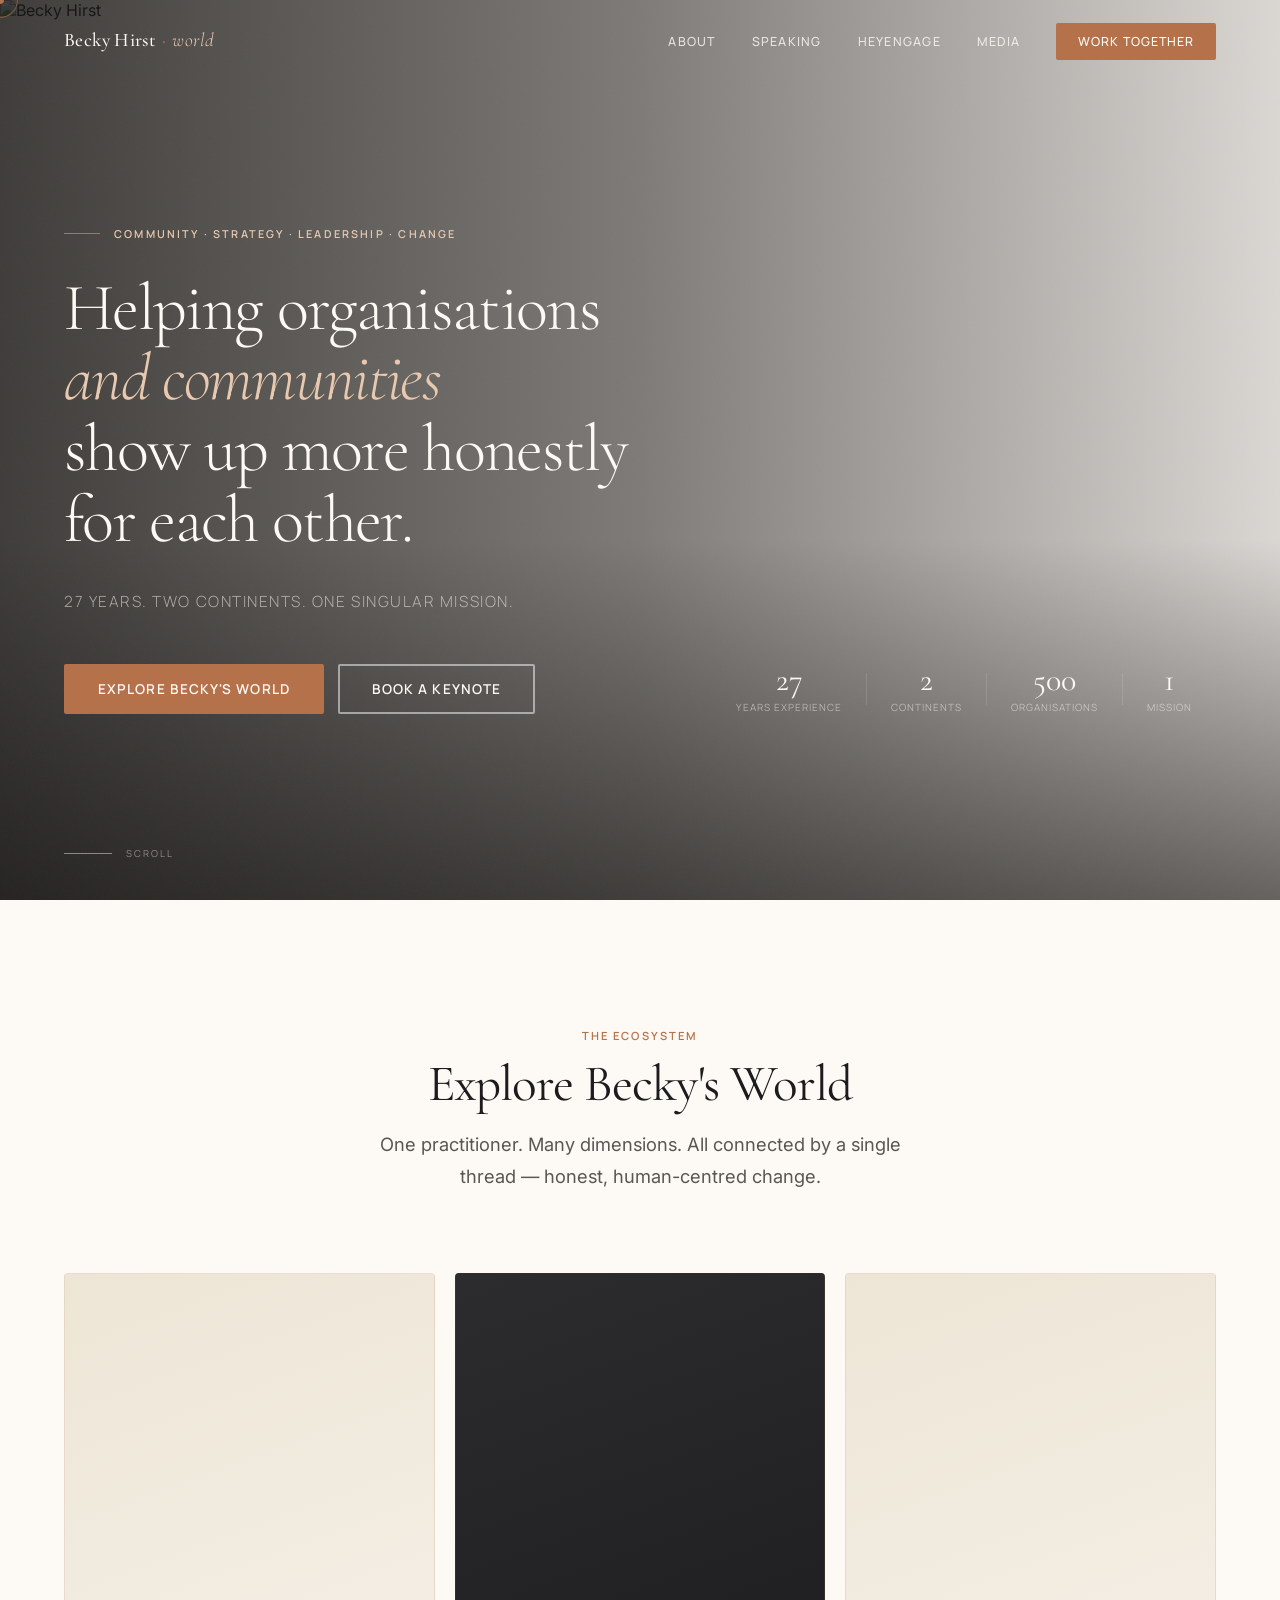
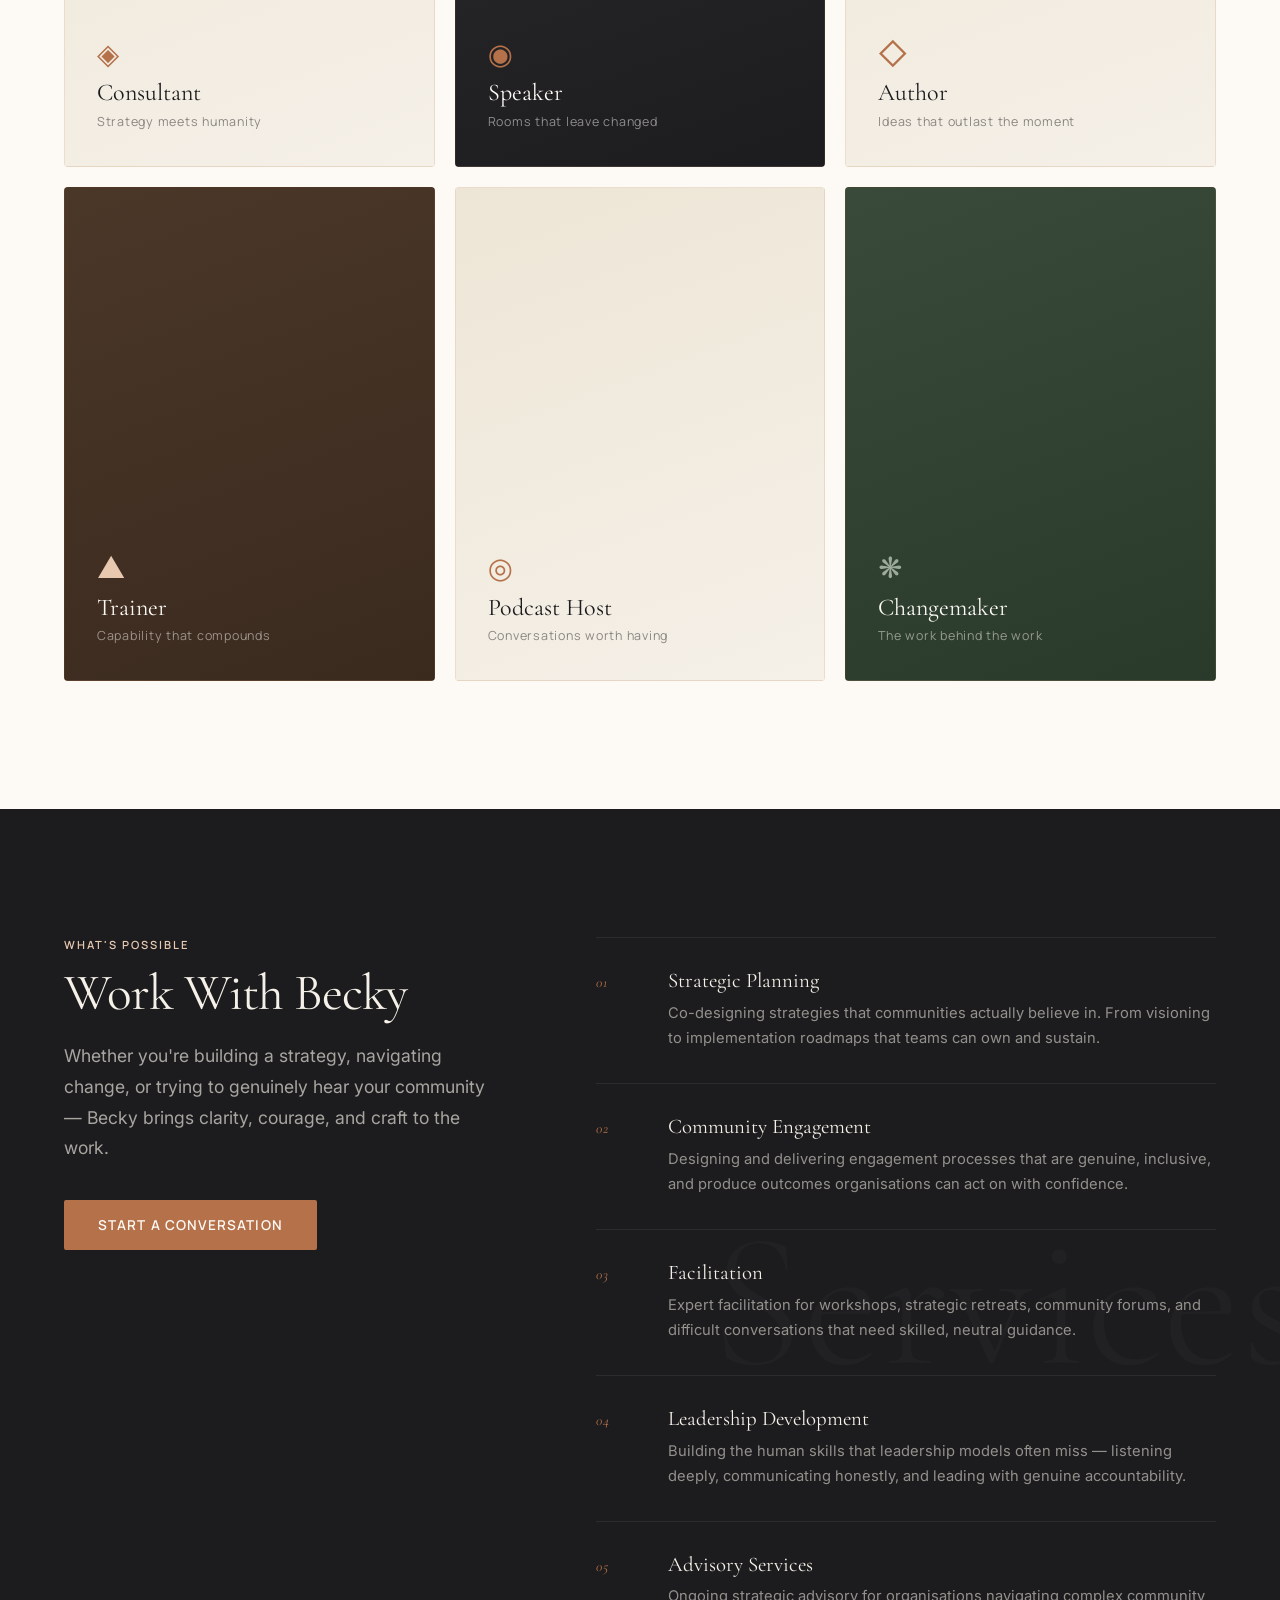
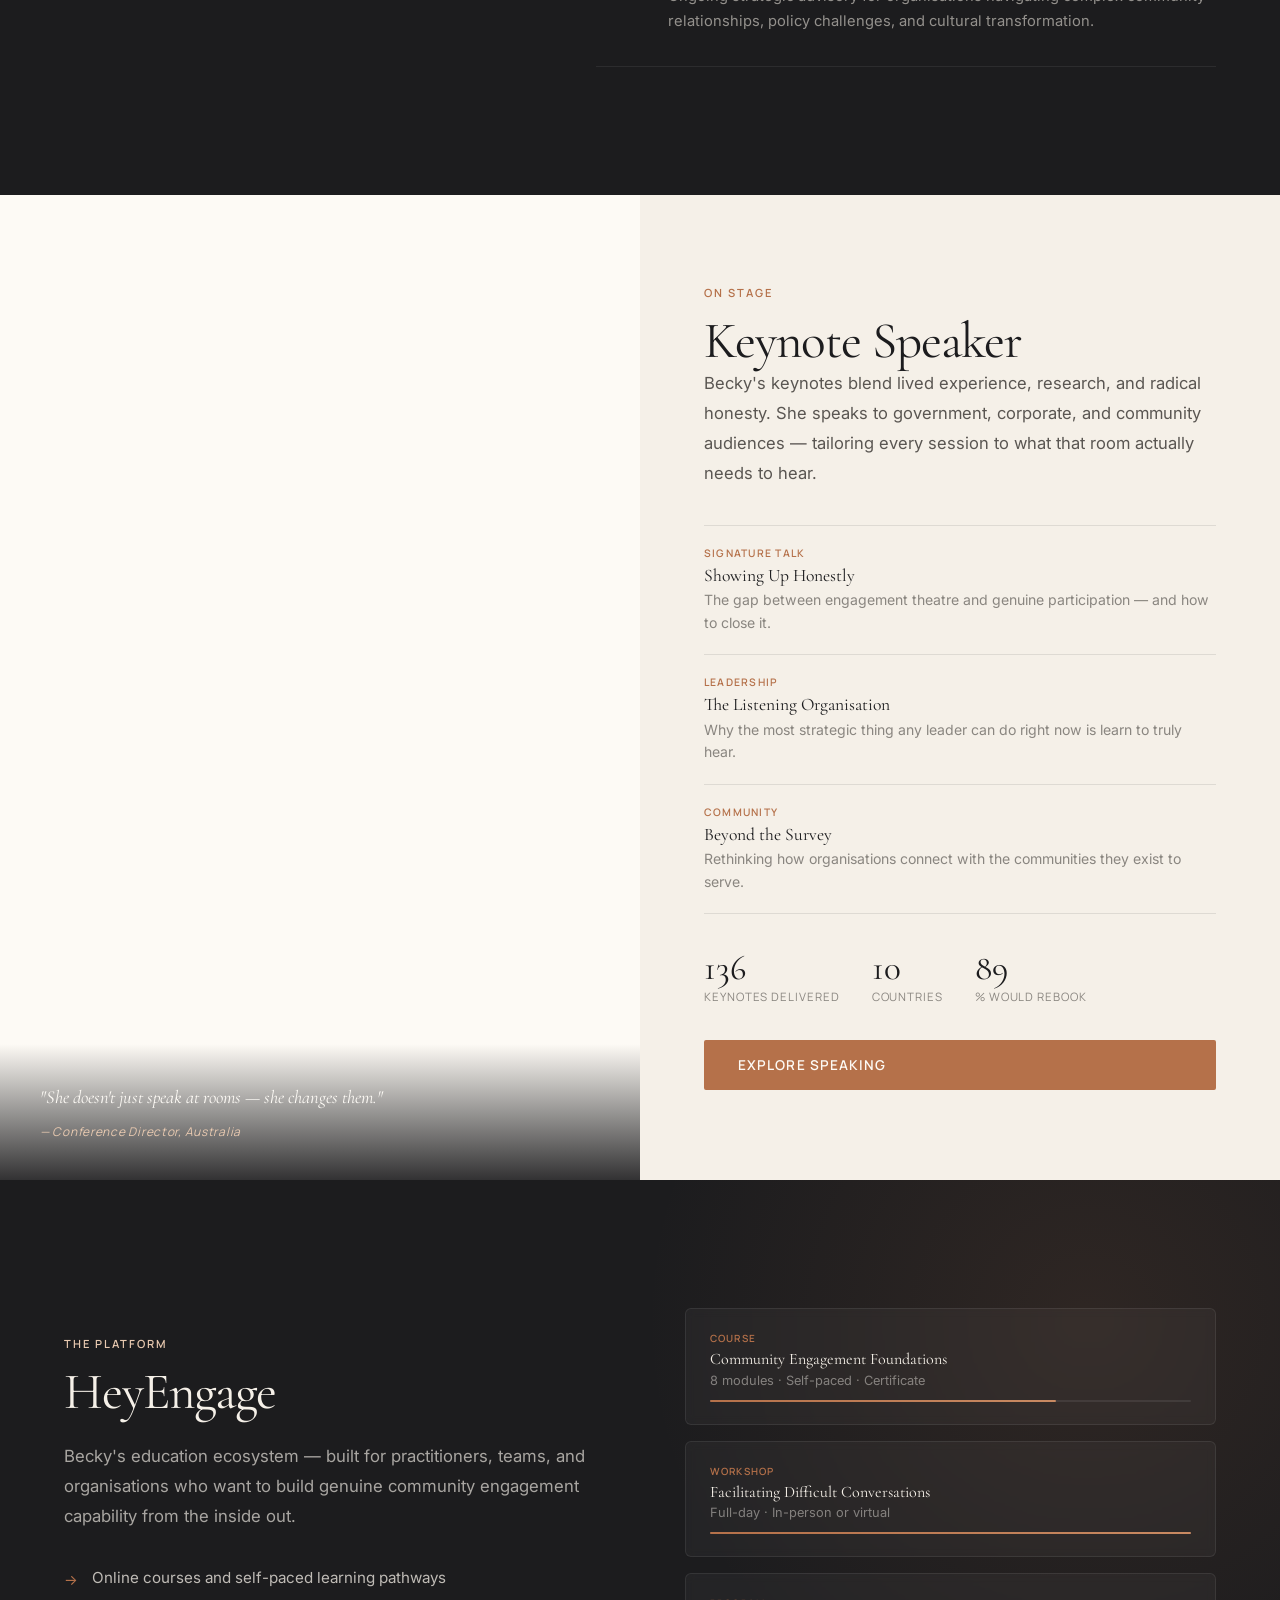
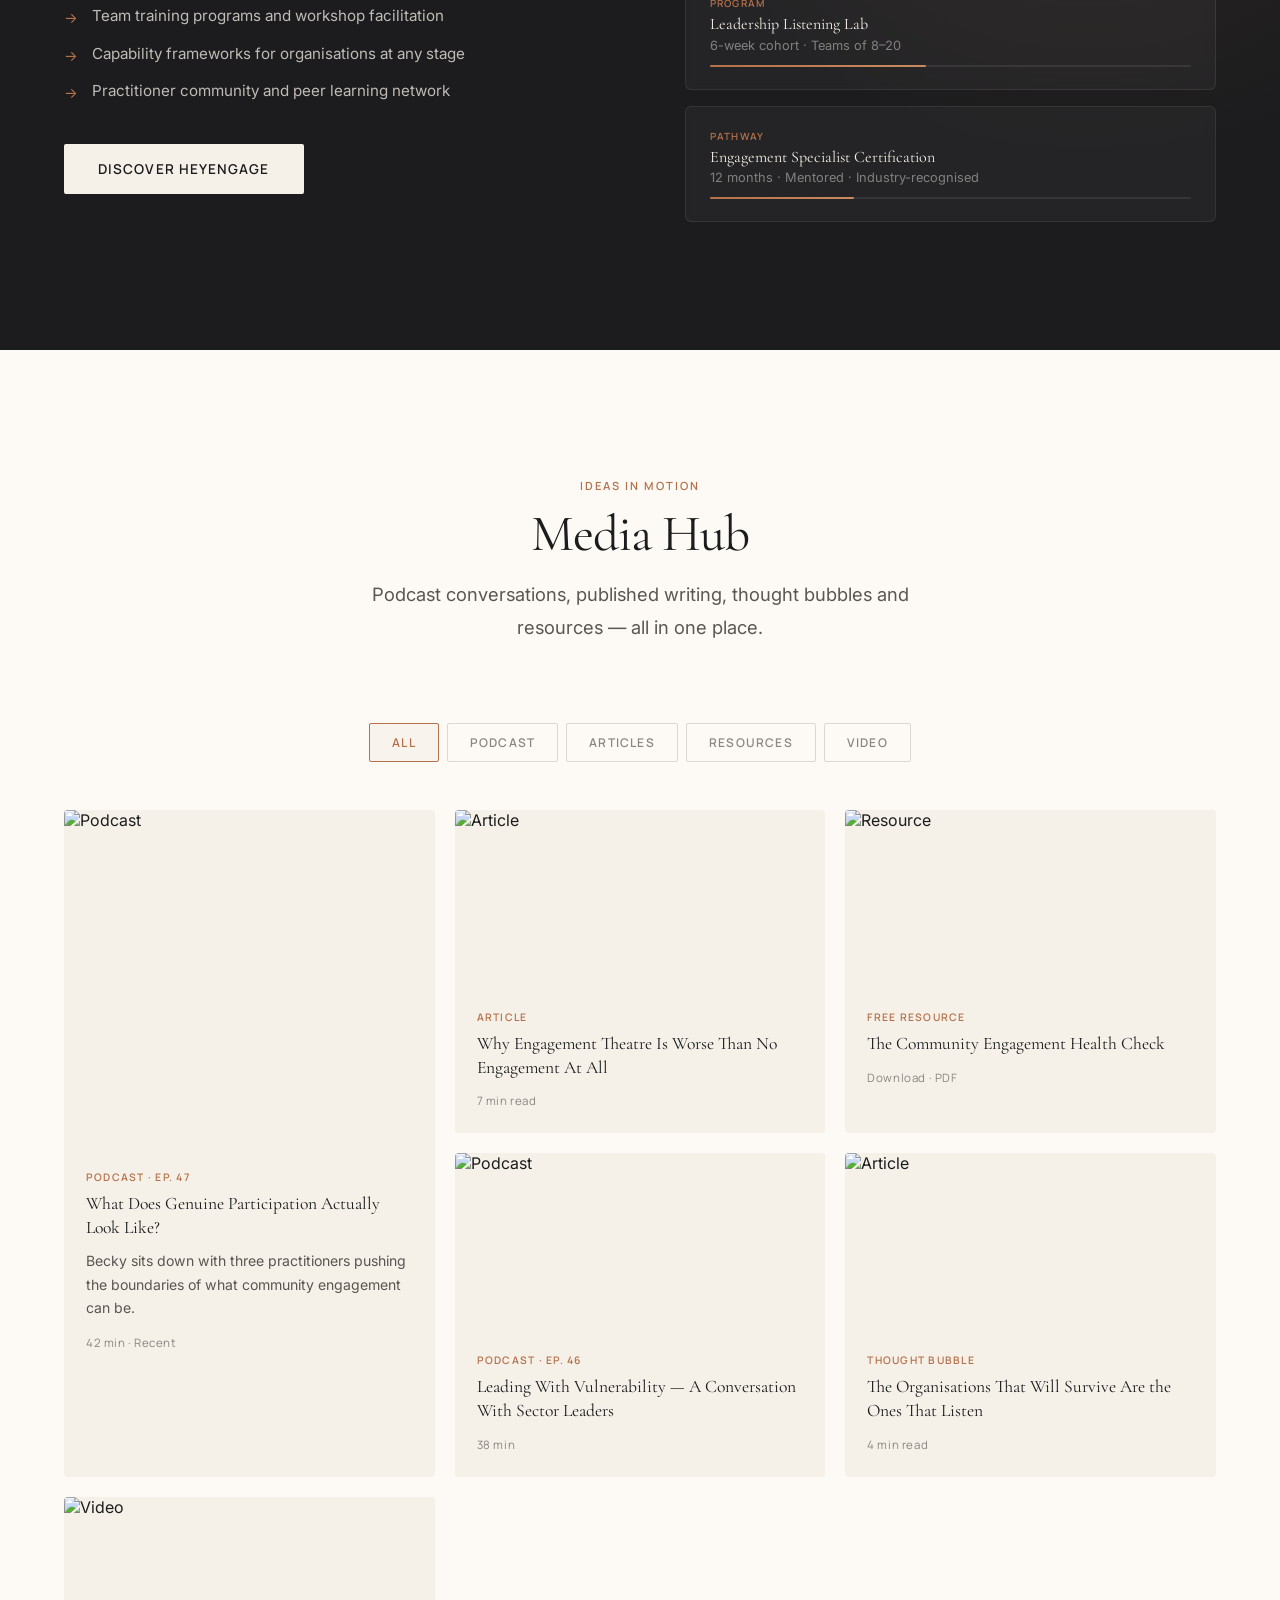
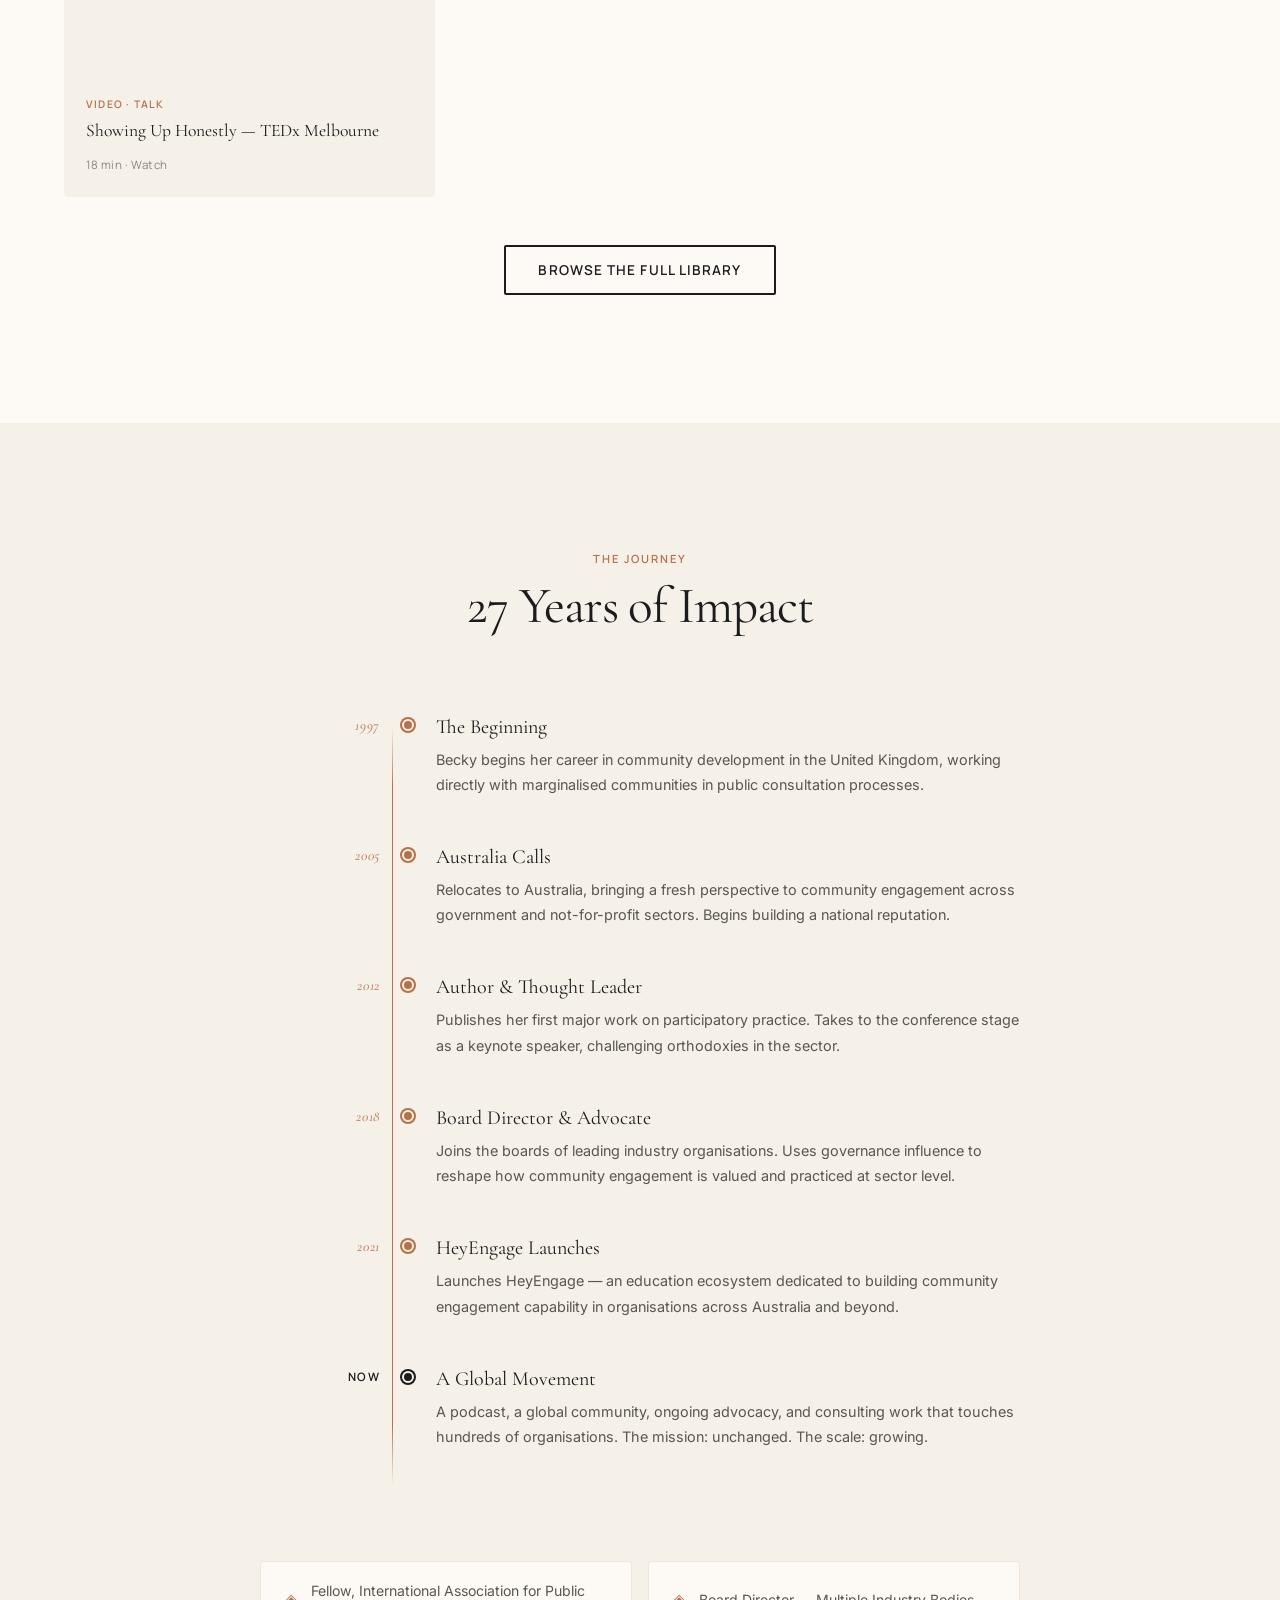
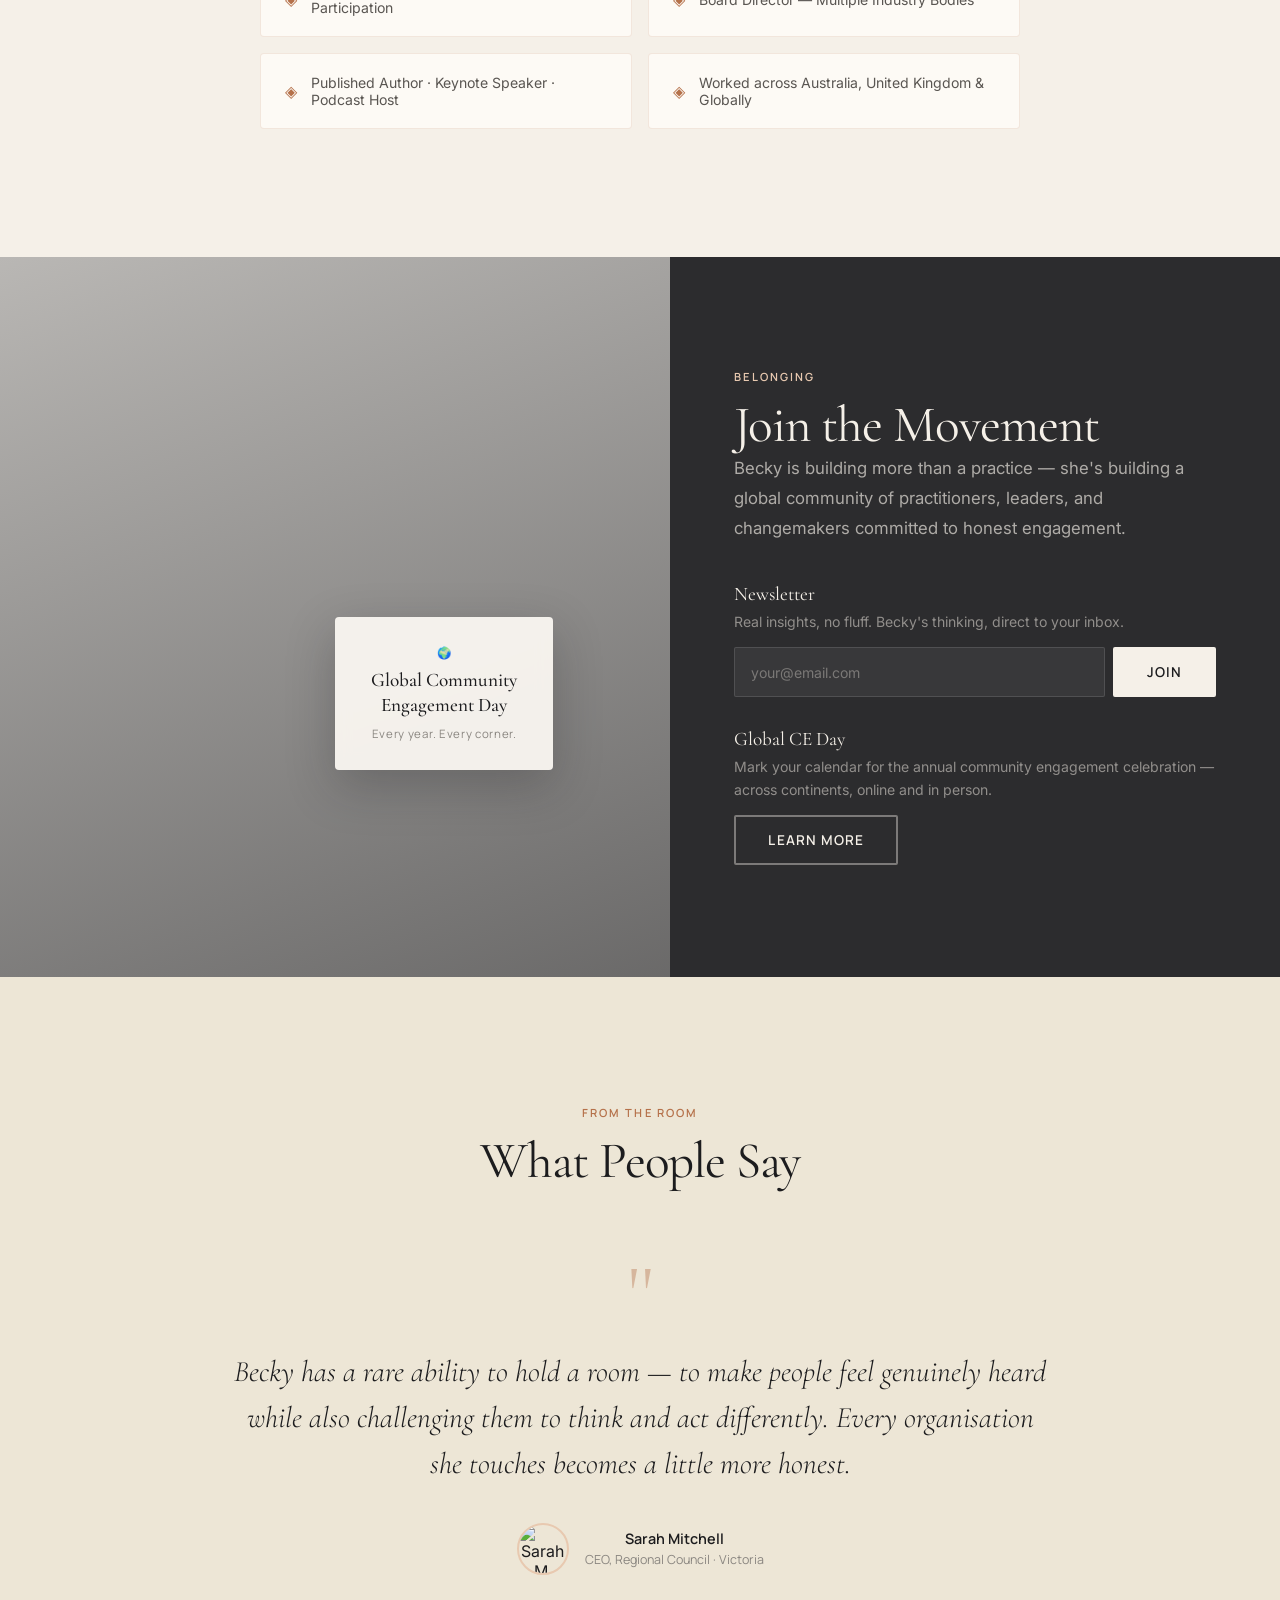
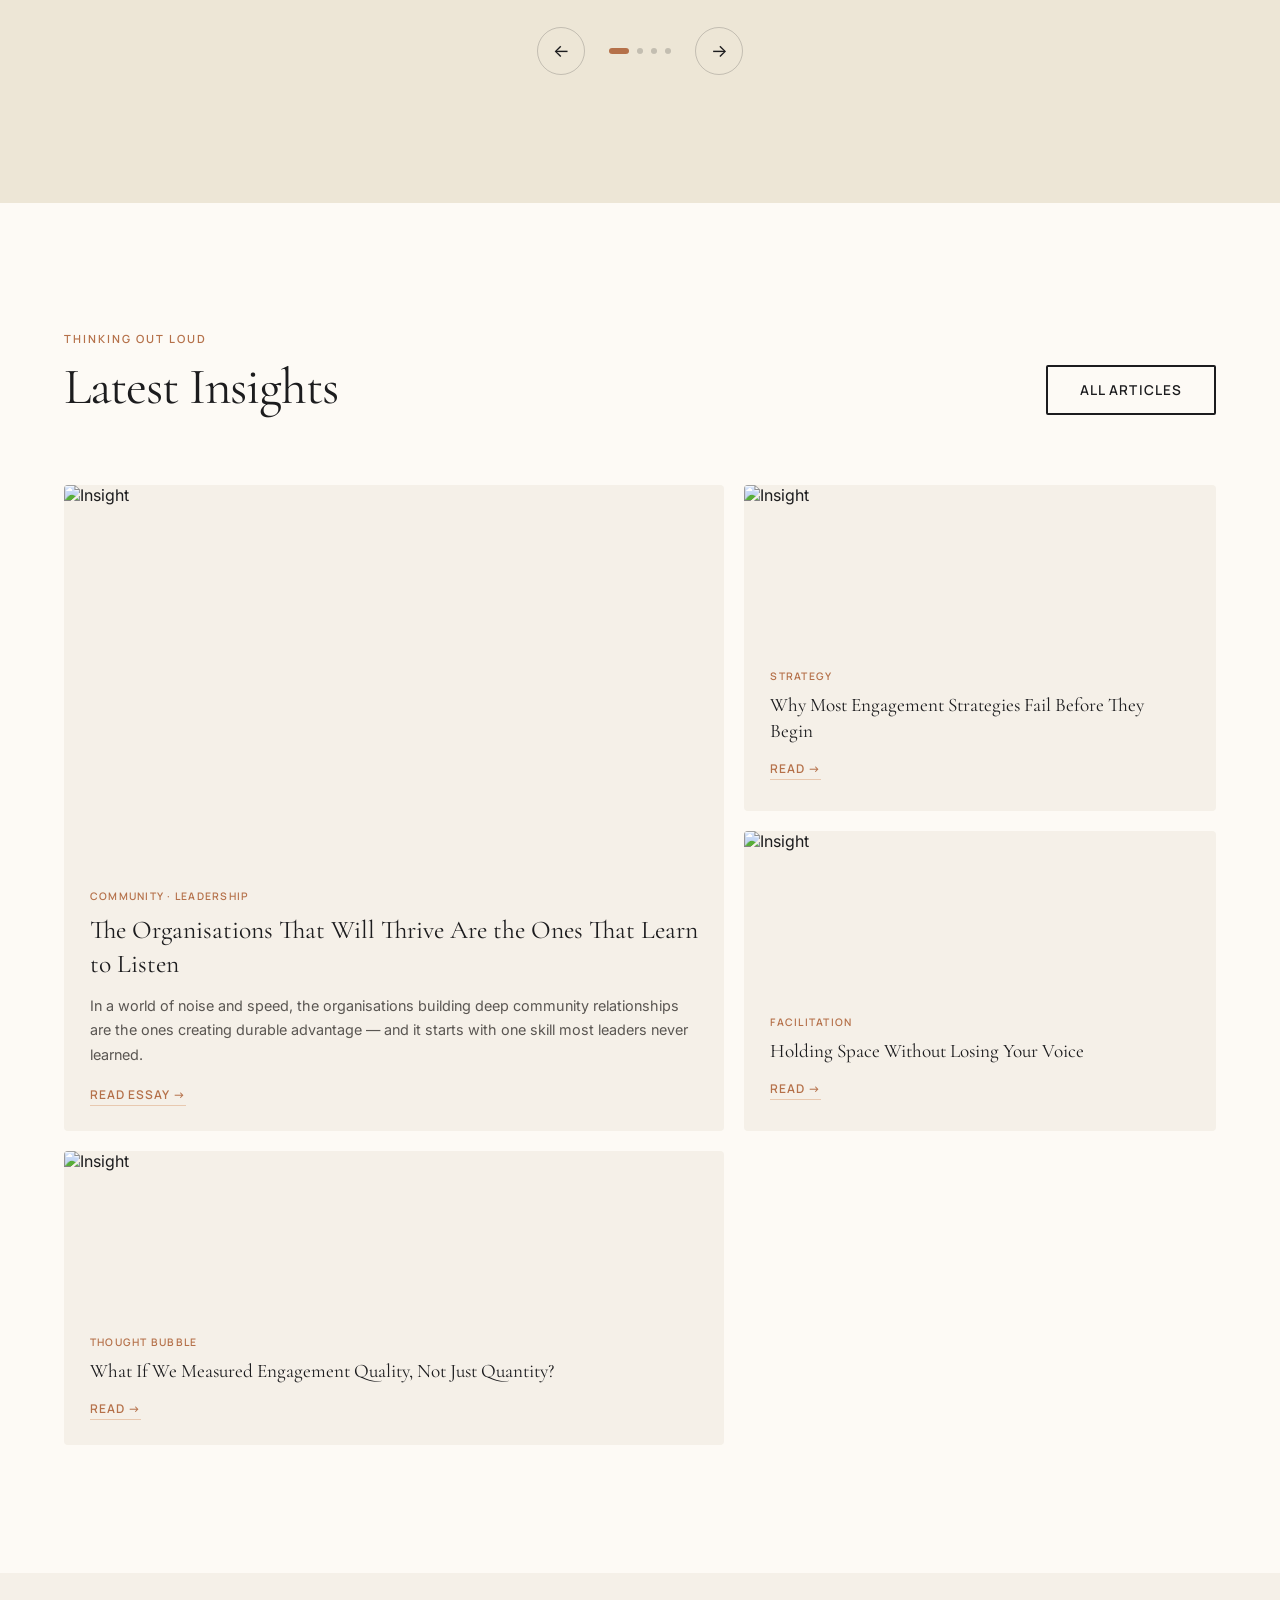
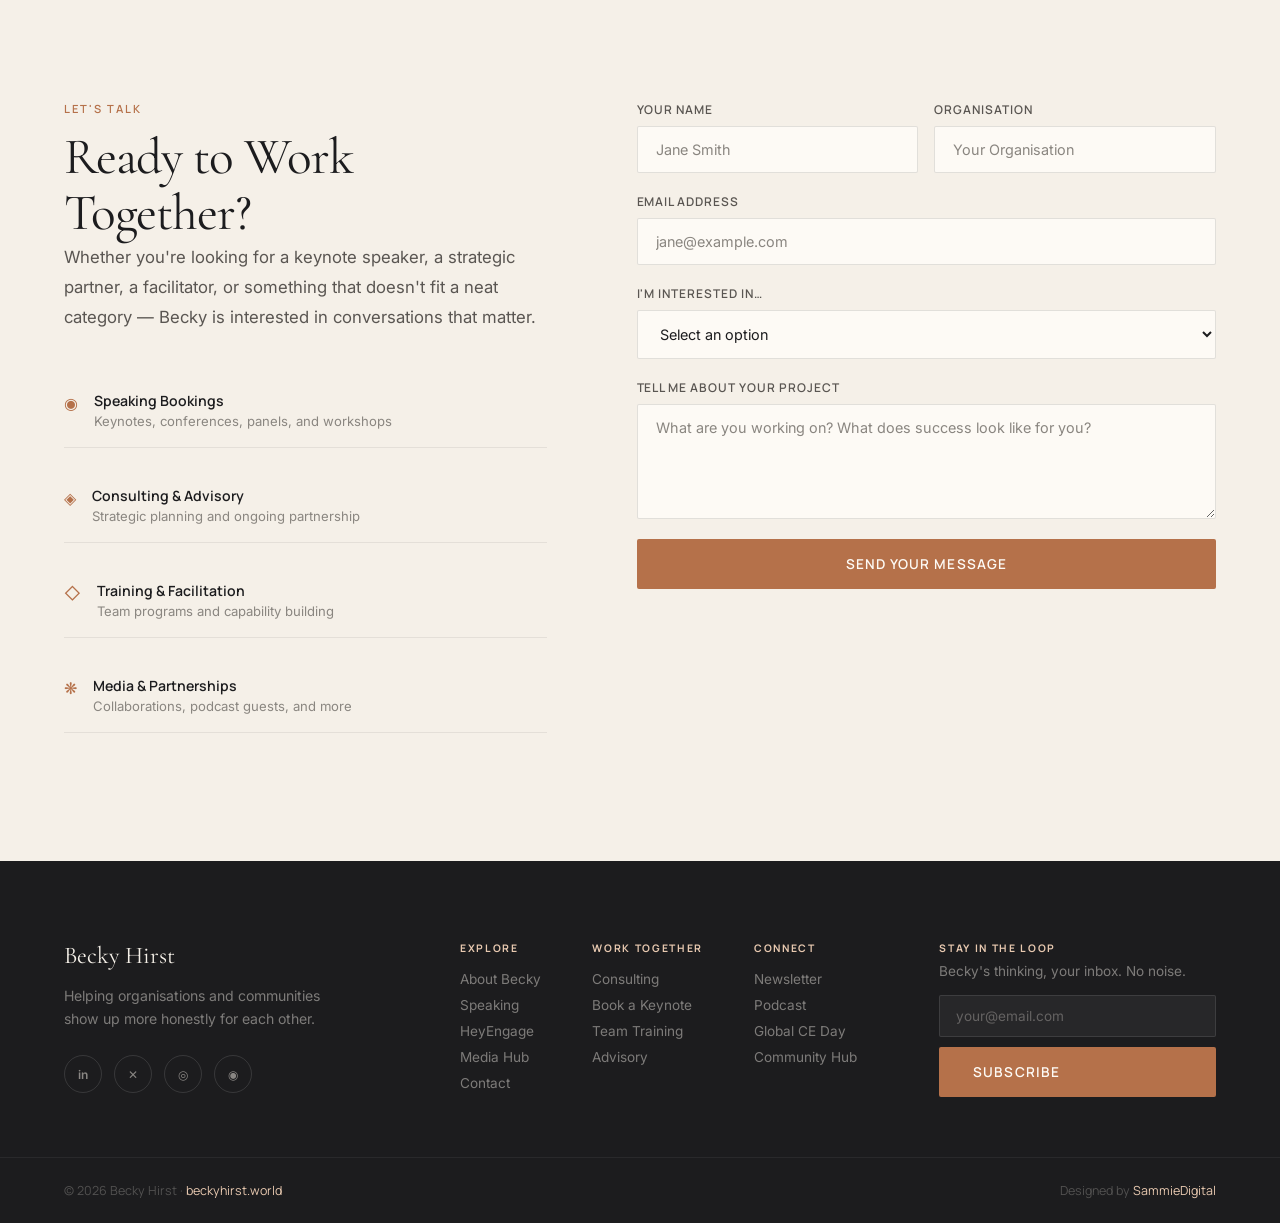
==== index.html @ ebe8c6ed "Add files via upload" ====
<!DOCTYPE html>
<html lang="en">
<head>
  <meta charset="UTF-8" />
  <meta name="viewport" content="width=device-width, initial-scale=1.0" />
  <meta name="description" content="Becky Hirst — Community Engagement Specialist, Strategist, Keynote Speaker, Author and Changemaker. Helping organisations and communities show up more honestly for each other." />
  <title>Becky Hirst — Helping organisations show up more honestly</title>

  <!-- Fonts -->
  <link rel="preconnect" href="https://fonts.googleapis.com" />
  <link rel="preconnect" href="https://fonts.gstatic.com" crossorigin />
  <link href="https://fonts.googleapis.com/css2?family=Cormorant+Garamond:ital,wght@0,300;0,400;0,500;0,600;1,300;1,400;1,500&family=Inter:wght@300;400;500;600&family=Manrope:wght@300;400;500;600;700&display=swap" rel="stylesheet" />

  <link rel="stylesheet" href="styles.css" />
</head>
<body>

  <!-- ===================== CUSTOM CURSOR ===================== -->
  <div class="cursor" id="cursor"></div>
  <div class="cursor-follower" id="cursorFollower"></div>

  <!-- ===================== NAVIGATION ===================== -->
  <nav class="nav" id="nav">
    <div class="nav-inner">
      <a href="index.html" class="nav-logo">
        <span class="nav-logo-name">Becky Hirst</span>
        <span class="nav-logo-dot">·</span>
        <span class="nav-logo-world">world</span>
      </a>

      <ul class="nav-links" id="navLinks">
        <li><a href="about.html" class="nav-link">About</a></li>
        <li><a href="speaking.html" class="nav-link">Speaking</a></li>
        <li><a href="heyengage.html" class="nav-link">HeyEngage</a></li>
        <li><a href="media.html" class="nav-link">Media</a></li>
        <li><a href="contact.html" class="nav-link nav-link--cta">Work Together</a></li>
      </ul>

      <button class="nav-toggle" id="navToggle" aria-label="Toggle navigation">
        <span></span><span></span>
      </button>
    </div>
  </nav>

  <!-- ===================== SECTION 1: HERO ===================== -->
  <section class="hero" id="hero">
    <div class="hero-bg">
      <div class="hero-image-wrap">
        <img
          src="https://images.unsplash.com/photo-1573496359142-b8d87734a5a2?w=1400&auto=format&fit=crop&q=80"
          alt="Becky Hirst"
          class="hero-image"
          loading="eager"
        />
        <div class="hero-image-overlay"></div>
      </div>
      <div class="hero-grain"></div>
    </div>

    <div class="hero-content">
      <div class="hero-content-inner">
        <div class="hero-eyebrow reveal-up">
          <span class="eyebrow-line"></span>
          <span>Community · Strategy · Leadership · Change</span>
        </div>

        <h1 class="hero-headline reveal-up" data-delay="100">
          Helping organisations<br />
          <em>and communities</em><br />
          show up more honestly<br />
          for each other.
        </h1>

        <p class="hero-sub reveal-up" data-delay="200">
          27 years. Two continents. One singular mission.
        </p>

        <div class="hero-bottom-row reveal-up" data-delay="300">
          <div class="hero-actions">
            <a href="#world" class="btn btn-primary">Explore Becky's World</a>
            <a href="speaking.html" class="btn btn-ghost">Book a Keynote</a>
          </div>

          <div class="hero-stats">
            <div class="hero-stat">
              <span class="hero-stat-num" data-count="27">0</span>
              <span class="hero-stat-label">Years Experience</span>
            </div>
            <div class="hero-stat-divider"></div>
            <div class="hero-stat">
              <span class="hero-stat-num" data-count="2">0</span>
              <span class="hero-stat-label">Continents</span>
            </div>
            <div class="hero-stat-divider"></div>
            <div class="hero-stat">
              <span class="hero-stat-num" data-count="500">0</span>
              <span class="hero-stat-label">Organisations</span>
            </div>
            <div class="hero-stat-divider"></div>
            <div class="hero-stat">
              <span class="hero-stat-num" data-count="1">0</span>
              <span class="hero-stat-label">Mission</span>
            </div>
          </div>
        </div>
      </div>
    </div>

    <div class="hero-scroll-hint">
      <div class="hero-scroll-line"></div>
      <span>Scroll</span>
    </div>

  </section>

  <!-- ===================== SECTION 2: BECKY'S WORLD ===================== -->
  <section class="world" id="world">
    <div class="container">
      <div class="section-header reveal-up">
        <p class="section-eyebrow">The Ecosystem</p>
        <h2 class="section-title">Explore Becky's World</h2>
        <p class="section-desc">One practitioner. Many dimensions. All connected by a single thread — honest, human-centred change.</p>
      </div>

      <div class="world-grid">

        <div class="world-card reveal-up" data-delay="0">
          <div class="world-card-inner">
            <div class="world-card-front">
              <div class="world-card-icon">◈</div>
              <h3 class="world-card-title">Consultant</h3>
              <p class="world-card-teaser">Strategy meets humanity</p>
            </div>
            <div class="world-card-back">
              <h3>Consultant</h3>
              <p>Strategic planning, community engagement frameworks, and organisational transformation. Becky works alongside leadership teams to build systems that actually serve people.</p>
              <a href="contact.html" class="world-card-link">Inquire →</a>
            </div>
          </div>
        </div>

        <div class="world-card reveal-up" data-delay="80">
          <div class="world-card-inner">
            <div class="world-card-front">
              <div class="world-card-icon">◉</div>
              <h3 class="world-card-title">Speaker</h3>
              <p class="world-card-teaser">Rooms that leave changed</p>
            </div>
            <div class="world-card-back">
              <h3>Speaker</h3>
              <p>Keynotes and conference sessions that challenge assumptions, spark honest conversations, and leave audiences with tools they can use the very next day.</p>
              <a href="speaking.html" class="world-card-link">Book a Talk →</a>
            </div>
          </div>
        </div>

        <div class="world-card reveal-up" data-delay="160">
          <div class="world-card-inner">
            <div class="world-card-front">
              <div class="world-card-icon">◇</div>
              <h3 class="world-card-title">Author</h3>
              <p class="world-card-teaser">Ideas that outlast the moment</p>
            </div>
            <div class="world-card-back">
              <h3>Author</h3>
              <p>Published writing that distils 27 years of practice into frameworks, stories, and provocations for leaders navigating complexity with integrity.</p>
              <a href="media.html" class="world-card-link">Read the Book →</a>
            </div>
          </div>
        </div>

        <div class="world-card reveal-up" data-delay="240">
          <div class="world-card-inner">
            <div class="world-card-front">
              <div class="world-card-icon">▲</div>
              <h3 class="world-card-title">Trainer</h3>
              <p class="world-card-teaser">Capability that compounds</p>
            </div>
            <div class="world-card-back">
              <h3>Trainer</h3>
              <p>Hands-on facilitated programs for teams and organisations ready to build real community engagement capability — not just box-ticking compliance.</p>
              <a href="heyengage.html" class="world-card-link">Explore HeyEngage →</a>
            </div>
          </div>
        </div>

        <div class="world-card reveal-up" data-delay="320">
          <div class="world-card-inner">
            <div class="world-card-front">
              <div class="world-card-icon">◎</div>
              <h3 class="world-card-title">Podcast Host</h3>
              <p class="world-card-teaser">Conversations worth having</p>
            </div>
            <div class="world-card-back">
              <h3>Podcast Host</h3>
              <p>Intimate, honest conversations with practitioners, leaders, and changemakers about the messy, meaningful work of genuine community engagement.</p>
              <a href="media.html" class="world-card-link">Listen Now →</a>
            </div>
          </div>
        </div>

        <div class="world-card reveal-up" data-delay="400">
          <div class="world-card-inner">
            <div class="world-card-front">
              <div class="world-card-icon">❋</div>
              <h3 class="world-card-title">Changemaker</h3>
              <p class="world-card-teaser">The work behind the work</p>
            </div>
            <div class="world-card-back">
              <h3>Changemaker</h3>
              <p>Board director, fellowship holder, and systemic advocate. Becky works at governance level to shift the structures that shape how communities are heard.</p>
              <a href="about.html" class="world-card-link">The Full Story →</a>
            </div>
          </div>
        </div>

      </div>
    </div>
  </section>

  <!-- ===================== SECTION 3: WORK WITH BECKY ===================== -->
  <section class="services" id="services">
    <div class="services-bg-text" aria-hidden="true">Services</div>
    <div class="container">
      <div class="services-layout">
        <div class="services-left reveal-up">
          <p class="section-eyebrow">What's Possible</p>
          <h2 class="section-title">Work With Becky</h2>
          <p class="services-intro">
            Whether you're building a strategy, navigating change, or trying to genuinely hear your community — Becky brings clarity, courage, and craft to the work.
          </p>
          <a href="contact.html" class="btn btn-primary">Start a Conversation</a>
        </div>

        <div class="services-right">
          <div class="service-item reveal-up" data-delay="0">
            <div class="service-number">01</div>
            <div class="service-body">
              <h3>Strategic Planning</h3>
              <p>Co-designing strategies that communities actually believe in. From visioning to implementation roadmaps that teams can own and sustain.</p>
            </div>
          </div>

          <div class="service-item reveal-up" data-delay="100">
            <div class="service-number">02</div>
            <div class="service-body">
              <h3>Community Engagement</h3>
              <p>Designing and delivering engagement processes that are genuine, inclusive, and produce outcomes organisations can act on with confidence.</p>
            </div>
          </div>

          <div class="service-item reveal-up" data-delay="200">
            <div class="service-number">03</div>
            <div class="service-body">
              <h3>Facilitation</h3>
              <p>Expert facilitation for workshops, strategic retreats, community forums, and difficult conversations that need skilled, neutral guidance.</p>
            </div>
          </div>

          <div class="service-item reveal-up" data-delay="300">
            <div class="service-number">04</div>
            <div class="service-body">
              <h3>Leadership Development</h3>
              <p>Building the human skills that leadership models often miss — listening deeply, communicating honestly, and leading with genuine accountability.</p>
            </div>
          </div>

          <div class="service-item reveal-up" data-delay="400">
            <div class="service-number">05</div>
            <div class="service-body">
              <h3>Advisory Services</h3>
              <p>Ongoing strategic advisory for organisations navigating complex community relationships, policy challenges, and cultural transformation.</p>
            </div>
          </div>
        </div>
      </div>
    </div>
  </section>

  <!-- ===================== SECTION 4: SPEAKING ===================== -->
  <section class="speaking" id="speaking">
    <div class="speaking-image-col">
      <img
        src="https://images.unsplash.com/photo-1540575467063-178a50c2df87?w=900&auto=format&fit=crop&q=80"
        alt="Becky speaking at a conference"
        class="speaking-hero-img parallax-img"
        loading="lazy"
      />
      <div class="speaking-quote-overlay">
        <blockquote>
          "She doesn't just speak at rooms — she changes them."
        </blockquote>
        <cite>— Conference Director, Australia</cite>
      </div>
    </div>

    <div class="speaking-content-col">
      <div class="reveal-up">
        <p class="section-eyebrow">On Stage</p>
        <h2 class="section-title">Keynote Speaker</h2>
        <p class="speaking-desc">
          Becky's keynotes blend lived experience, research, and radical honesty. She speaks to government, corporate, and community audiences — tailoring every session to what that room actually needs to hear.
        </p>
      </div>

      <div class="speaking-talks reveal-up" data-delay="100">
        <div class="talk-item">
          <span class="talk-tag">Signature Talk</span>
          <h4>Showing Up Honestly</h4>
          <p>The gap between engagement theatre and genuine participation — and how to close it.</p>
        </div>
        <div class="talk-item">
          <span class="talk-tag">Leadership</span>
          <h4>The Listening Organisation</h4>
          <p>Why the most strategic thing any leader can do right now is learn to truly hear.</p>
        </div>
        <div class="talk-item">
          <span class="talk-tag">Community</span>
          <h4>Beyond the Survey</h4>
          <p>Rethinking how organisations connect with the communities they exist to serve.</p>
        </div>
      </div>

      <div class="speaking-stats reveal-up" data-delay="200">
        <div class="spk-stat">
          <strong class="counter" data-count="150">0</strong>
          <span>Keynotes Delivered</span>
        </div>
        <div class="spk-stat">
          <strong class="counter" data-count="12">0</strong>
          <span>Countries</span>
        </div>
        <div class="spk-stat">
          <strong class="counter" data-count="98">0</strong>
          <span>% Would Rebook</span>
        </div>
      </div>

      <a href="speaking.html" class="btn btn-primary reveal-up" data-delay="300">Explore Speaking</a>
    </div>
  </section>

  <!-- ===================== SECTION 5: HEYENGAGE ===================== -->
  <section class="heyengage" id="heyengage">
    <div class="heyengage-inner">
      <div class="heyengage-text reveal-up">
        <p class="section-eyebrow section-eyebrow--light">The Platform</p>
        <h2 class="section-title section-title--light">HeyEngage</h2>
        <p class="heyengage-desc">
          Becky's education ecosystem — built for practitioners, teams, and organisations who want to build genuine community engagement capability from the inside out.
        </p>
        <ul class="heyengage-features">
          <li class="reveal-up" data-delay="50">
            <span class="he-icon">→</span>
            <span>Online courses and self-paced learning pathways</span>
          </li>
          <li class="reveal-up" data-delay="100">
            <span class="he-icon">→</span>
            <span>Team training programs and workshop facilitation</span>
          </li>
          <li class="reveal-up" data-delay="150">
            <span class="he-icon">→</span>
            <span>Capability frameworks for organisations at any stage</span>
          </li>
          <li class="reveal-up" data-delay="200">
            <span class="he-icon">→</span>
            <span>Practitioner community and peer learning network</span>
          </li>
        </ul>
        <a href="heyengage.html" class="btn btn-light reveal-up" data-delay="250">Discover HeyEngage</a>
      </div>

      <div class="heyengage-visual reveal-up" data-delay="100">
        <div class="he-card he-card--1">
          <div class="he-card-tag">Course</div>
          <h4>Community Engagement Foundations</h4>
          <p>8 modules · Self-paced · Certificate</p>
          <div class="he-card-bar"><div class="he-card-progress" style="width:72%"></div></div>
        </div>
        <div class="he-card he-card--2">
          <div class="he-card-tag">Workshop</div>
          <h4>Facilitating Difficult Conversations</h4>
          <p>Full-day · In-person or virtual</p>
          <div class="he-card-bar"><div class="he-card-progress" style="width:100%"></div></div>
        </div>
        <div class="he-card he-card--3">
          <div class="he-card-tag">Program</div>
          <h4>Leadership Listening Lab</h4>
          <p>6-week cohort · Teams of 8–20</p>
          <div class="he-card-bar"><div class="he-card-progress" style="width:45%"></div></div>
        </div>
        <div class="he-card he-card--4">
          <div class="he-card-tag">Pathway</div>
          <h4>Engagement Specialist Certification</h4>
          <p>12 months · Mentored · Industry-recognised</p>
          <div class="he-card-bar"><div class="he-card-progress" style="width:30%"></div></div>
        </div>
      </div>
    </div>
  </section>

  <!-- ===================== SECTION 6: MEDIA HUB ===================== -->
  <section class="media" id="media">
    <div class="container">
      <div class="section-header reveal-up">
        <p class="section-eyebrow">Ideas in Motion</p>
        <h2 class="section-title">Media Hub</h2>
        <p class="section-desc">Podcast conversations, published writing, thought bubbles and resources — all in one place.</p>
      </div>

      <div class="media-filters reveal-up" data-delay="100">
        <button class="media-filter active" data-filter="all">All</button>
        <button class="media-filter" data-filter="podcast">Podcast</button>
        <button class="media-filter" data-filter="article">Articles</button>
        <button class="media-filter" data-filter="resource">Resources</button>
        <button class="media-filter" data-filter="video">Video</button>
      </div>

      <div class="media-grid" id="mediaGrid">

        <div class="media-card media-card--large" data-type="podcast">
          <div class="media-card-image">
            <img src="https://images.unsplash.com/photo-1478737270239-2f02b77fc618?w=800&auto=format&fit=crop&q=80" alt="Podcast" loading="lazy" />
            <div class="media-card-overlay">
              <span class="media-play">▶</span>
            </div>
          </div>
          <div class="media-card-body">
            <span class="media-tag">Podcast · Ep. 47</span>
            <h3>What Does Genuine Participation Actually Look Like?</h3>
            <p>Becky sits down with three practitioners pushing the boundaries of what community engagement can be.</p>
            <span class="media-meta">42 min · Recent</span>
          </div>
        </div>

        <div class="media-card" data-type="article">
          <div class="media-card-image media-card-image--short">
            <img src="https://images.unsplash.com/photo-1455390582262-044cdead277a?w=600&auto=format&fit=crop&q=80" alt="Article" loading="lazy" />
          </div>
          <div class="media-card-body">
            <span class="media-tag">Article</span>
            <h3>Why Engagement Theatre Is Worse Than No Engagement At All</h3>
            <span class="media-meta">7 min read</span>
          </div>
        </div>

        <div class="media-card" data-type="resource">
          <div class="media-card-image media-card-image--short">
            <img src="https://images.unsplash.com/photo-1586281380349-632531db7ed4?w=600&auto=format&fit=crop&q=80" alt="Resource" loading="lazy" />
          </div>
          <div class="media-card-body">
            <span class="media-tag">Free Resource</span>
            <h3>The Community Engagement Health Check</h3>
            <span class="media-meta">Download · PDF</span>
          </div>
        </div>

        <div class="media-card" data-type="podcast">
          <div class="media-card-image media-card-image--short">
            <img src="https://images.unsplash.com/photo-1519389950473-47ba0277781c?w=600&auto=format&fit=crop&q=80" alt="Podcast" loading="lazy" />
            <div class="media-card-overlay">
              <span class="media-play">▶</span>
            </div>
          </div>
          <div class="media-card-body">
            <span class="media-tag">Podcast · Ep. 46</span>
            <h3>Leading With Vulnerability — A Conversation With Sector Leaders</h3>
            <span class="media-meta">38 min</span>
          </div>
        </div>

        <div class="media-card" data-type="article">
          <div class="media-card-image media-card-image--short">
            <img src="https://images.unsplash.com/photo-1499750310107-5fef28a66643?w=600&auto=format&fit=crop&q=80" alt="Article" loading="lazy" />
          </div>
          <div class="media-card-body">
            <span class="media-tag">Thought Bubble</span>
            <h3>The Organisations That Will Survive Are the Ones That Listen</h3>
            <span class="media-meta">4 min read</span>
          </div>
        </div>

        <div class="media-card" data-type="video">
          <div class="media-card-image media-card-image--short">
            <img src="https://images.unsplash.com/photo-1558618666-fcd25c85cd64?w=600&auto=format&fit=crop&q=80" alt="Video" loading="lazy" />
            <div class="media-card-overlay">
              <span class="media-play">▶</span>
            </div>
          </div>
          <div class="media-card-body">
            <span class="media-tag">Video · Talk</span>
            <h3>Showing Up Honestly — TEDx Melbourne</h3>
            <span class="media-meta">18 min · Watch</span>
          </div>
        </div>

      </div>

      <div class="media-cta reveal-up">
        <a href="media.html" class="btn btn-outline">Browse the Full Library</a>
      </div>
    </div>
  </section>

  <!-- ===================== SECTION 7: IMPACT & LEGACY ===================== -->
  <section class="impact" id="impact">
    <div class="container">
      <div class="section-header reveal-up">
        <p class="section-eyebrow">The Journey</p>
        <h2 class="section-title">27 Years of Impact</h2>
      </div>

      <div class="timeline">

        <div class="timeline-item reveal-up" data-delay="0">
          <span class="timeline-year">1997</span>
          <div class="timeline-marker"></div>
          <div class="timeline-content">
            <h4>The Beginning</h4>
            <p>Becky begins her career in community development in the United Kingdom, working directly with marginalised communities in public consultation processes.</p>
          </div>
        </div>

        <div class="timeline-item reveal-up" data-delay="100">
          <span class="timeline-year">2005</span>
          <div class="timeline-marker"></div>
          <div class="timeline-content">
            <h4>Australia Calls</h4>
            <p>Relocates to Australia, bringing a fresh perspective to community engagement across government and not-for-profit sectors. Begins building a national reputation.</p>
          </div>
        </div>

        <div class="timeline-item reveal-up" data-delay="200">
          <span class="timeline-year">2012</span>
          <div class="timeline-marker"></div>
          <div class="timeline-content">
            <h4>Author & Thought Leader</h4>
            <p>Publishes her first major work on participatory practice. Takes to the conference stage as a keynote speaker, challenging orthodoxies in the sector.</p>
          </div>
        </div>

        <div class="timeline-item reveal-up" data-delay="300">
          <span class="timeline-year">2018</span>
          <div class="timeline-marker"></div>
          <div class="timeline-content">
            <h4>Board Director & Advocate</h4>
            <p>Joins the boards of leading industry organisations. Uses governance influence to reshape how community engagement is valued and practiced at sector level.</p>
          </div>
        </div>

        <div class="timeline-item reveal-up" data-delay="400">
          <span class="timeline-year">2021</span>
          <div class="timeline-marker"></div>
          <div class="timeline-content">
            <h4>HeyEngage Launches</h4>
            <p>Launches HeyEngage — an education ecosystem dedicated to building community engagement capability in organisations across Australia and beyond.</p>
          </div>
        </div>

        <div class="timeline-item reveal-up" data-delay="500">
          <span class="timeline-year timeline-year--now">Now</span>
          <div class="timeline-marker timeline-marker--now"></div>
          <div class="timeline-content">
            <h4>A Global Movement</h4>
            <p>A podcast, a global community, ongoing advocacy, and consulting work that touches hundreds of organisations. The mission: unchanged. The scale: growing.</p>
          </div>
        </div>

      </div>

      <div class="impact-credentials reveal-up">
        <div class="credential">
          <span class="credential-icon">◈</span>
          <span>Fellow, International Association for Public Participation</span>
        </div>
        <div class="credential">
          <span class="credential-icon">◈</span>
          <span>Board Director — Multiple Industry Bodies</span>
        </div>
        <div class="credential">
          <span class="credential-icon">◈</span>
          <span>Published Author · Keynote Speaker · Podcast Host</span>
        </div>
        <div class="credential">
          <span class="credential-icon">◈</span>
          <span>Worked across Australia, United Kingdom & Globally</span>
        </div>
      </div>
    </div>
  </section>

  <!-- ===================== SECTION 8: GLOBAL COMMUNITY ===================== -->
  <section class="community" id="community">
      <div class="community-visual">
        <img
          src="https://images.unsplash.com/photo-1529156069898-49953e39b3ac?w=900&auto=format&fit=crop&q=80"
          alt="Community gathering"
          class="community-img parallax-img"
          loading="lazy"
        />
        <div class="community-img-overlay"></div>
        <div class="community-badge reveal-up">
          <span class="badge-icon">🌍</span>
          <strong>Global Community<br/>Engagement Day</strong>
          <span>Every year. Every corner.</span>
        </div>
      </div>

      <div class="community-content reveal-up">
        <p class="section-eyebrow section-eyebrow--light">Belonging</p>
        <h2 class="section-title section-title--light">Join the Movement</h2>
        <p class="community-desc">
          Becky is building more than a practice — she's building a global community of practitioners, leaders, and changemakers committed to honest engagement.
        </p>

        <div class="community-options">
          <div class="community-option">
            <h4>Newsletter</h4>
            <p>Real insights, no fluff. Becky's thinking, direct to your inbox.</p>
            <div class="newsletter-form">
              <input type="email" placeholder="your@email.com" class="newsletter-input" aria-label="Email address" />
              <button class="btn btn-light newsletter-btn">Join</button>
            </div>
          </div>

          <div class="community-option">
            <h4>Global CE Day</h4>
            <p>Mark your calendar for the annual community engagement celebration — across continents, online and in person.</p>
            <a href="#" class="btn btn-ghost-light">Learn More</a>
          </div>
        </div>
      </div>
  </section>

  <!-- ===================== SECTION 9: TESTIMONIALS ===================== -->
  <section class="testimonials" id="testimonials">
    <div class="container">
      <div class="section-header reveal-up">
        <p class="section-eyebrow">From the Room</p>
        <h2 class="section-title">What People Say</h2>
      </div>

      <div class="testimonials-carousel" id="testimonialsCarousel">
        <div class="testimonials-track" id="testimonialsTrack">

          <div class="testimonial-slide">
            <div class="testimonial-quote">"</div>
            <blockquote class="testimonial-text">
              Becky has a rare ability to hold a room — to make people feel genuinely heard while also challenging them to think and act differently. Every organisation she touches becomes a little more honest.
            </blockquote>
            <div class="testimonial-author">
              <div class="testimonial-avatar">
                <img src="https://images.unsplash.com/photo-1580489944761-15a19d654956?w=100&auto=format&fit=crop&q=80" alt="Sarah M." loading="lazy" />
              </div>
              <div>
                <strong>Sarah Mitchell</strong>
                <span>CEO, Regional Council · Victoria</span>
              </div>
            </div>
          </div>

          <div class="testimonial-slide">
            <div class="testimonial-quote">"</div>
            <blockquote class="testimonial-text">
              The workshop Becky ran for our leadership team fundamentally changed how we approach community. Six months on, we're still applying what we learned, and our community feedback has improved dramatically.
            </blockquote>
            <div class="testimonial-author">
              <div class="testimonial-avatar">
                <img src="https://images.unsplash.com/photo-1507003211169-0a1dd7228f2d?w=100&auto=format&fit=crop&q=80" alt="James T." loading="lazy" />
              </div>
              <div>
                <strong>James Thompson</strong>
                <span>Director of Strategy · NHS Trust, UK</span>
              </div>
            </div>
          </div>

          <div class="testimonial-slide">
            <div class="testimonial-quote">"</div>
            <blockquote class="testimonial-text">
              I've worked with a lot of consultants. Becky is different. She doesn't arrive with pre-packaged answers. She listens first — deeply — and then helps you find the right path for your specific community.
            </blockquote>
            <div class="testimonial-author">
              <div class="testimonial-avatar">
                <img src="https://images.unsplash.com/photo-1438761681033-6461ffad8d80?w=100&auto=format&fit=crop&q=80" alt="Amara N." loading="lazy" />
              </div>
              <div>
                <strong>Amara Nwosu</strong>
                <span>Head of Engagement · Infrastructure Australia</span>
              </div>
            </div>
          </div>

          <div class="testimonial-slide">
            <div class="testimonial-quote">"</div>
            <blockquote class="testimonial-text">
              Watching Becky on stage is extraordinary. She speaks with authority and warmth in equal measure. Our delegates talked about her keynote for months — it genuinely shifted something in how our sector thinks.
            </blockquote>
            <div class="testimonial-author">
              <div class="testimonial-avatar">
                <img src="https://images.unsplash.com/photo-1472099645785-5658abf4ff4e?w=100&auto=format&fit=crop&q=80" alt="David R." loading="lazy" />
              </div>
              <div>
                <strong>David Reynolds</strong>
                <span>Conference Director · IAP2 Australasia</span>
              </div>
            </div>
          </div>

        </div>

        <div class="testimonials-controls">
          <button class="testi-btn" id="testiPrev" aria-label="Previous">←</button>
          <div class="testi-dots" id="testiDots"></div>
          <button class="testi-btn" id="testiNext" aria-label="Next">→</button>
        </div>
      </div>
    </div>
  </section>

  <!-- ===================== SECTION 10: INSIGHTS ===================== -->
  <section class="insights" id="insights">
    <div class="container">
      <div class="insights-header reveal-up">
        <div>
          <p class="section-eyebrow">Thinking Out Loud</p>
          <h2 class="section-title">Latest Insights</h2>
        </div>
        <a href="media.html" class="btn btn-outline">All Articles</a>
      </div>

      <div class="insights-grid">
        <article class="insight-card insight-card--feature reveal-up" data-delay="0">
          <div class="insight-image">
            <img src="https://images.unsplash.com/photo-1517486808906-6ca8b3f04846?w=900&auto=format&fit=crop&q=80" alt="Insight" loading="lazy" />
          </div>
          <div class="insight-body">
            <span class="insight-tag">Community · Leadership</span>
            <h3>The Organisations That Will Thrive Are the Ones That Learn to Listen</h3>
            <p>In a world of noise and speed, the organisations building deep community relationships are the ones creating durable advantage — and it starts with one skill most leaders never learned.</p>
            <a href="media.html" class="insight-link">Read Essay →</a>
          </div>
        </article>

        <article class="insight-card reveal-up" data-delay="100">
          <div class="insight-image insight-image--sm">
            <img src="https://images.unsplash.com/photo-1552664730-d307ca884978?w=600&auto=format&fit=crop&q=80" alt="Insight" loading="lazy" />
          </div>
          <div class="insight-body">
            <span class="insight-tag">Strategy</span>
            <h3>Why Most Engagement Strategies Fail Before They Begin</h3>
            <a href="media.html" class="insight-link">Read →</a>
          </div>
        </article>

        <article class="insight-card reveal-up" data-delay="200">
          <div class="insight-image insight-image--sm">
            <img src="https://images.unsplash.com/photo-1521737604893-d14cc237f11d?w=600&auto=format&fit=crop&q=80" alt="Insight" loading="lazy" />
          </div>
          <div class="insight-body">
            <span class="insight-tag">Facilitation</span>
            <h3>Holding Space Without Losing Your Voice</h3>
            <a href="media.html" class="insight-link">Read →</a>
          </div>
        </article>

        <article class="insight-card reveal-up" data-delay="300">
          <div class="insight-image insight-image--sm">
            <img src="https://images.unsplash.com/photo-1573164713988-8665fc963095?w=600&auto=format&fit=crop&q=80" alt="Insight" loading="lazy" />
          </div>
          <div class="insight-body">
            <span class="insight-tag">Thought Bubble</span>
            <h3>What If We Measured Engagement Quality, Not Just Quantity?</h3>
            <a href="media.html" class="insight-link">Read →</a>
          </div>
        </article>
      </div>
    </div>
  </section>

  <!-- ===================== SECTION 11: CONTACT ===================== -->
  <section class="contact" id="contact">
    <div class="container">
      <div class="contact-layout">
        <div class="contact-left reveal-up">
          <p class="section-eyebrow">Let's Talk</p>
          <h2 class="section-title">Ready to Work Together?</h2>
          <p class="contact-desc">
            Whether you're looking for a keynote speaker, a strategic partner, a facilitator, or something that doesn't fit a neat category — Becky is interested in conversations that matter.
          </p>

          <div class="contact-ways">
            <div class="contact-way">
              <span class="contact-way-icon">◉</span>
              <div>
                <strong>Speaking Bookings</strong>
                <p>Keynotes, conferences, panels, and workshops</p>
              </div>
            </div>
            <div class="contact-way">
              <span class="contact-way-icon">◈</span>
              <div>
                <strong>Consulting & Advisory</strong>
                <p>Strategic planning and ongoing partnership</p>
              </div>
            </div>
            <div class="contact-way">
              <span class="contact-way-icon">◇</span>
              <div>
                <strong>Training & Facilitation</strong>
                <p>Team programs and capability building</p>
              </div>
            </div>
            <div class="contact-way">
              <span class="contact-way-icon">❋</span>
              <div>
                <strong>Media & Partnerships</strong>
                <p>Collaborations, podcast guests, and more</p>
              </div>
            </div>
          </div>
        </div>

        <div class="contact-right reveal-up" data-delay="150">
          <form class="contact-form" id="contactForm" novalidate>
            <div class="form-row">
              <div class="form-group">
                <label for="name">Your Name</label>
                <input type="text" id="name" name="name" placeholder="Jane Smith" required />
              </div>
              <div class="form-group">
                <label for="org">Organisation</label>
                <input type="text" id="org" name="org" placeholder="Your Organisation" />
              </div>
            </div>
            <div class="form-group">
              <label for="email">Email Address</label>
              <input type="email" id="email" name="email" placeholder="jane@example.com" required />
            </div>
            <div class="form-group">
              <label for="interest">I'm interested in…</label>
              <select id="interest" name="interest">
                <option value="">Select an option</option>
                <option value="speaking">Speaking / Keynote</option>
                <option value="consulting">Consulting / Advisory</option>
                <option value="training">Training / Facilitation</option>
                <option value="heyengage">HeyEngage Platform</option>
                <option value="partnership">Media / Partnership</option>
                <option value="other">Something else</option>
              </select>
            </div>
            <div class="form-group">
              <label for="message">Tell me about your project</label>
              <textarea id="message" name="message" rows="5" placeholder="What are you working on? What does success look like for you?"></textarea>
            </div>
            <button type="submit" class="btn btn-primary btn--full">Send Your Message</button>
          </form>
        </div>
      </div>
    </div>
  </section>

  <!-- ===================== FOOTER ===================== -->
  <footer class="footer">
    <div class="footer-inner">
      <div class="footer-brand">
        <a href="index.html" class="footer-logo">Becky Hirst</a>
        <p class="footer-tagline">Helping organisations and communities<br />show up more honestly for each other.</p>
        <div class="footer-socials">
          <a href="#" class="social-link" aria-label="LinkedIn">in</a>
          <a href="#" class="social-link" aria-label="Twitter/X">✕</a>
          <a href="#" class="social-link" aria-label="Instagram">◎</a>
          <a href="#" class="social-link" aria-label="Podcast">◉</a>
        </div>
      </div>

      <nav class="footer-nav" aria-label="Footer navigation">
        <div class="footer-nav-col">
          <h5>Explore</h5>
          <a href="about.html">About Becky</a>
          <a href="speaking.html">Speaking</a>
          <a href="heyengage.html">HeyEngage</a>
          <a href="media.html">Media Hub</a>
          <a href="contact.html">Contact</a>
        </div>
        <div class="footer-nav-col">
          <h5>Work Together</h5>
          <a href="contact.html">Consulting</a>
          <a href="speaking.html">Book a Keynote</a>
          <a href="heyengage.html">Team Training</a>
          <a href="contact.html">Advisory</a>
        </div>
        <div class="footer-nav-col">
          <h5>Connect</h5>
          <a href="#">Newsletter</a>
          <a href="#">Podcast</a>
          <a href="#">Global CE Day</a>
          <a href="#">Community Hub</a>
        </div>
      </nav>

      <div class="footer-newsletter">
        <h5>Stay in the loop</h5>
        <p>Becky's thinking, your inbox. No noise.</p>
        <div class="footer-form">
          <input type="email" placeholder="your@email.com" aria-label="Newsletter email" />
          <button class="btn btn-primary">Subscribe</button>
        </div>
      </div>
    </div>

    <div class="footer-bottom">
      <p>© 2026 Becky Hirst · <a href="#">beckyhirst.world</a></p>
      <p>Designed by <a href="https://sammiedigital.vercel.app/" target="_blank" rel="noopener noreferrer">SammieDigital</a></p>
    </div>
  </footer>

  <script src="script.js"></script>
</body>
</html>
---- styles.css ----
/* =====================================================
   BECKY HIRST · beckyhirst.world
   styles.css — Complete Design System
   ===================================================== */

/* ===================== CSS VARIABLES ===================== */
:root {
  /* Palette */
  --cream:        #F5F0E8;
  --cream-deep:   #EDE6D6;
  --charcoal:     #1C1C1E;
  --charcoal-mid: #2C2C2E;
  --charcoal-soft:#3A3A3C;
  --bronze:       #B5714A;
  --bronze-light: #C98A62;
  --bronze-pale:  #E8C9B0;
  --sage:         #7A8C7A;
  --sage-light:   #9BAA9B;
  --warm-white:   #FDFAF5;
  --mid-tone:     #8A8680;
  --text-primary: #1C1C1E;
  --text-secondary:#5A5652;
  --text-muted:   #8A8680;

  /* Typography */
  --font-display: 'Cormorant Garamond', Georgia, serif;
  --font-body:    'Inter', 'Manrope', system-ui, sans-serif;
  --font-ui:      'Manrope', 'Inter', system-ui, sans-serif;

  /* Spacing */
  --section-pad:  clamp(80px, 10vw, 140px);
  --container:    1280px;
  --gutter:       clamp(24px, 5vw, 80px);

  /* Motion */
  --ease-out:     cubic-bezier(0.16, 1, 0.3, 1);
  --ease-in-out:  cubic-bezier(0.65, 0, 0.35, 1);
  --dur-fast:     200ms;
  --dur-med:      400ms;
  --dur-slow:     700ms;
  --dur-xslow:    1000ms;
}

/* ===================== RESET & BASE ===================== */
*, *::before, *::after { box-sizing: border-box; margin: 0; padding: 0; }

html {
  scroll-behavior: smooth;
  font-size: 16px;
  -webkit-font-smoothing: antialiased;
  -moz-osx-font-smoothing: grayscale;
}

body {
  font-family: var(--font-body);
  color: var(--text-primary);
  background-color: var(--warm-white);
  overflow-x: hidden;
  cursor: none;
}

@media (hover: none) { body { cursor: auto; } }

img { display: block; width: 100%; height: 100%; object-fit: cover; }
a { text-decoration: none; color: inherit; }
button { cursor: none; border: none; background: none; font-family: inherit; }
input, textarea, select { font-family: var(--font-body); }
ul { list-style: none; }

/* ===================== CUSTOM CURSOR ===================== */
.cursor {
  position: fixed; top: 0; left: 0;
  width: 8px; height: 8px;
  background: var(--bronze);
  border-radius: 50%;
  pointer-events: none;
  z-index: 9999;
  transform: translate(-50%, -50%);
  transition: width var(--dur-fast), height var(--dur-fast), background var(--dur-fast);
}

.cursor-follower {
  position: fixed; top: 0; left: 0;
  width: 36px; height: 36px;
  border: 1.5px solid var(--bronze);
  border-radius: 50%;
  pointer-events: none;
  z-index: 9998;
  transform: translate(-50%, -50%);
  transition: transform 0.15s var(--ease-out), width var(--dur-med), height var(--dur-med), opacity var(--dur-fast);
  opacity: 0.6;
}

body.cursor-hover .cursor { width: 12px; height: 12px; background: var(--charcoal); }
body.cursor-hover .cursor-follower { width: 56px; height: 56px; opacity: 0.3; }

@media (hover: none) { .cursor, .cursor-follower { display: none; } }

/* ===================== TYPOGRAPHY ===================== */
h1, h2, h3, h4 { font-family: var(--font-display); font-weight: 400; line-height: 1.1; }

h1 { font-size: clamp(2.8rem, 6vw, 5.5rem); letter-spacing: -0.02em; }
h2 { font-size: clamp(2rem, 4vw, 3.5rem); }
h3 { font-size: clamp(1.3rem, 2.5vw, 1.9rem); }
h4 { font-size: clamp(1.1rem, 1.8vw, 1.4rem); }

.section-title { font-family: var(--font-display); font-weight: 400; letter-spacing: -0.02em; line-height: 1.1; color: var(--charcoal); }
.section-title--light { color: var(--cream); }

.section-eyebrow {
  font-family: var(--font-ui);
  font-size: 0.7rem;
  font-weight: 600;
  letter-spacing: 0.18em;
  text-transform: uppercase;
  color: var(--bronze);
  margin-bottom: 0.8rem;
  display: block;
}
.section-eyebrow--light { color: var(--bronze-pale); }

.section-desc {
  font-size: clamp(1rem, 1.5vw, 1.15rem);
  color: var(--text-secondary);
  line-height: 1.75;
  max-width: 560px;
  margin: 0 auto;
}

.section-header {
  text-align: center;
  margin-bottom: clamp(50px, 7vw, 80px);
}

.section-header .section-title { margin-bottom: 1rem; }

/* ===================== LAYOUT ===================== */
.container {
  max-width: var(--container);
  margin: 0 auto;
  padding: 0 var(--gutter);
}

/* ===================== BUTTONS ===================== */
.btn {
  display: inline-flex;
  align-items: center;
  gap: 0.5rem;
  font-family: var(--font-ui);
  font-size: 0.85rem;
  font-weight: 600;
  letter-spacing: 0.08em;
  text-transform: uppercase;
  padding: 14px 32px;
  border-radius: 2px;
  transition: all var(--dur-med) var(--ease-out);
  white-space: nowrap;
  cursor: none;
}

.btn-primary {
  background: var(--bronze);
  color: var(--warm-white);
  border: 2px solid var(--bronze);
}
.btn-primary:hover {
  background: var(--charcoal);
  border-color: var(--charcoal);
  transform: translateY(-2px);
}

.btn-ghost {
  background: transparent;
  color: var(--warm-white);
  border: 2px solid rgba(255,255,255,0.5);
}
.btn-ghost:hover {
  background: rgba(255,255,255,0.1);
  border-color: rgba(255,255,255,0.9);
}

.btn-ghost-light {
  background: transparent;
  color: var(--cream);
  border: 2px solid rgba(245,240,232,0.4);
}
.btn-ghost-light:hover {
  background: rgba(245,240,232,0.1);
  border-color: var(--cream);
}

.btn-light {
  background: var(--cream);
  color: var(--charcoal);
  border: 2px solid var(--cream);
}
.btn-light:hover {
  background: transparent;
  color: var(--cream);
}

.btn-outline {
  background: transparent;
  color: var(--charcoal);
  border: 2px solid var(--charcoal);
}
.btn-outline:hover {
  background: var(--charcoal);
  color: var(--warm-white);
}

.btn--full { width: 100%; justify-content: center; }

/* ===================== SCROLL ANIMATIONS ===================== */
.reveal-up {
  opacity: 0;
  transform: translateY(30px);
  transition: opacity 0.8s var(--ease-out), transform 0.8s var(--ease-out);
}
.reveal-up.is-visible { opacity: 1; transform: translateY(0); }

/* ===================== NAVIGATION ===================== */
.nav {
  position: fixed;
  top: 0; left: 0; right: 0;
  z-index: 1000;
  padding: 28px var(--gutter);
  transition: background var(--dur-med), padding var(--dur-med), backdrop-filter var(--dur-med);
}

.nav.scrolled {
  background: rgba(28, 28, 30, 0.92);
  backdrop-filter: blur(20px);
  -webkit-backdrop-filter: blur(20px);
  padding: 18px var(--gutter);
}

.nav-inner {
  max-width: var(--container);
  margin: 0 auto;
  display: flex;
  align-items: center;
  justify-content: space-between;
}

.nav-logo {
  font-family: var(--font-display);
  font-size: 1.2rem;
  color: var(--warm-white);
  letter-spacing: 0.02em;
  font-weight: 500;
}
.nav-logo-dot { color: var(--bronze); margin: 0 2px; }
.nav-logo-world { font-style: italic; font-weight: 300; color: var(--bronze-pale); }

.nav-links {
  display: flex;
  align-items: center;
  gap: 36px;
}

.nav-link {
  font-family: var(--font-ui);
  font-size: 0.78rem;
  font-weight: 500;
  letter-spacing: 0.1em;
  text-transform: uppercase;
  color: rgba(253,250,245,0.8);
  transition: color var(--dur-fast);
  position: relative;
}
.nav-link::after {
  content: '';
  position: absolute;
  bottom: -4px; left: 0;
  width: 0; height: 1px;
  background: var(--bronze);
  transition: width var(--dur-med) var(--ease-out);
}
.nav-link:hover { color: var(--warm-white); }
.nav-link:hover::after { width: 100%; }

.nav-link--cta {
  background: var(--bronze);
  color: var(--warm-white);
  padding: 10px 22px;
  border-radius: 2px;
  letter-spacing: 0.08em;
}
.nav-link--cta::after { display: none; }
.nav-link--cta:hover { background: var(--charcoal); }

.nav-toggle {
  display: none;
  flex-direction: column;
  gap: 6px;
  padding: 4px;
  cursor: none;
}
.nav-toggle span {
  display: block;
  width: 24px; height: 1.5px;
  background: var(--warm-white);
  transition: all var(--dur-med);
}

@media (max-width: 900px) {
  .nav-toggle { display: flex; }
  .nav-links {
    position: fixed;
    top: 0; right: 0;
    width: 100%; max-width: 340px;
    height: 100vh;
    background: var(--charcoal);
    flex-direction: column;
    justify-content: center;
    align-items: flex-start;
    padding: 80px 48px;
    gap: 28px;
    transform: translateX(100%);
    transition: transform var(--dur-slow) var(--ease-out);
    z-index: 999;
  }
  .nav-links.open { transform: translateX(0); }
  .nav-link { font-size: 1rem; color: var(--cream); }
  .nav-link--cta { margin-top: 16px; }
  .nav.nav-open .nav-toggle span:first-child { transform: rotate(45deg) translate(5px, 5px); }
  .nav.nav-open .nav-toggle span:last-child { transform: rotate(-45deg) translate(5px, -5px); }
}

/* ===================== HERO ===================== */
.hero {
  position: relative;
  height: 100vh;
  min-height: 720px;
  display: flex;
  flex-direction: column;
  justify-content: center;
  overflow: hidden;
}

.hero-bg { position: absolute; inset: 0; }

.hero-image-wrap {
  position: absolute; inset: 0;
  transform: scale(1.06);
  transition: transform 7s ease-out;
}
.hero-image-wrap.loaded { transform: scale(1); }

.hero-image {
  width: 100%; height: 100%;
  object-fit: cover;
  object-position: 60% 20%;
}

.hero-image-overlay {
  position: absolute; inset: 0;
  background:
    linear-gradient(to right, rgba(20,18,16,0.82) 0%, rgba(20,18,16,0.55) 50%, rgba(20,18,16,0.15) 100%),
    linear-gradient(to top, rgba(20,18,16,0.6) 0%, transparent 40%);
}

.hero-grain {
  position: absolute; inset: 0;
  opacity: 0.035;
  background-image: url("data:image/svg+xml,%3Csvg viewBox='0 0 256 256' xmlns='http://www.w3.org/2000/svg'%3E%3Cfilter id='noise'%3E%3CfeTurbulence type='fractalNoise' baseFrequency='0.9' numOctaves='4' stitchTiles='stitch'/%3E%3C/filter%3E%3Crect width='100%25' height='100%25' filter='url(%23noise)'/%3E%3C/svg%3E");
  background-size: 200px;
}

/* Two-column hero layout: content left, space for portrait right */
.hero-content {
  position: relative;
  z-index: 2;
  max-width: var(--container);
  margin: 0 auto;
  width: 100%;
  padding: 120px var(--gutter) 80px;
  display: grid;
  grid-template-columns: 1fr 1fr;
  align-items: center;
  min-height: 100%;
}

.hero-content-inner {
  display: flex;
  flex-direction: column;
  justify-content: center;
  grid-column: 1 / -1;
}

.hero-eyebrow {
  display: flex;
  align-items: center;
  gap: 14px;
  font-family: var(--font-ui);
  font-size: 0.68rem;
  font-weight: 600;
  letter-spacing: 0.2em;
  text-transform: uppercase;
  color: var(--bronze-pale);
  margin-bottom: 32px;
  opacity: 0.85;
}
.eyebrow-line {
  display: block;
  width: 36px; height: 1px;
  background: var(--bronze);
  flex-shrink: 0;
}

.hero-headline {
  font-family: var(--font-display);
  font-size: clamp(3rem, 5.2vw, 5.2rem);
  font-weight: 300;
  line-height: 1.06;
  color: var(--warm-white);
  letter-spacing: -0.025em;
  margin-bottom: 36px;
  max-width: 640px;
}
.hero-headline em {
  font-style: italic;
  color: var(--bronze-pale);
  font-weight: 300;
}

.hero-sub {
  font-family: var(--font-ui);
  font-size: clamp(0.88rem, 1.2vw, 1rem);
  color: rgba(253,250,245,0.55);
  letter-spacing: 0.1em;
  margin-bottom: 52px;
  font-weight: 300;
  text-transform: uppercase;
}

.hero-bottom-row {
  display: flex;
  align-items: center;
  justify-content: space-between;
  gap: 24px;
  flex-wrap: wrap;
}

.hero-actions {
  display: flex;
  gap: 14px;
  flex-wrap: wrap;
  align-items: center;
}

.hero-scroll-hint {
  position: absolute;
  bottom: 40px;
  left: var(--gutter);
  display: flex;
  flex-direction: row;
  align-items: center;
  gap: 14px;
  z-index: 3;
  opacity: 0.45;
}
.hero-scroll-hint:hover { opacity: 0.7; }
.hero-scroll-line {
  width: 48px; height: 1px;
  background: var(--warm-white);
  animation: scrollPulse 2s ease-in-out infinite;
}
.hero-scroll-hint span {
  font-family: var(--font-ui);
  font-size: 0.6rem;
  letter-spacing: 0.2em;
  text-transform: uppercase;
  color: var(--warm-white);
}

@keyframes scrollPulse {
  0%, 100% { width: 48px; opacity: 1; }
  50% { width: 64px; opacity: 0.6; }
}

@media (max-width: 860px) {
  .hero-content {
    grid-template-columns: 1fr;
    padding: 110px var(--gutter) 80px;
    align-items: flex-end;
  }
  .hero-headline { font-size: clamp(2.6rem, 7vw, 4rem); }
  .hero-image { object-position: 60% 20%; }
  .hero-stats { display: none; }
  .hero-bottom-row { justify-content: flex-start; }
}

@media (max-width: 540px) {
  .hero-content { padding-bottom: 60px; }
  .hero-sub { margin-bottom: 28px; }
  .hero-actions { flex-direction: column; gap: 10px; }
  .hero-actions .btn { text-align: center; justify-content: center; }
}

.hero-stats {
  display: flex;
  align-items: center;
  gap: 0;
}

.hero-stat {
  display: flex;
  flex-direction: column;
  align-items: center;
  padding: 0 24px;
  text-align: center;
}

.hero-stat-num {
  font-family: var(--font-display);
  font-size: 2rem;
  font-weight: 400;
  color: var(--warm-white);
  line-height: 1;
  margin-bottom: 4px;
}

.hero-stat-label {
  font-family: var(--font-ui);
  font-size: 0.62rem;
  letter-spacing: 0.1em;
  text-transform: uppercase;
  color: rgba(253,250,245,0.5);
}

.hero-stat-divider {
  width: 1px; height: 32px;
  background: rgba(255,255,255,0.12);
}

@media (max-width: 768px) {
  .hero-stats { display: none; }
  .hero-content { padding-bottom: 100px; }
}

/* ===================== SECTION 2: WORLD ===================== */
.world {
  padding: var(--section-pad) 0;
  background: var(--warm-white);
}

.world-grid {
  display: grid;
  grid-template-columns: repeat(3, 1fr);
  gap: 20px;
}

.world-card {
  position: relative;
  aspect-ratio: 3/4;
  overflow: hidden;
  border-radius: 4px;
  cursor: none;
}

.world-card-inner {
  position: relative;
  width: 100%; height: 100%;
}

.world-card-front,
.world-card-back {
  position: absolute;
  inset: 0;
  padding: 36px 32px;
  display: flex;
  flex-direction: column;
  justify-content: flex-end;
  transition: opacity var(--dur-slow) var(--ease-out), transform var(--dur-slow) var(--ease-out);
}

.world-card-front {
  background: linear-gradient(160deg, var(--cream-deep), var(--cream));
  border: 1px solid rgba(181,113,74,0.15);
}

.world-card:nth-child(2) .world-card-front { background: linear-gradient(160deg, #2C2C2E, #1C1C1E); }
.world-card:nth-child(2) .world-card-title { color: var(--warm-white); }
.world-card:nth-child(2) .world-card-teaser { color: rgba(253,250,245,0.5); }
.world-card:nth-child(2) .world-card-icon { color: var(--bronze); }

.world-card:nth-child(4) .world-card-front { background: linear-gradient(160deg, #4A3728, #3A2A1E); }
.world-card:nth-child(4) .world-card-title { color: var(--warm-white); }
.world-card:nth-child(4) .world-card-teaser { color: rgba(253,250,245,0.5); }
.world-card:nth-child(4) .world-card-icon { color: var(--bronze-pale); }

.world-card:nth-child(6) .world-card-front { background: linear-gradient(160deg, #3A4A3A, #2A3A2A); }
.world-card:nth-child(6) .world-card-title { color: var(--warm-white); }
.world-card:nth-child(6) .world-card-teaser { color: rgba(253,250,245,0.5); }
.world-card:nth-child(6) .world-card-icon { color: var(--sage-light); }

.world-card-icon {
  font-size: 1.8rem;
  color: var(--bronze);
  margin-bottom: 12px;
  line-height: 1;
  display: block;
}

.world-card-title {
  font-family: var(--font-display);
  font-size: 1.5rem;
  font-weight: 400;
  color: var(--charcoal);
  margin-bottom: 6px;
}

.world-card-teaser {
  font-family: var(--font-ui);
  font-size: 0.78rem;
  color: var(--text-muted);
  letter-spacing: 0.06em;
}

.world-card-back {
  background: var(--bronze);
  color: var(--warm-white);
  justify-content: center;
  opacity: 0;
  transform: translateY(12px);
}

.world-card-back h3 {
  font-family: var(--font-display);
  font-size: 1.4rem;
  font-weight: 400;
  margin-bottom: 14px;
  color: var(--warm-white);
}

.world-card-back p {
  font-size: 0.9rem;
  line-height: 1.65;
  color: rgba(253,250,245,0.85);
  margin-bottom: 20px;
}

.world-card-link {
  font-family: var(--font-ui);
  font-size: 0.75rem;
  font-weight: 600;
  letter-spacing: 0.1em;
  text-transform: uppercase;
  color: var(--warm-white);
  border-bottom: 1px solid rgba(255,255,255,0.4);
  padding-bottom: 3px;
  width: fit-content;
  transition: border-color var(--dur-fast);
}
.world-card-link:hover { border-color: var(--warm-white); }

.world-card:hover .world-card-front { opacity: 0; transform: translateY(-8px); }
.world-card:hover .world-card-back { opacity: 1; transform: translateY(0); }

@media (max-width: 900px) { .world-grid { grid-template-columns: repeat(2, 1fr); } }
@media (max-width: 540px) { .world-grid { grid-template-columns: 1fr; gap: 12px; }
  .world-card { aspect-ratio: 16/9; } }

/* ===================== SECTION 3: SERVICES ===================== */
.services {
  padding: var(--section-pad) 0;
  background: var(--charcoal);
  position: relative;
  overflow: hidden;
}

.services-bg-text {
  position: absolute;
  top: 50%;
  right: -2%;
  transform: translateY(-50%);
  font-family: var(--font-display);
  font-size: clamp(120px, 15vw, 200px);
  font-weight: 300;
  color: rgba(255,255,255,0.025);
  pointer-events: none;
  white-space: nowrap;
  line-height: 1;
}

.services-layout {
  display: grid;
  grid-template-columns: 1fr 1.4fr;
  gap: clamp(48px, 7vw, 100px);
  align-items: start;
}

.services-left .section-title { color: var(--cream); margin-bottom: 20px; }
.services-left .section-eyebrow { color: var(--bronze-pale); }

.services-intro {
  font-size: clamp(1rem, 1.5vw, 1.1rem);
  color: rgba(245,240,232,0.65);
  line-height: 1.75;
  margin-bottom: 36px;
}

.service-item {
  display: grid;
  grid-template-columns: 48px 1fr;
  gap: 24px;
  padding: 32px 0;
  border-bottom: 1px solid rgba(255,255,255,0.07);
  transition: all var(--dur-med);
  align-items: start;
}
.service-item:first-child { border-top: 1px solid rgba(255,255,255,0.07); }
.service-item:hover { padding-left: 8px; }

.service-number {
  font-family: var(--font-display);
  font-size: 0.9rem;
  color: var(--bronze);
  letter-spacing: 0.05em;
  padding-top: 4px;
  font-style: italic;
}

.service-body h3 {
  font-family: var(--font-display);
  font-size: 1.3rem;
  font-weight: 400;
  color: var(--cream);
  margin-bottom: 8px;
}

.service-body p {
  font-size: 0.92rem;
  color: rgba(245,240,232,0.55);
  line-height: 1.7;
}

@media (max-width: 900px) {
  .services-layout { grid-template-columns: 1fr; gap: 48px; }
}

/* ===================== SECTION 4: SPEAKING ===================== */
.speaking {
  display: grid;
  grid-template-columns: 1fr 1fr;
  min-height: 85vh;
}

.speaking-image-col {
  position: relative;
  overflow: hidden;
}

.speaking-hero-img {
  width: 100%; height: 100%;
  object-fit: cover;
  transform-origin: center;
  transition: transform 0.1s linear;
}

.speaking-quote-overlay {
  position: absolute;
  bottom: 0; left: 0; right: 0;
  padding: 40px;
  background: linear-gradient(to top, rgba(28,28,30,0.9), transparent);
}

.speaking-quote-overlay blockquote {
  font-family: var(--font-display);
  font-style: italic;
  font-size: 1.15rem;
  color: var(--warm-white);
  line-height: 1.5;
  margin-bottom: 8px;
}

.speaking-quote-overlay cite {
  font-family: var(--font-ui);
  font-size: 0.75rem;
  color: var(--bronze-pale);
  letter-spacing: 0.06em;
}

.speaking-content-col {
  padding: clamp(48px, 7vw, 100px) clamp(40px, 5vw, 80px);
  background: var(--cream);
  display: flex;
  flex-direction: column;
  justify-content: center;
  gap: 36px;
}

.speaking-desc {
  font-size: clamp(0.95rem, 1.3vw, 1.05rem);
  color: var(--text-secondary);
  line-height: 1.8;
}

.speaking-talks { display: flex; flex-direction: column; gap: 0; }

.talk-item {
  padding: 20px 0;
  border-bottom: 1px solid rgba(28,28,30,0.1);
}
.talk-item:first-child { border-top: 1px solid rgba(28,28,30,0.1); }

.talk-tag {
  font-family: var(--font-ui);
  font-size: 0.65rem;
  font-weight: 600;
  letter-spacing: 0.12em;
  text-transform: uppercase;
  color: var(--bronze);
  display: block;
  margin-bottom: 6px;
}

.talk-item h4 {
  font-family: var(--font-display);
  font-size: 1.1rem;
  font-weight: 400;
  color: var(--charcoal);
  margin-bottom: 4px;
}

.talk-item p { font-size: 0.88rem; color: var(--text-muted); line-height: 1.6; }

.speaking-stats {
  display: flex;
  gap: 32px;
}

.spk-stat {
  display: flex;
  flex-direction: column;
}

.spk-stat strong {
  font-family: var(--font-display);
  font-size: 2.2rem;
  font-weight: 400;
  color: var(--charcoal);
  line-height: 1;
}

.spk-stat span {
  font-family: var(--font-ui);
  font-size: 0.72rem;
  color: var(--text-muted);
  letter-spacing: 0.08em;
  text-transform: uppercase;
  margin-top: 4px;
}

@media (max-width: 900px) {
  .speaking { grid-template-columns: 1fr; }
  .speaking-image-col { height: 55vw; }
}

/* ===================== SECTION 5: HEYENGAGE ===================== */
.heyengage {
  background: var(--charcoal);
  padding: var(--section-pad) 0;
  position: relative;
  overflow: hidden;
}

.heyengage::before {
  content: '';
  position: absolute;
  top: -40%;
  right: -20%;
  width: 70%;
  aspect-ratio: 1;
  background: radial-gradient(circle, rgba(181,113,74,0.12), transparent 70%);
  pointer-events: none;
}

.heyengage-inner {
  max-width: var(--container);
  margin: 0 auto;
  padding: 0 var(--gutter);
  display: grid;
  grid-template-columns: 1fr 1fr;
  gap: clamp(48px, 7vw, 100px);
  align-items: center;
}

.heyengage-text .section-title { margin-bottom: 20px; }

.heyengage-desc {
  font-size: clamp(0.95rem, 1.4vw, 1.05rem);
  color: rgba(245,240,232,0.65);
  line-height: 1.8;
  margin-bottom: 36px;
}

.heyengage-features {
  display: flex;
  flex-direction: column;
  gap: 14px;
  margin-bottom: 40px;
}

.heyengage-features li {
  display: flex;
  align-items: flex-start;
  gap: 14px;
  font-size: 0.95rem;
  color: rgba(245,240,232,0.75);
  line-height: 1.5;
}

.he-icon {
  color: var(--bronze);
  font-size: 0.9rem;
  margin-top: 2px;
  flex-shrink: 0;
}

.heyengage-visual {
  display: flex;
  flex-direction: column;
  gap: 16px;
}

.he-card {
  background: rgba(255,255,255,0.04);
  border: 1px solid rgba(255,255,255,0.08);
  border-radius: 6px;
  padding: 22px 24px;
  transition: background var(--dur-med), border-color var(--dur-med), transform var(--dur-med);
  backdrop-filter: blur(4px);
}
.he-card:hover {
  background: rgba(255,255,255,0.07);
  border-color: rgba(181,113,74,0.3);
  transform: translateX(6px);
}

.he-card-tag {
  font-family: var(--font-ui);
  font-size: 0.62rem;
  font-weight: 600;
  letter-spacing: 0.12em;
  text-transform: uppercase;
  color: var(--bronze);
  margin-bottom: 6px;
}

.he-card h4 {
  font-family: var(--font-display);
  font-size: 1rem;
  font-weight: 400;
  color: var(--cream);
  margin-bottom: 4px;
}

.he-card p {
  font-size: 0.8rem;
  color: rgba(245,240,232,0.45);
  margin-bottom: 12px;
}

.he-card-bar {
  height: 2px;
  background: rgba(255,255,255,0.08);
  border-radius: 2px;
}

.he-card-progress {
  height: 100%;
  background: linear-gradient(to right, var(--bronze), var(--bronze-light));
  border-radius: 2px;
  transition: width 1.5s var(--ease-out);
}

@media (max-width: 900px) {
  .heyengage-inner { grid-template-columns: 1fr; }
}

/* ===================== SECTION 6: MEDIA ===================== */
.media {
  padding: var(--section-pad) 0;
  background: var(--warm-white);
}

.media-filters {
  display: flex;
  gap: 8px;
  flex-wrap: wrap;
  justify-content: center;
  margin-bottom: 48px;
}

.media-filter {
  font-family: var(--font-ui);
  font-size: 0.75rem;
  font-weight: 600;
  letter-spacing: 0.1em;
  text-transform: uppercase;
  padding: 10px 22px;
  border: 1.5px solid rgba(28,28,30,0.15);
  border-radius: 2px;
  color: var(--text-muted);
  background: transparent;
  transition: all var(--dur-fast);
  cursor: none;
}

.media-filter.active,
.media-filter:hover {
  border-color: var(--bronze);
  color: var(--bronze);
  background: rgba(181,113,74,0.05);
}

.media-grid {
  display: grid;
  grid-template-columns: repeat(3, 1fr);
  grid-template-rows: auto;
  gap: 20px;
  margin-bottom: 48px;
}

.media-card {
  border-radius: 4px;
  overflow: hidden;
  background: var(--cream);
  transition: transform var(--dur-med) var(--ease-out), box-shadow var(--dur-med);
  cursor: none;
}
.media-card:hover {
  transform: translateY(-6px);
  box-shadow: 0 20px 60px rgba(28,28,30,0.12);
}

.media-card--large {
  grid-column: 1 / 2;
  grid-row: 1 / 3;
}

.media-card-image {
  position: relative;
  overflow: hidden;
  height: 260px;
}
.media-card-image--short { height: 180px; }
.media-card--large .media-card-image { height: 340px; }

.media-card-overlay {
  position: absolute; inset: 0;
  background: rgba(28,28,30,0.35);
  display: flex;
  align-items: center;
  justify-content: center;
  opacity: 0;
  transition: opacity var(--dur-med);
}
.media-card:hover .media-card-overlay { opacity: 1; }

.media-play {
  width: 60px; height: 60px;
  border-radius: 50%;
  background: rgba(253,250,245,0.95);
  display: flex;
  align-items: center;
  justify-content: center;
  font-size: 1.1rem;
  color: var(--charcoal);
  padding-left: 4px;
}

.media-card-body { padding: 20px 22px 24px; }

.media-tag {
  font-family: var(--font-ui);
  font-size: 0.65rem;
  font-weight: 600;
  letter-spacing: 0.12em;
  text-transform: uppercase;
  color: var(--bronze);
  display: block;
  margin-bottom: 8px;
}

.media-card-body h3 {
  font-family: var(--font-display);
  font-size: 1.1rem;
  font-weight: 400;
  color: var(--charcoal);
  line-height: 1.35;
  margin-bottom: 10px;
}

.media-card-body p {
  font-size: 0.88rem;
  color: var(--text-secondary);
  line-height: 1.65;
  margin-bottom: 12px;
}

.media-meta {
  font-family: var(--font-ui);
  font-size: 0.72rem;
  color: var(--text-muted);
  letter-spacing: 0.05em;
}

.media-card.hidden {
  display: none;
}

.media-cta { text-align: center; }

@media (max-width: 900px) {
  .media-grid { grid-template-columns: 1fr 1fr; }
  .media-card--large { grid-column: 1 / 3; grid-row: auto; }
}
@media (max-width: 540px) {
  .media-grid { grid-template-columns: 1fr; }
  .media-card--large { grid-column: 1; }
}

/* ===================== SECTION 7: IMPACT ===================== */
.impact {
  padding: var(--section-pad) 0;
  background: var(--cream);
}

.timeline {
  position: relative;
  max-width: 760px;
  margin: 0 auto;
}

/* Vertical line through the centre dot column */
.timeline::before {
  content: '';
  position: absolute;
  left: calc(120px + 12px);
  top: 12px;
  bottom: 12px;
  width: 1px;
  background: linear-gradient(to bottom, transparent, var(--bronze) 8%, var(--bronze) 92%, transparent);
}

/* 3-column: year | dot | content */
.timeline-item {
  display: grid;
  grid-template-columns: 120px 24px 1fr;
  column-gap: 16px;
  padding-bottom: 48px;
  align-items: start;
}

.timeline-year {
  grid-column: 1;
  font-family: var(--font-display);
  font-size: 0.9rem;
  font-style: italic;
  color: var(--bronze);
  letter-spacing: 0.05em;
  text-align: right;
  padding-top: 2px;
  display: block;
}
.timeline-year--now {
  color: var(--charcoal);
  font-weight: 600;
  font-style: normal;
  font-family: var(--font-ui);
  font-size: 0.72rem;
  letter-spacing: 0.12em;
  text-transform: uppercase;
}

.timeline-marker {
  grid-column: 2;
  width: 12px;
  height: 12px;
  border-radius: 50%;
  background: var(--bronze);
  border: 2px solid var(--cream);
  box-shadow: 0 0 0 2px var(--bronze);
  margin-top: 4px;
  justify-self: center;
}
.timeline-marker--now {
  background: var(--charcoal);
  box-shadow: 0 0 0 2px var(--charcoal);
}

.timeline-content { grid-column: 3; }

.timeline-content h4 {
  font-family: var(--font-display);
  font-size: 1.25rem;
  font-weight: 400;
  color: var(--charcoal);
  margin-bottom: 8px;
  line-height: 1.2;
}

.timeline-content p {
  font-size: 0.9rem;
  color: var(--text-secondary);
  line-height: 1.75;
}

.impact-credentials {
  display: grid;
  grid-template-columns: repeat(2, 1fr);
  gap: 16px;
  margin-top: 64px;
  max-width: 760px;
  margin-left: auto;
  margin-right: auto;
}

.credential {
  display: flex;
  align-items: center;
  gap: 14px;
  padding: 20px 24px;
  background: var(--warm-white);
  border: 1px solid rgba(181,113,74,0.15);
  border-radius: 4px;
  font-size: 0.88rem;
  color: var(--text-secondary);
  transition: border-color var(--dur-med), transform var(--dur-med);
}
.credential:hover { border-color: var(--bronze); transform: translateY(-2px); }

.credential-icon { color: var(--bronze); font-size: 1rem; flex-shrink: 0; }

@media (max-width: 680px) {
  .impact-credentials { grid-template-columns: 1fr; }
  .timeline::before { left: calc(72px + 12px); }
  .timeline-item { grid-template-columns: 72px 24px 1fr; column-gap: 10px; }
  .timeline-year { font-size: 0.75rem; }
}

/* ===================== SECTION 8: COMMUNITY ===================== */
.community {
  display: grid;
  grid-template-columns: 1.1fr 1fr;
  min-height: 80vh;
}

.community-visual {
  position: relative;
  overflow: hidden;
  min-height: 500px;
}

.community-img { width: 100%; height: 100%; object-fit: cover; }
.community-img-overlay {
  position: absolute; inset: 0;
  background: linear-gradient(160deg, rgba(28,28,30,0.3), rgba(28,28,30,0.65));
}

.community-badge {
  position: absolute;
  top: 50%; left: 50%;
  transform: translate(-50%, -50%);
  text-align: center;
  background: rgba(253,250,245,0.92);
  backdrop-filter: blur(8px);
  padding: 28px 36px;
  border-radius: 4px;
  box-shadow: 0 16px 48px rgba(28,28,30,0.25);
}

.badge-icon { font-size: 2rem; display: block; margin-bottom: 8px; }
.community-badge strong {
  font-family: var(--font-display);
  font-size: 1.2rem;
  font-weight: 500;
  color: var(--charcoal);
  display: block;
  line-height: 1.3;
  margin-bottom: 4px;
}
.community-badge span {
  font-family: var(--font-ui);
  font-size: 0.72rem;
  color: var(--text-muted);
  letter-spacing: 0.06em;
}

.community-content {
  background: var(--charcoal-mid);
  padding: clamp(48px, 7vw, 100px) clamp(40px, 5vw, 80px);
  display: flex;
  flex-direction: column;
  justify-content: center;
}

.community-desc {
  font-size: clamp(0.95rem, 1.4vw, 1.05rem);
  color: rgba(245,240,232,0.65);
  line-height: 1.8;
  margin-bottom: 40px;
}

.community-options { display: flex; flex-direction: column; gap: 32px; }

.community-option h4 {
  font-family: var(--font-display);
  font-size: 1.2rem;
  font-weight: 400;
  color: var(--cream);
  margin-bottom: 6px;
}
.community-option p {
  font-size: 0.88rem;
  color: rgba(245,240,232,0.5);
  margin-bottom: 14px;
  line-height: 1.6;
}

.newsletter-form { display: flex; gap: 8px; }
.newsletter-input {
  flex: 1;
  padding: 12px 16px;
  background: rgba(255,255,255,0.06);
  border: 1px solid rgba(255,255,255,0.12);
  border-radius: 2px;
  color: var(--cream);
  font-size: 0.88rem;
  outline: none;
  transition: border-color var(--dur-fast);
}
.newsletter-input::placeholder { color: rgba(245,240,232,0.35); }
.newsletter-input:focus { border-color: var(--bronze); }

@media (max-width: 900px) {
  .community { grid-template-columns: 1fr; }
  .community-visual { height: 55vw; min-height: 300px; }
}

/* ===================== SECTION 9: TESTIMONIALS ===================== */
.testimonials {
  padding: var(--section-pad) 0;
  background: var(--cream-deep);
}

.testimonials-carousel {
  position: relative;
  overflow: hidden;
}

.testimonials-track {
  display: flex;
  transition: transform 0.7s var(--ease-out);
}

.testimonial-slide {
  min-width: 100%;
  padding: 0 clamp(24px, 8vw, 140px);
  text-align: center;
}

.testimonial-quote {
  font-family: var(--font-display);
  font-size: 6rem;
  line-height: 0.5;
  color: var(--bronze);
  margin-bottom: 32px;
  opacity: 0.4;
}

.testimonial-text {
  font-family: var(--font-display);
  font-size: clamp(1.2rem, 2.5vw, 1.85rem);
  font-style: italic;
  font-weight: 300;
  color: var(--charcoal);
  line-height: 1.55;
  max-width: 820px;
  margin: 0 auto 36px;
}

.testimonial-author {
  display: flex;
  align-items: center;
  justify-content: center;
  gap: 16px;
}

.testimonial-avatar {
  width: 52px; height: 52px;
  border-radius: 50%;
  overflow: hidden;
  flex-shrink: 0;
  border: 2px solid var(--bronze-pale);
}

.testimonial-author strong {
  font-family: var(--font-ui);
  font-size: 0.9rem;
  font-weight: 600;
  color: var(--charcoal);
  display: block;
}
.testimonial-author span {
  font-family: var(--font-ui);
  font-size: 0.78rem;
  color: var(--text-muted);
}

.testimonials-controls {
  display: flex;
  align-items: center;
  justify-content: center;
  gap: 24px;
  margin-top: 52px;
}

.testi-btn {
  width: 48px; height: 48px;
  border-radius: 50%;
  border: 1.5px solid rgba(28,28,30,0.2);
  background: transparent;
  font-size: 1.1rem;
  color: var(--charcoal);
  display: flex;
  align-items: center;
  justify-content: center;
  transition: all var(--dur-med);
  cursor: none;
}
.testi-btn:hover {
  background: var(--charcoal);
  color: var(--cream);
  border-color: var(--charcoal);
}

.testi-dots { display: flex; gap: 8px; }
.testi-dot {
  width: 6px; height: 6px;
  border-radius: 50%;
  background: rgba(28,28,30,0.2);
  transition: background var(--dur-med), width var(--dur-med);
  cursor: none;
  border: none;
  padding: 0;
}
.testi-dot.active { background: var(--bronze); width: 20px; border-radius: 3px; }

/* ===================== SECTION 10: INSIGHTS ===================== */
.insights {
  padding: var(--section-pad) 0;
  background: var(--warm-white);
}

.insights-header {
  display: flex;
  align-items: flex-end;
  justify-content: space-between;
  margin-bottom: clamp(40px, 6vw, 70px);
  gap: 24px;
  flex-wrap: wrap;
}

.insights-grid {
  display: grid;
  grid-template-columns: 1.4fr 1fr;
  grid-template-rows: auto auto;
  gap: 20px;
}

.insight-card {
  border-radius: 4px;
  overflow: hidden;
  background: var(--cream);
  transition: transform var(--dur-med) var(--ease-out), box-shadow var(--dur-med);
  cursor: none;
}
.insight-card:hover {
  transform: translateY(-6px);
  box-shadow: 0 20px 60px rgba(28,28,30,0.1);
}

.insight-card--feature {
  grid-row: 1 / 3;
}

.insight-image {
  overflow: hidden;
  height: 280px;
}
.insight-image--sm { height: 160px; }
.insight-card--feature .insight-image { height: 380px; }

.insight-body { padding: 24px 26px 28px; }

.insight-tag {
  font-family: var(--font-ui);
  font-size: 0.65rem;
  font-weight: 600;
  letter-spacing: 0.12em;
  text-transform: uppercase;
  color: var(--bronze);
  display: block;
  margin-bottom: 10px;
}

.insight-card h3 {
  font-family: var(--font-display);
  font-size: 1.2rem;
  font-weight: 400;
  color: var(--charcoal);
  line-height: 1.35;
  margin-bottom: 12px;
}

.insight-card--feature h3 { font-size: 1.6rem; }

.insight-card p {
  font-size: 0.9rem;
  color: var(--text-secondary);
  line-height: 1.7;
  margin-bottom: 16px;
}

.insight-link {
  font-family: var(--font-ui);
  font-size: 0.75rem;
  font-weight: 600;
  letter-spacing: 0.08em;
  text-transform: uppercase;
  color: var(--bronze);
  border-bottom: 1px solid var(--bronze-pale);
  padding-bottom: 2px;
  transition: border-color var(--dur-fast), color var(--dur-fast);
}
.insight-link:hover { border-color: var(--bronze); }

@media (max-width: 860px) {
  .insights-grid { grid-template-columns: 1fr; }
  .insight-card--feature { grid-row: auto; }
}

/* ===================== SECTION 11: CONTACT ===================== */
.contact {
  padding: var(--section-pad) 0;
  background: var(--cream);
}

.contact-layout {
  display: grid;
  grid-template-columns: 1fr 1.2fr;
  gap: clamp(48px, 7vw, 100px);
  align-items: start;
}

.contact-desc {
  font-size: clamp(0.95rem, 1.4vw, 1.05rem);
  color: var(--text-secondary);
  line-height: 1.8;
  margin-bottom: 40px;
}

.contact-ways { display: flex; flex-direction: column; gap: 20px; }

.contact-way {
  display: flex;
  gap: 16px;
  align-items: flex-start;
  padding: 18px 0;
  border-bottom: 1px solid rgba(28,28,30,0.08);
}

.contact-way-icon {
  font-size: 1rem;
  color: var(--bronze);
  flex-shrink: 0;
  margin-top: 2px;
}

.contact-way strong {
  font-family: var(--font-ui);
  font-size: 0.88rem;
  font-weight: 600;
  color: var(--charcoal);
  display: block;
  margin-bottom: 3px;
}
.contact-way p { font-size: 0.82rem; color: var(--text-muted); margin: 0; }

.contact-form { display: flex; flex-direction: column; gap: 20px; }

.form-row { display: grid; grid-template-columns: 1fr 1fr; gap: 16px; }

.form-group { display: flex; flex-direction: column; gap: 8px; }

.form-group label {
  font-family: var(--font-ui);
  font-size: 0.75rem;
  font-weight: 600;
  letter-spacing: 0.08em;
  text-transform: uppercase;
  color: var(--text-secondary);
}

.form-group input,
.form-group select,
.form-group textarea {
  padding: 14px 18px;
  background: var(--warm-white);
  border: 1.5px solid rgba(28,28,30,0.12);
  border-radius: 2px;
  font-size: 0.9rem;
  color: var(--charcoal);
  outline: none;
  transition: border-color var(--dur-fast);
  resize: vertical;
}
.form-group input:focus,
.form-group select:focus,
.form-group textarea:focus { border-color: var(--bronze); }

.form-group input::placeholder,
.form-group textarea::placeholder { color: var(--text-muted); }

@media (max-width: 860px) {
  .contact-layout { grid-template-columns: 1fr; }
  .form-row { grid-template-columns: 1fr; }
}

/* ===================== FOOTER ===================== */
.footer {
  background: var(--charcoal);
  padding: 80px 0 0;
}

.footer-inner {
  max-width: var(--container);
  margin: 0 auto;
  padding: 0 var(--gutter);
  display: grid;
  grid-template-columns: 1.2fr 1.5fr 1fr;
  gap: clamp(40px, 5vw, 80px);
  padding-bottom: 60px;
}

.footer-logo {
  font-family: var(--font-display);
  font-size: 1.5rem;
  font-weight: 400;
  color: var(--cream);
  display: block;
  margin-bottom: 14px;
}

.footer-tagline {
  font-size: 0.88rem;
  color: rgba(245,240,232,0.45);
  line-height: 1.7;
  margin-bottom: 24px;
}

.footer-socials { display: flex; gap: 12px; }

.social-link {
  width: 38px; height: 38px;
  border: 1px solid rgba(255,255,255,0.12);
  border-radius: 50%;
  display: flex;
  align-items: center;
  justify-content: center;
  font-size: 0.75rem;
  font-weight: 600;
  color: rgba(245,240,232,0.5);
  transition: all var(--dur-med);
}
.social-link:hover {
  border-color: var(--bronze);
  color: var(--bronze);
  background: rgba(181,113,74,0.1);
}

.footer-nav { display: flex; gap: clamp(24px, 4vw, 60px); }

.footer-nav-col {
  display: flex;
  flex-direction: column;
  gap: 10px;
}

.footer-nav-col h5 {
  font-family: var(--font-ui);
  font-size: 0.65rem;
  font-weight: 700;
  letter-spacing: 0.16em;
  text-transform: uppercase;
  color: var(--bronze-pale);
  margin-bottom: 6px;
}

.footer-nav-col a {
  font-size: 0.85rem;
  color: rgba(245,240,232,0.45);
  transition: color var(--dur-fast);
}
.footer-nav-col a:hover { color: var(--cream); }

.footer-newsletter h5 {
  font-family: var(--font-ui);
  font-size: 0.65rem;
  font-weight: 700;
  letter-spacing: 0.16em;
  text-transform: uppercase;
  color: var(--bronze-pale);
  margin-bottom: 8px;
}

.footer-newsletter p {
  font-size: 0.85rem;
  color: rgba(245,240,232,0.45);
  margin-bottom: 16px;
}

.footer-form { display: flex; flex-direction: column; gap: 10px; }

.footer-form input {
  padding: 12px 16px;
  background: rgba(255,255,255,0.05);
  border: 1px solid rgba(255,255,255,0.1);
  border-radius: 2px;
  color: var(--cream);
  font-size: 0.85rem;
  outline: none;
  transition: border-color var(--dur-fast);
}
.footer-form input:focus { border-color: var(--bronze); }
.footer-form input::placeholder { color: rgba(245,240,232,0.3); }

.footer-bottom {
  border-top: 1px solid rgba(255,255,255,0.06);
  padding: 24px var(--gutter);
  max-width: var(--container);
  margin: 0 auto;
  display: flex;
  justify-content: space-between;
  align-items: center;
  font-size: 0.78rem;
  color: rgba(245,240,232,0.25);
  font-family: var(--font-ui);
}

.footer-bottom a {
  color: var(--bronze-pale);
  transition: color var(--dur-fast);
}
.footer-bottom a:hover { color: var(--bronze); }

@media (max-width: 1024px) {
  .footer-inner { grid-template-columns: 1fr 1fr; }
  .footer-newsletter { grid-column: 1 / 3; }
}

@media (max-width: 640px) {
  .footer-inner { grid-template-columns: 1fr; }
  .footer-newsletter { grid-column: auto; }
  .footer-nav { flex-direction: column; }
  .footer-bottom { flex-direction: column; gap: 8px; text-align: center; }
}

/* ===================== REDUCED MOTION ===================== */
@media (prefers-reduced-motion: reduce) {
  *, *::before, *::after { animation-duration: 0.01ms !important; transition-duration: 0.01ms !important; }
  .reveal-up { opacity: 1; transform: none; }
  .hero-image-wrap { transform: none !important; }
}
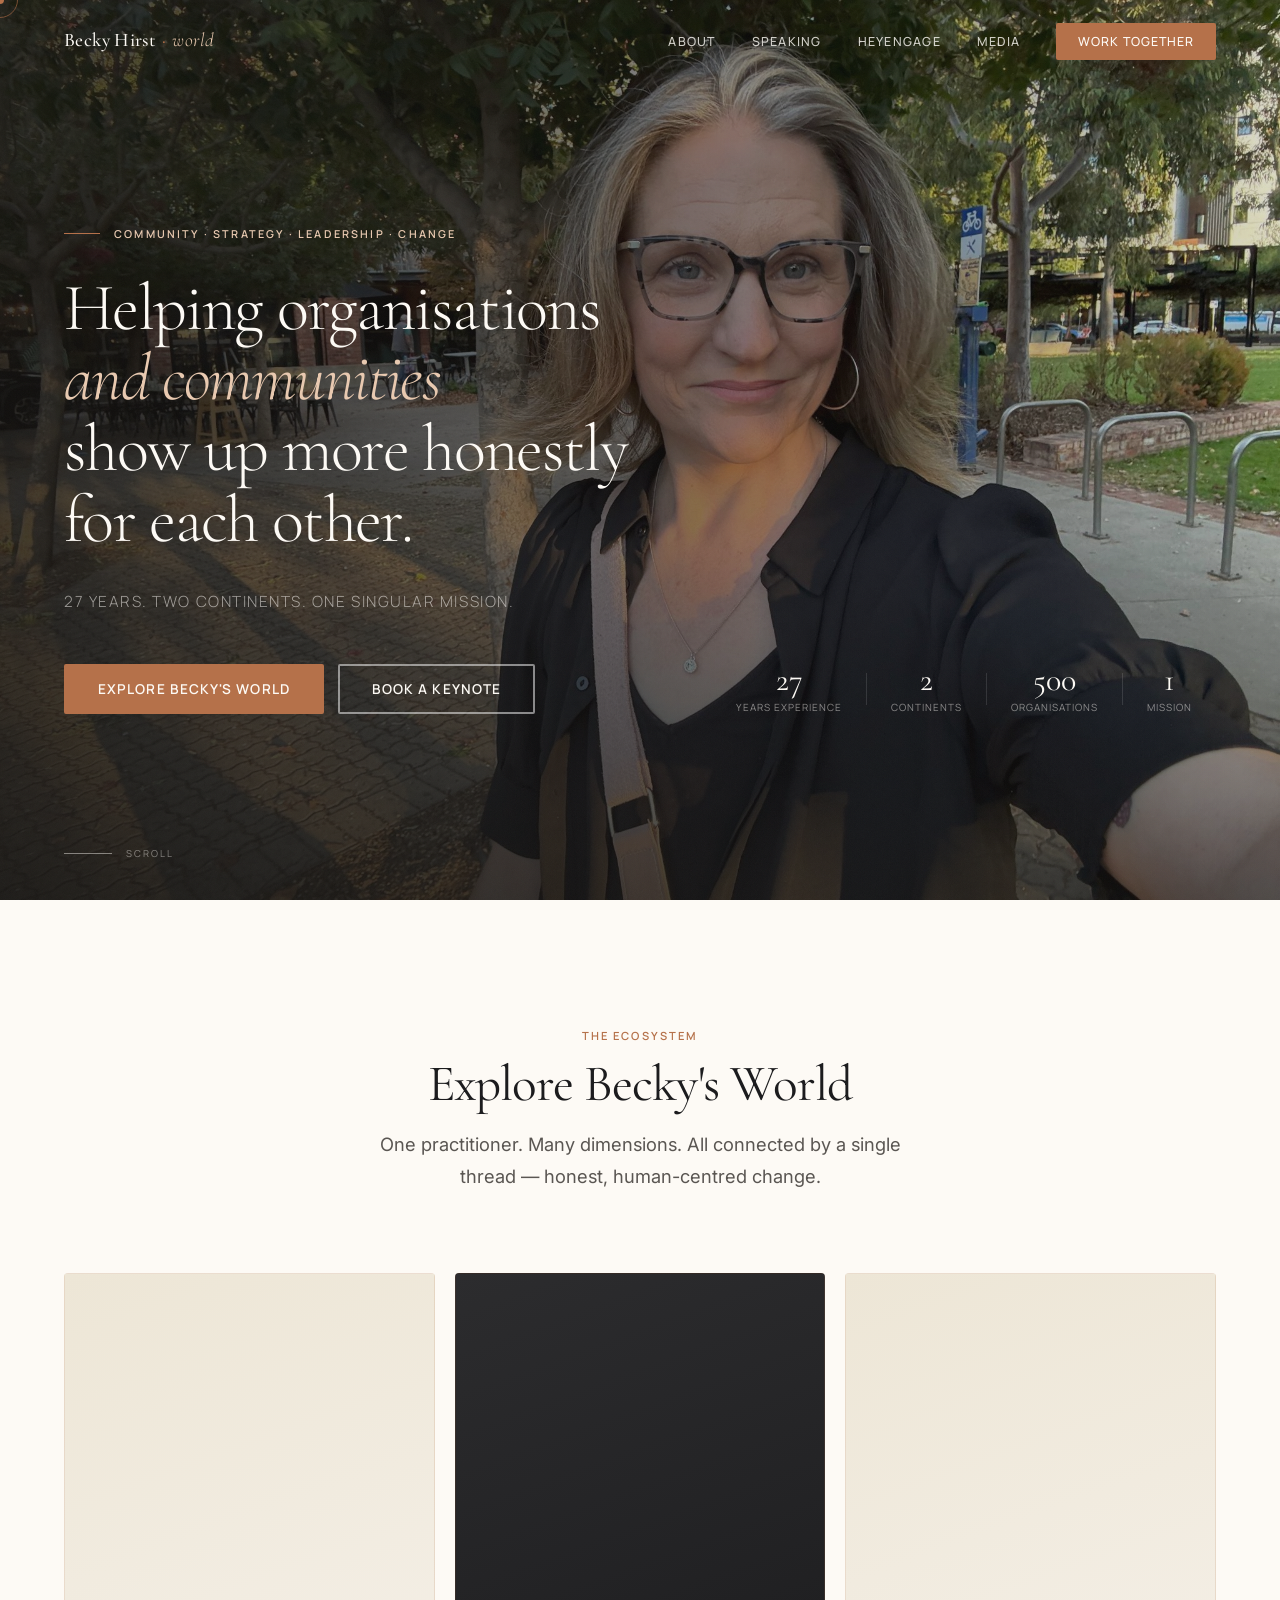
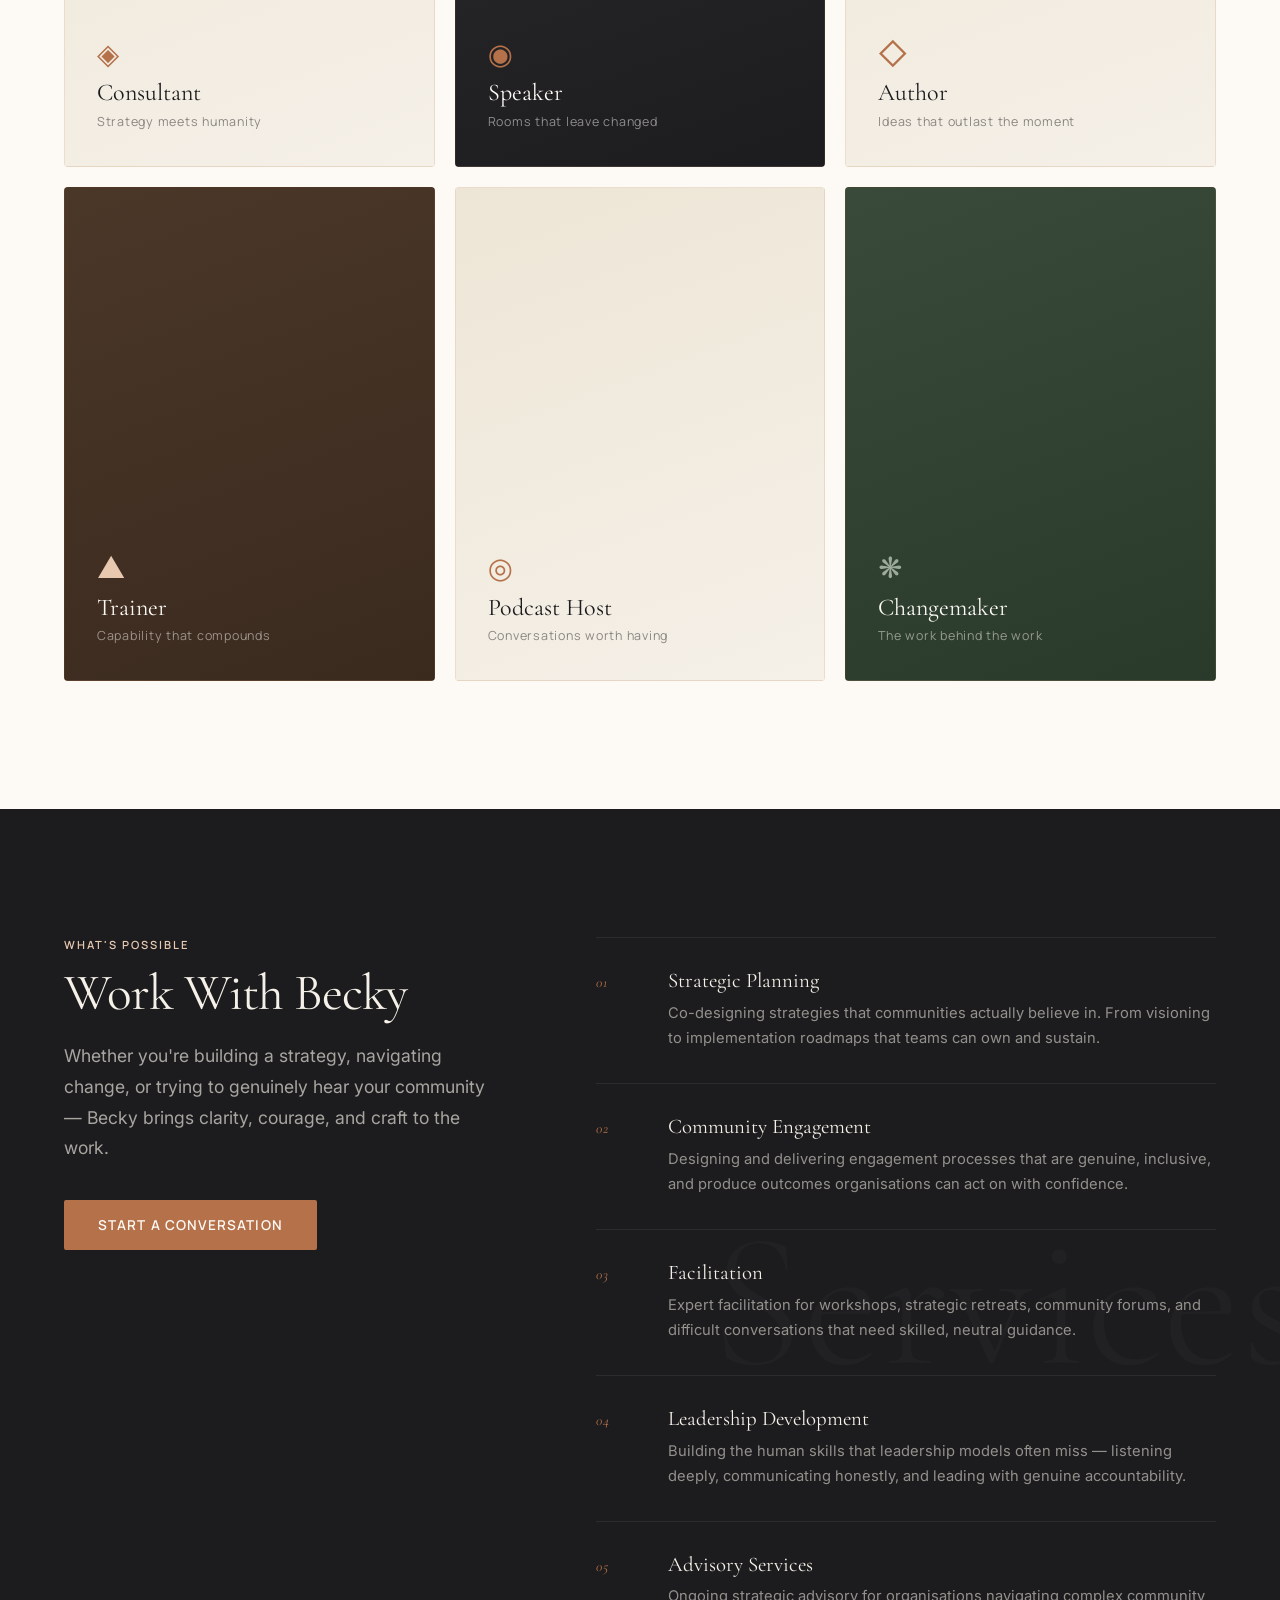
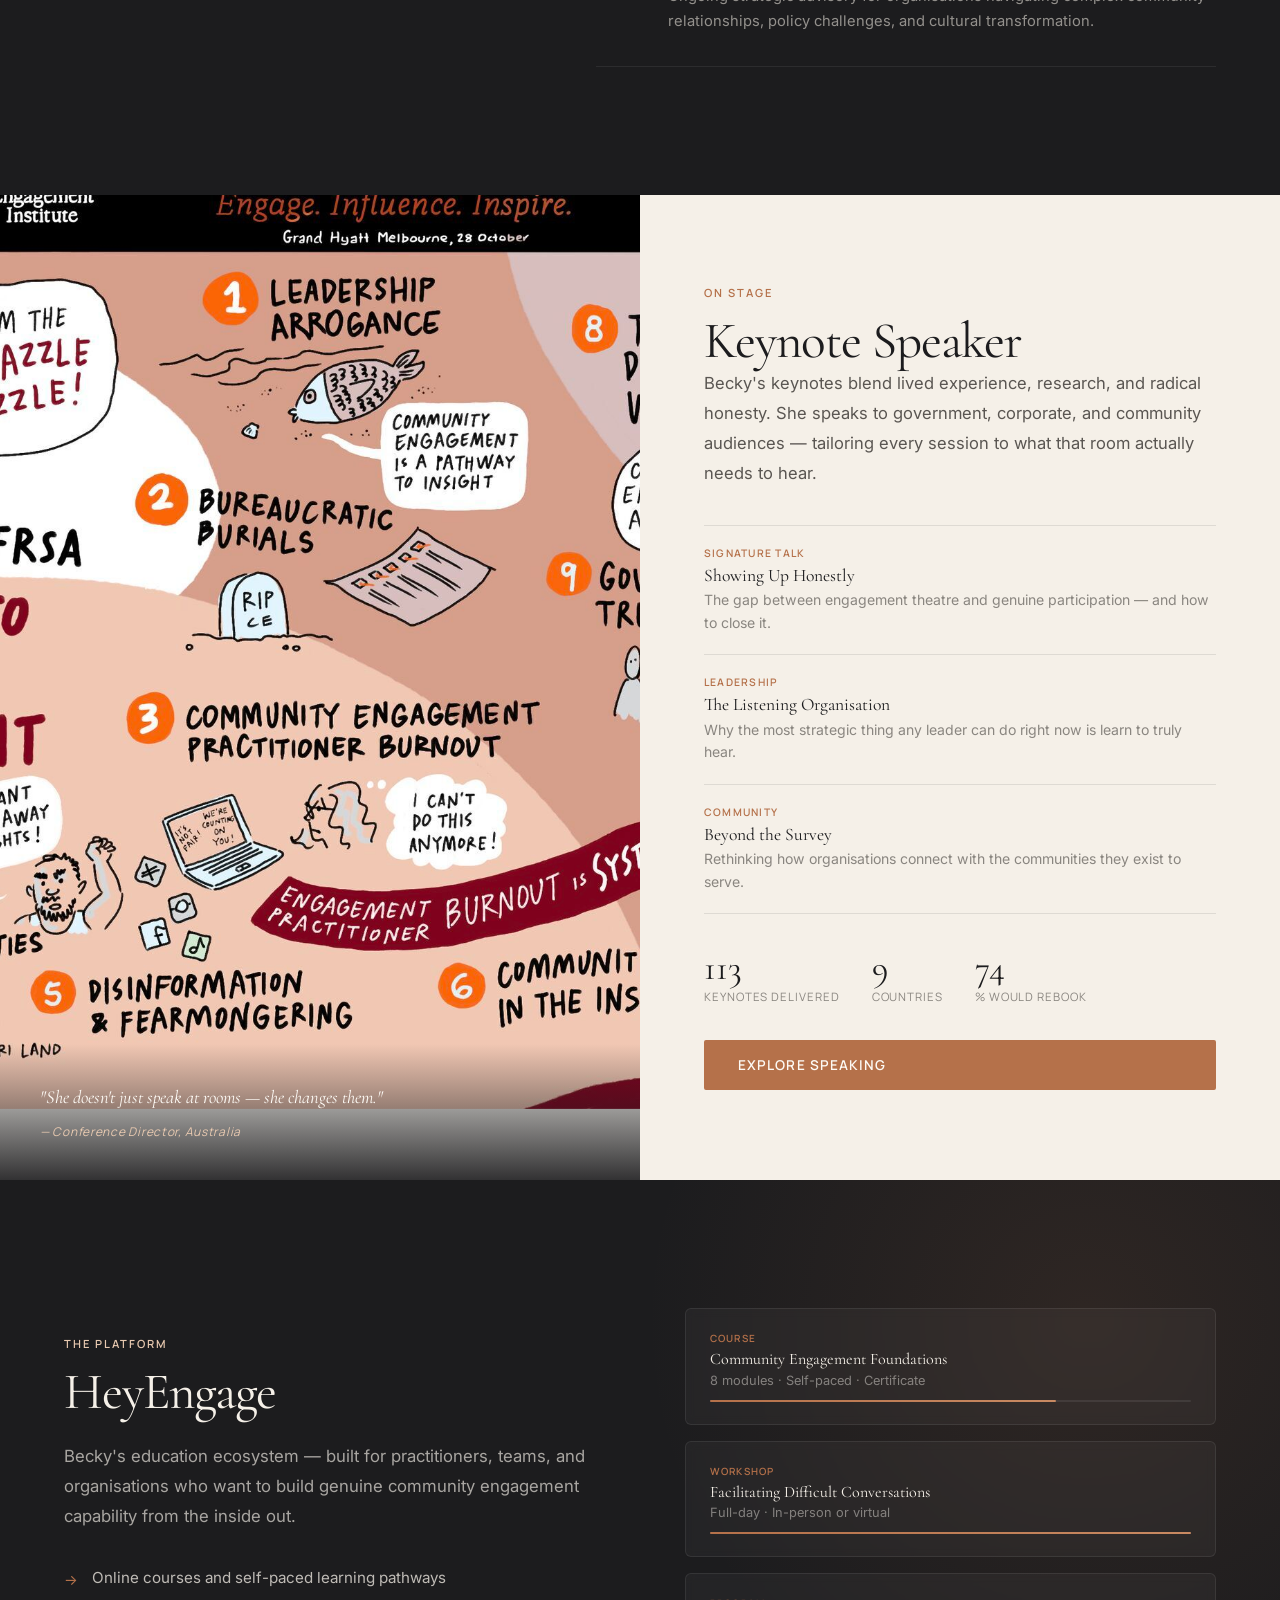
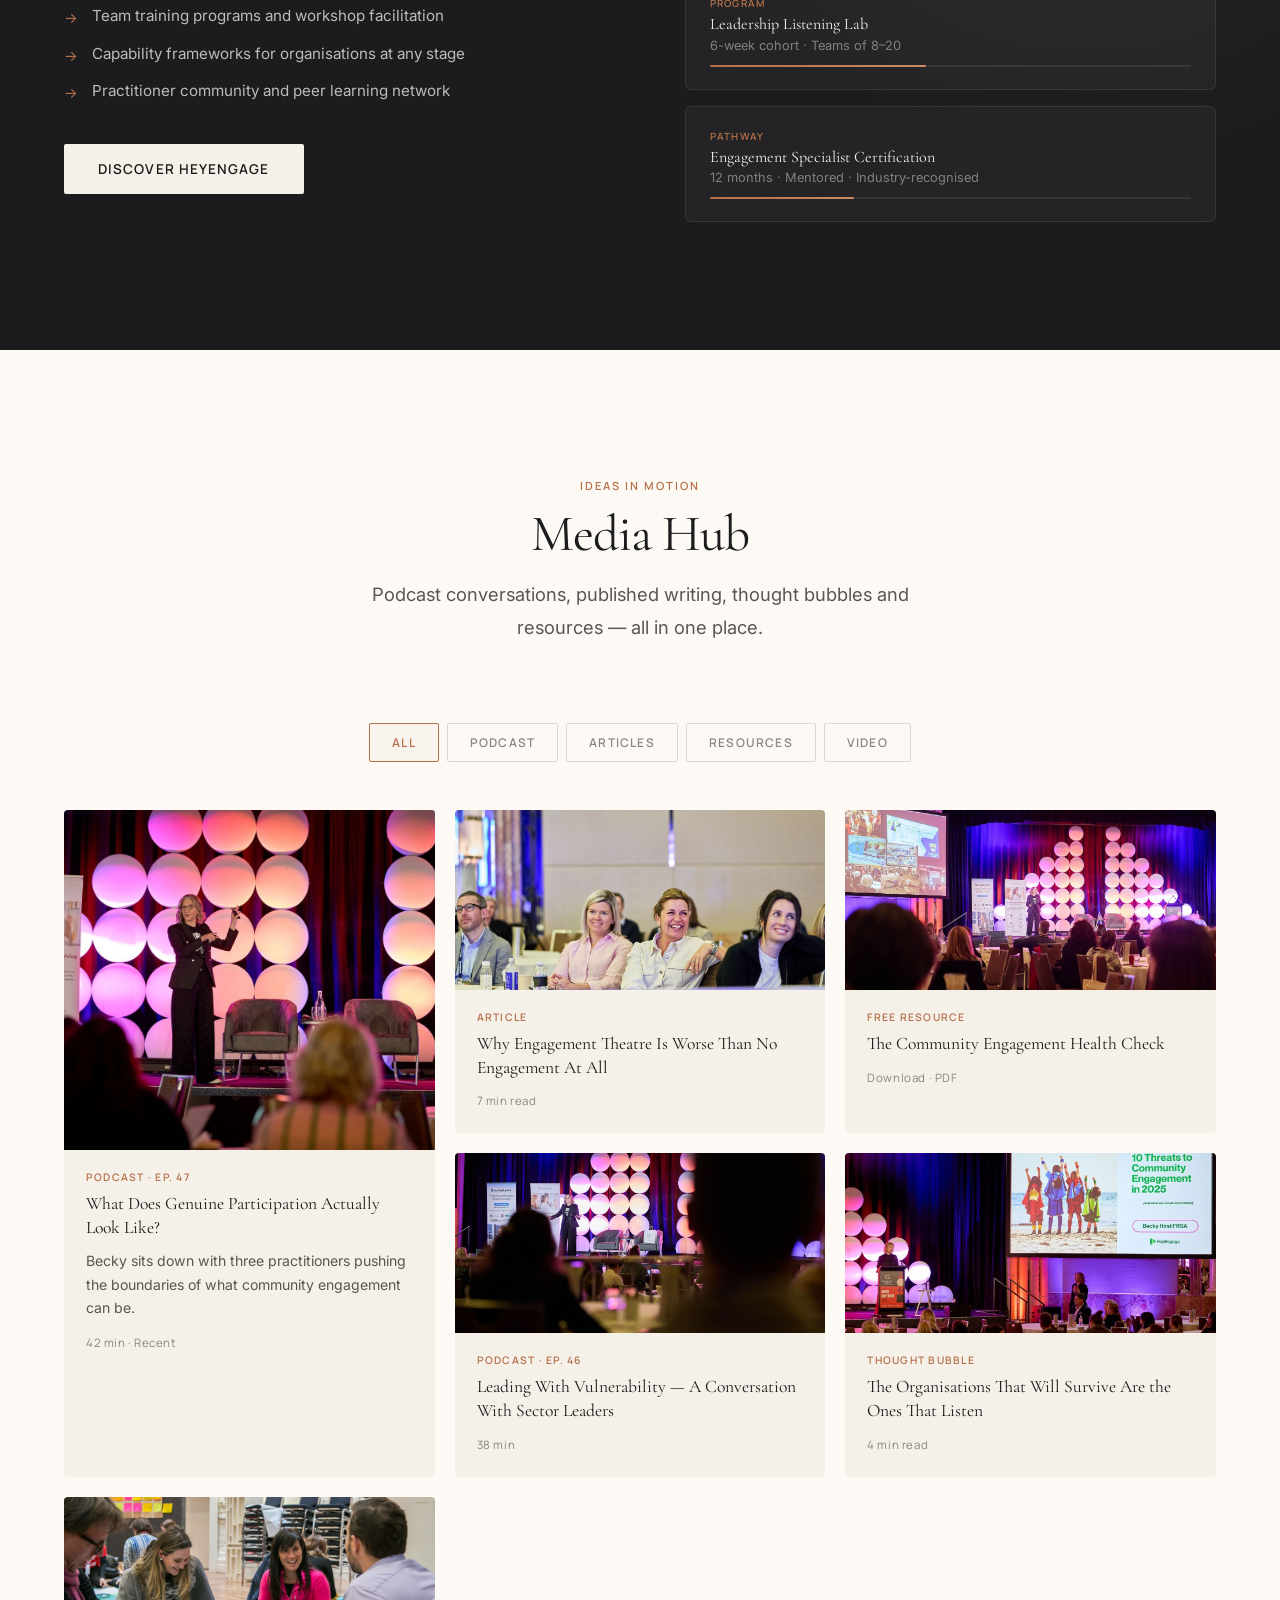
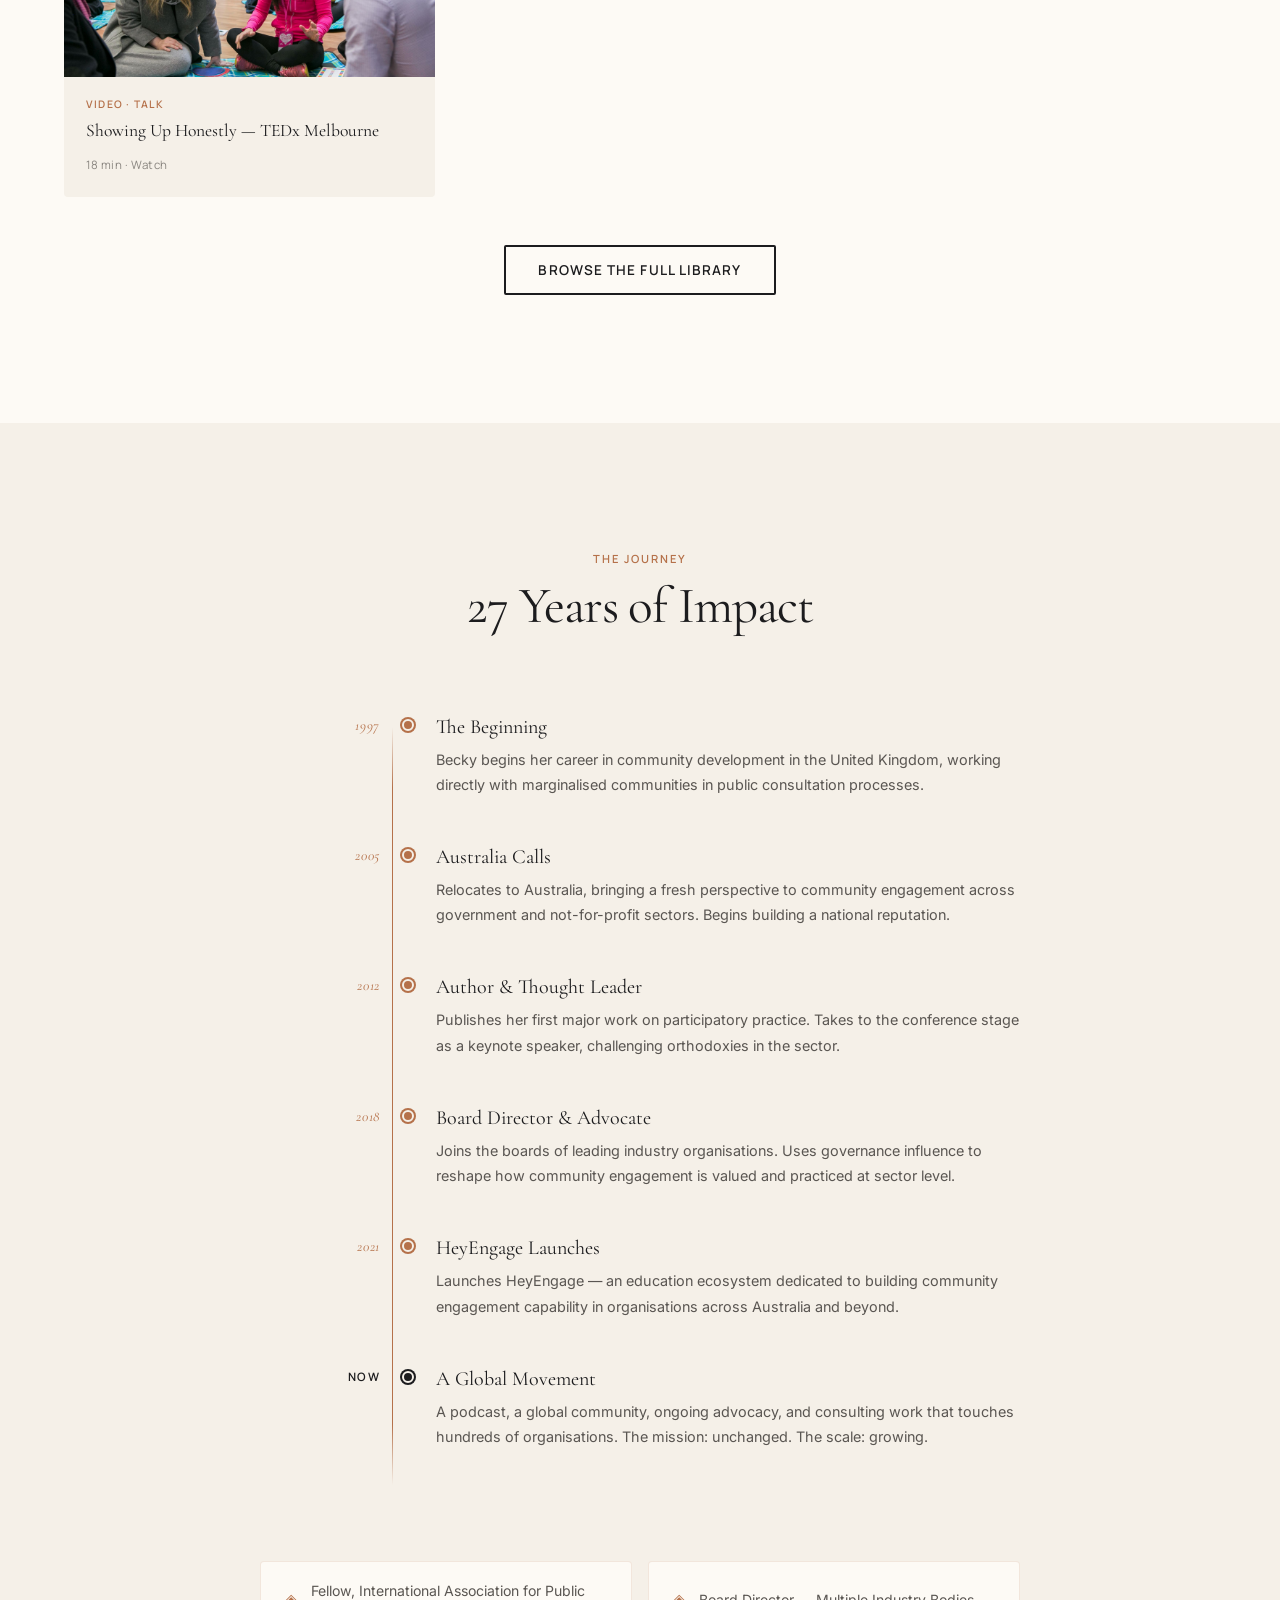
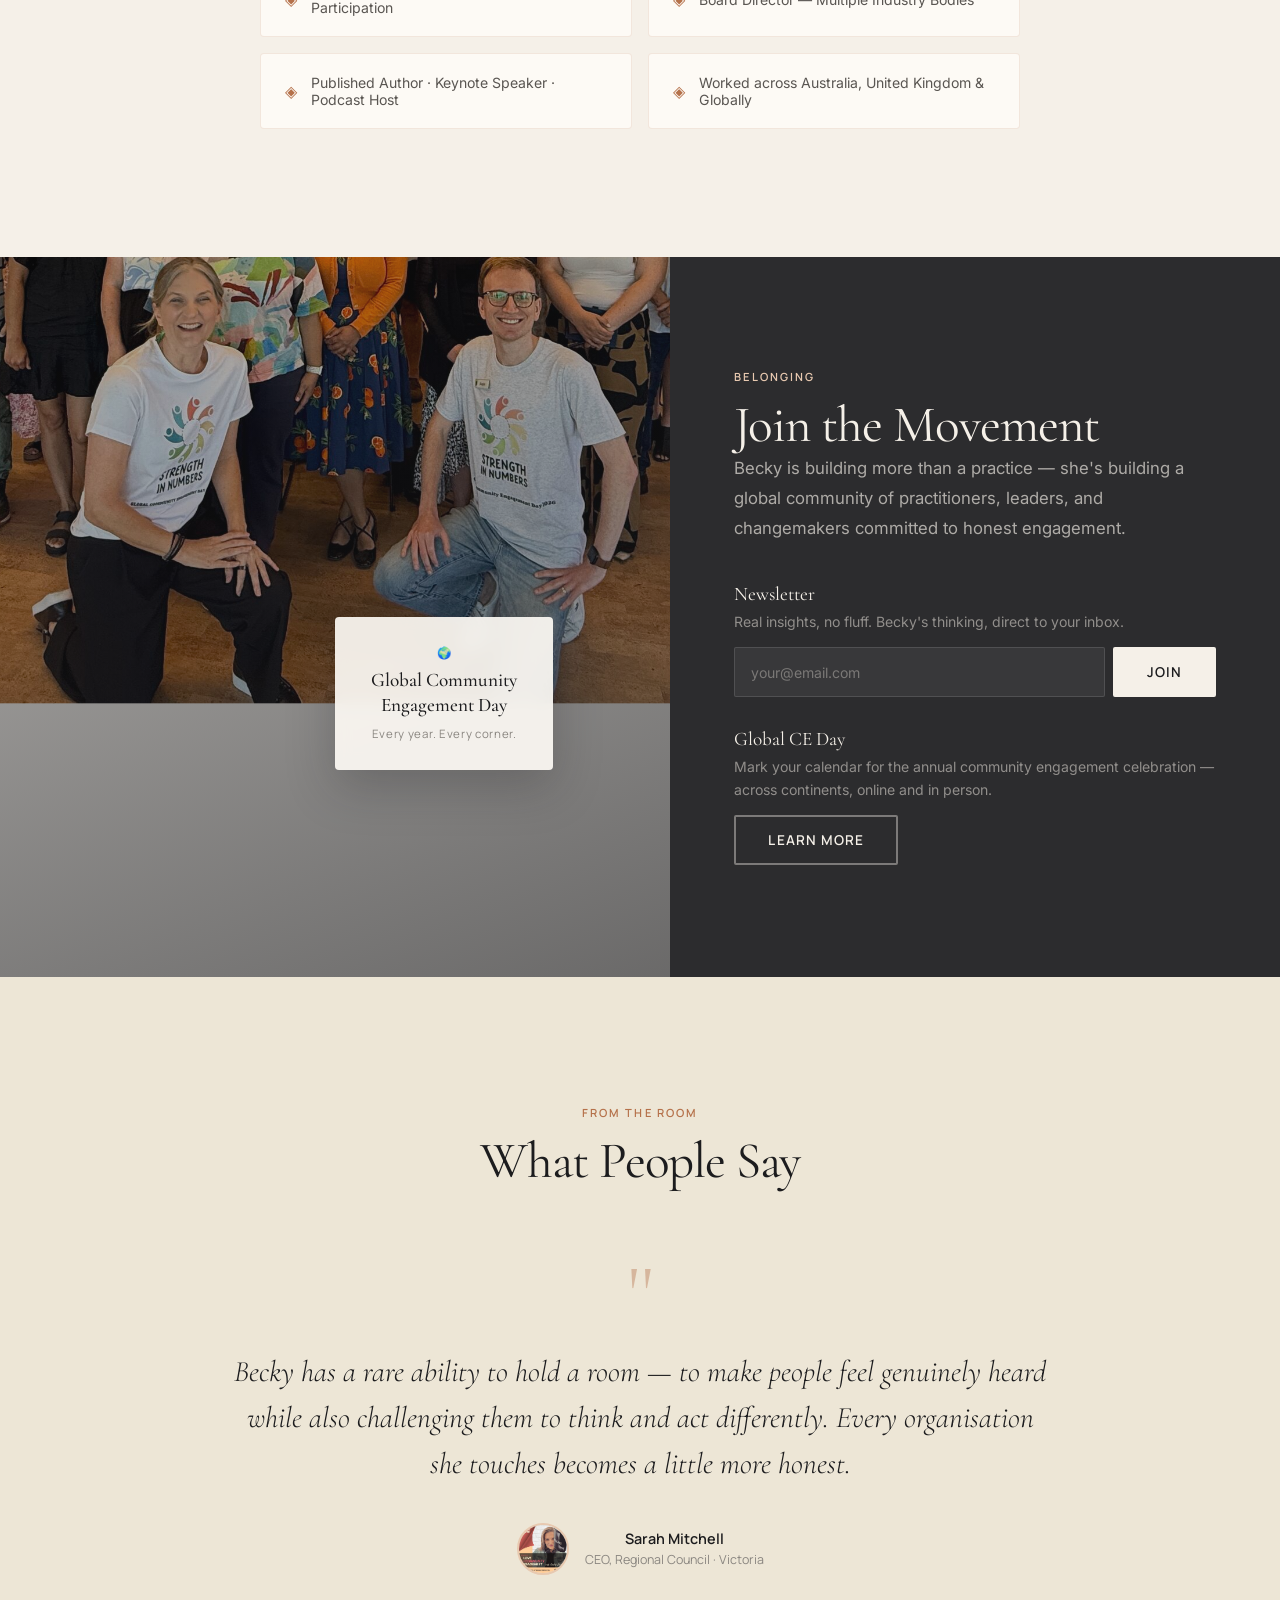
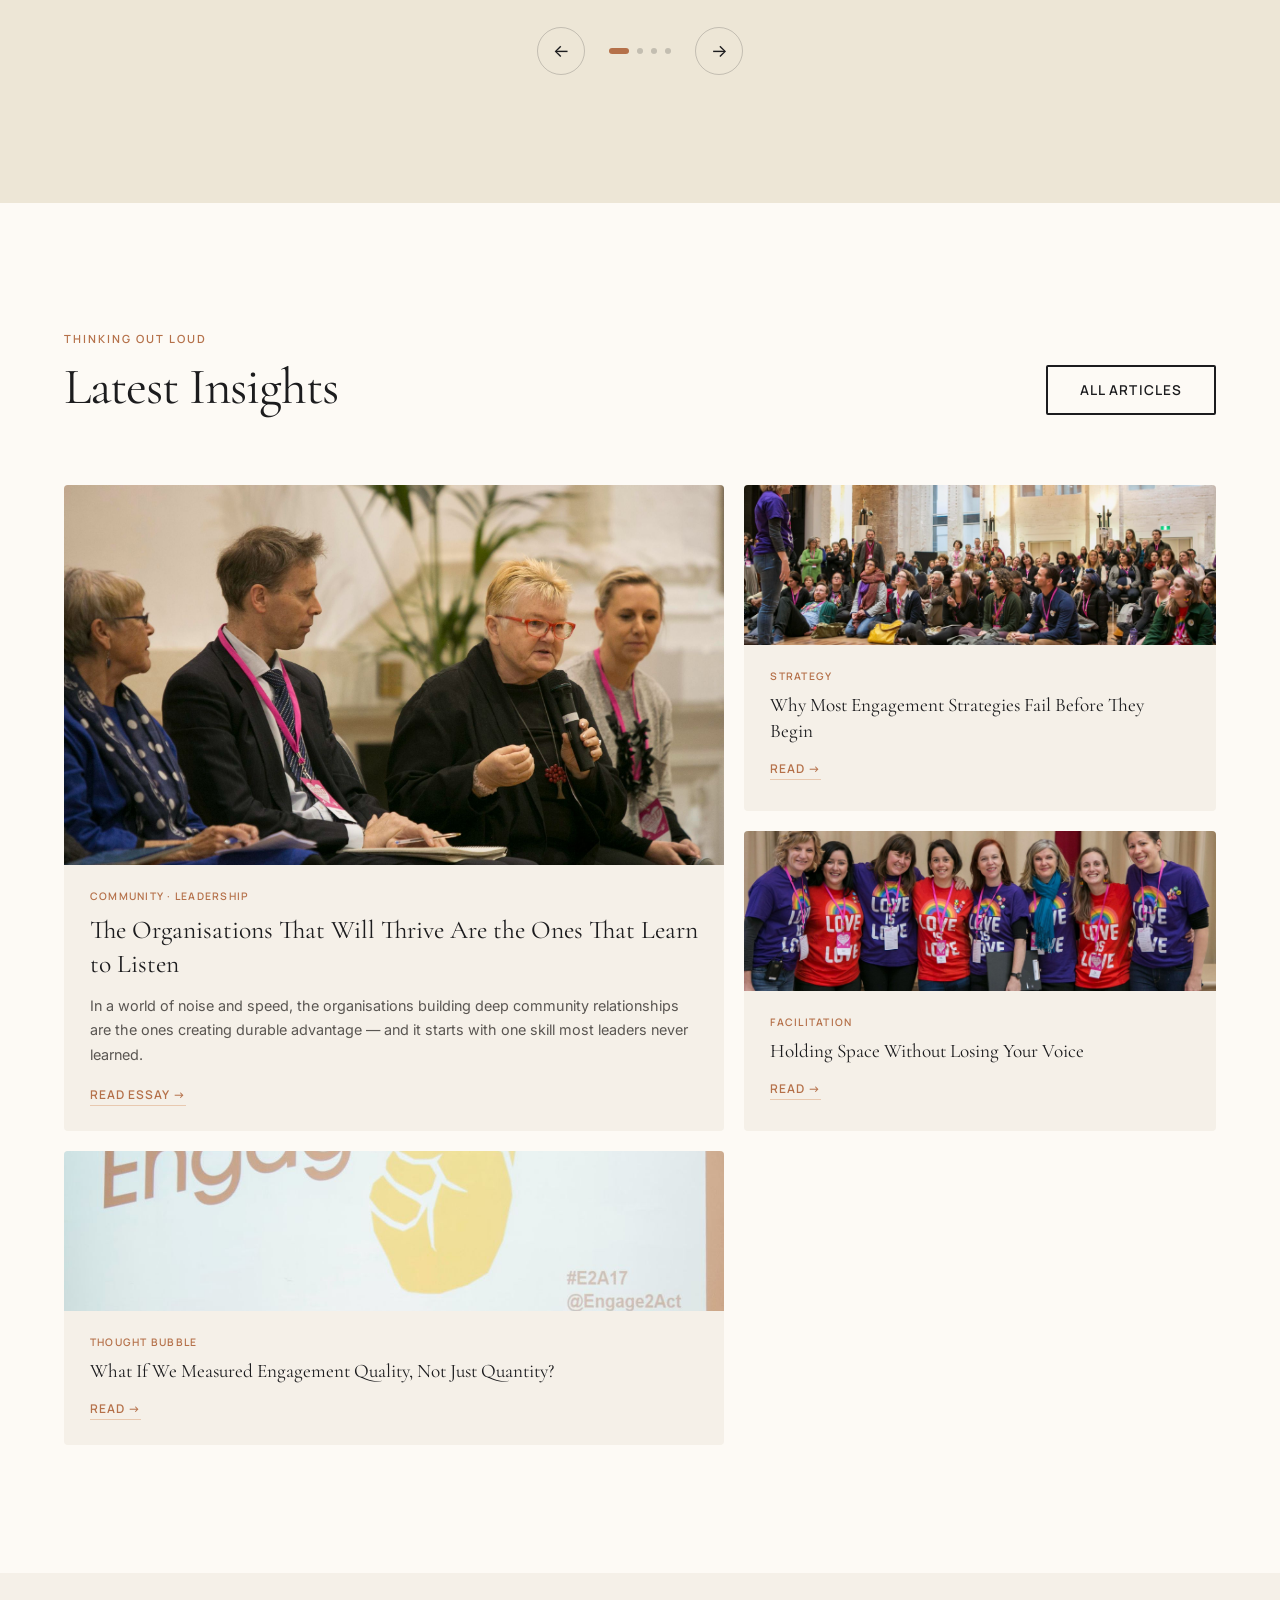
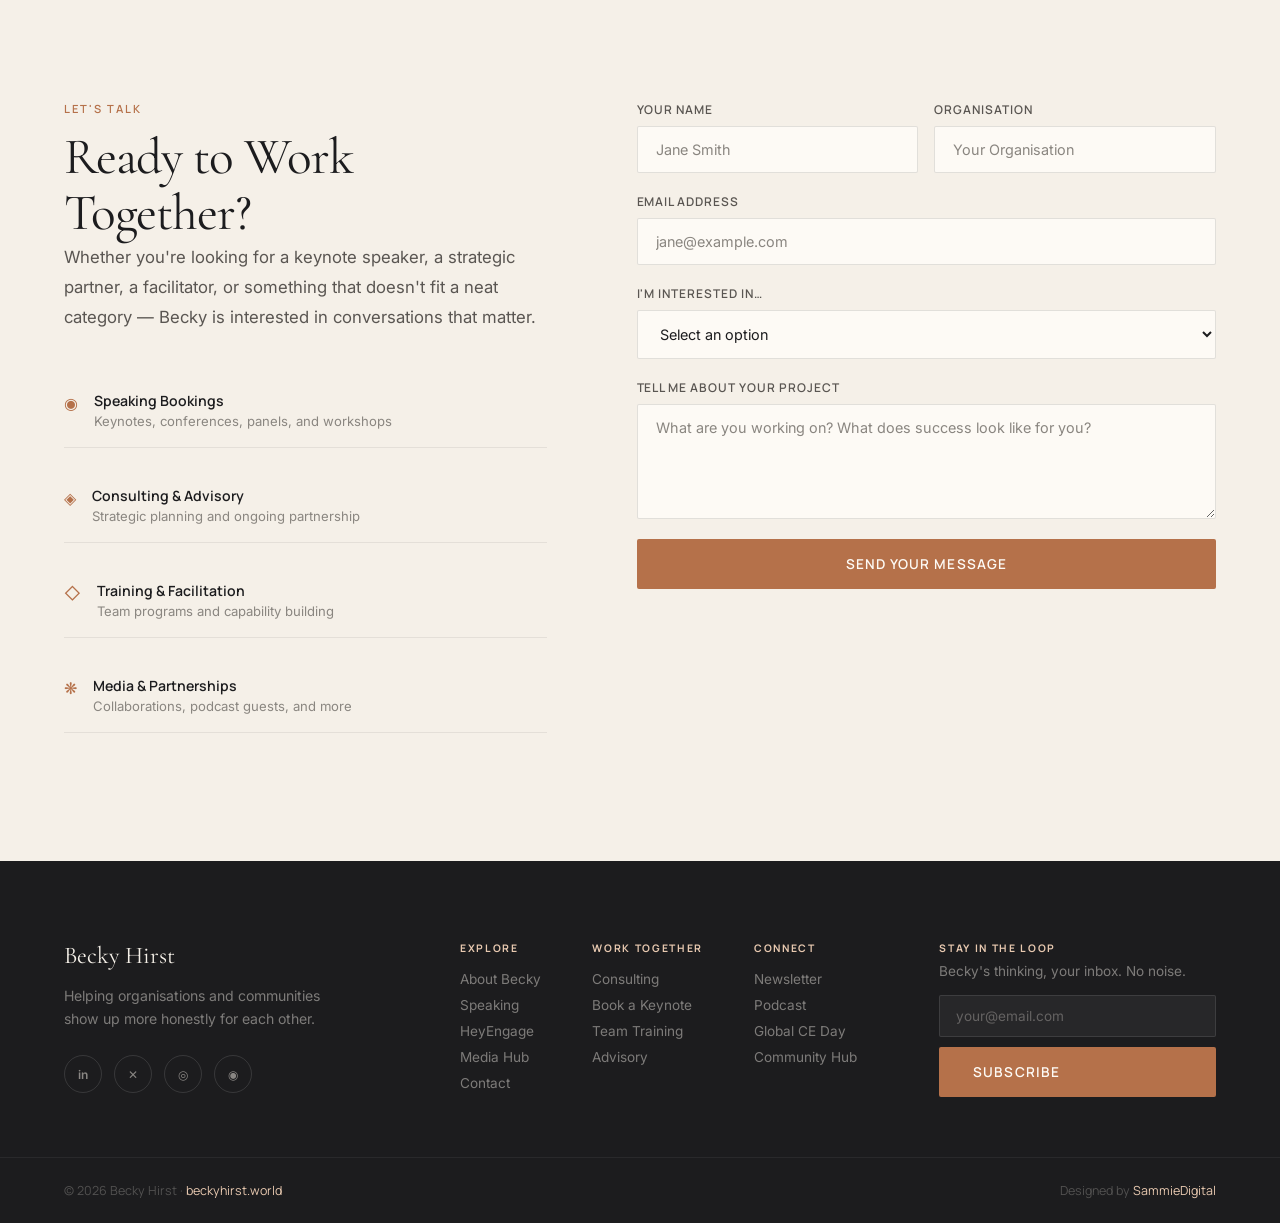
==== commit aaff1df7: "Add files via upload" ====
--- a/index.html
+++ b/index.html
@@ -47,7 +47,7 @@
     <div class="hero-bg">
       <div class="hero-image-wrap">
         <img
-          src="https://images.unsplash.com/photo-1573496359142-b8d87734a5a2?w=1400&auto=format&fit=crop&q=80"
+          src="images/hero-main.jpg"
           alt="Becky Hirst"
           class="hero-image"
           loading="eager"
@@ -281,7 +281,7 @@
   <section class="speaking" id="speaking">
     <div class="speaking-image-col">
       <img
-        src="https://images.unsplash.com/photo-1540575467063-178a50c2df87?w=900&auto=format&fit=crop&q=80"
+        src="images/speaking-stage.jpg"
         alt="Becky speaking at a conference"
         class="speaking-hero-img parallax-img"
         loading="lazy"
@@ -420,7 +420,7 @@
 
         <div class="media-card media-card--large" data-type="podcast">
           <div class="media-card-image">
-            <img src="https://images.unsplash.com/photo-1478737270239-2f02b77fc618?w=800&auto=format&fit=crop&q=80" alt="Podcast" loading="lazy" />
+            <img src="images/media-card-1.jpg" alt="Podcast" loading="lazy" />
             <div class="media-card-overlay">
               <span class="media-play">▶</span>
             </div>
@@ -435,7 +435,7 @@
 
         <div class="media-card" data-type="article">
           <div class="media-card-image media-card-image--short">
-            <img src="https://images.unsplash.com/photo-1455390582262-044cdead277a?w=600&auto=format&fit=crop&q=80" alt="Article" loading="lazy" />
+            <img src="images/media-card-2.jpg" alt="Article" loading="lazy" />
           </div>
           <div class="media-card-body">
             <span class="media-tag">Article</span>
@@ -446,7 +446,7 @@
 
         <div class="media-card" data-type="resource">
           <div class="media-card-image media-card-image--short">
-            <img src="https://images.unsplash.com/photo-1586281380349-632531db7ed4?w=600&auto=format&fit=crop&q=80" alt="Resource" loading="lazy" />
+            <img src="images/media-card-3.jpg" alt="Resource" loading="lazy" />
           </div>
           <div class="media-card-body">
             <span class="media-tag">Free Resource</span>
@@ -457,7 +457,7 @@
 
         <div class="media-card" data-type="podcast">
           <div class="media-card-image media-card-image--short">
-            <img src="https://images.unsplash.com/photo-1519389950473-47ba0277781c?w=600&auto=format&fit=crop&q=80" alt="Podcast" loading="lazy" />
+            <img src="images/media-card-4.jpg" alt="Podcast" loading="lazy" />
             <div class="media-card-overlay">
               <span class="media-play">▶</span>
             </div>
@@ -471,7 +471,7 @@
 
         <div class="media-card" data-type="article">
           <div class="media-card-image media-card-image--short">
-            <img src="https://images.unsplash.com/photo-1499750310107-5fef28a66643?w=600&auto=format&fit=crop&q=80" alt="Article" loading="lazy" />
+            <img src="images/media-card-5.jpg" alt="Article" loading="lazy" />
           </div>
           <div class="media-card-body">
             <span class="media-tag">Thought Bubble</span>
@@ -482,7 +482,7 @@
 
         <div class="media-card" data-type="video">
           <div class="media-card-image media-card-image--short">
-            <img src="https://images.unsplash.com/photo-1558618666-fcd25c85cd64?w=600&auto=format&fit=crop&q=80" alt="Video" loading="lazy" />
+            <img src="images/insight-1.jpg" alt="Video" loading="lazy" />
             <div class="media-card-overlay">
               <span class="media-play">▶</span>
             </div>
@@ -593,7 +593,7 @@
   <section class="community" id="community">
       <div class="community-visual">
         <img
-          src="https://images.unsplash.com/photo-1529156069898-49953e39b3ac?w=900&auto=format&fit=crop&q=80"
+          src="images/community-gathering.jpg"
           alt="Community gathering"
           class="community-img parallax-img"
           loading="lazy"
@@ -650,7 +650,7 @@
             </blockquote>
             <div class="testimonial-author">
               <div class="testimonial-avatar">
-                <img src="https://images.unsplash.com/photo-1580489944761-15a19d654956?w=100&auto=format&fit=crop&q=80" alt="Sarah M." loading="lazy" />
+                <img src="images/avatar-1.jpg" alt="Sarah M." loading="lazy" />
               </div>
               <div>
                 <strong>Sarah Mitchell</strong>
@@ -666,7 +666,7 @@
             </blockquote>
             <div class="testimonial-author">
               <div class="testimonial-avatar">
-                <img src="https://images.unsplash.com/photo-1507003211169-0a1dd7228f2d?w=100&auto=format&fit=crop&q=80" alt="James T." loading="lazy" />
+                <img src="images/avatar-2.jpg" alt="James T." loading="lazy" />
               </div>
               <div>
                 <strong>James Thompson</strong>
@@ -682,7 +682,7 @@
             </blockquote>
             <div class="testimonial-author">
               <div class="testimonial-avatar">
-                <img src="https://images.unsplash.com/photo-1438761681033-6461ffad8d80?w=100&auto=format&fit=crop&q=80" alt="Amara N." loading="lazy" />
+                <img src="images/avatar-3.jpg" alt="Amara N." loading="lazy" />
               </div>
               <div>
                 <strong>Amara Nwosu</strong>
@@ -698,7 +698,7 @@
             </blockquote>
             <div class="testimonial-author">
               <div class="testimonial-avatar">
-                <img src="https://images.unsplash.com/photo-1472099645785-5658abf4ff4e?w=100&auto=format&fit=crop&q=80" alt="David R." loading="lazy" />
+                <img src="images/avatar-4.jpg" alt="David R." loading="lazy" />
               </div>
               <div>
                 <strong>David Reynolds</strong>
@@ -732,7 +732,7 @@
       <div class="insights-grid">
         <article class="insight-card insight-card--feature reveal-up" data-delay="0">
           <div class="insight-image">
-            <img src="https://images.unsplash.com/photo-1517486808906-6ca8b3f04846?w=900&auto=format&fit=crop&q=80" alt="Insight" loading="lazy" />
+            <img src="images/insight-2.jpg" alt="Insight" loading="lazy" />
           </div>
           <div class="insight-body">
             <span class="insight-tag">Community · Leadership</span>
@@ -744,7 +744,7 @@
 
         <article class="insight-card reveal-up" data-delay="100">
           <div class="insight-image insight-image--sm">
-            <img src="https://images.unsplash.com/photo-1552664730-d307ca884978?w=600&auto=format&fit=crop&q=80" alt="Insight" loading="lazy" />
+            <img src="images/insight-3.jpg" alt="Insight" loading="lazy" />
           </div>
           <div class="insight-body">
             <span class="insight-tag">Strategy</span>
@@ -755,7 +755,7 @@
 
         <article class="insight-card reveal-up" data-delay="200">
           <div class="insight-image insight-image--sm">
-            <img src="https://images.unsplash.com/photo-1521737604893-d14cc237f11d?w=600&auto=format&fit=crop&q=80" alt="Insight" loading="lazy" />
+            <img src="images/insight-4.jpg" alt="Insight" loading="lazy" />
           </div>
           <div class="insight-body">
             <span class="insight-tag">Facilitation</span>
@@ -766,7 +766,7 @@
 
         <article class="insight-card reveal-up" data-delay="300">
           <div class="insight-image insight-image--sm">
-            <img src="https://images.unsplash.com/photo-1573164713988-8665fc963095?w=600&auto=format&fit=crop&q=80" alt="Insight" loading="lazy" />
+            <img src="images/becky-portrait-3.jpg" alt="Insight" loading="lazy" />
           </div>
           <div class="insight-body">
             <span class="insight-tag">Thought Bubble</span>
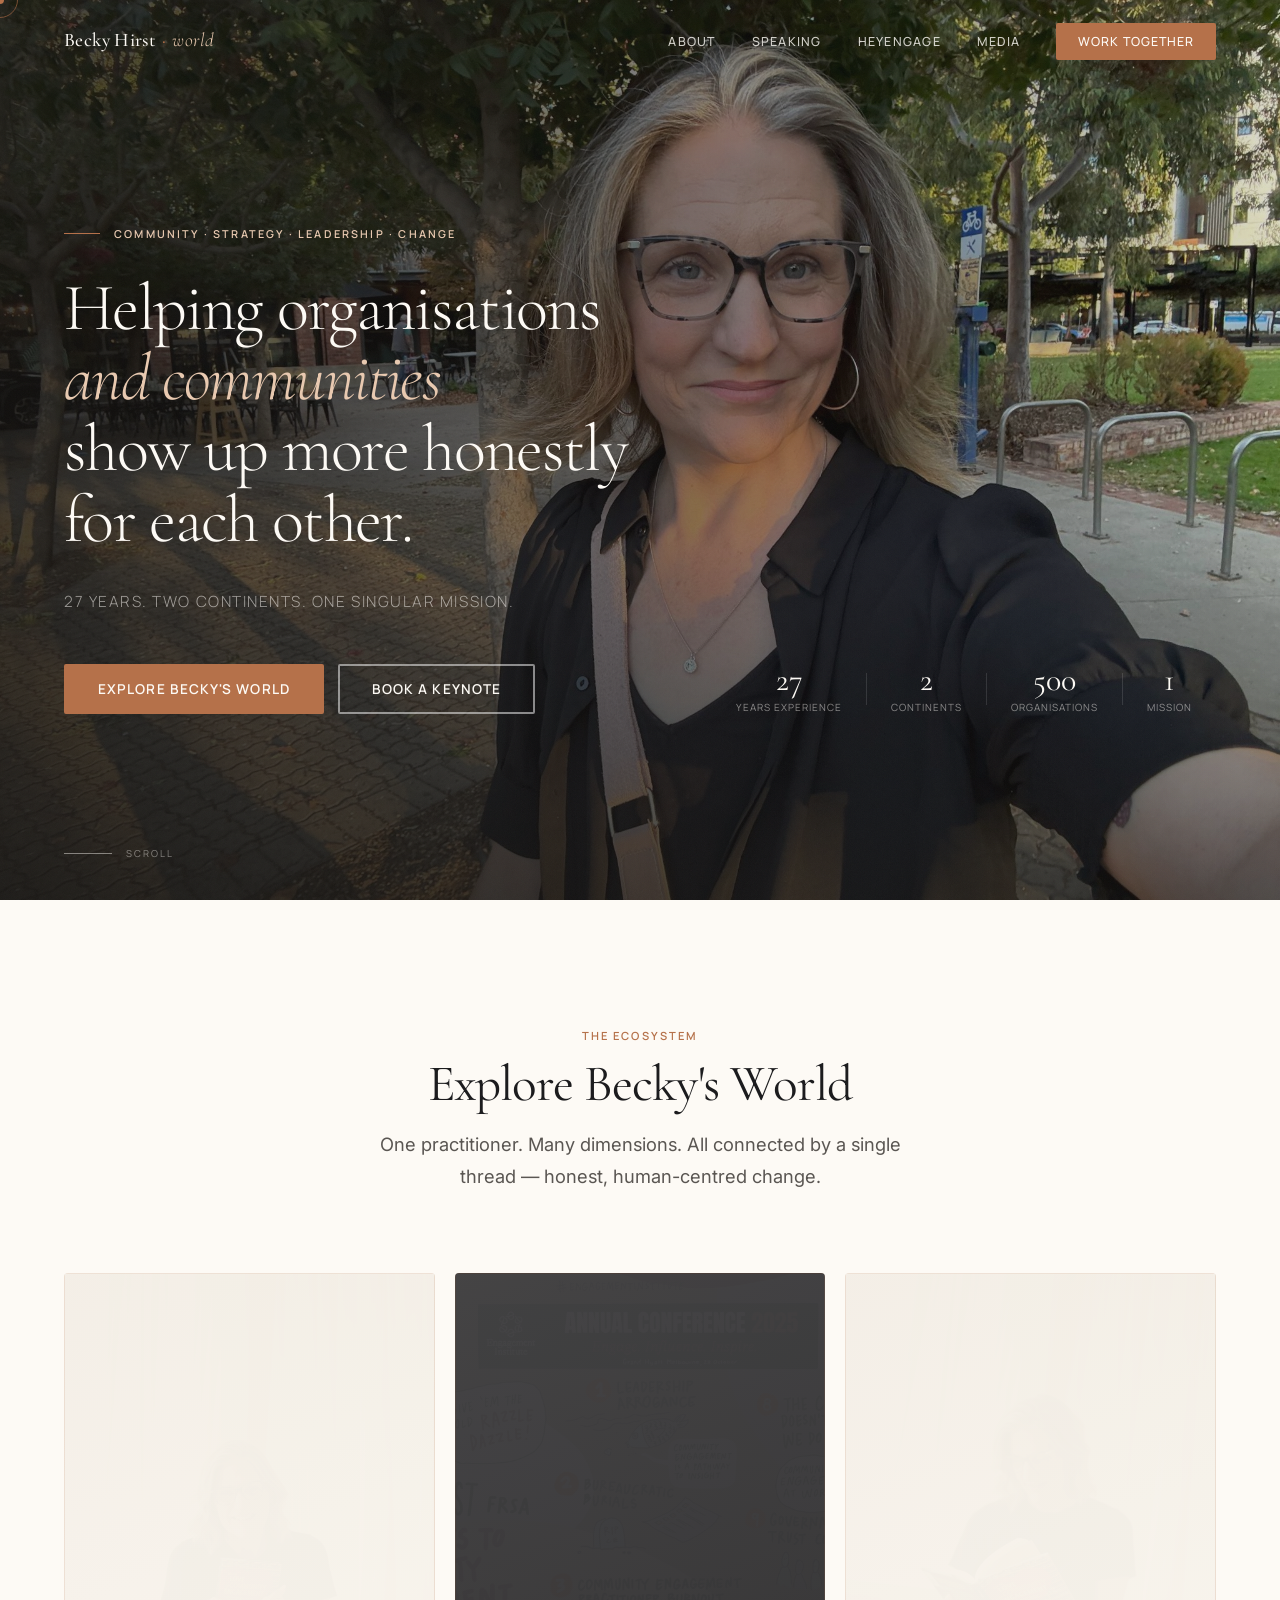
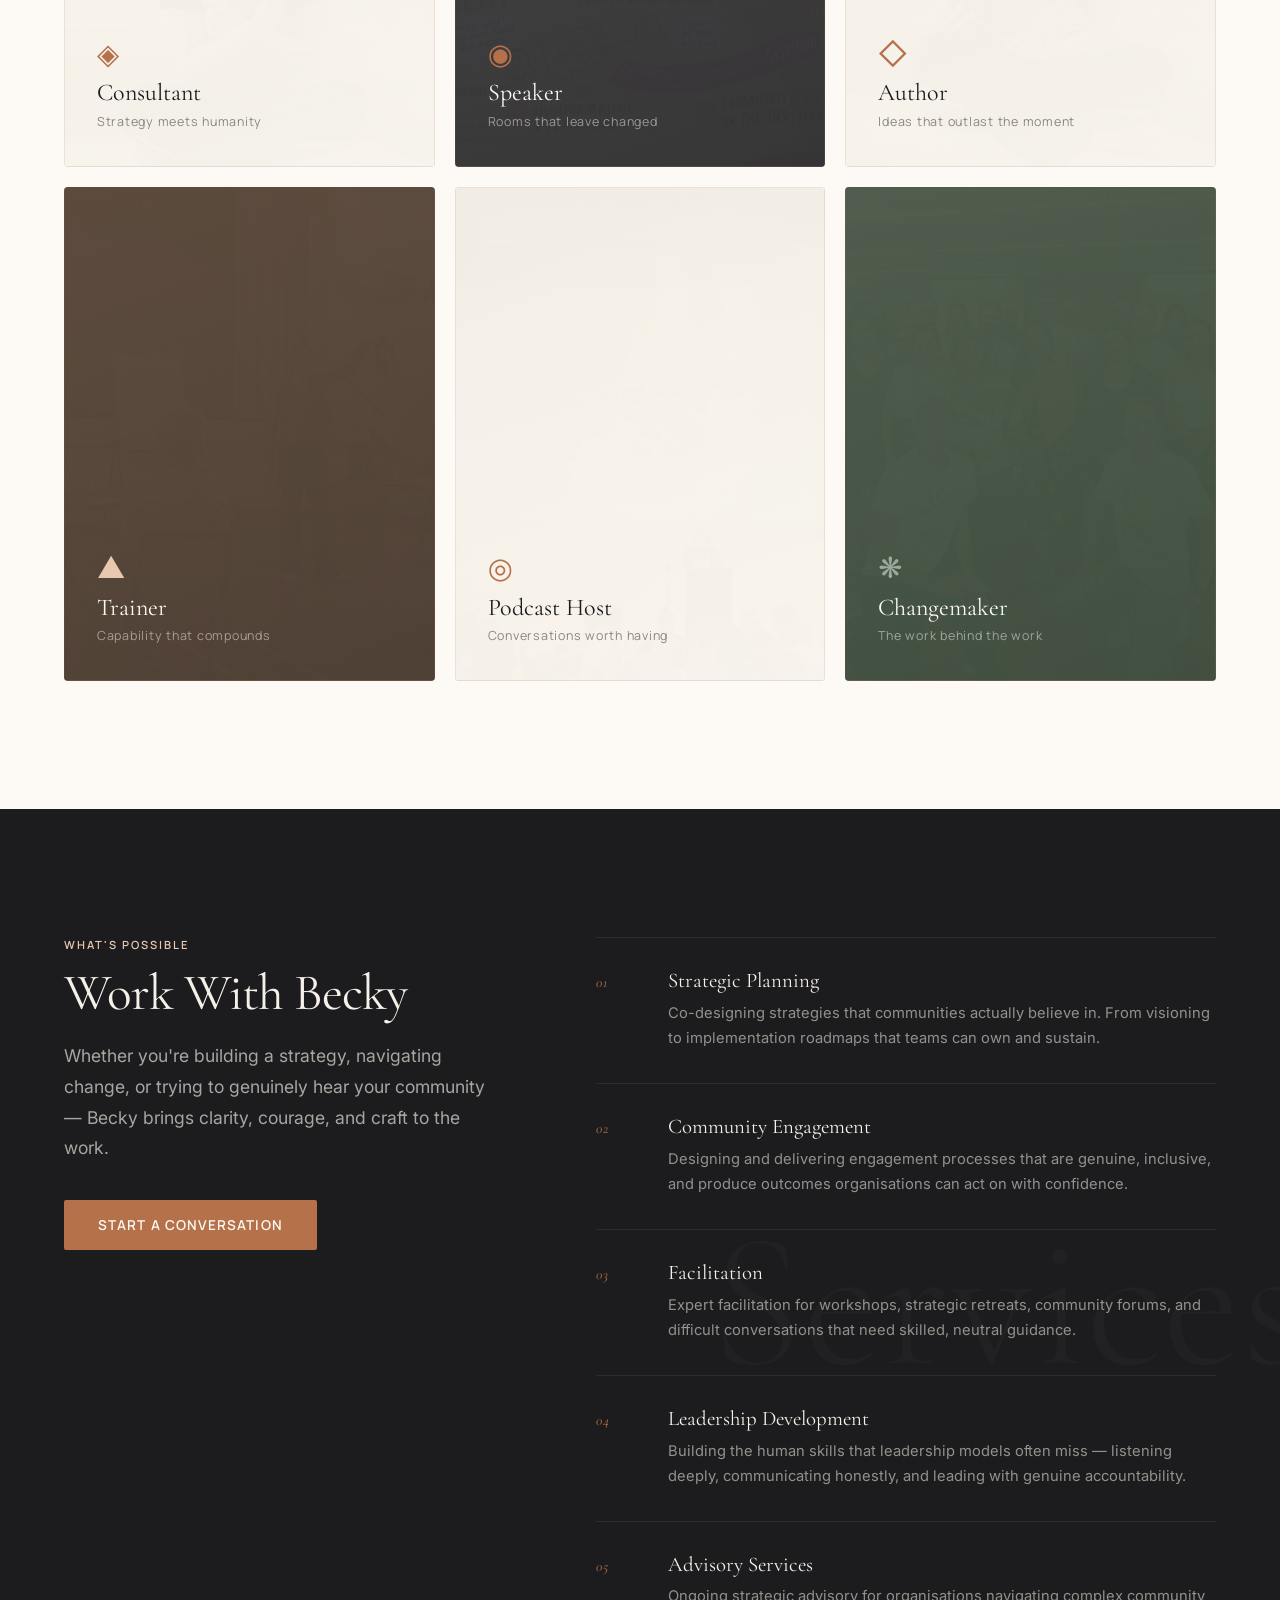
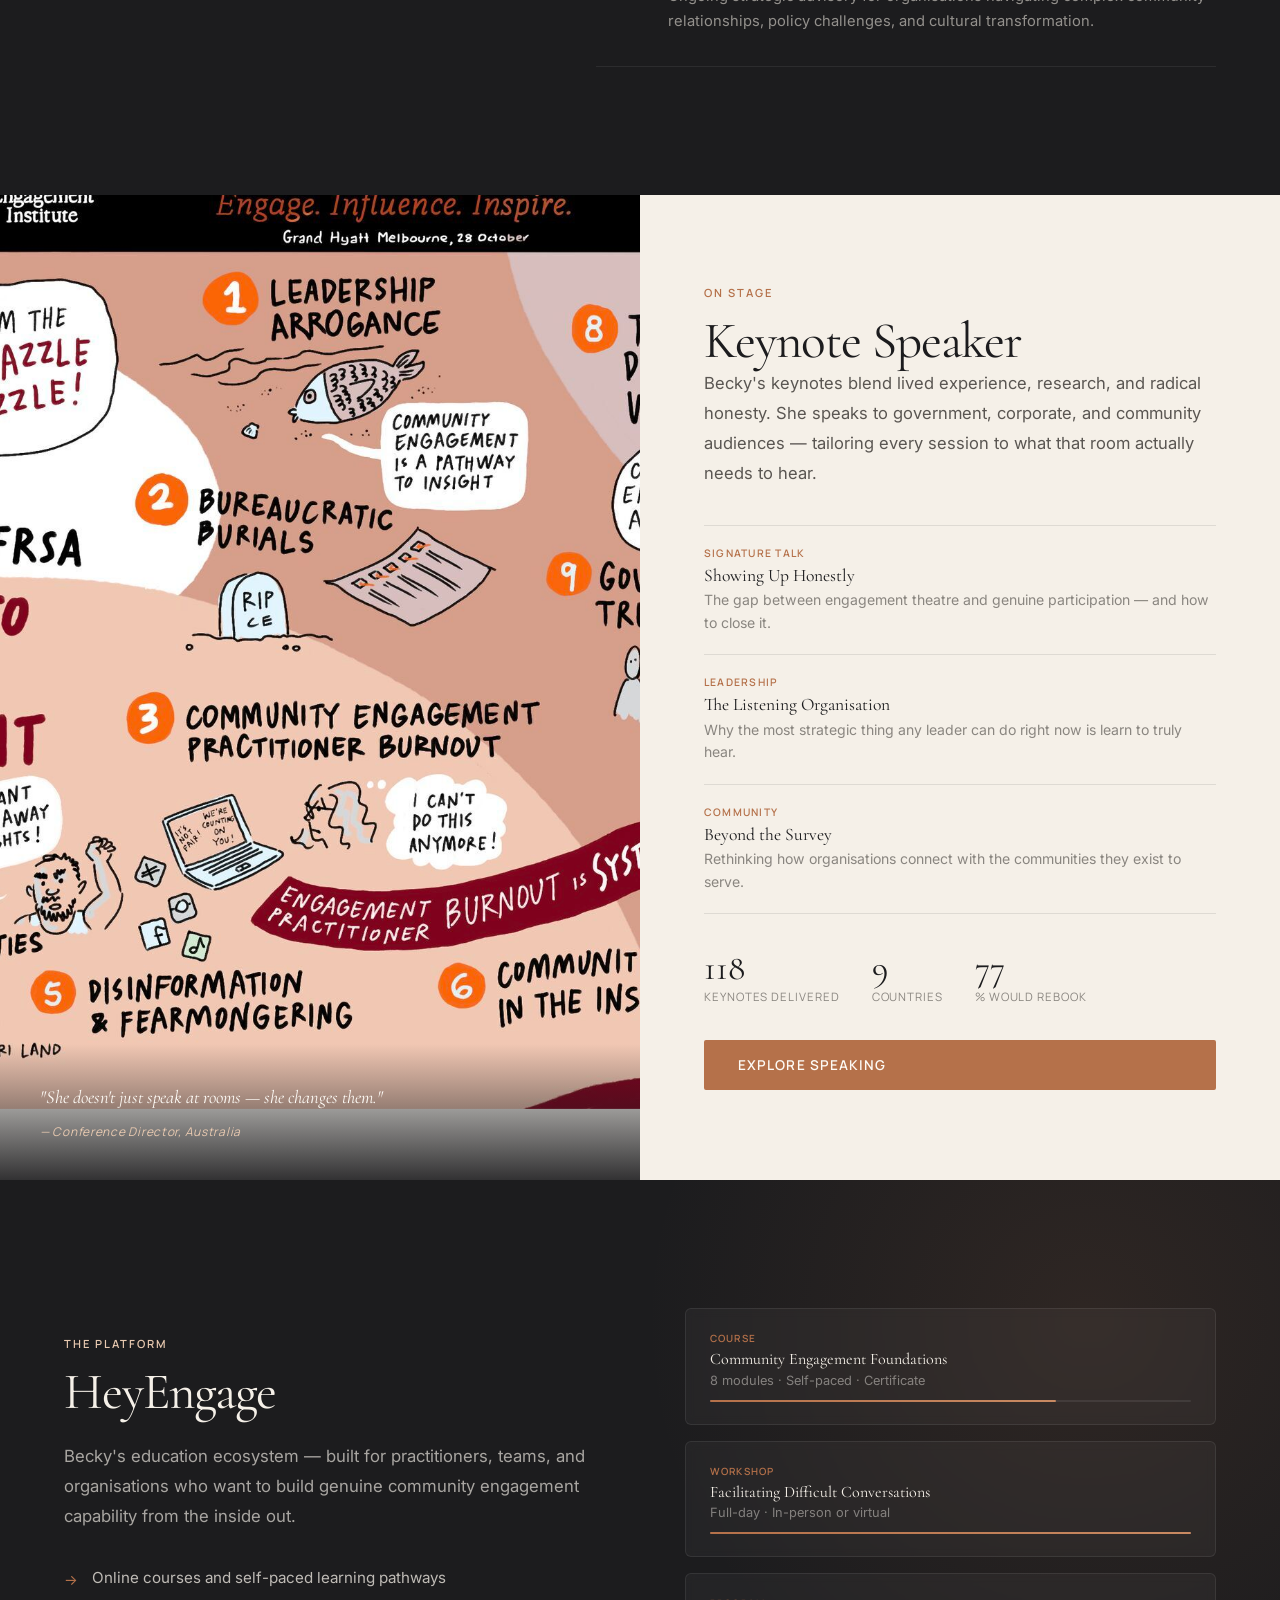
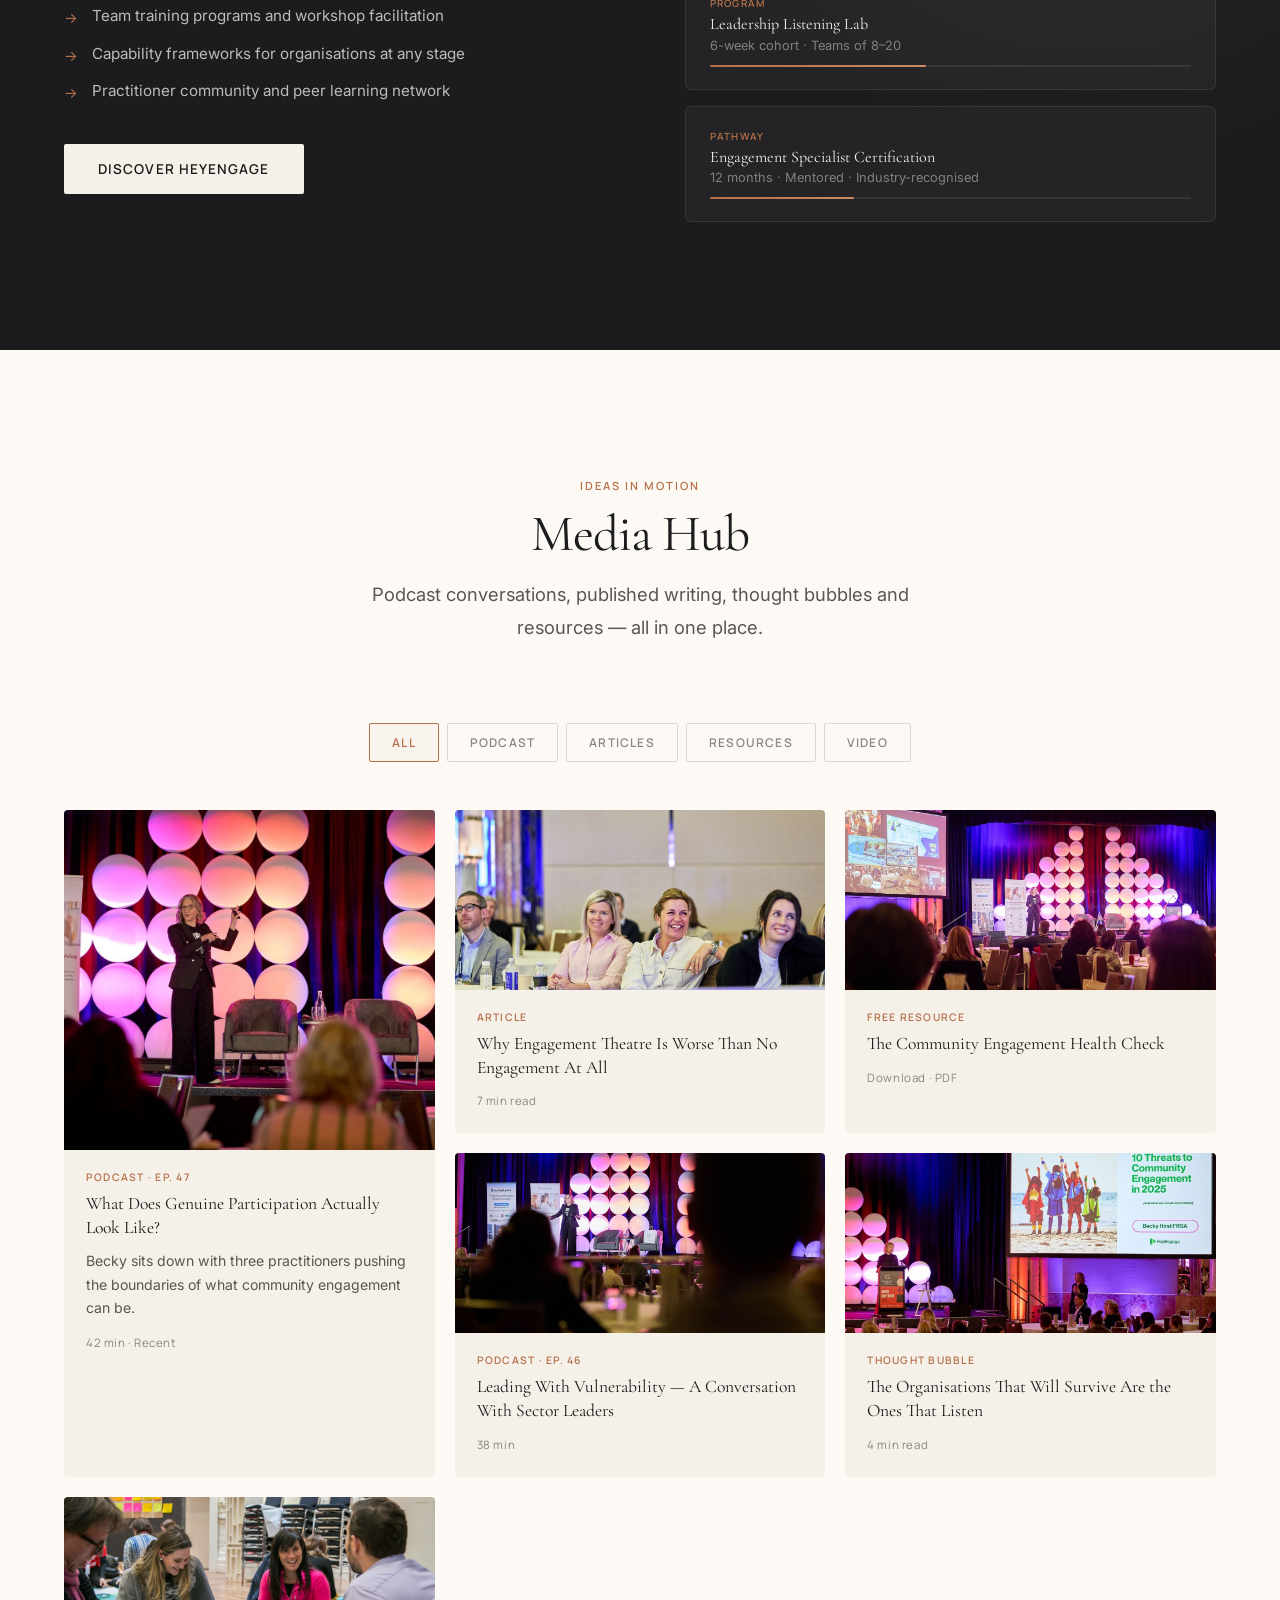
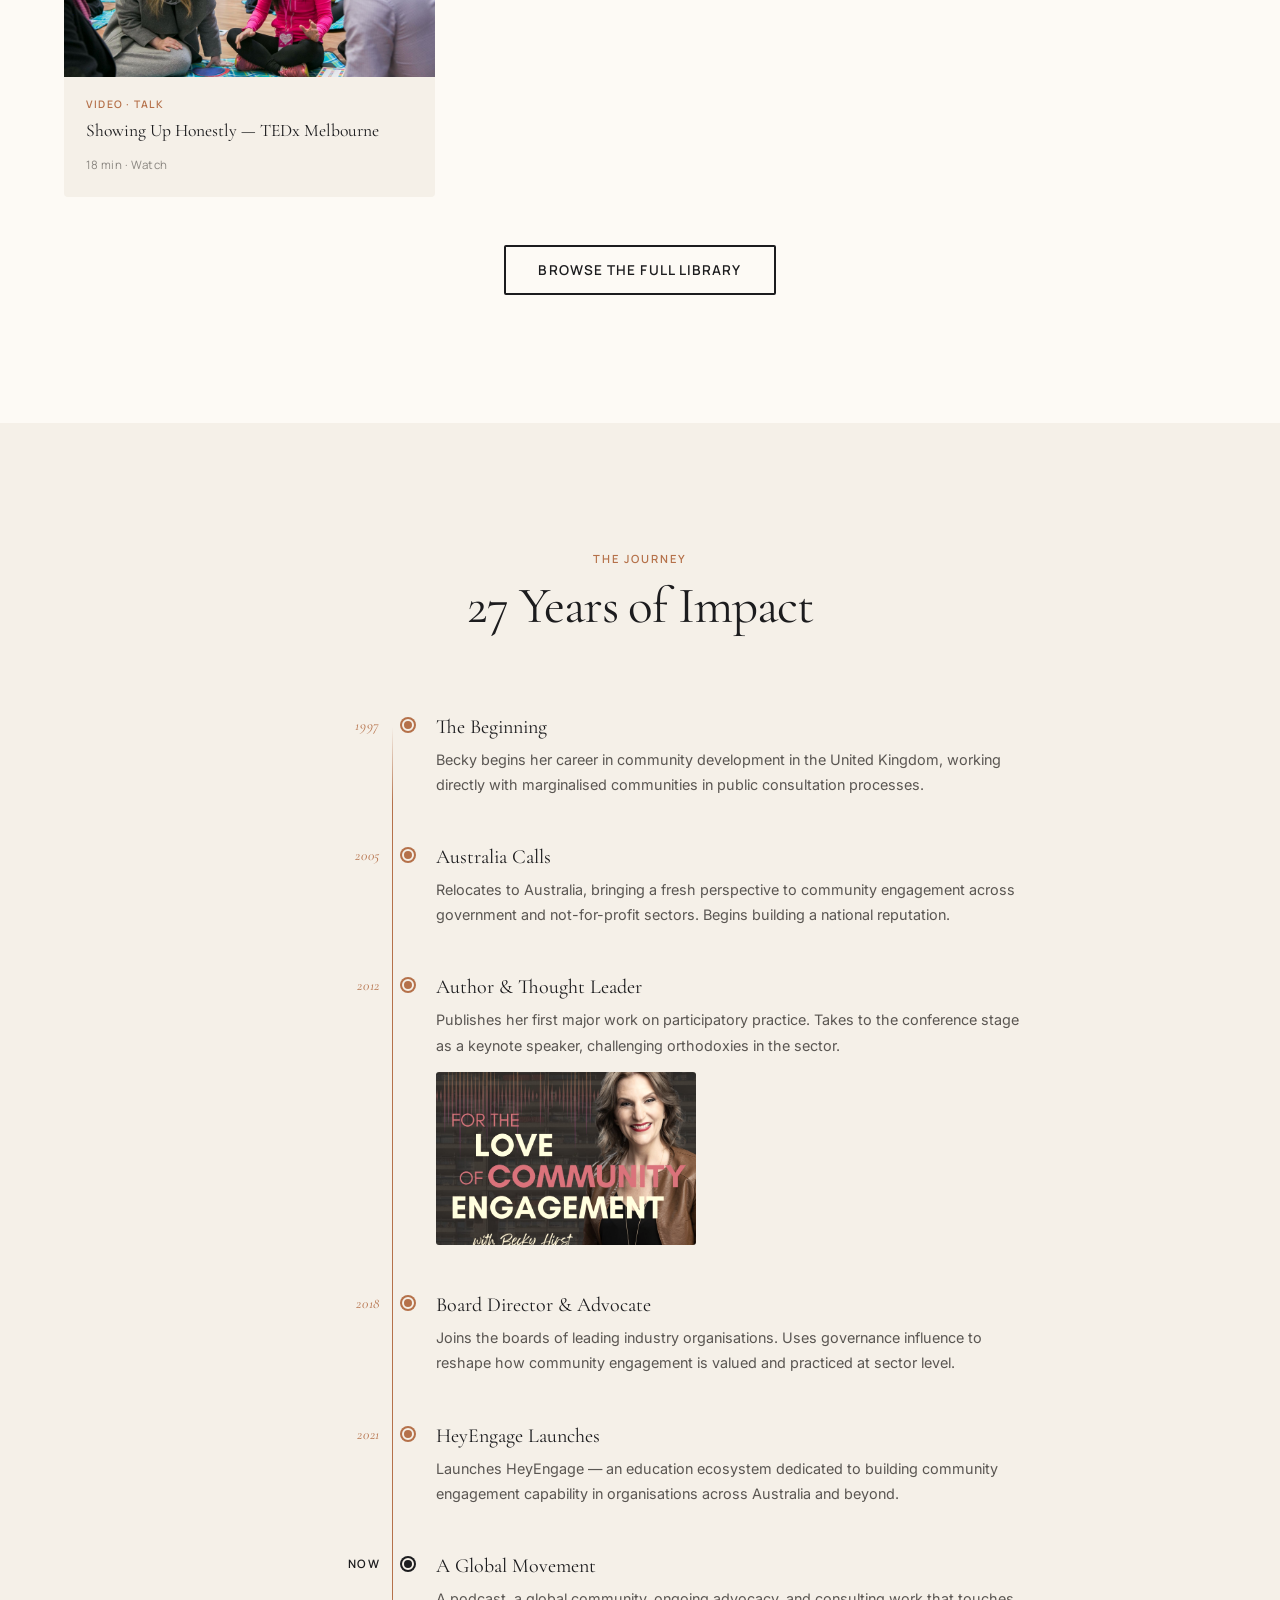
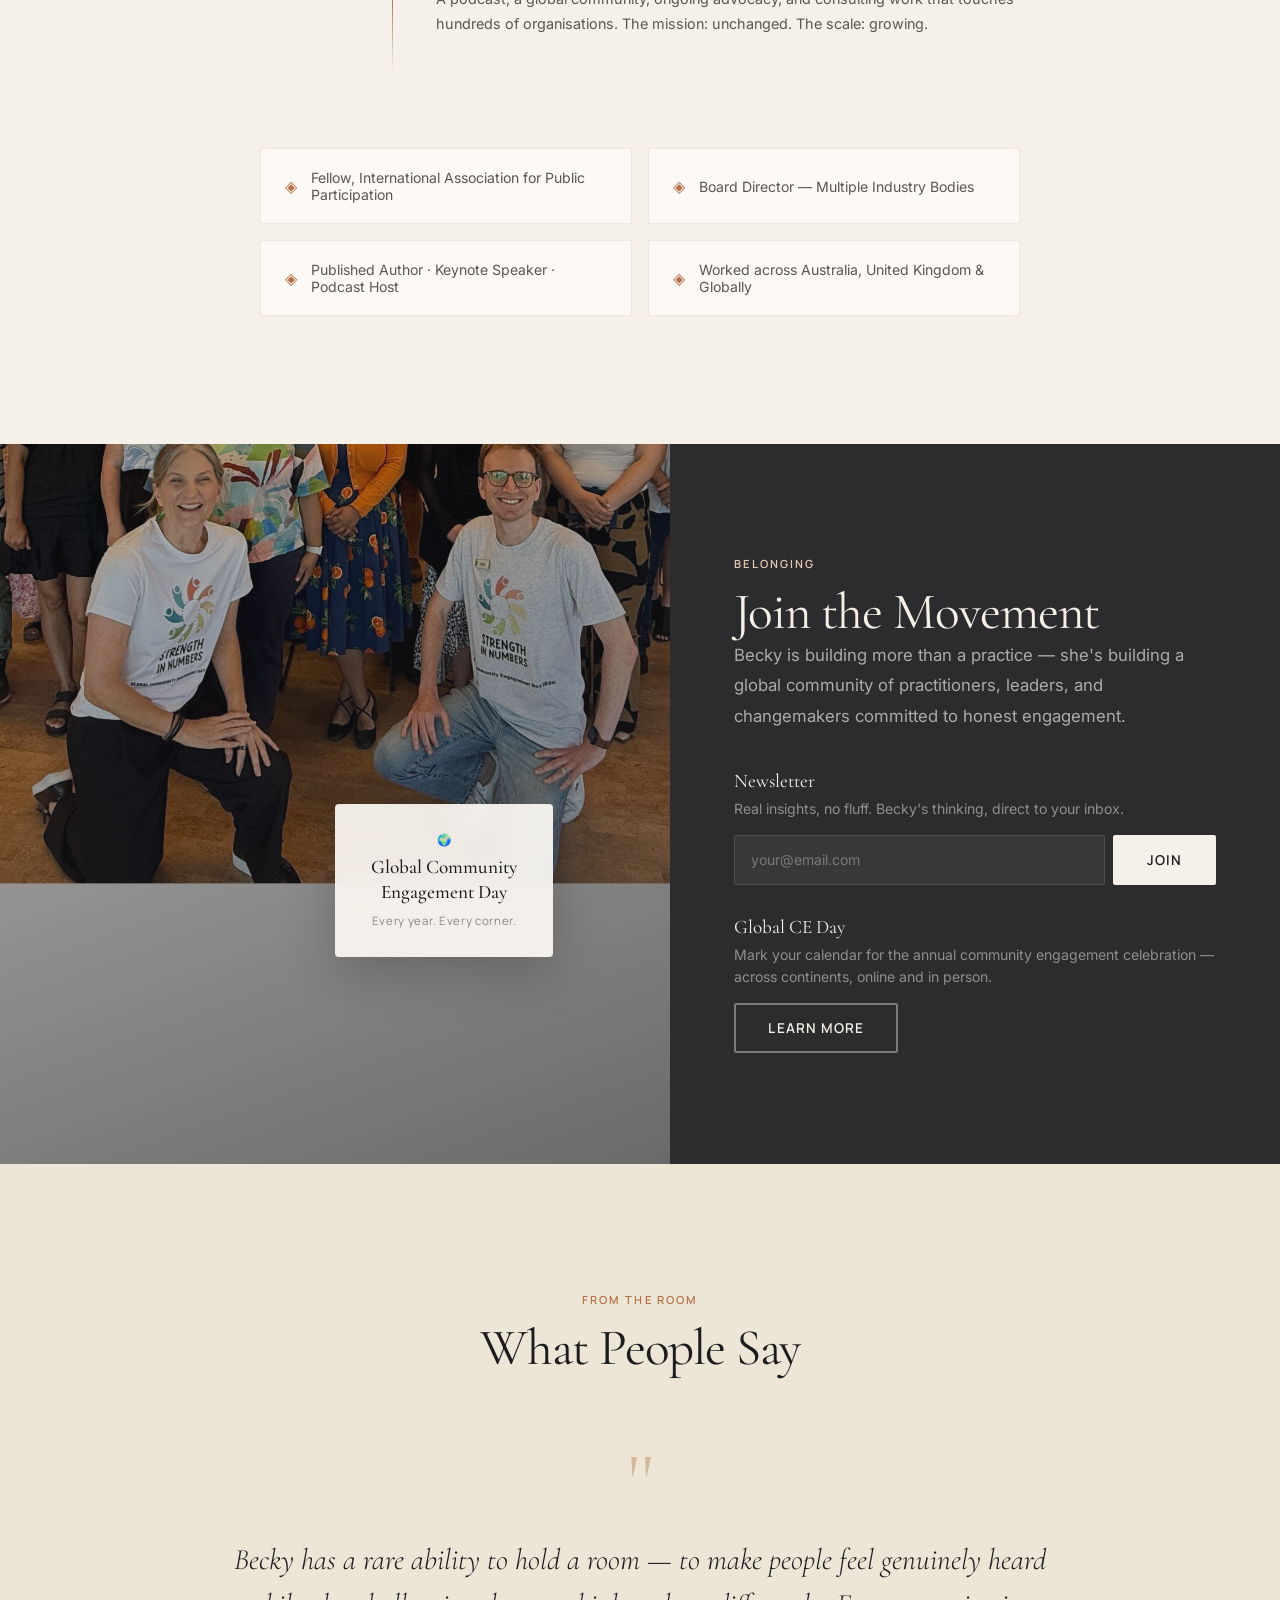
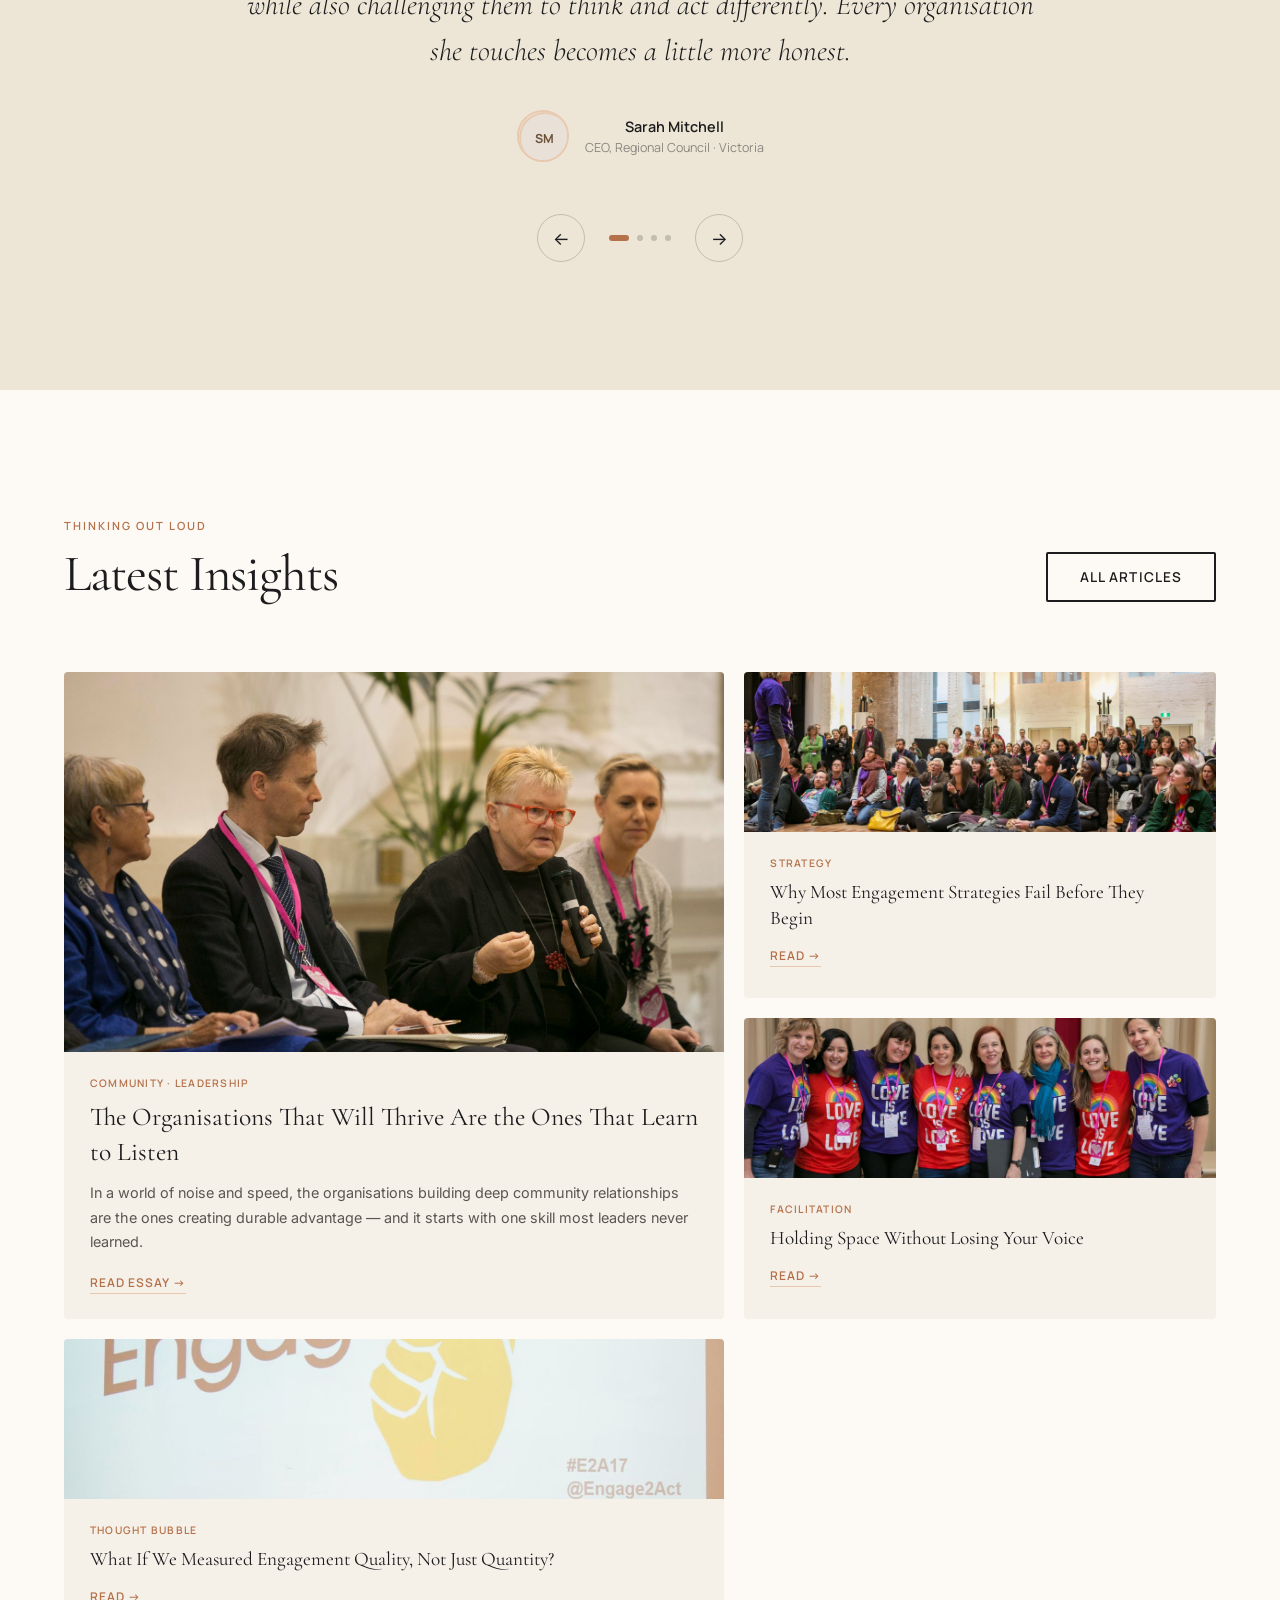
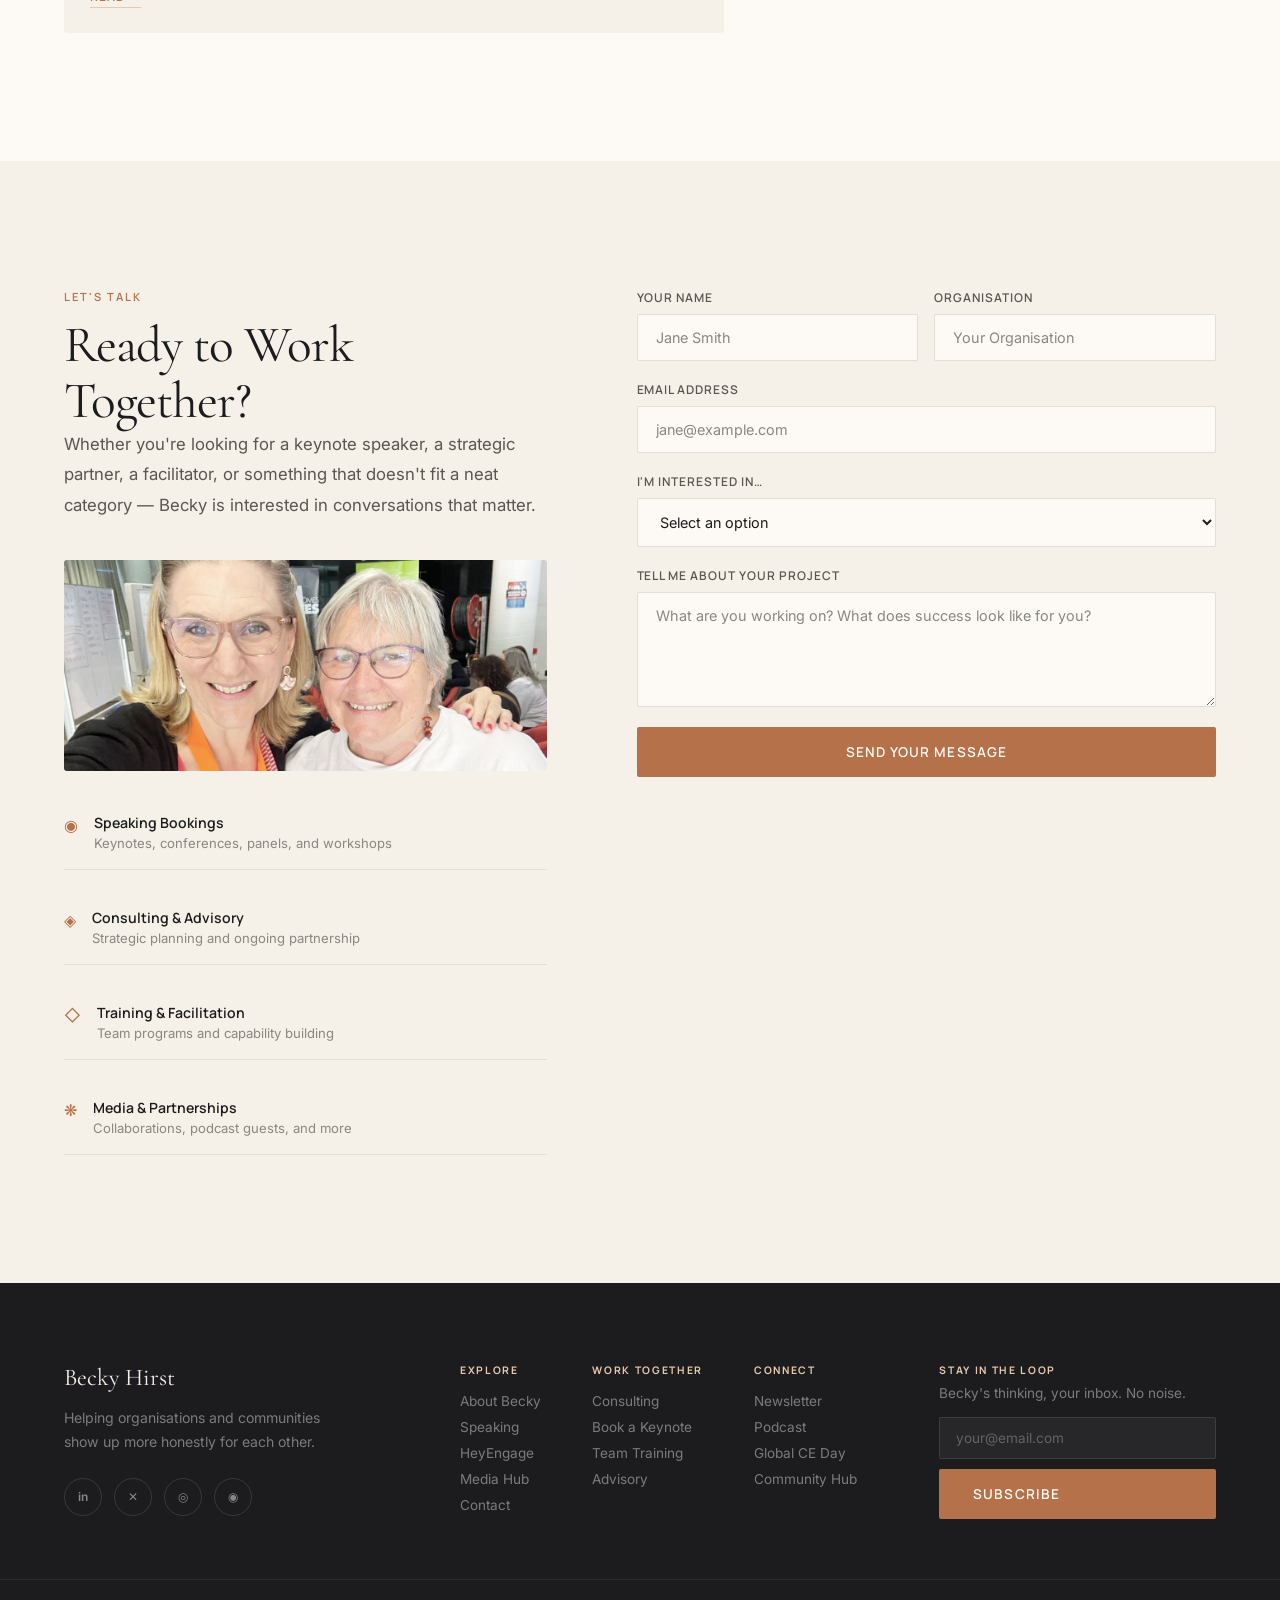
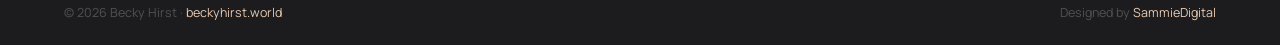
==== commit a22d50c0: "Add files via upload" ====
--- a/index.html
+++ b/index.html
@@ -124,7 +124,7 @@
 
       <div class="world-grid">
 
-        <div class="world-card reveal-up" data-delay="0">
+        <div class="world-card reveal-up" data-delay="0" data-bg="images/becky-portrait-1.jpg">
           <div class="world-card-inner">
             <div class="world-card-front">
               <div class="world-card-icon">◈</div>
@@ -139,7 +139,7 @@
           </div>
         </div>
 
-        <div class="world-card reveal-up" data-delay="80">
+        <div class="world-card reveal-up" data-delay="80" data-bg="images/speaking-stage.jpg">
           <div class="world-card-inner">
             <div class="world-card-front">
               <div class="world-card-icon">◉</div>
@@ -154,7 +154,7 @@
           </div>
         </div>
 
-        <div class="world-card reveal-up" data-delay="160">
+        <div class="world-card reveal-up" data-delay="160" data-bg="images/becky-portrait-2.jpg">
           <div class="world-card-inner">
             <div class="world-card-front">
               <div class="world-card-icon">◇</div>
@@ -169,7 +169,7 @@
           </div>
         </div>
 
-        <div class="world-card reveal-up" data-delay="240">
+        <div class="world-card reveal-up" data-delay="240" data-bg="images/workshop-1.jpg">
           <div class="world-card-inner">
             <div class="world-card-front">
               <div class="world-card-icon">▲</div>
@@ -184,7 +184,7 @@
           </div>
         </div>
 
-        <div class="world-card reveal-up" data-delay="320">
+        <div class="world-card reveal-up" data-delay="320" data-bg="images/becky-portrait-3.jpg">
           <div class="world-card-inner">
             <div class="world-card-front">
               <div class="world-card-icon">◎</div>
@@ -199,7 +199,7 @@
           </div>
         </div>
 
-        <div class="world-card reveal-up" data-delay="400">
+        <div class="world-card reveal-up" data-delay="400" data-bg="images/community-gathering.jpg">
           <div class="world-card-inner">
             <div class="world-card-front">
               <div class="world-card-icon">❋</div>
@@ -536,6 +536,9 @@
           <div class="timeline-content">
             <h4>Author & Thought Leader</h4>
             <p>Publishes her first major work on participatory practice. Takes to the conference stage as a keynote speaker, challenging orthodoxies in the sector.</p>
+            <div class="timeline-photo">
+              <img src="images/avatar-2.jpg" alt="Becky Hirst, 2012" loading="lazy" />
+            </div>
           </div>
         </div>
 
@@ -650,7 +653,7 @@
             </blockquote>
             <div class="testimonial-author">
               <div class="testimonial-avatar">
-                <img src="images/avatar-1.jpg" alt="Sarah M." loading="lazy" />
+                <span class="avatar-initials" data-initials="SM" data-hue="30"></span>
               </div>
               <div>
                 <strong>Sarah Mitchell</strong>
@@ -666,7 +669,7 @@
             </blockquote>
             <div class="testimonial-author">
               <div class="testimonial-avatar">
-                <img src="images/avatar-2.jpg" alt="James T." loading="lazy" />
+                <span class="avatar-initials" data-initials="JT" data-hue="200"></span>
               </div>
               <div>
                 <strong>James Thompson</strong>
@@ -682,7 +685,7 @@
             </blockquote>
             <div class="testimonial-author">
               <div class="testimonial-avatar">
-                <img src="images/avatar-3.jpg" alt="Amara N." loading="lazy" />
+                <span class="avatar-initials" data-initials="AN" data-hue="150"></span>
               </div>
               <div>
                 <strong>Amara Nwosu</strong>
@@ -698,7 +701,7 @@
             </blockquote>
             <div class="testimonial-author">
               <div class="testimonial-avatar">
-                <img src="images/avatar-4.jpg" alt="David R." loading="lazy" />
+                <span class="avatar-initials" data-initials="DR" data-hue="340"></span>
               </div>
               <div>
                 <strong>David Reynolds</strong>
@@ -788,6 +791,10 @@
           <p class="contact-desc">
             Whether you're looking for a keynote speaker, a strategic partner, a facilitator, or something that doesn't fit a neat category — Becky is interested in conversations that matter.
           </p>
+
+          <div class="contact-portrait">
+            <img src="images/avatar-3.jpg" alt="Becky Hirst" loading="lazy" />
+          </div>
 
           <div class="contact-ways">
             <div class="contact-way">
--- a/styles.css
+++ b/styles.css
@@ -1777,3 +1777,163 @@
   .reveal-up { opacity: 1; transform: none; }
   .hero-image-wrap { transform: none !important; }
 }
+
+/* ===================== WORLD CARDS — PHOTO BACKGROUNDS ===================== */
+
+/* Photo layer sits behind everything via ::before */
+.world-card::before {
+  content: '';
+  position: absolute;
+  inset: 0;
+  background-size: cover;
+  background-position: center top;
+  background-repeat: no-repeat;
+  z-index: 0;
+  opacity: 0.12; /* very subtle on front */
+  transition: opacity var(--dur-slow) var(--ease-out);
+}
+
+/* Back face: photo shows more, behind a dark overlay */
+.world-card::after {
+  content: '';
+  position: absolute;
+  inset: 0;
+  background-size: cover;
+  background-position: center top;
+  background-repeat: no-repeat;
+  z-index: 0;
+  opacity: 0;
+  transition: opacity var(--dur-slow) var(--ease-out);
+}
+
+/* Ensure card content sits above photo layers */
+.world-card-front,
+.world-card-back {
+  z-index: 1;
+}
+
+/* On hover: front photo fades, back photo reveals */
+.world-card:hover::before { opacity: 0; }
+.world-card:hover::after  { opacity: 1; }
+
+/* Make front backgrounds semi-transparent so photo bleeds through */
+.world-card-front {
+  background: linear-gradient(160deg, rgba(242,237,228,0.88), rgba(249,245,238,0.88)) !important;
+}
+.world-card:nth-child(2) .world-card-front {
+  background: linear-gradient(160deg, rgba(44,44,46,0.88), rgba(28,28,30,0.88)) !important;
+}
+.world-card:nth-child(4) .world-card-front {
+  background: linear-gradient(160deg, rgba(74,55,40,0.88), rgba(58,42,30,0.88)) !important;
+}
+.world-card:nth-child(6) .world-card-front {
+  background: linear-gradient(160deg, rgba(58,74,58,0.88), rgba(42,58,42,0.88)) !important;
+}
+
+/* Back face: keep bronze overlay but let photo show through */
+.world-card-back {
+  background: linear-gradient(160deg, rgba(181,113,74,0.82), rgba(140,80,45,0.88)) !important;
+}
+
+/* ===================== INITIALS AVATARS ===================== */
+.avatar-initials {
+  display: flex;
+  align-items: center;
+  justify-content: center;
+  width: 52px;
+  height: 52px;
+  border-radius: 50%;
+  flex-shrink: 0;
+  font-family: var(--font-ui);
+  font-size: 0.78rem;
+  font-weight: 700;
+  letter-spacing: 0.04em;
+  border: 2px solid var(--bronze-pale);
+  background: hsl(var(--avatar-hue, 30), 28%, 88%);
+  color: hsl(var(--avatar-hue, 30), 32%, 32%);
+}
+
+/* ===================== AVATAR REUSE — CREATIVE PLACEMENTS ===================== */
+
+/* 1. Story section portrait aside (about.html) */
+.story-portrait-aside {
+  display: flex;
+  flex-direction: column;
+  gap: 10px;
+  margin: 8px 0 24px auto;
+  width: 52%;
+}
+.story-portrait-aside img {
+  width: 100%;
+  aspect-ratio: 4/3;
+  object-fit: cover;
+  object-position: center 20%;
+  border-radius: 3px;
+  filter: grayscale(15%);
+}
+.story-portrait-aside span {
+  font-family: var(--font-ui);
+  font-size: 0.72rem;
+  color: var(--text-muted);
+  letter-spacing: 0.06em;
+  text-align: right;
+  font-style: italic;
+}
+
+/* 2. Credentials section portrait (about.html) */
+.creds-portrait {
+  grid-column: span 4;
+  overflow: hidden;
+  aspect-ratio: 21/6;
+}
+.creds-portrait img {
+  width: 100%;
+  height: 100%;
+  object-fit: cover;
+  object-position: center 25%;
+  filter: grayscale(20%);
+  transition: filter 0.4s ease;
+  display: block;
+}
+.creds-portrait:hover img { filter: grayscale(0%); }
+
+@media (max-width: 1024px) { .creds-portrait { grid-column: span 2; aspect-ratio: 16/5; } }
+@media (max-width: 540px) { .creds-portrait { grid-column: span 1; aspect-ratio: 4/3; } }
+
+/* 3. Timeline photo snapshot (index.html) */
+.timeline-photo {
+  margin-top: 14px;
+  border-radius: 3px;
+  overflow: hidden;
+  max-width: 260px;
+}
+.timeline-photo img {
+  width: 100%;
+  aspect-ratio: 3/2;
+  object-fit: cover;
+  object-position: center 20%;
+  filter: sepia(20%) grayscale(10%);
+  display: block;
+}
+
+/* 4. Contact portrait (index.html) */
+.contact-portrait {
+  margin: 24px 0;
+  border-radius: 3px;
+  overflow: hidden;
+  max-width: 100%;
+}
+.contact-portrait img {
+  width: 100%;
+  aspect-ratio: 16/7;
+  object-fit: cover;
+  object-position: center 20%;
+  display: block;
+  filter: grayscale(10%);
+}
+
+@media (max-width: 700px) {
+  .story-portrait-aside { width: 100%; }
+  .creds-portrait { grid-column: span 1; aspect-ratio: 4/3; }
+  .timeline-photo { max-width: 100%; }
+}
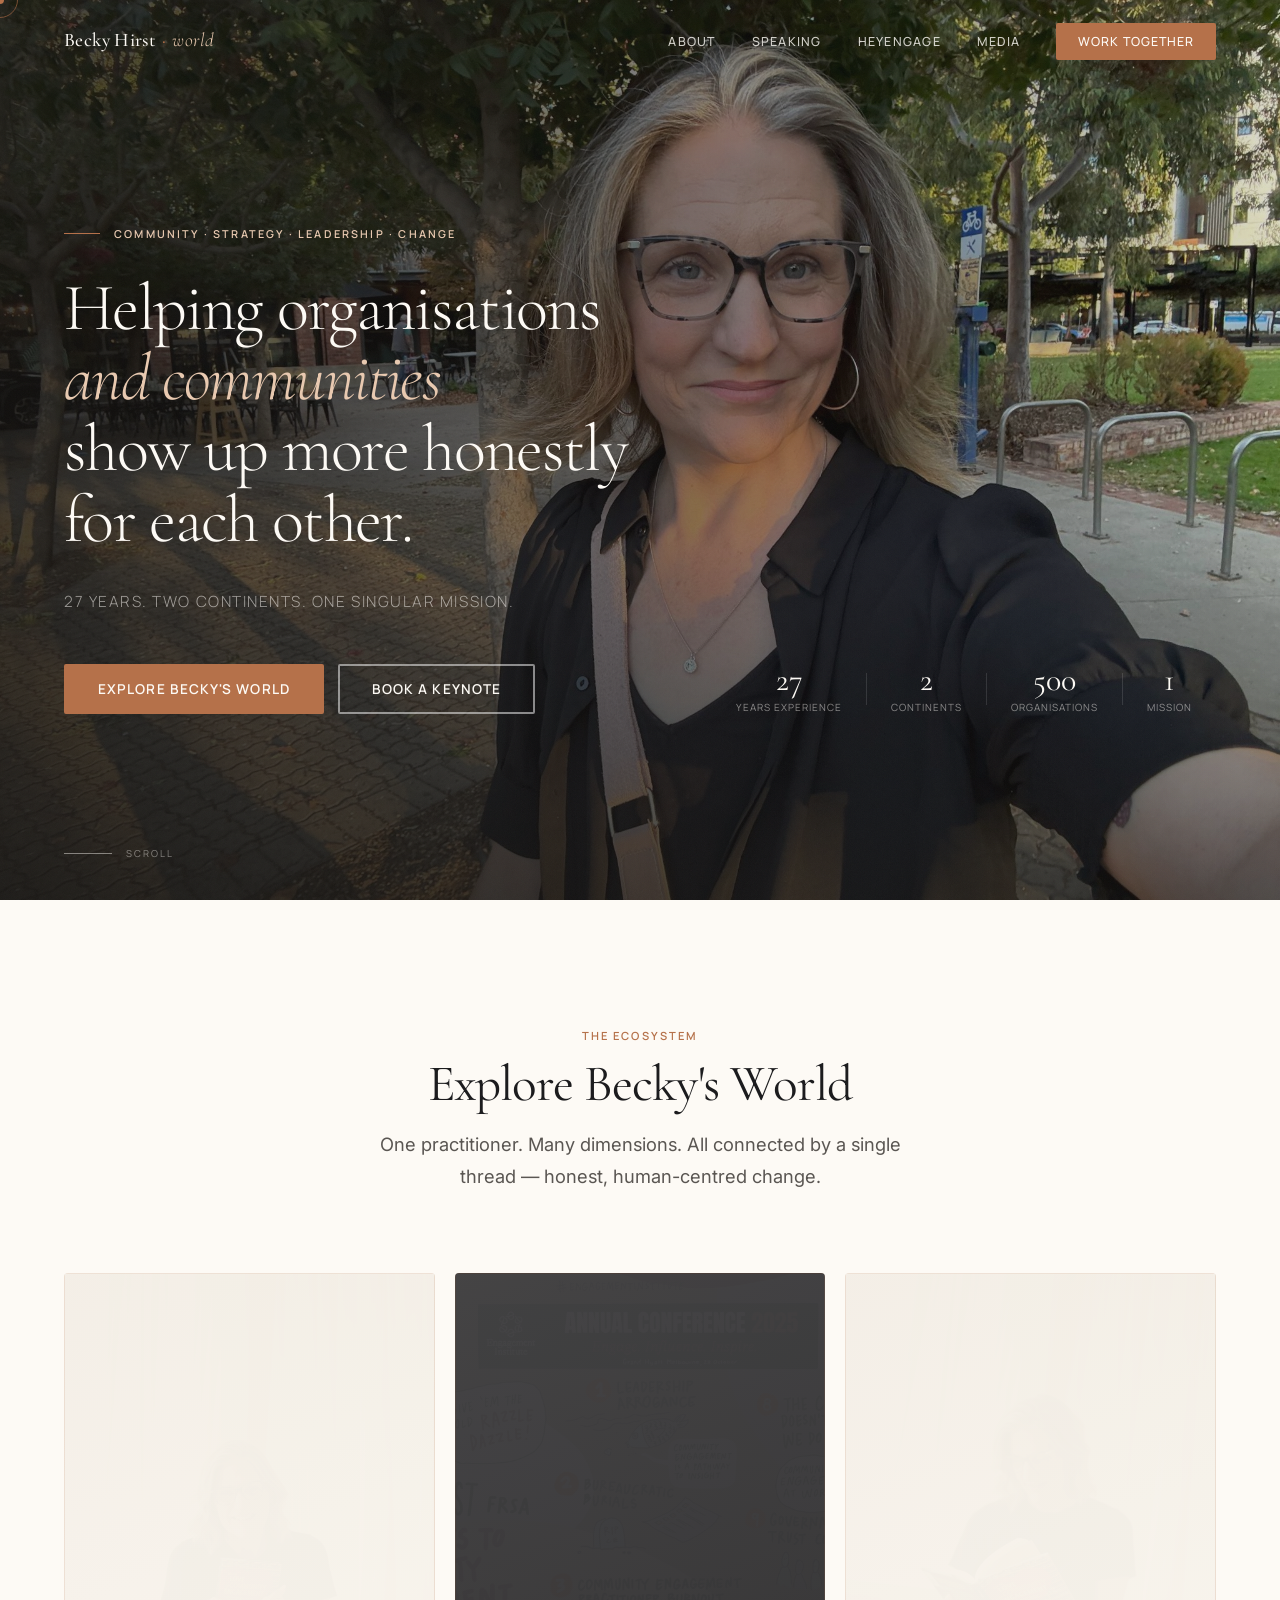
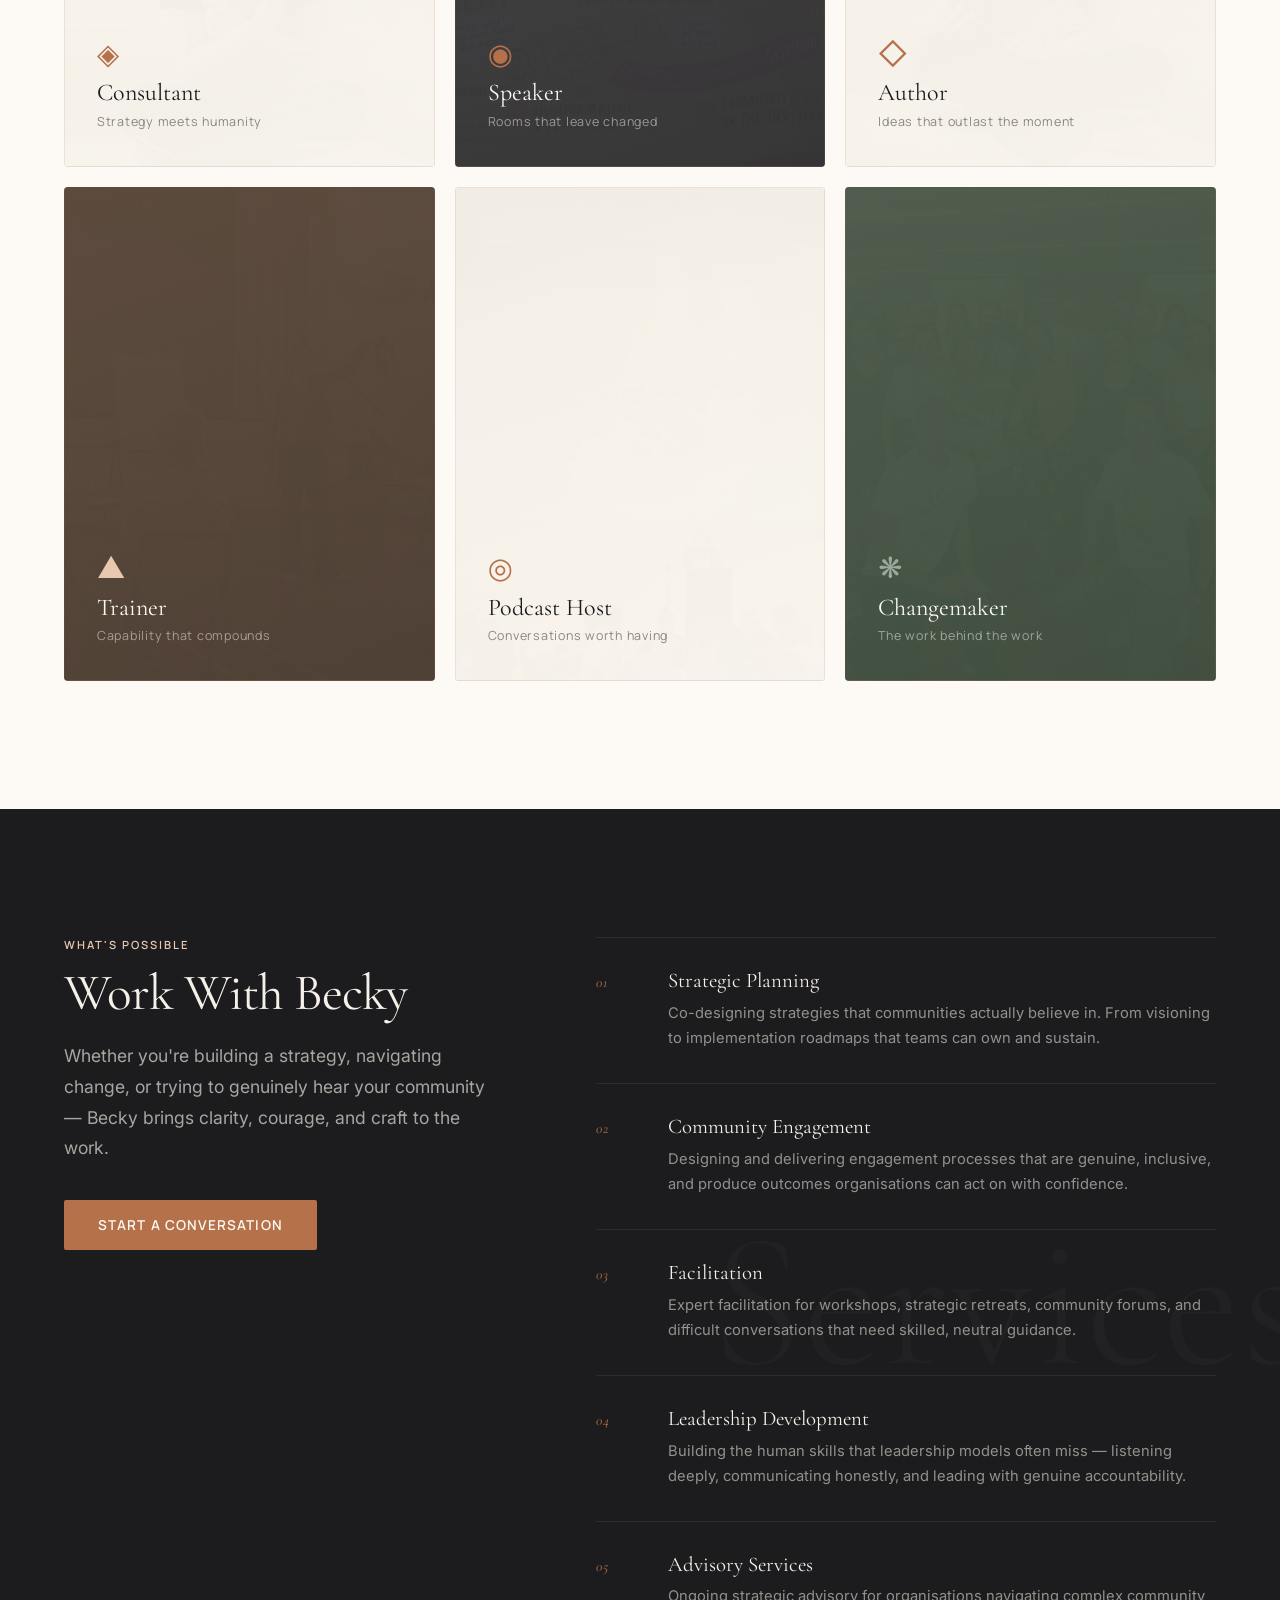
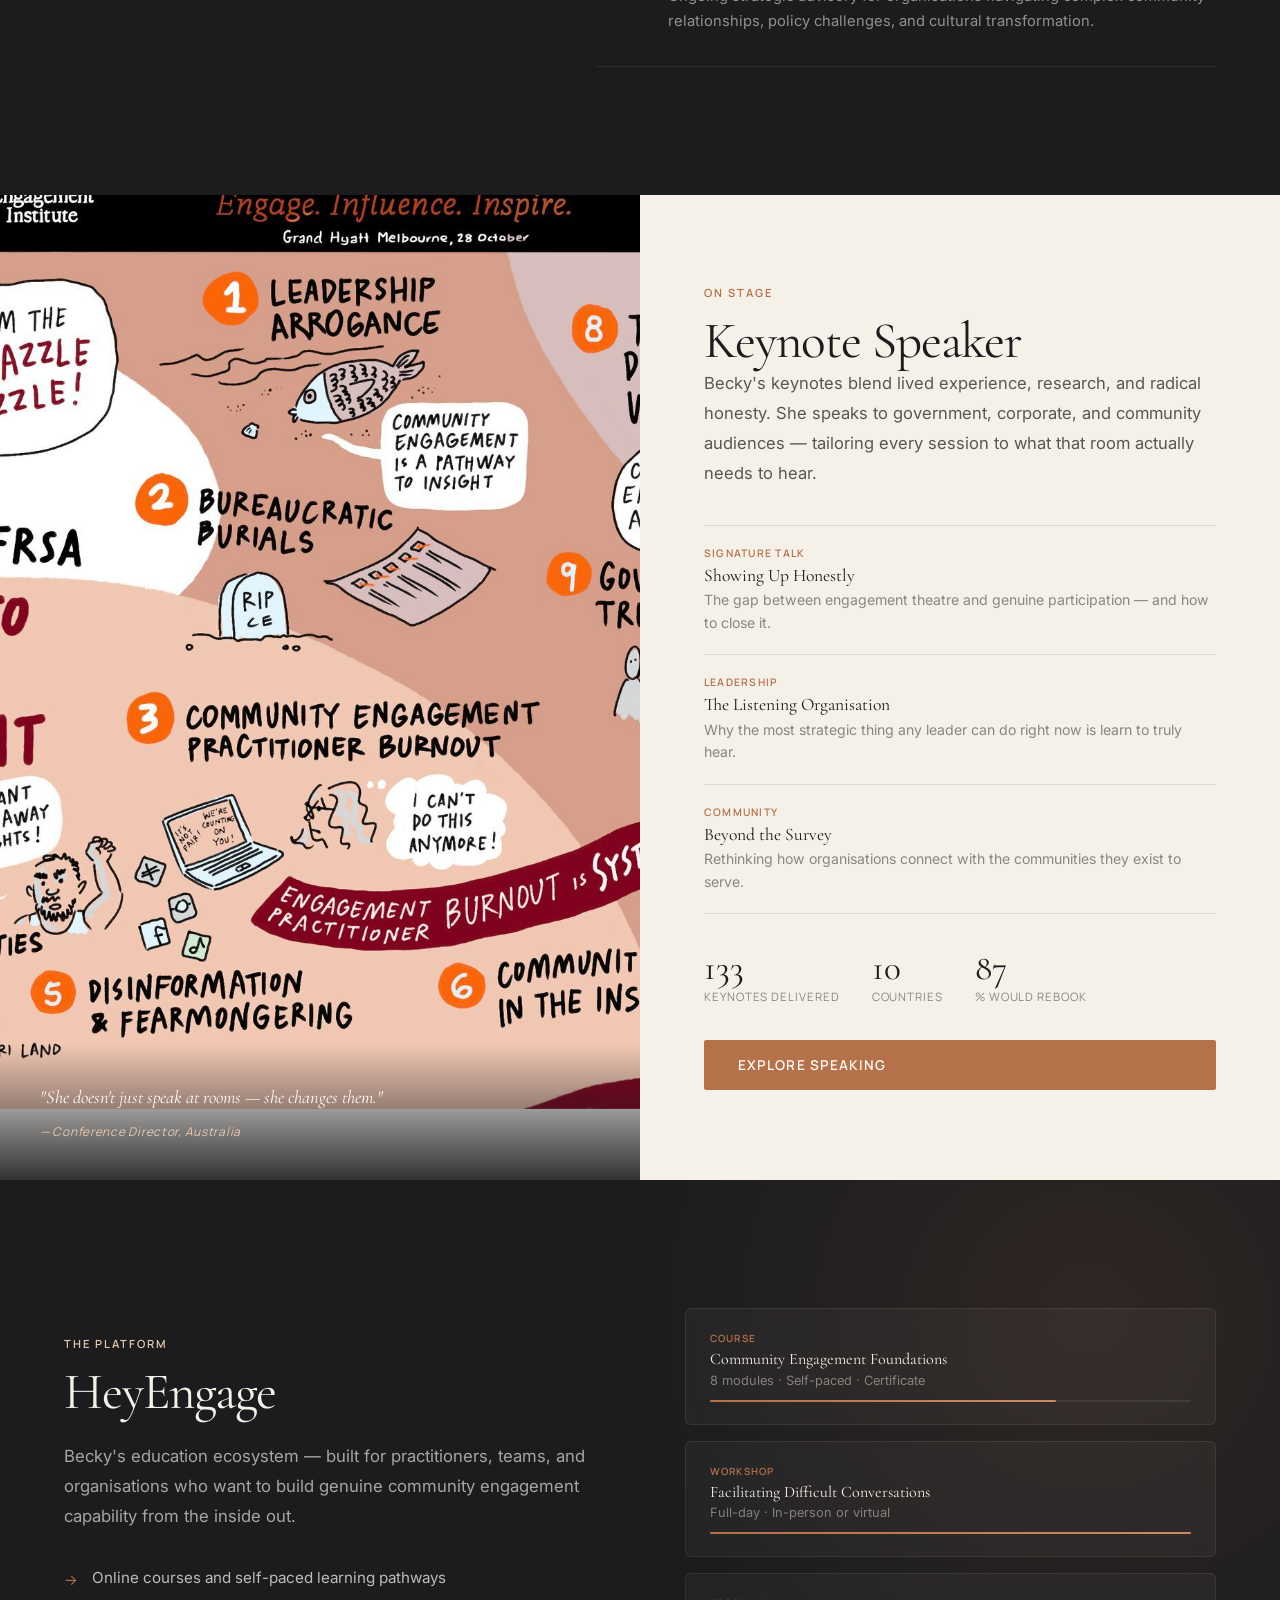
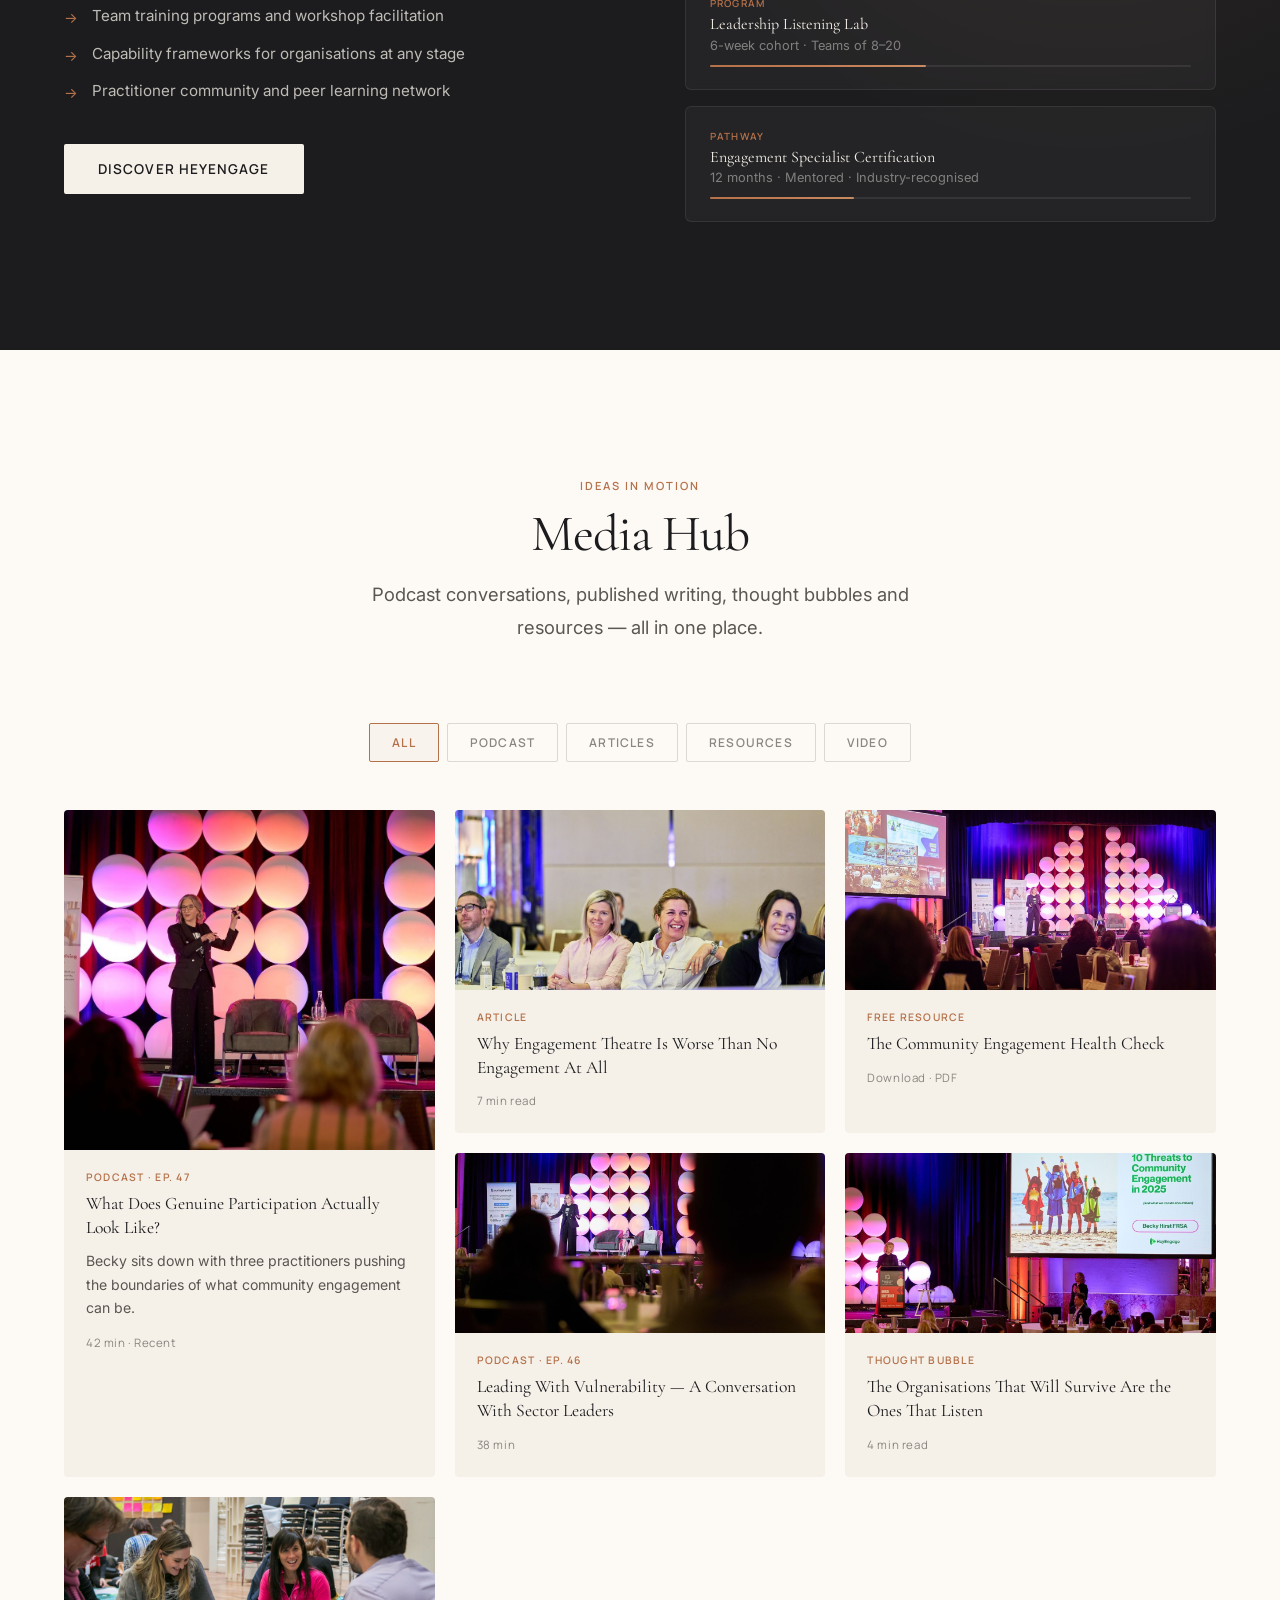
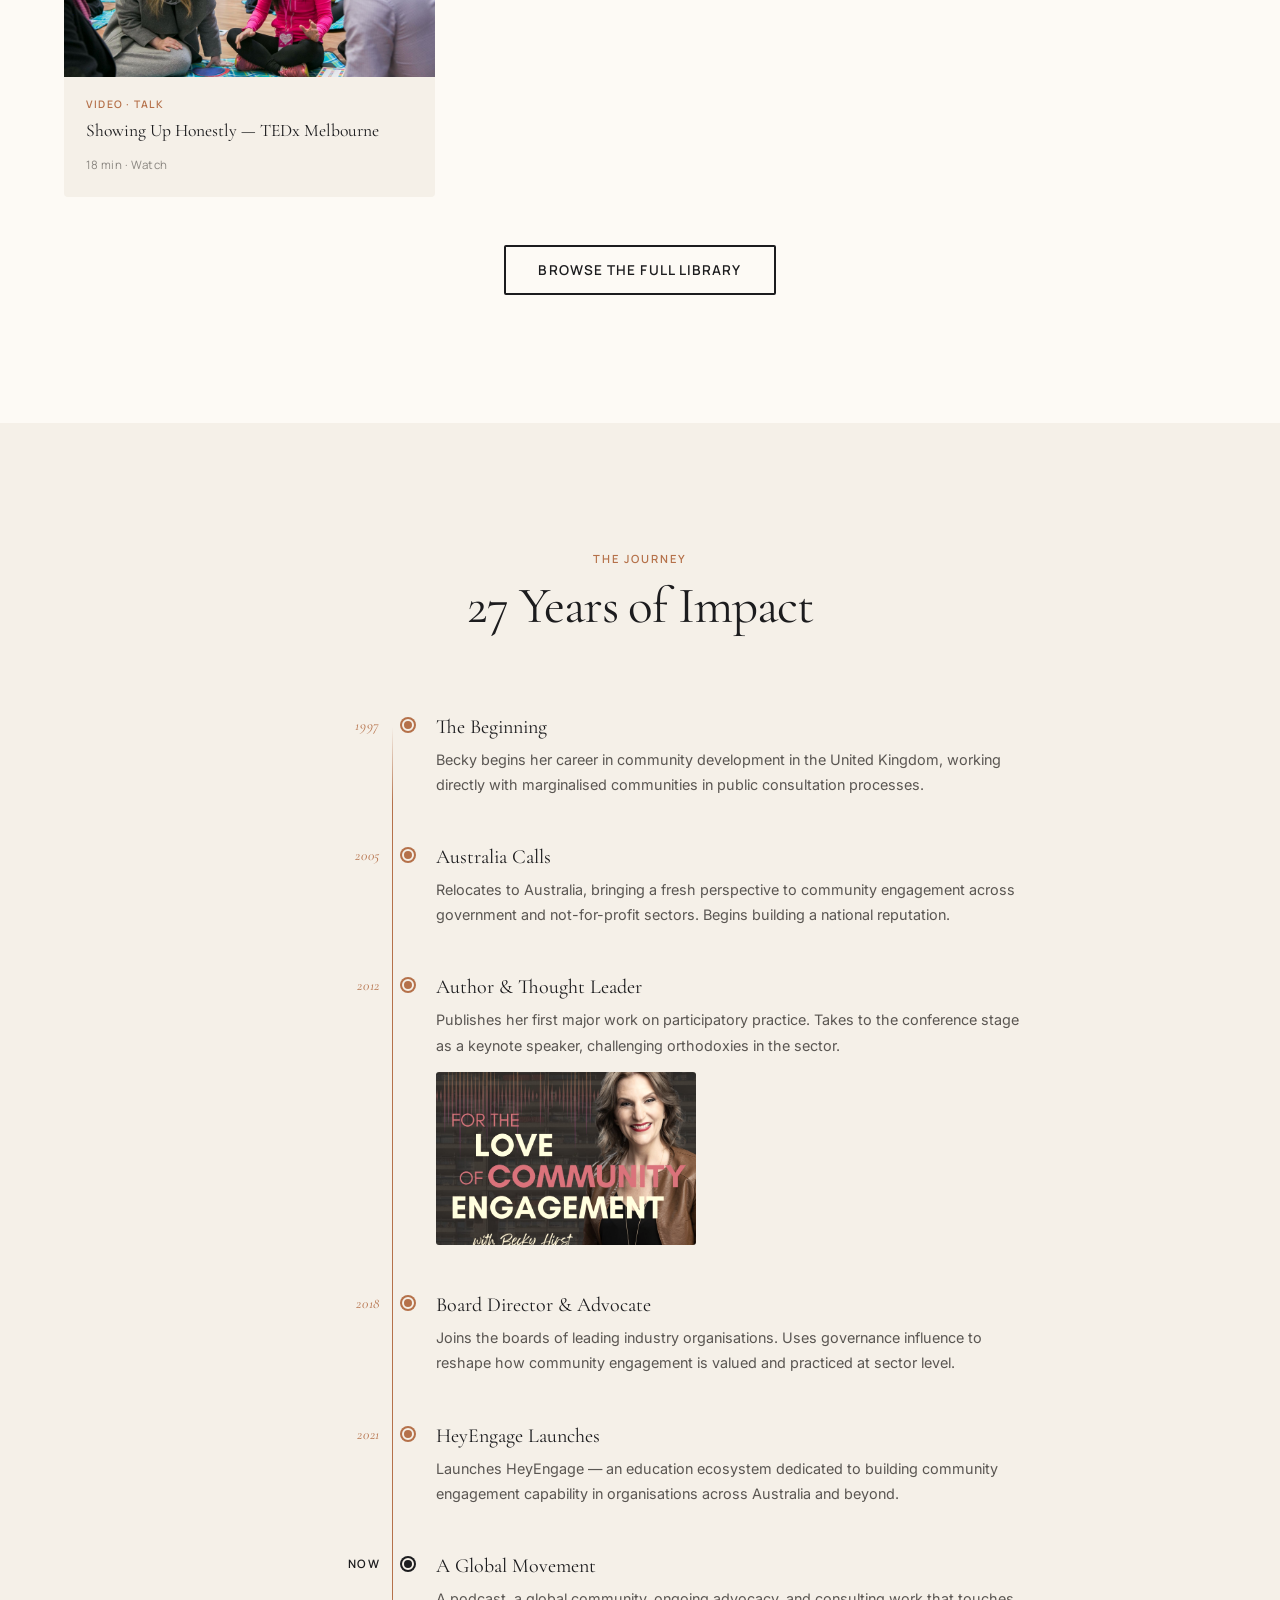
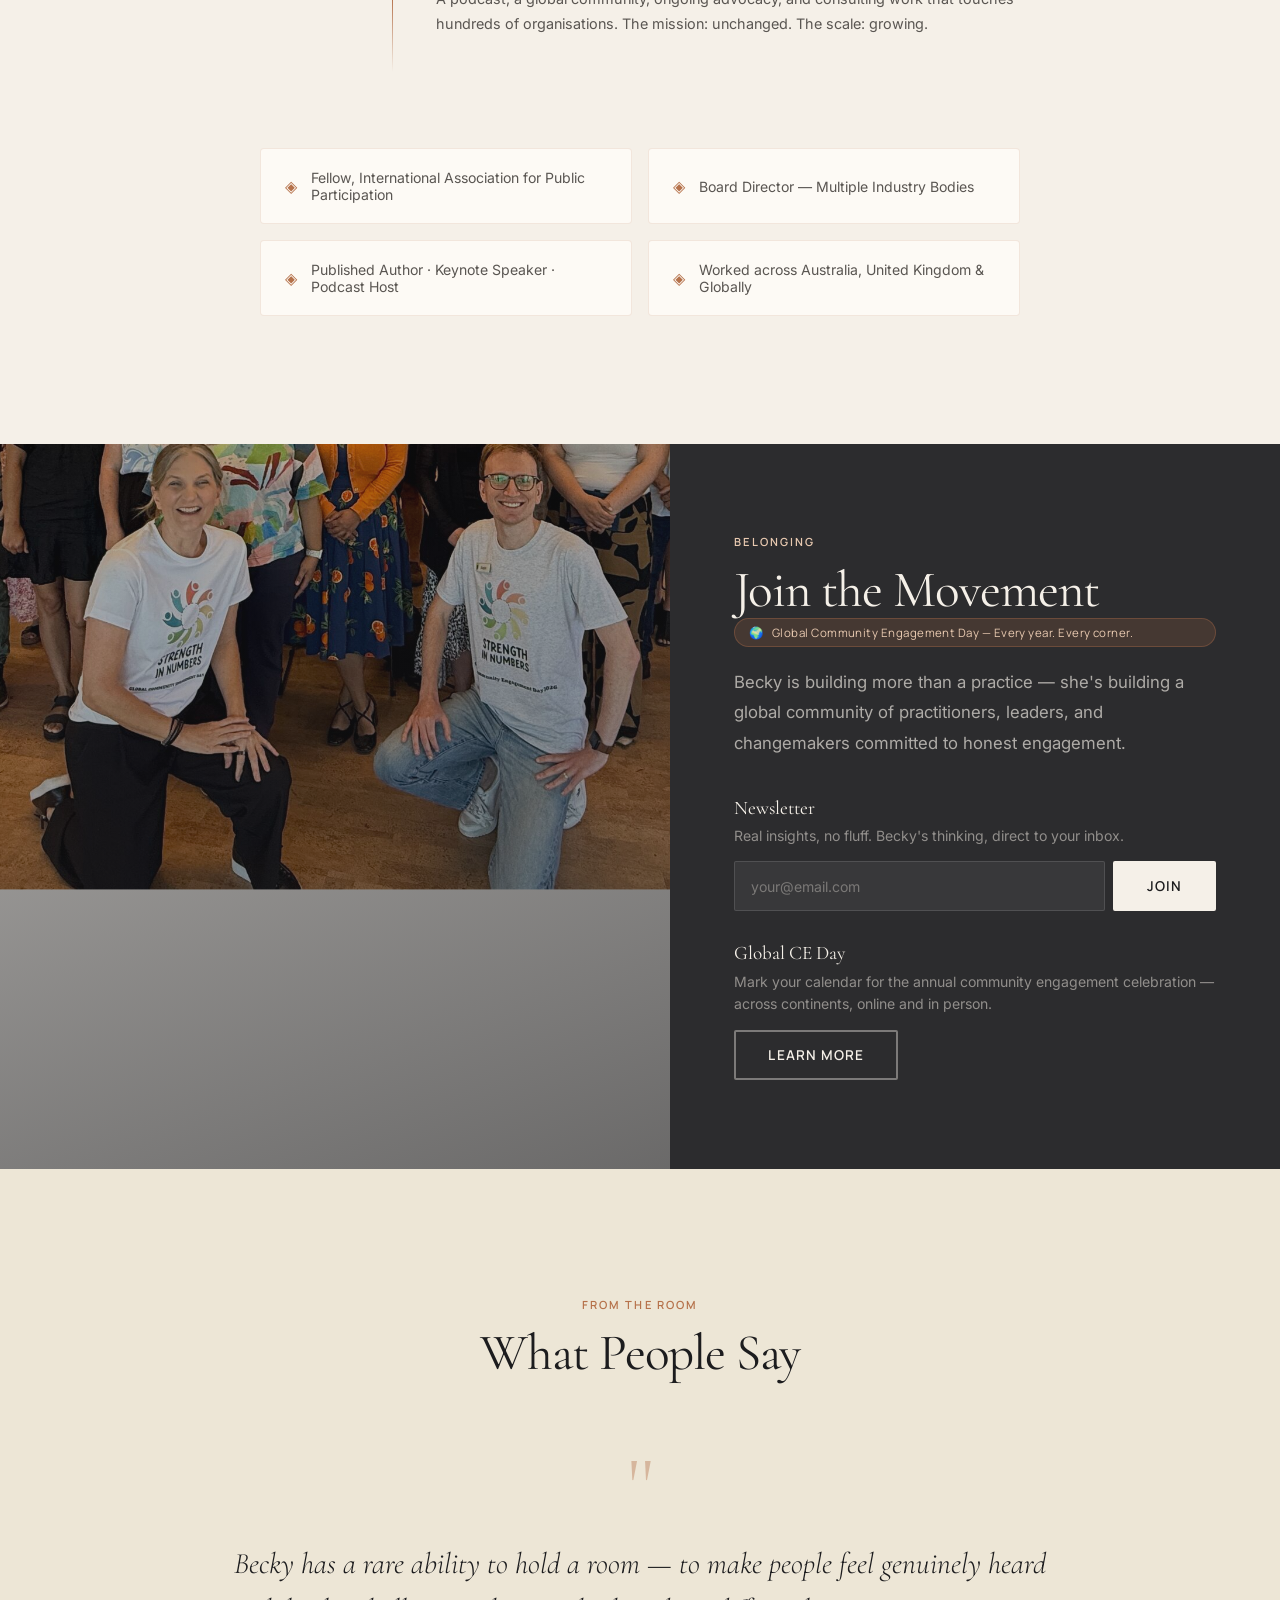
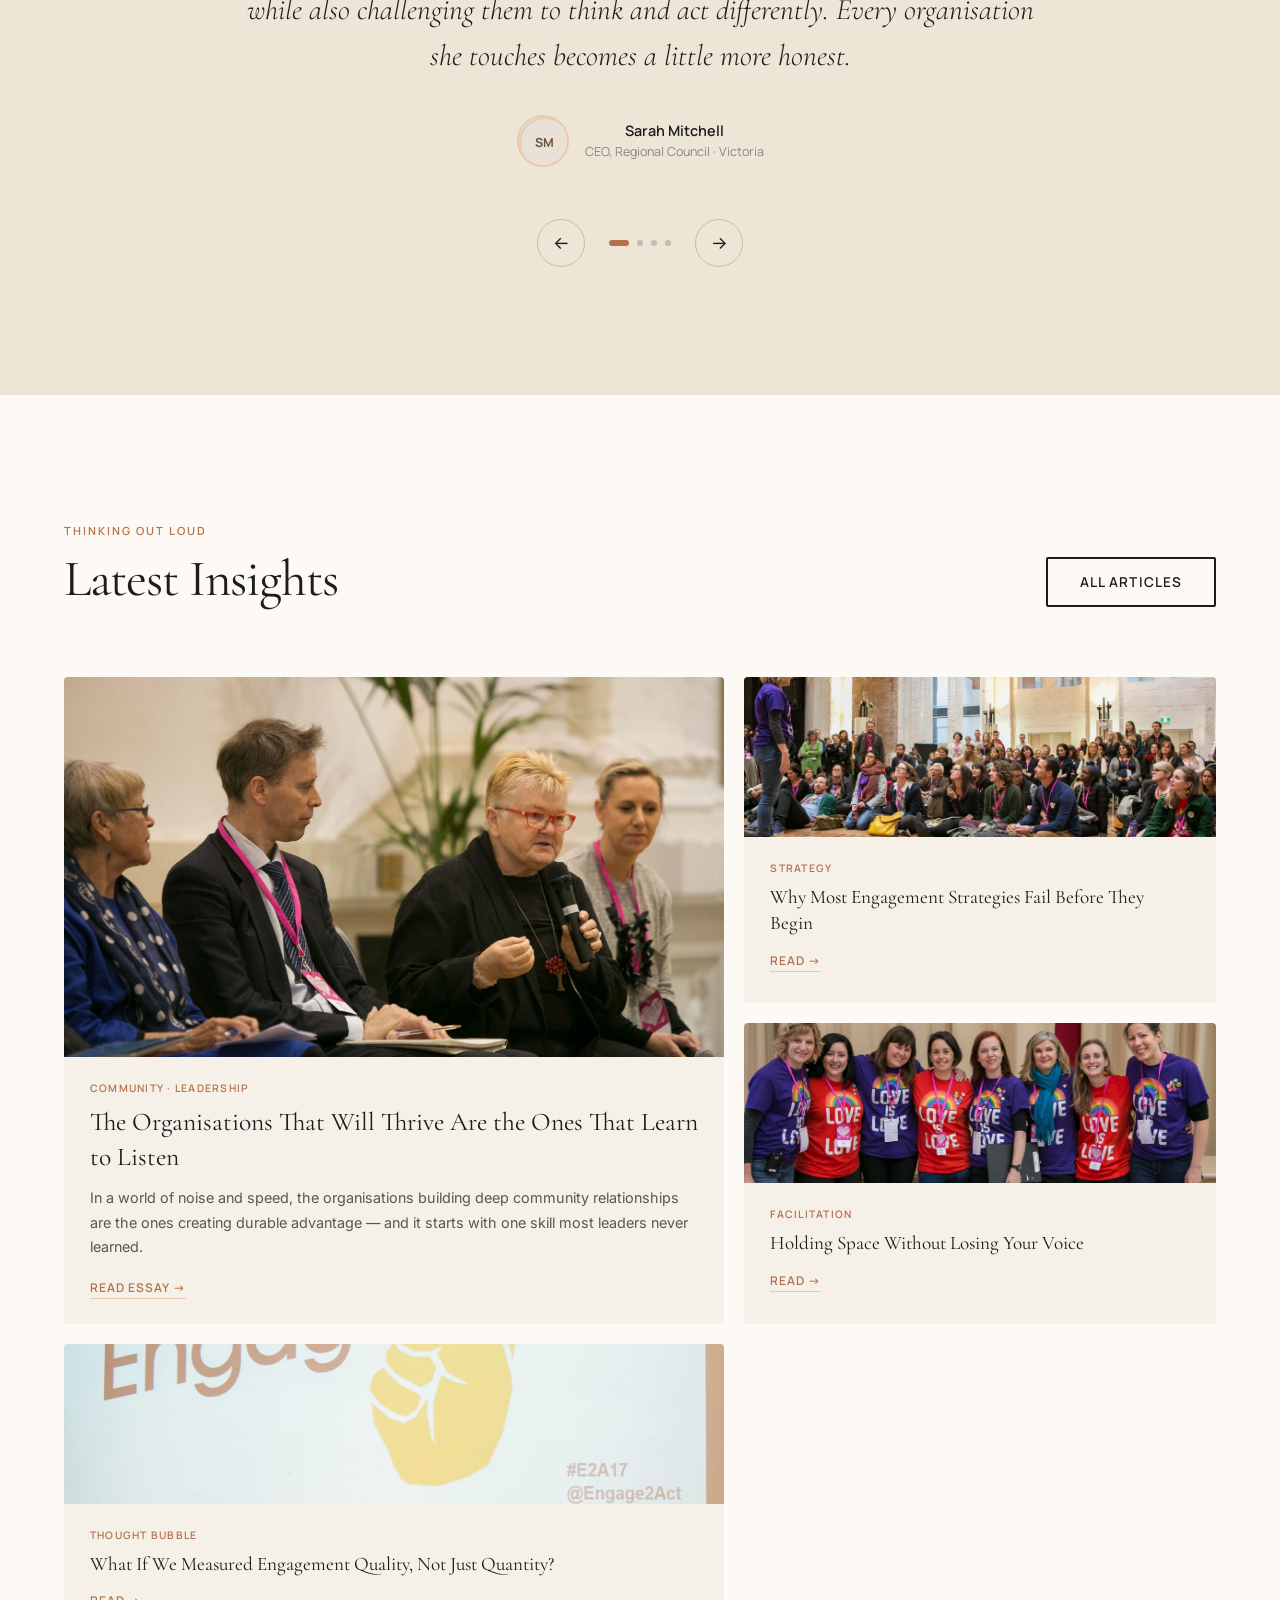
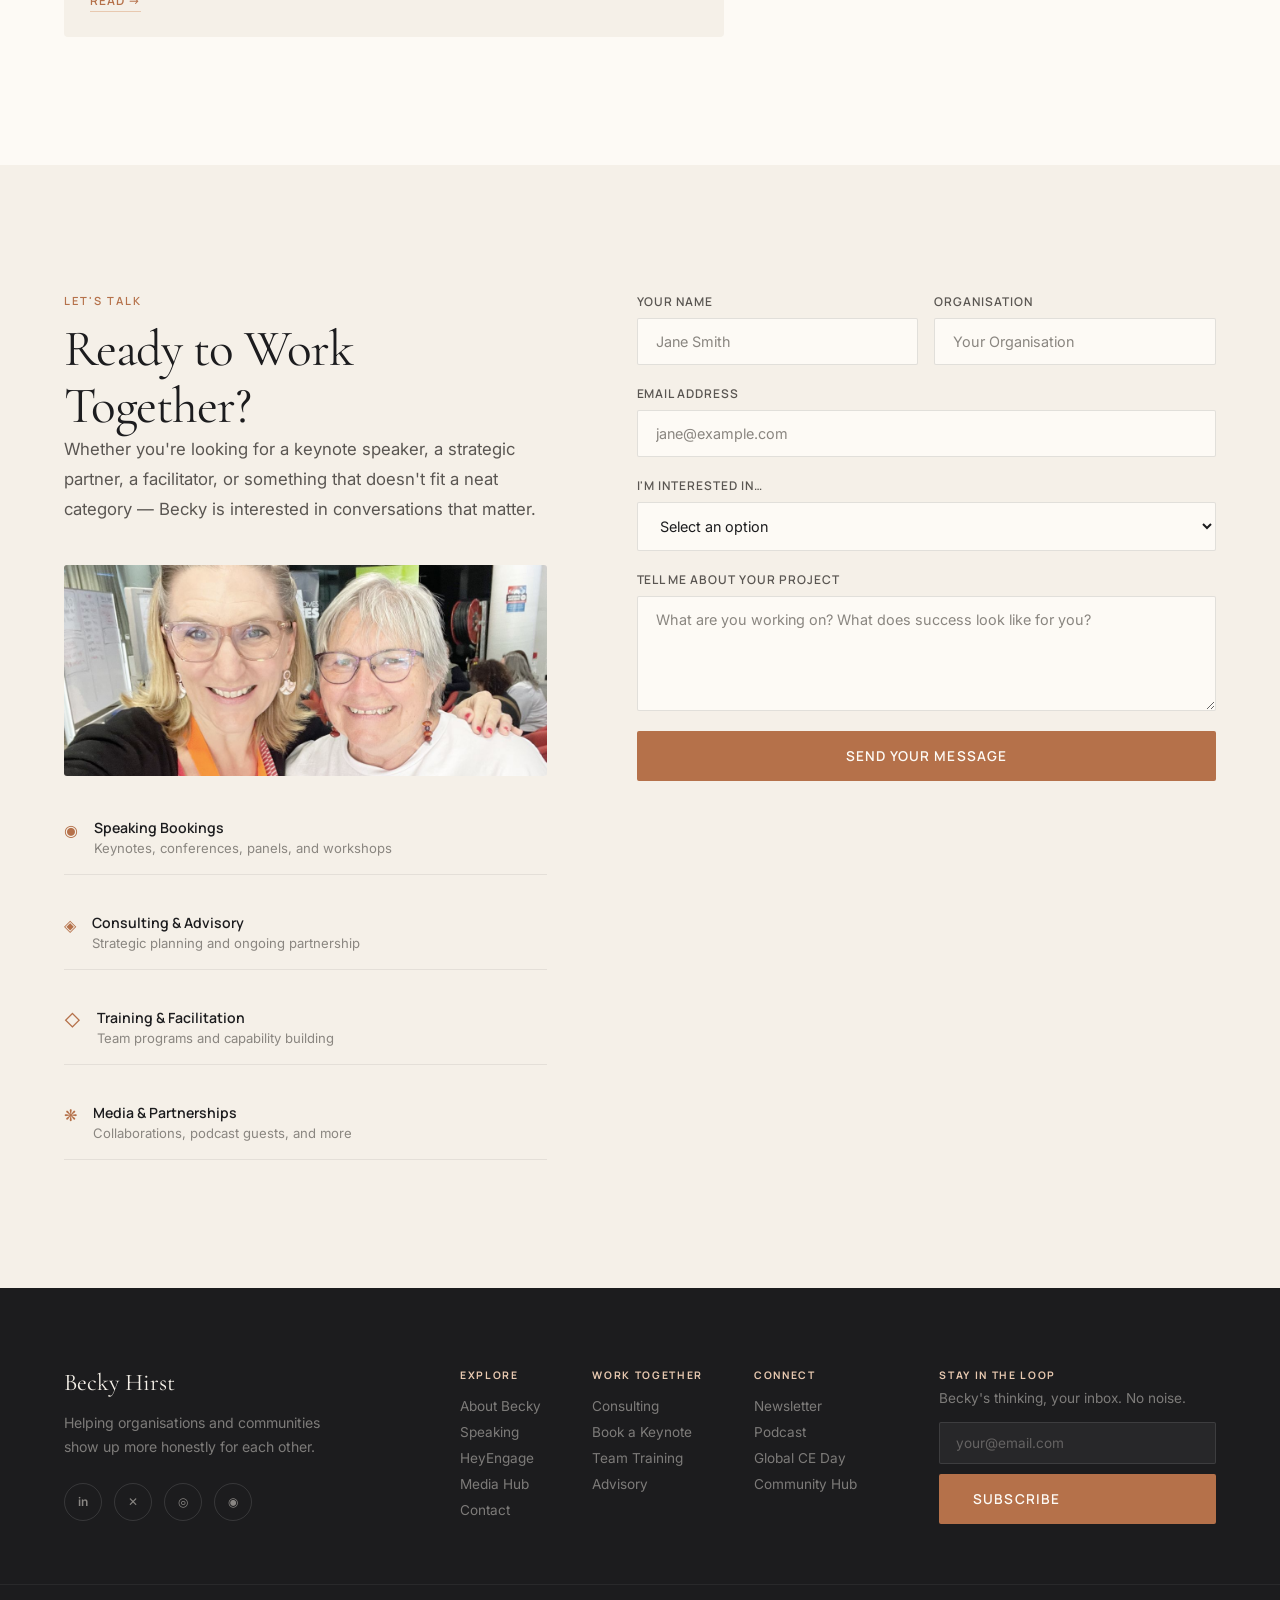
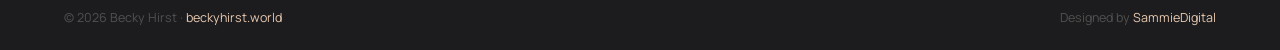
==== commit dace3817: "Add files via upload" ====
--- a/index.html
+++ b/index.html
@@ -602,16 +602,15 @@
           loading="lazy"
         />
         <div class="community-img-overlay"></div>
-        <div class="community-badge reveal-up">
-          <span class="badge-icon">🌍</span>
-          <strong>Global Community<br/>Engagement Day</strong>
-          <span>Every year. Every corner.</span>
-        </div>
       </div>
 
       <div class="community-content reveal-up">
         <p class="section-eyebrow section-eyebrow--light">Belonging</p>
         <h2 class="section-title section-title--light">Join the Movement</h2>
+        <div class="community-ce-tag">
+          <span>🌍</span>
+          <span>Global Community Engagement Day — Every year. Every corner.</span>
+        </div>
         <p class="community-desc">
           Becky is building more than a practice — she's building a global community of practitioners, leaders, and changemakers committed to honest engagement.
         </p>
--- a/styles.css
+++ b/styles.css
@@ -1937,3 +1937,28 @@
   .creds-portrait { grid-column: span 1; aspect-ratio: 4/3; }
   .timeline-photo { max-width: 100%; }
 }
+
+/* Fix 2: CE Day inline tag (replaces face-blocking badge) */
+.community-ce-tag {
+  display: inline-flex;
+  align-items: center;
+  gap: 8px;
+  background: rgba(181,113,74,0.18);
+  border: 1px solid rgba(181,113,74,0.35);
+  border-radius: 100px;
+  padding: 6px 14px;
+  margin-bottom: 20px;
+  font-family: var(--font-ui);
+  font-size: 0.72rem;
+  color: var(--bronze-pale);
+  letter-spacing: 0.04em;
+}
+
+/* Fix 3: Transparent creds boxes so Becky's face shows through */
+.creds-portrait {
+  position: relative;
+}
+.cred-item {
+  background: rgba(249,245,238,0.82) !important;
+  backdrop-filter: blur(2px);
+}
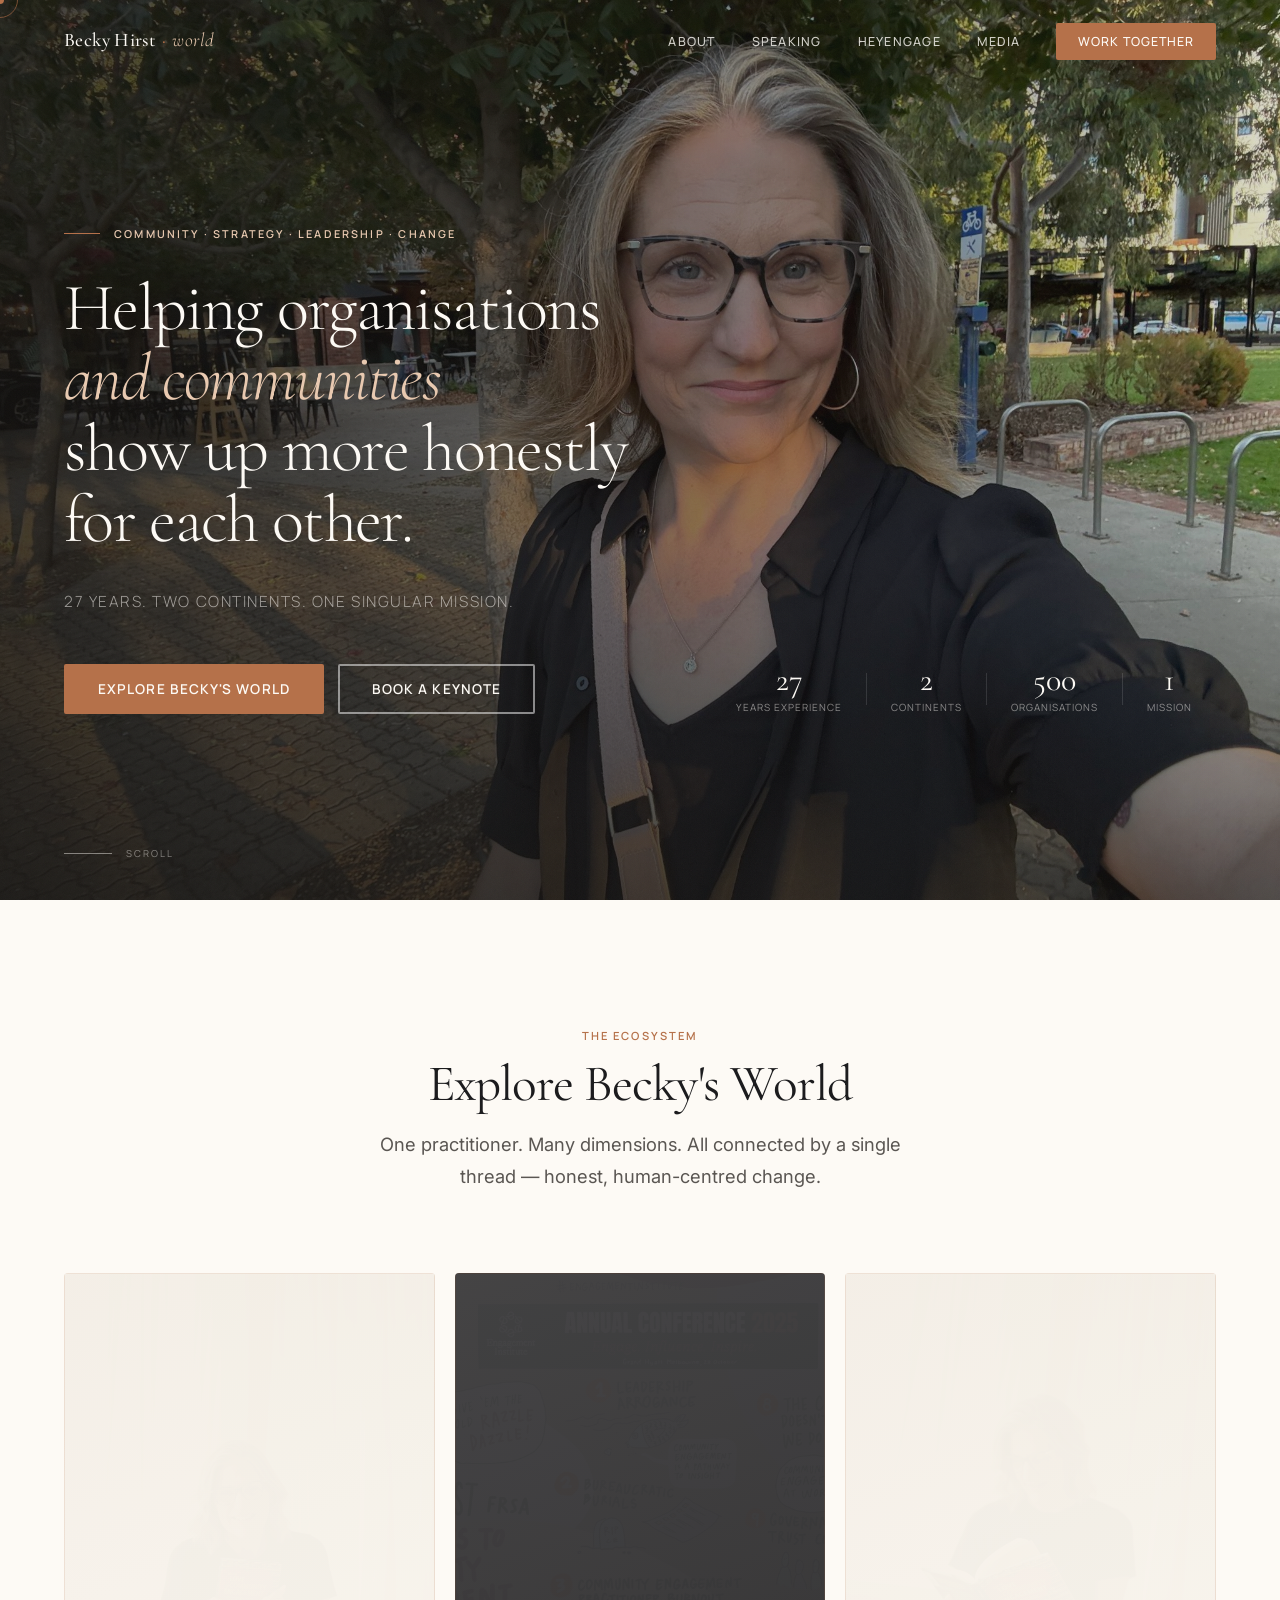
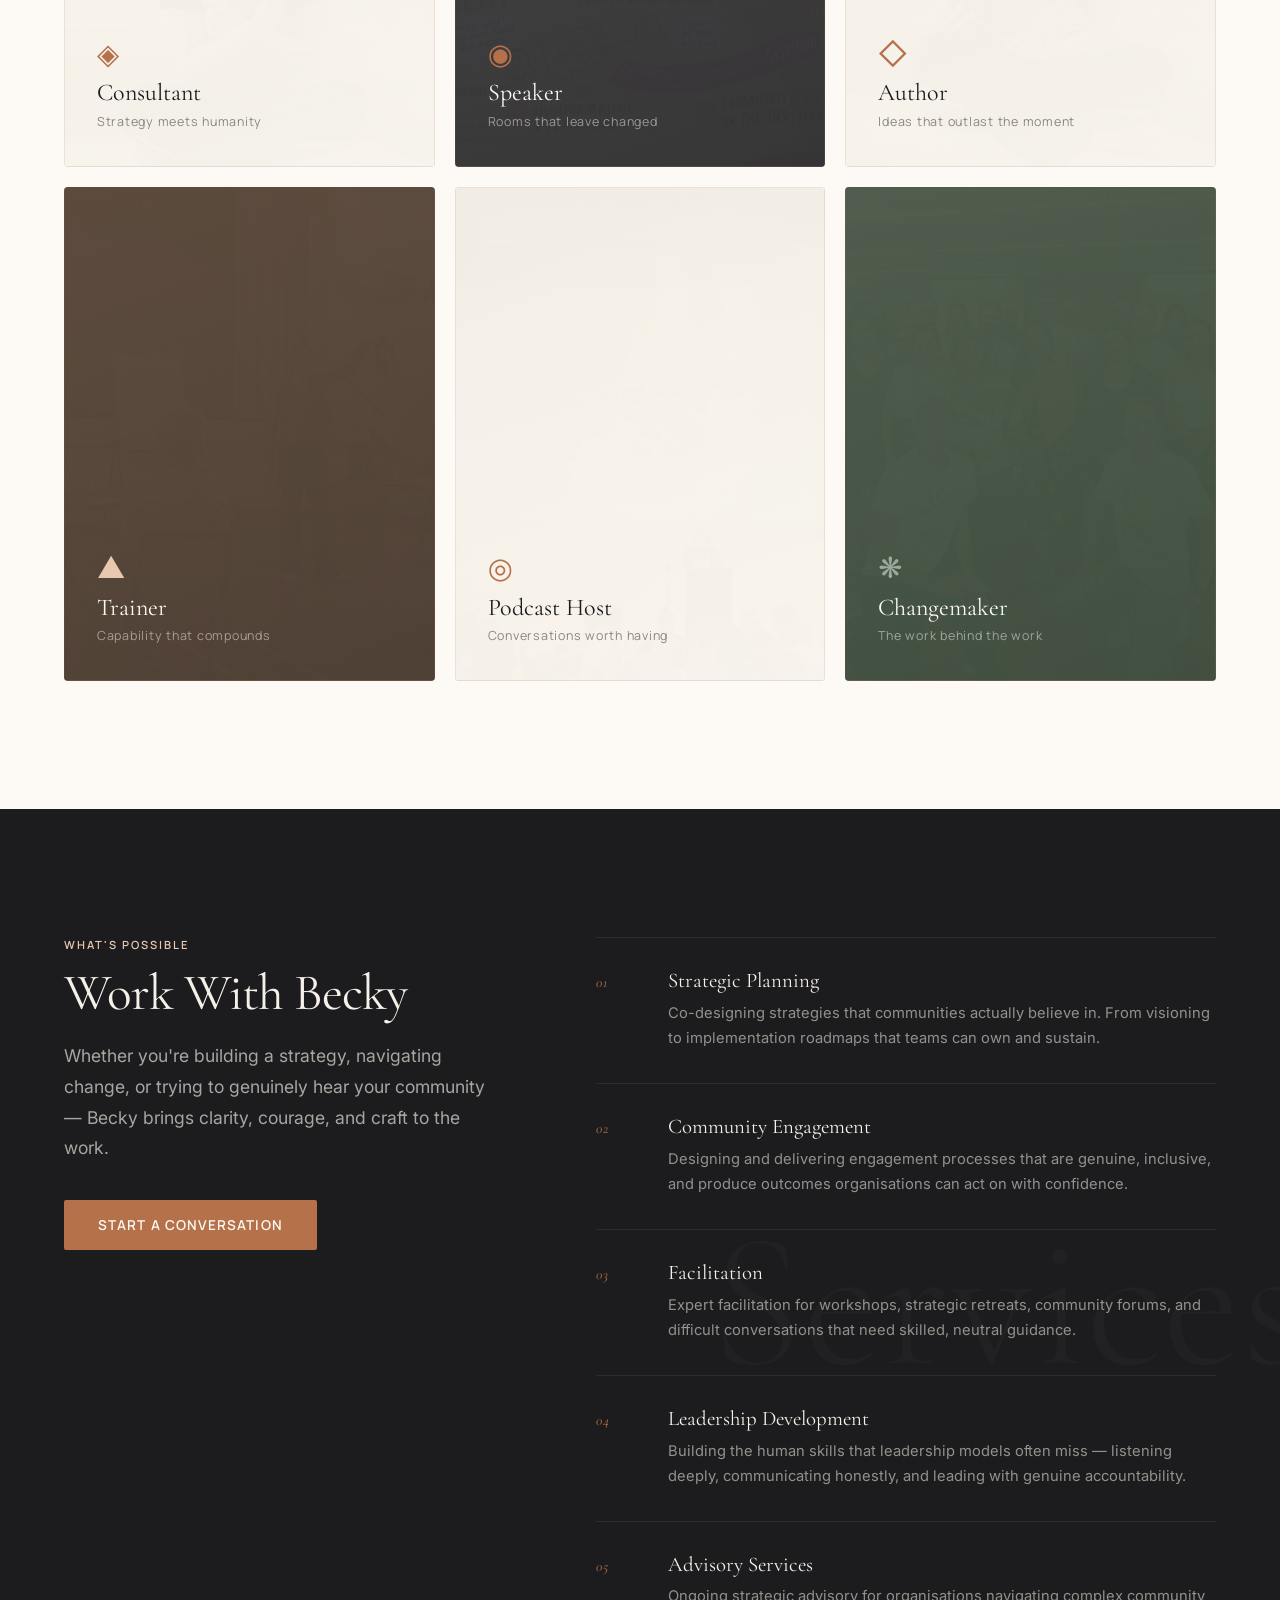
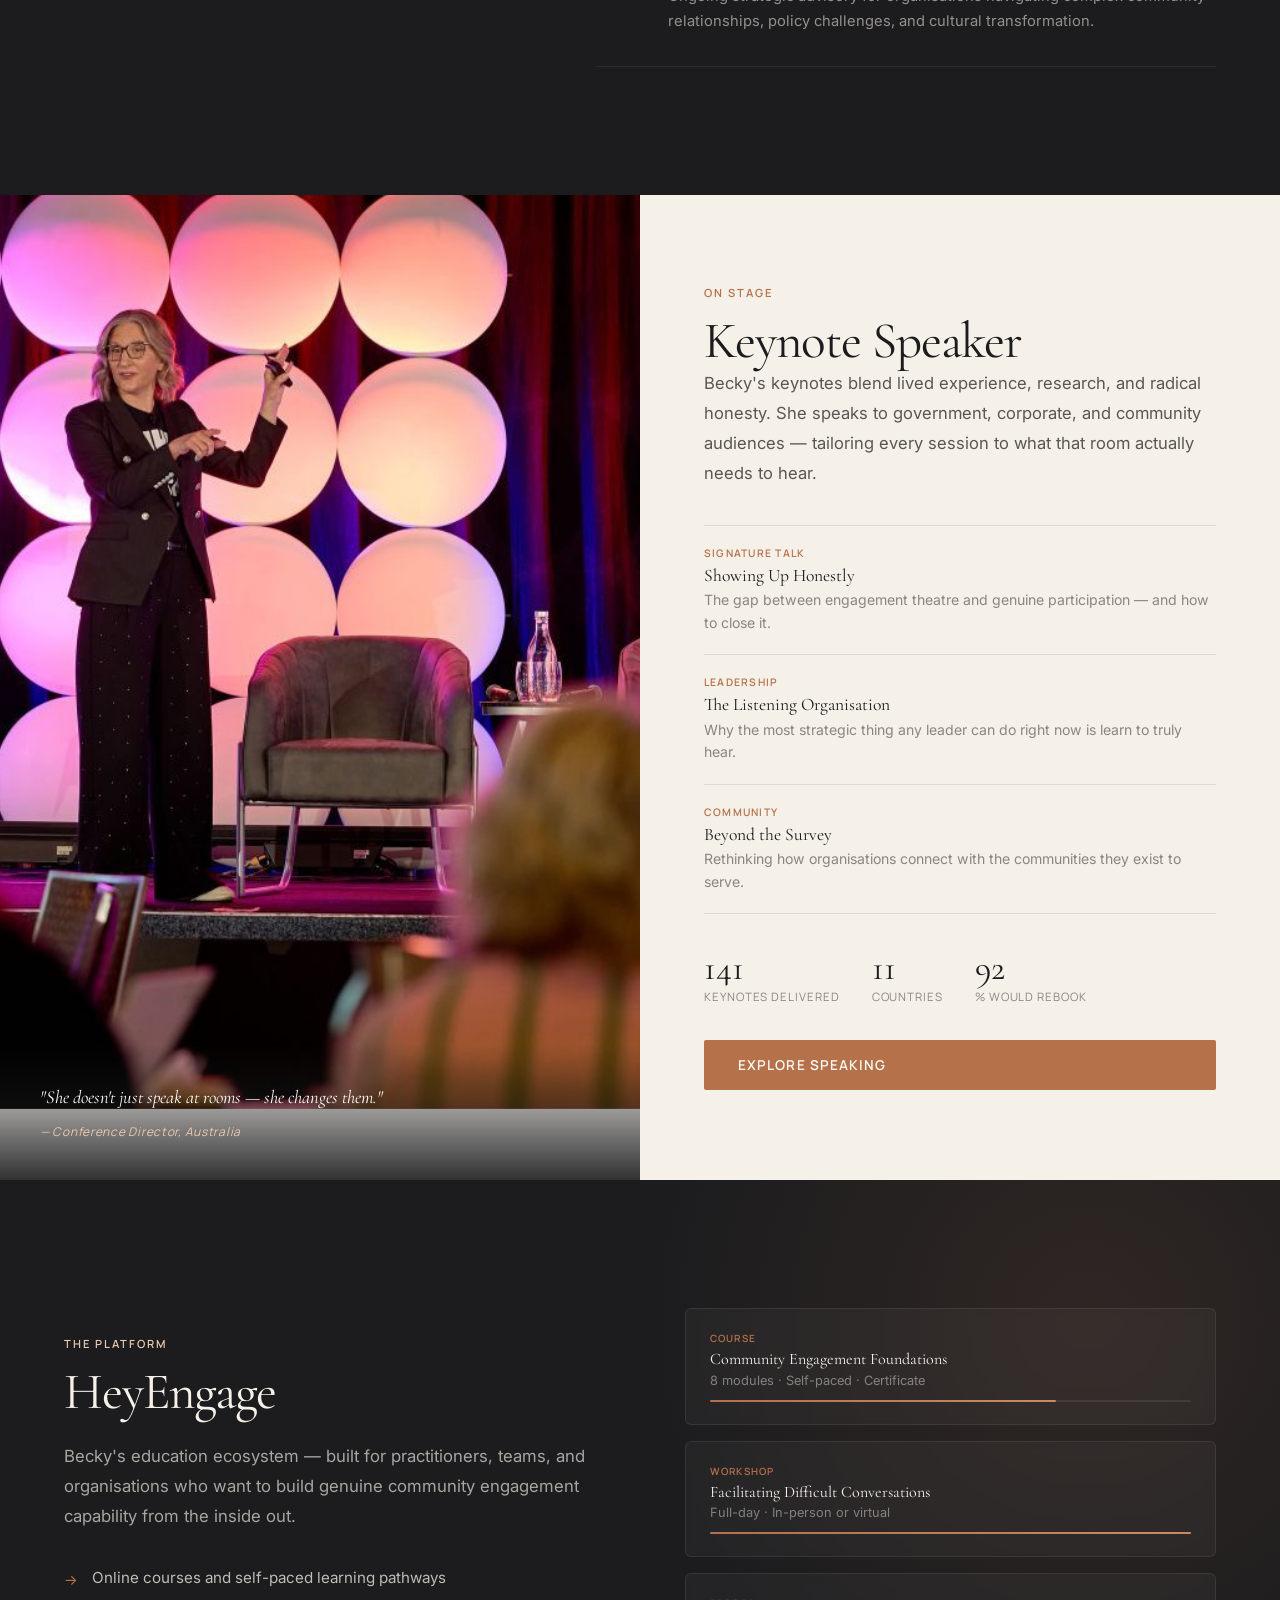
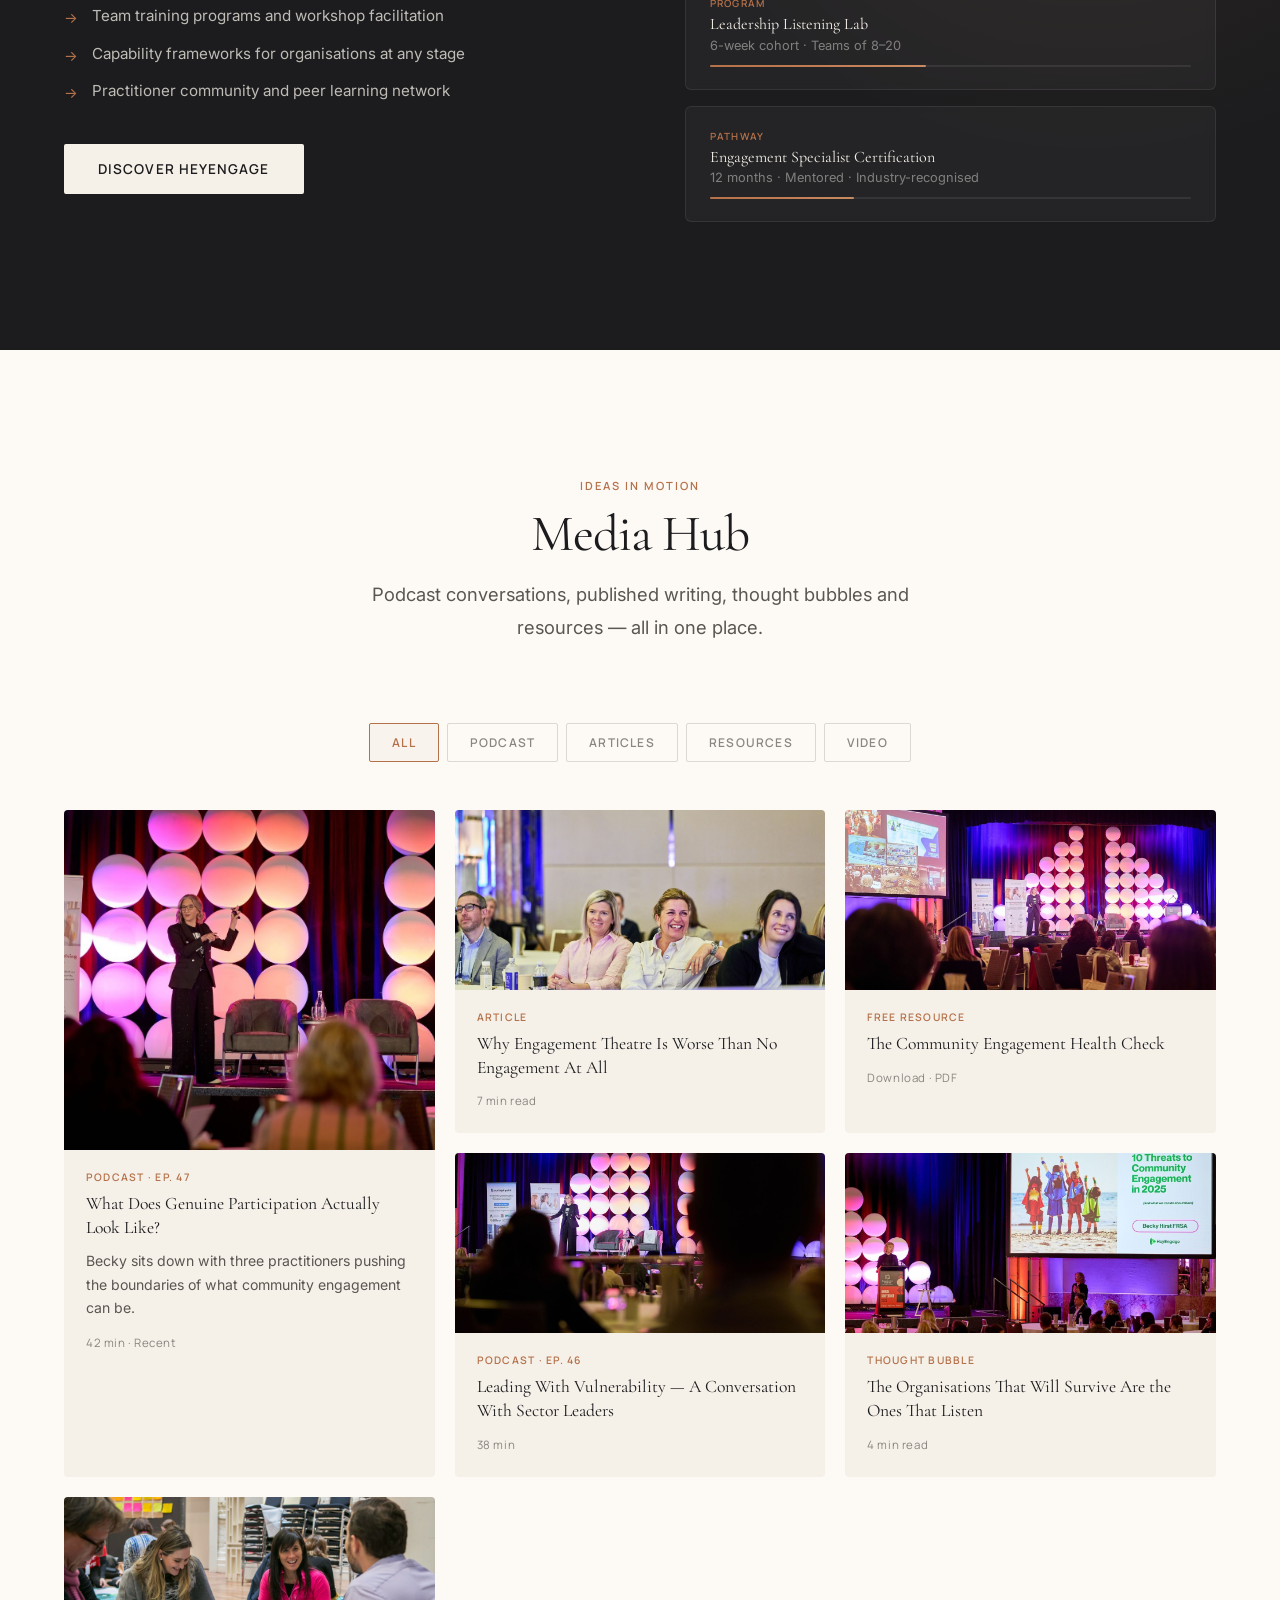
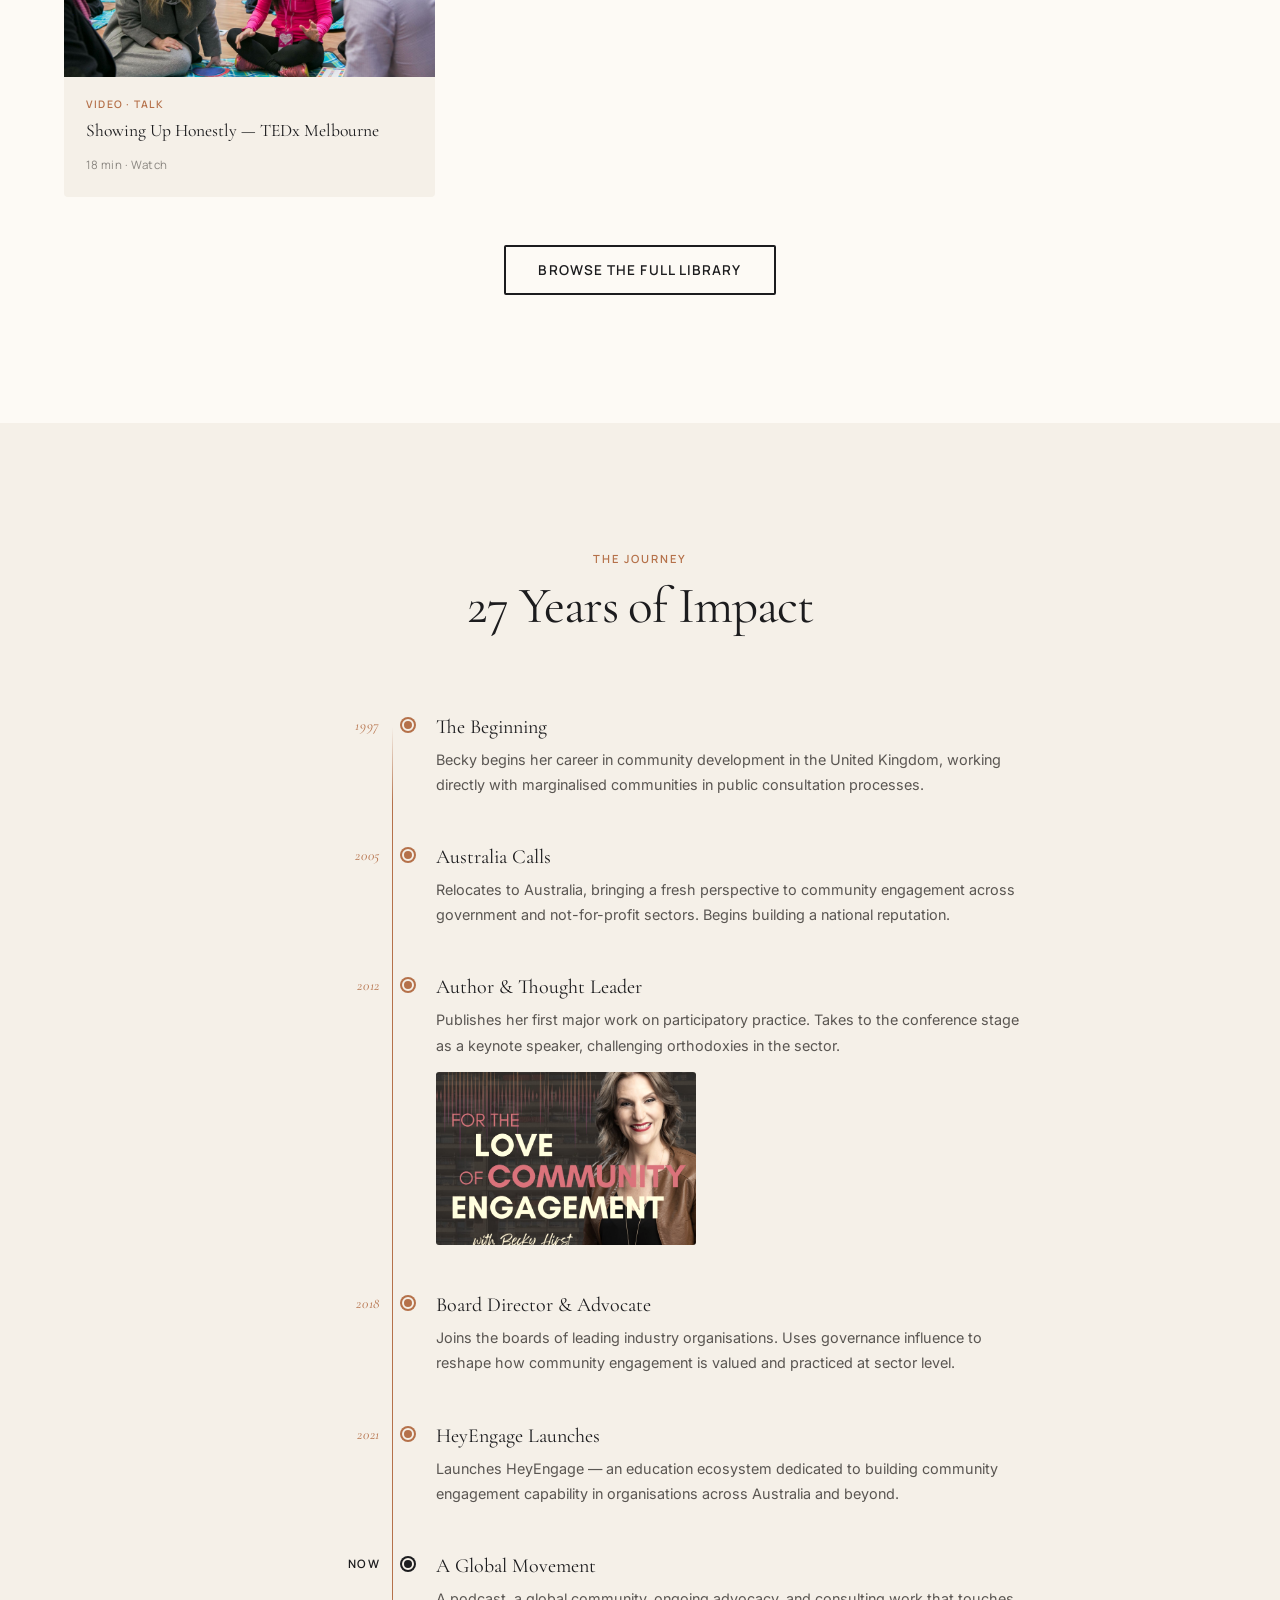
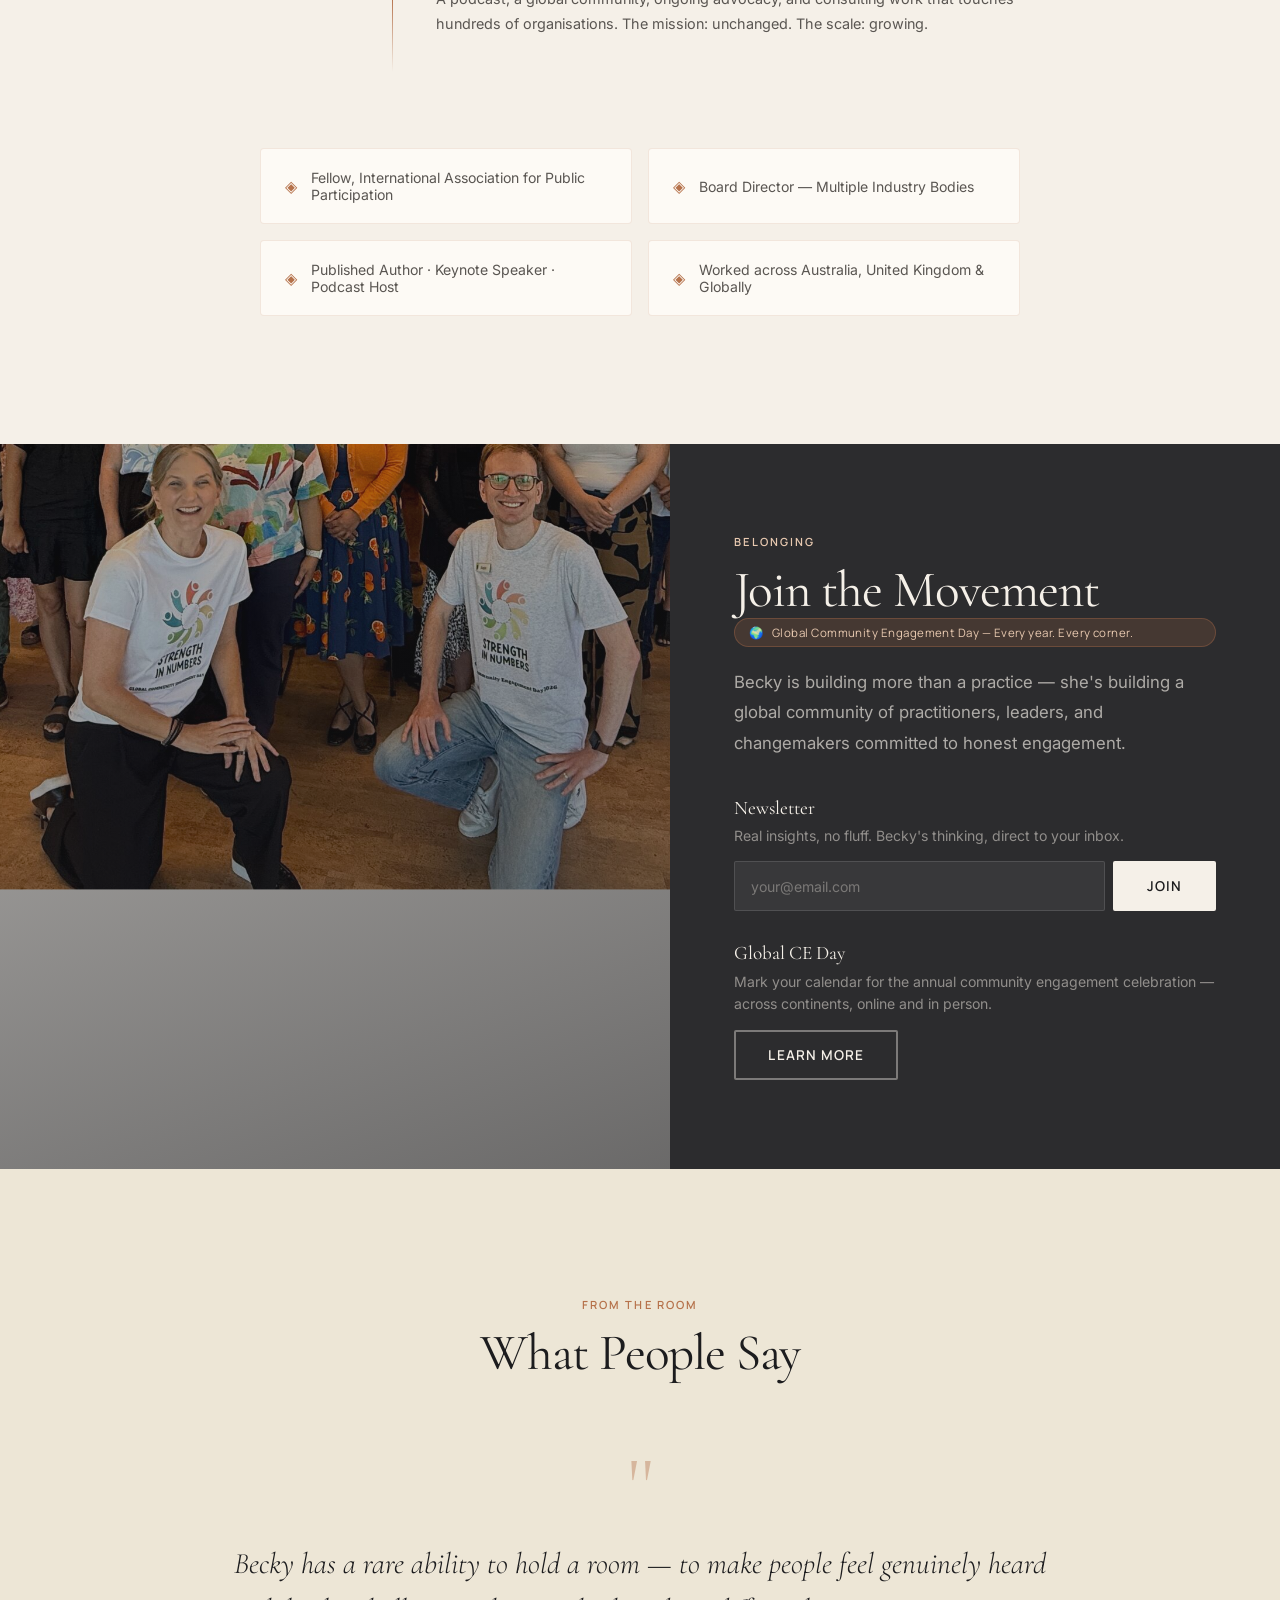
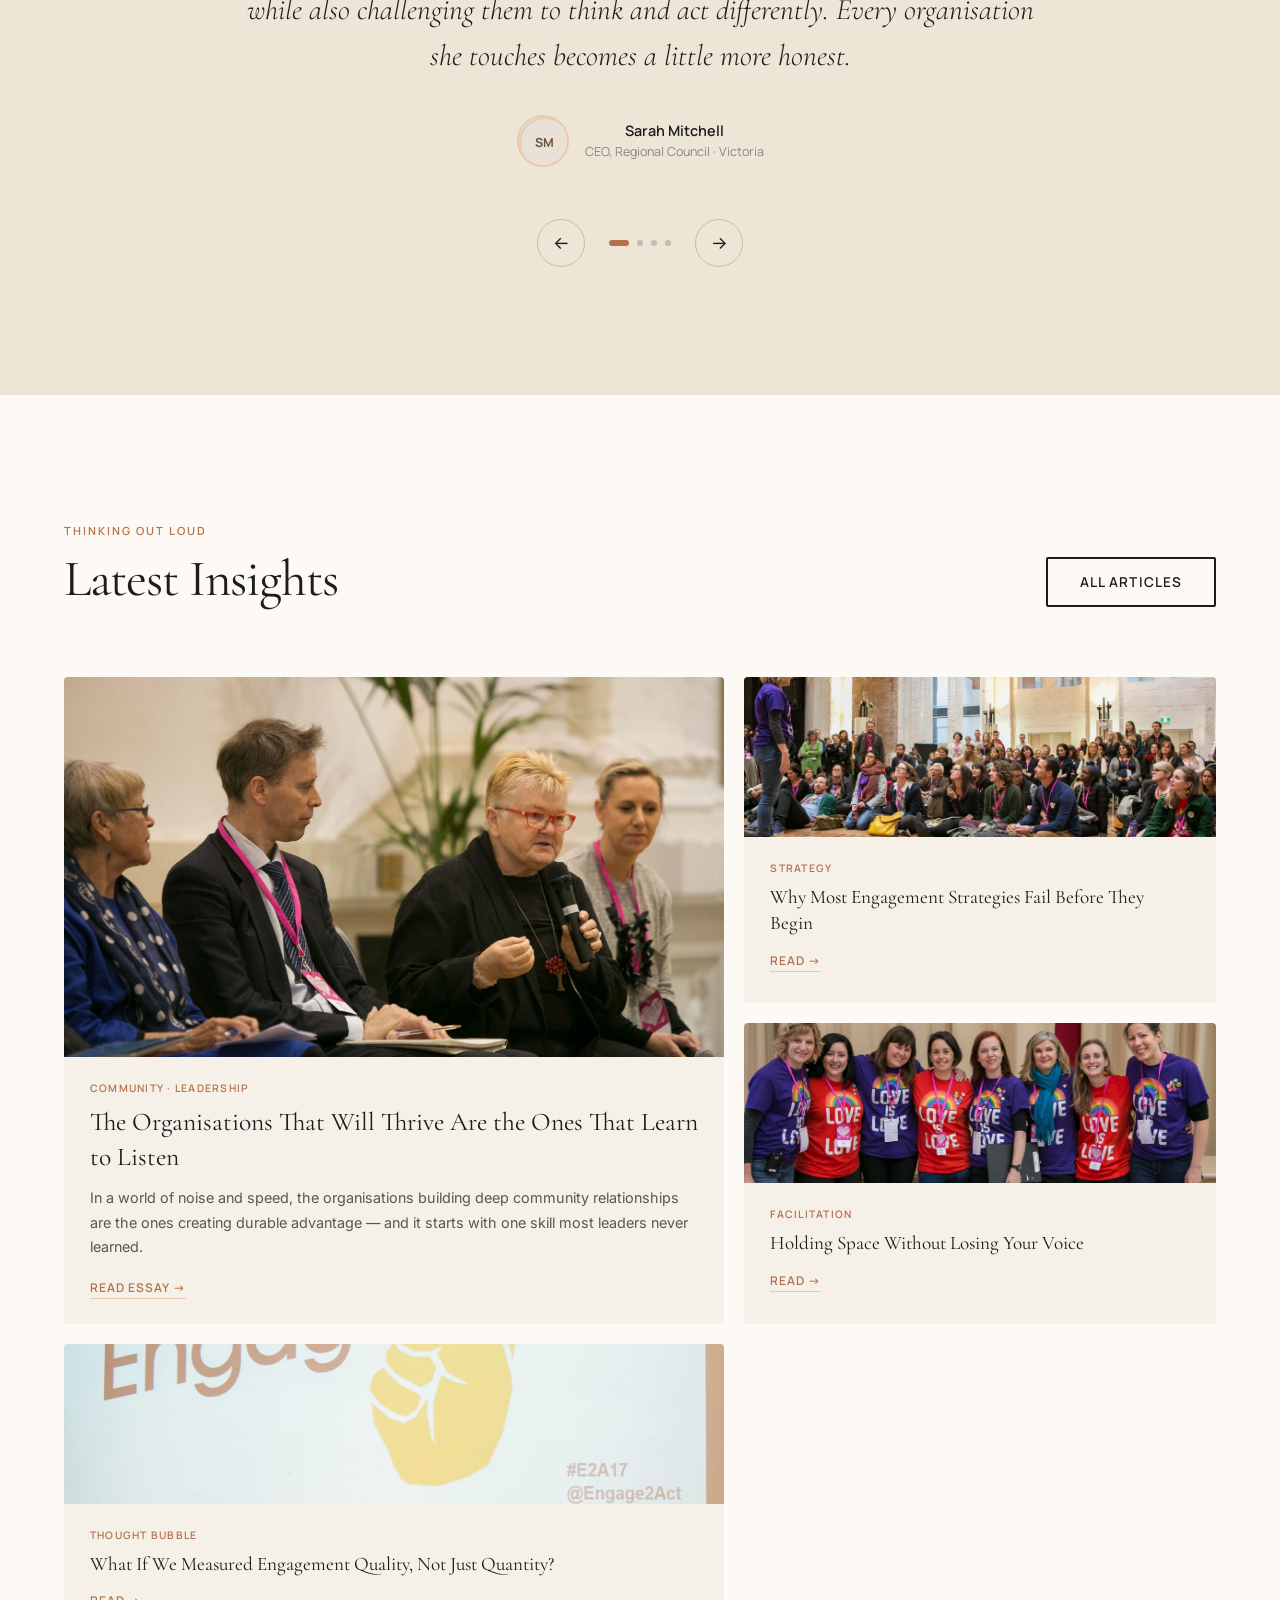
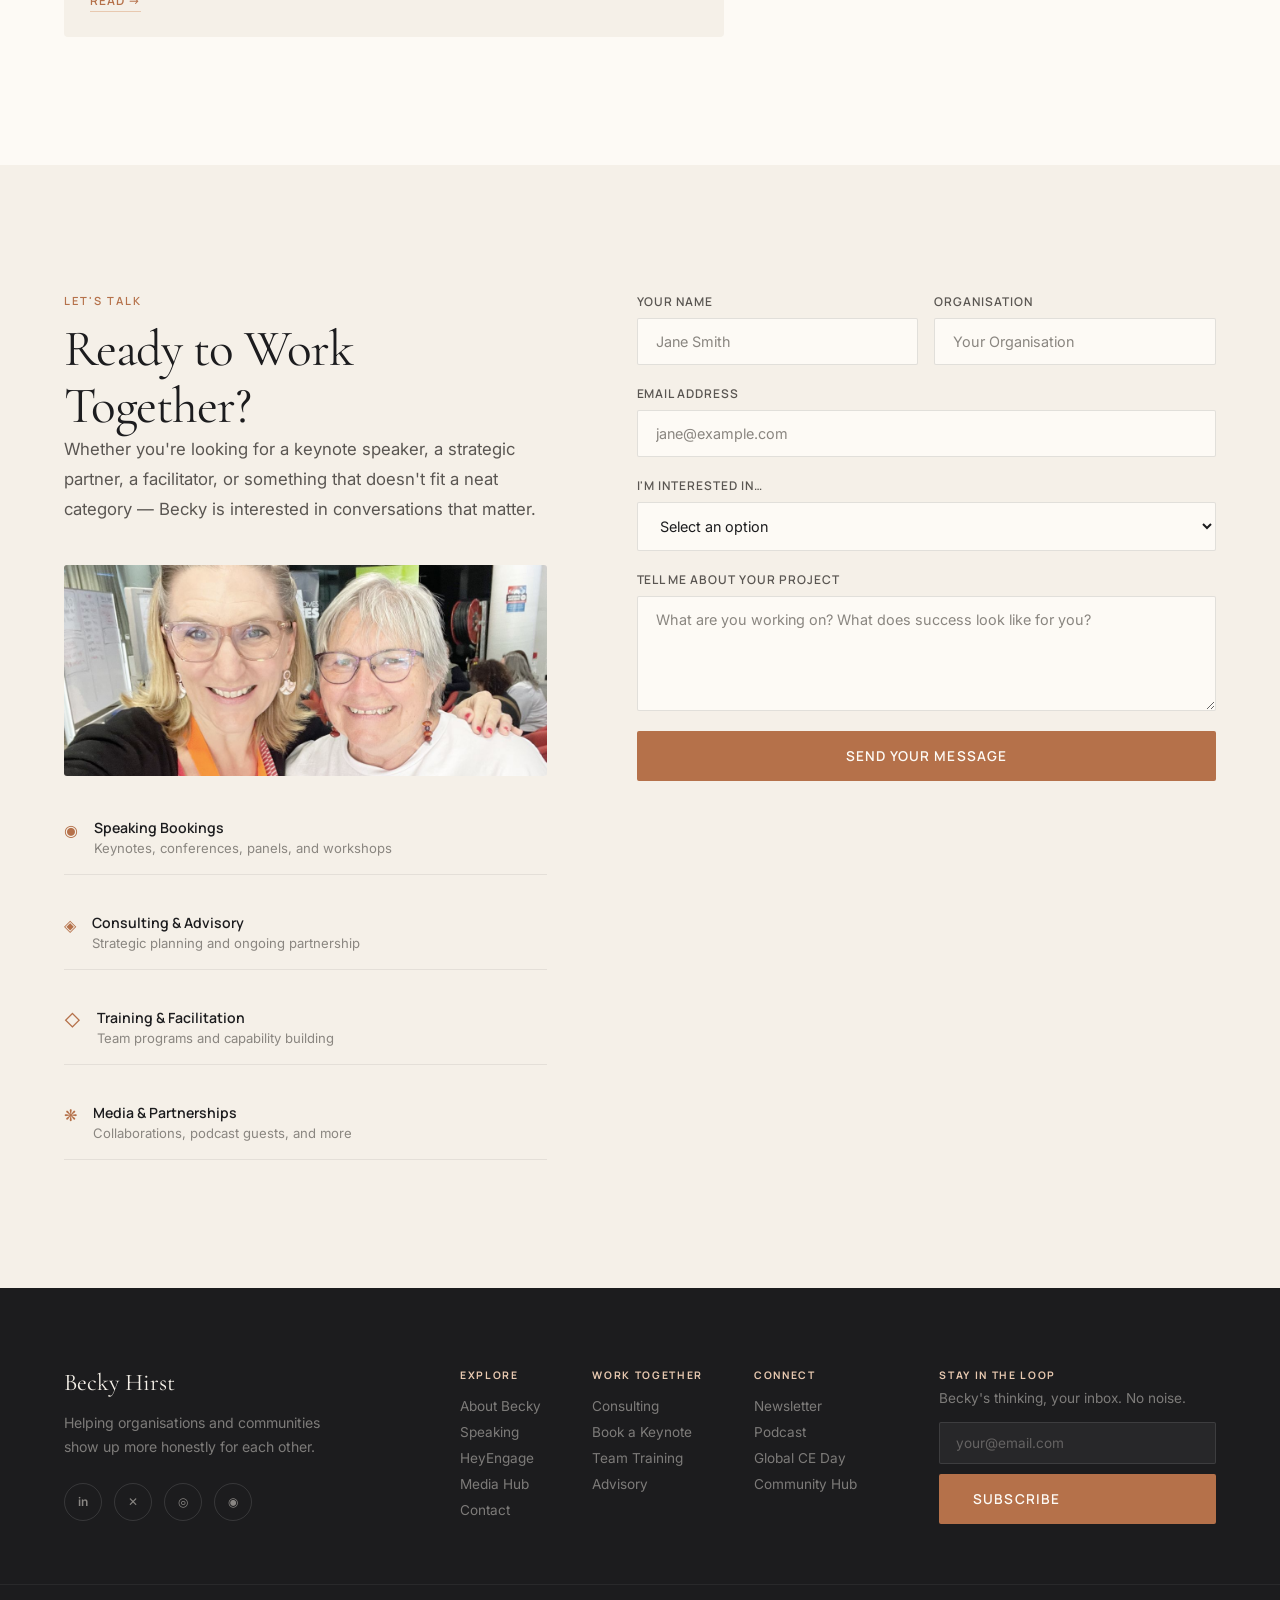
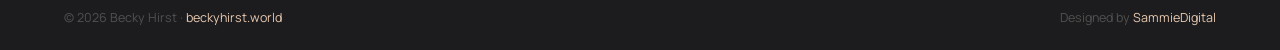
==== commit cd832821: "Add files via upload" ====
--- a/index.html
+++ b/index.html
@@ -281,7 +281,7 @@
   <section class="speaking" id="speaking">
     <div class="speaking-image-col">
       <img
-        src="images/speaking-stage.jpg"
+        src="images/speaking-keynote.jpg"
         alt="Becky speaking at a conference"
         class="speaking-hero-img parallax-img"
         loading="lazy"
--- a/styles.css
+++ b/styles.css
@@ -1884,14 +1884,14 @@
 .creds-portrait {
   grid-column: span 4;
   overflow: hidden;
-  aspect-ratio: 21/6;
+  aspect-ratio: 21/7;
 }
 .creds-portrait img {
   width: 100%;
   height: 100%;
   object-fit: cover;
-  object-position: center 25%;
-  filter: grayscale(20%);
+  object-position: center 30%;
+  filter: grayscale(10%);
   transition: filter 0.4s ease;
   display: block;
 }
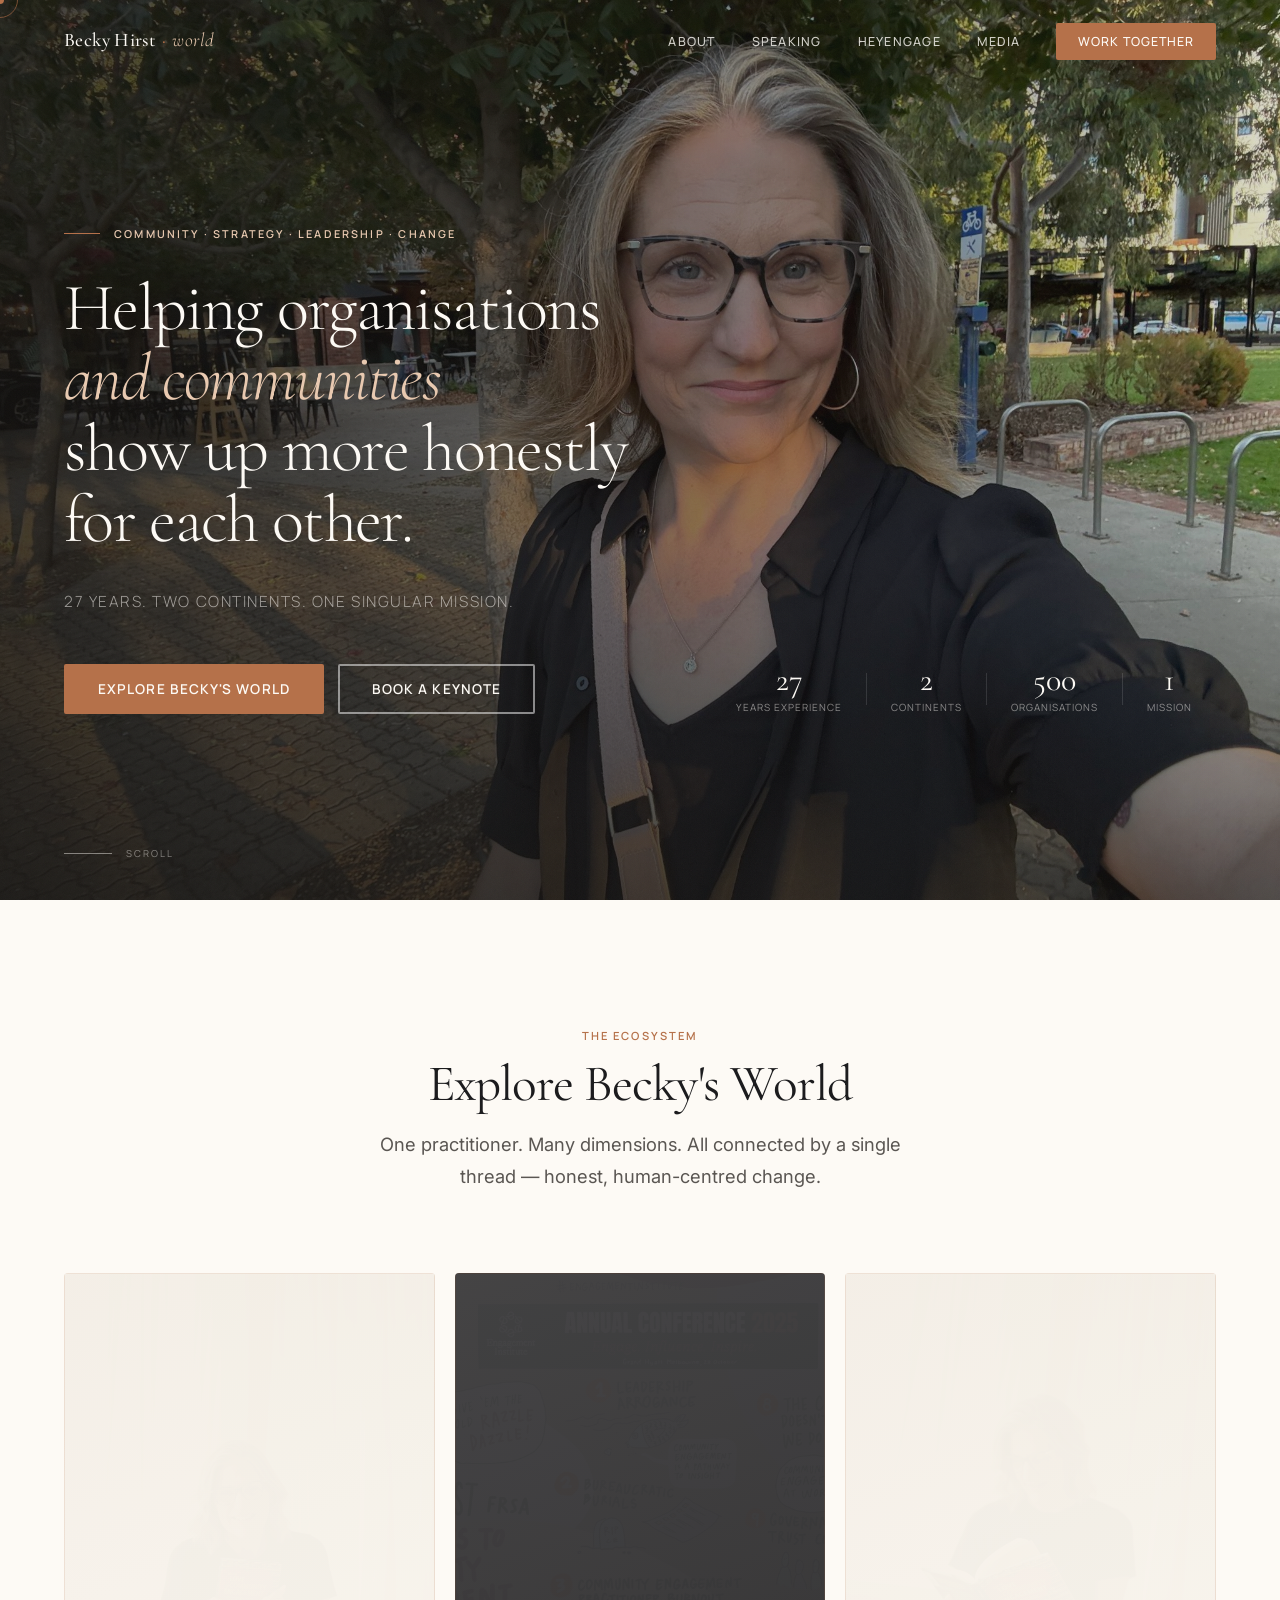
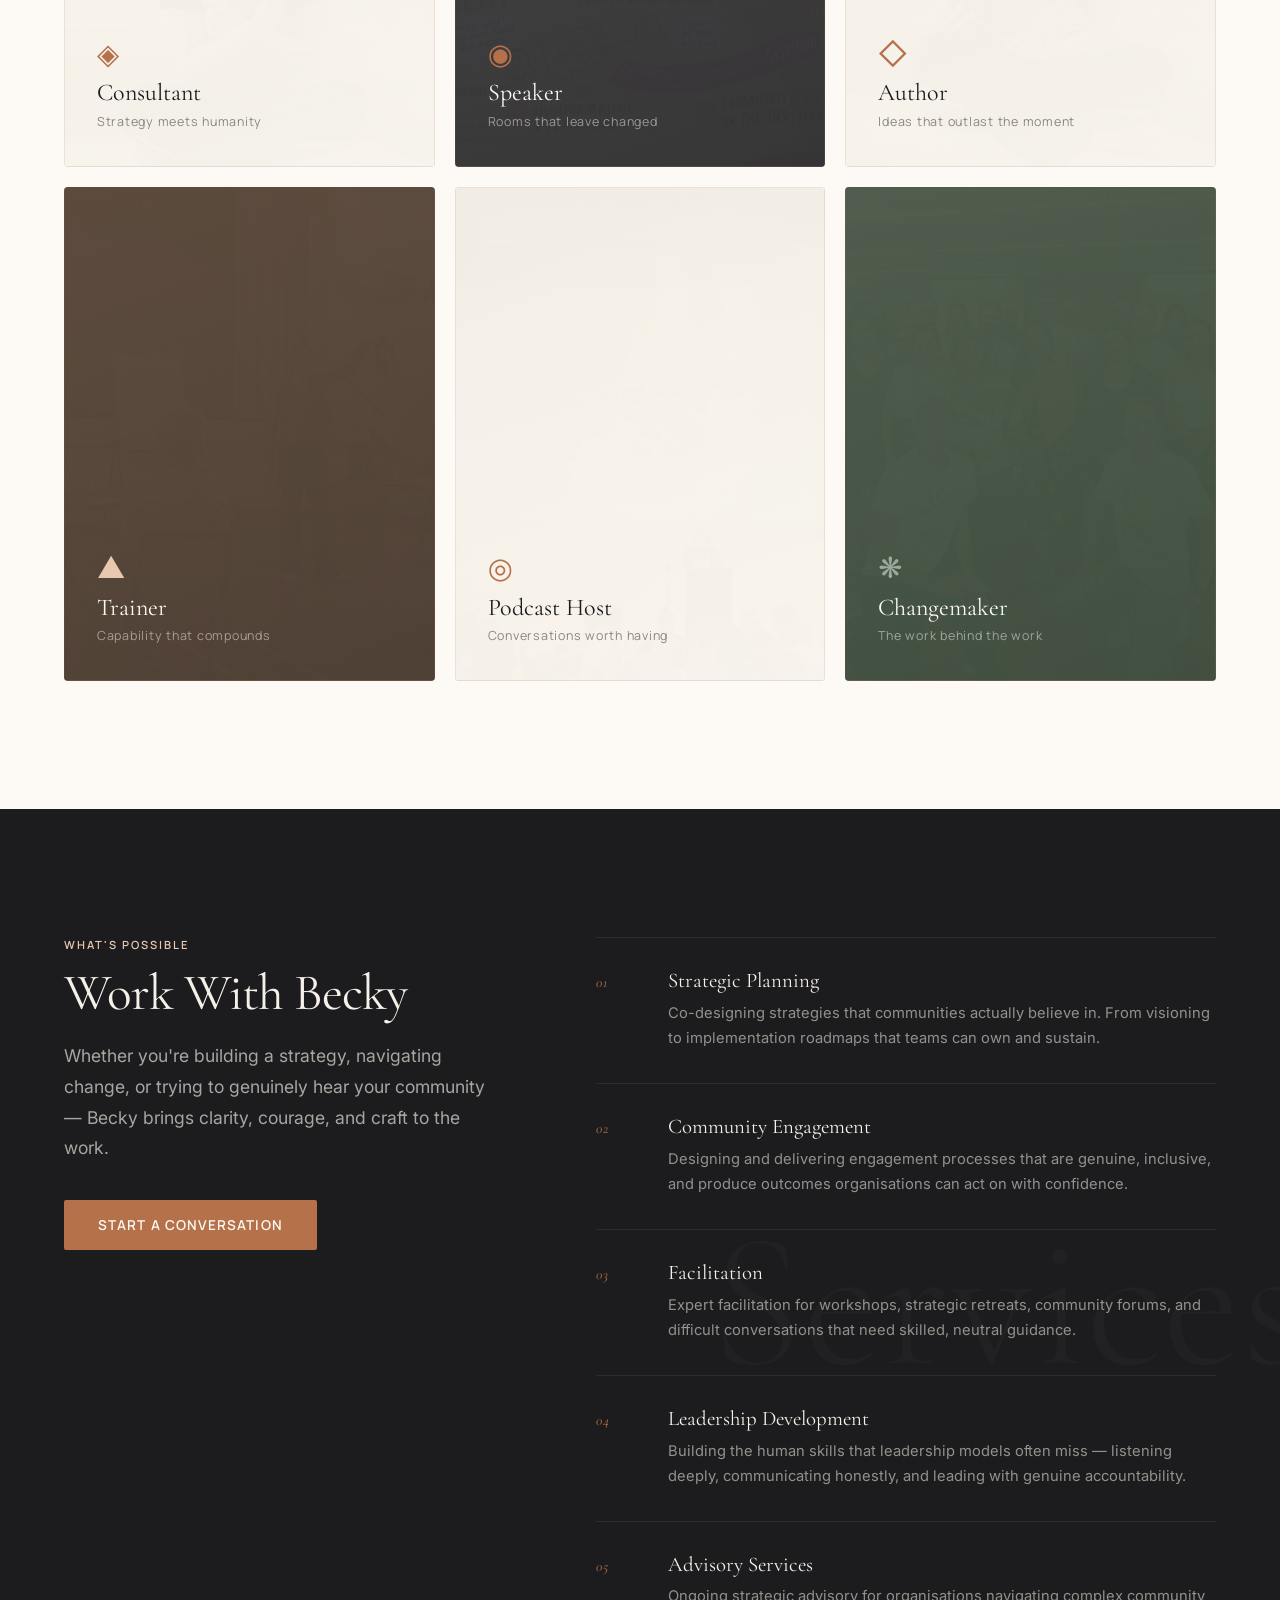
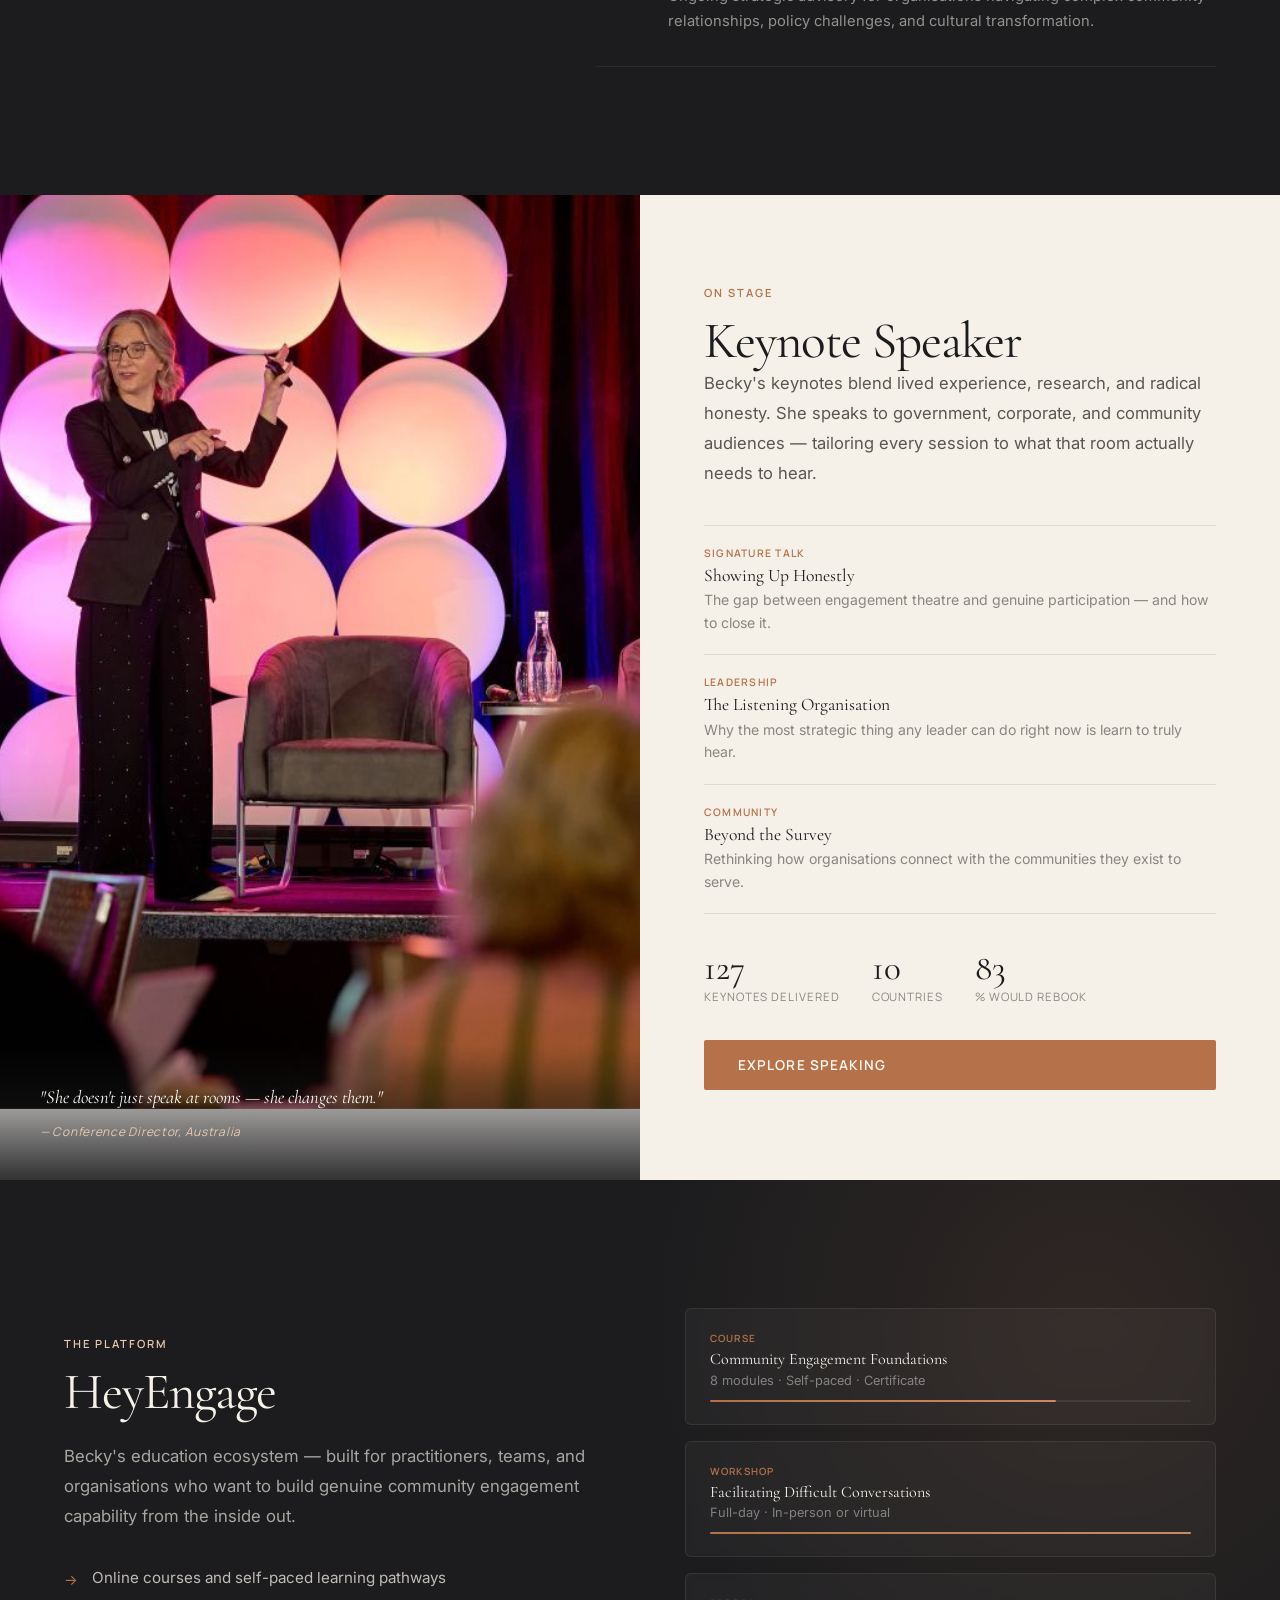
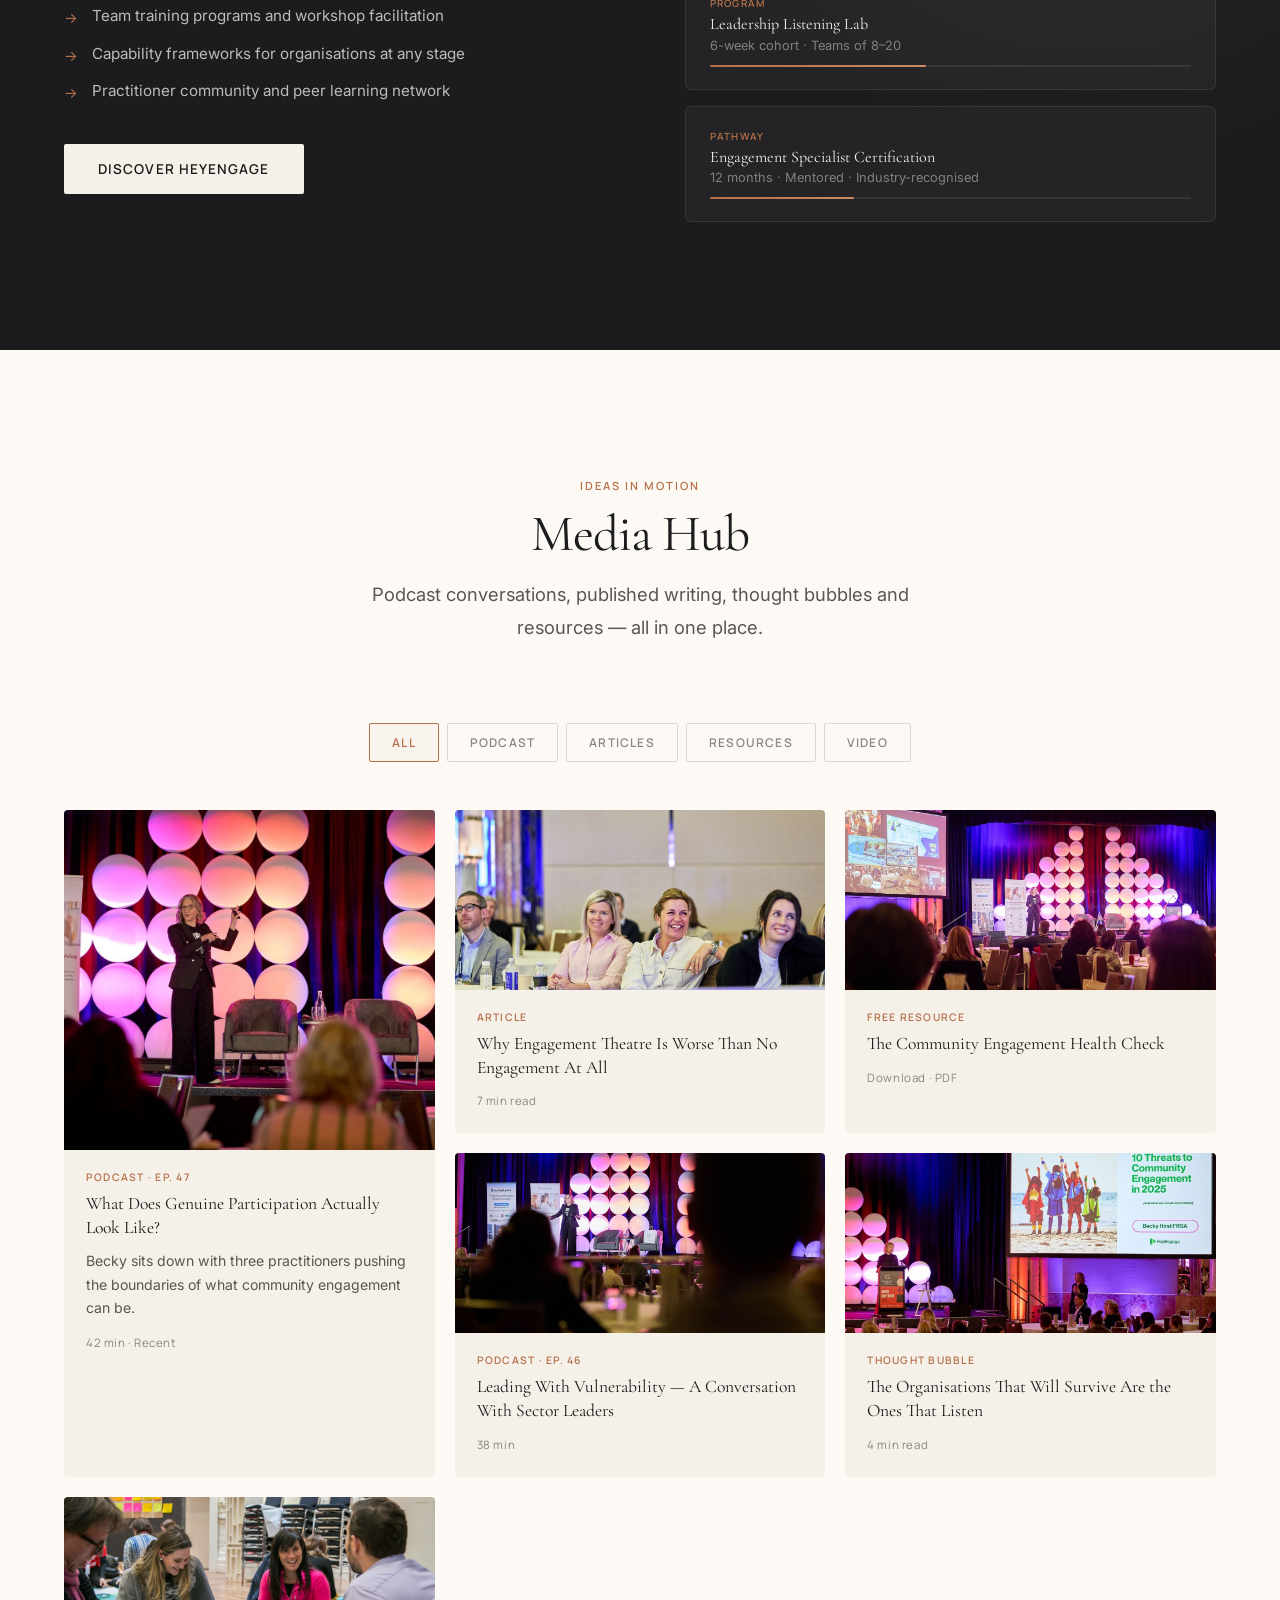
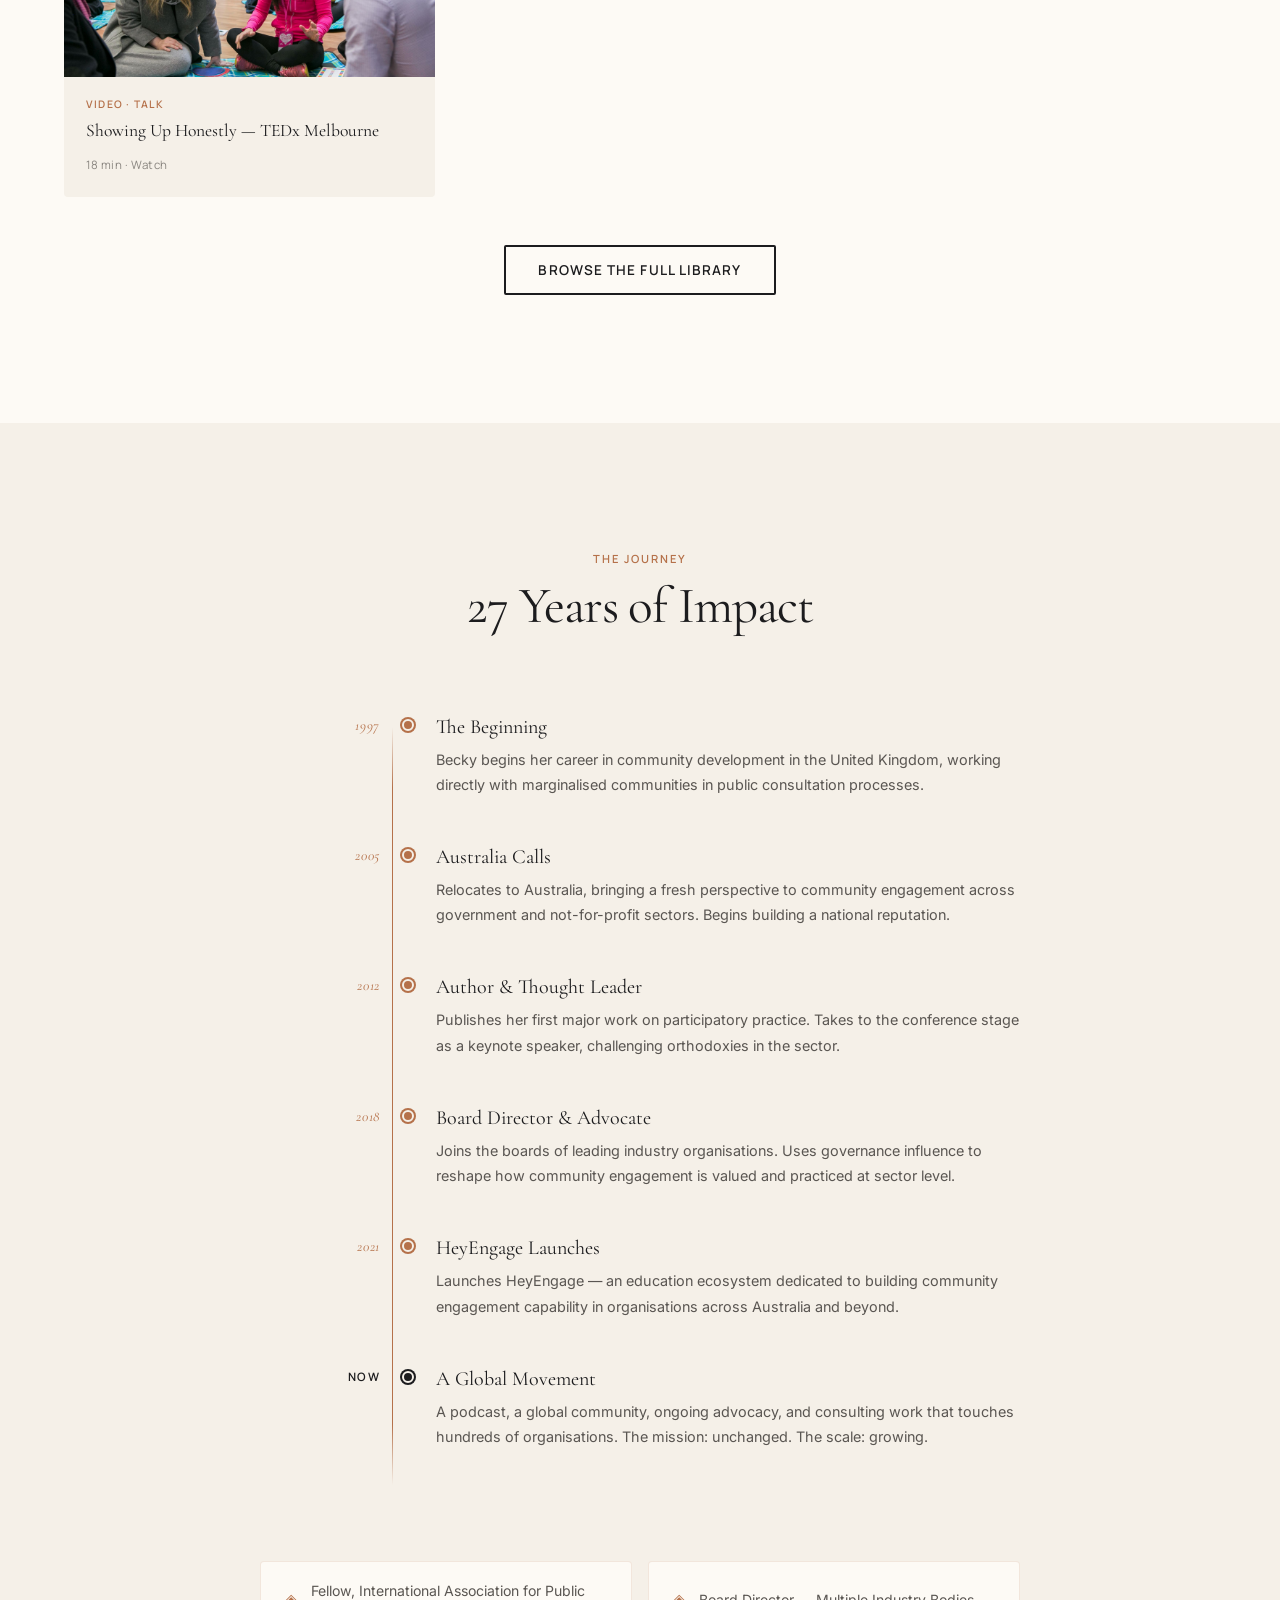
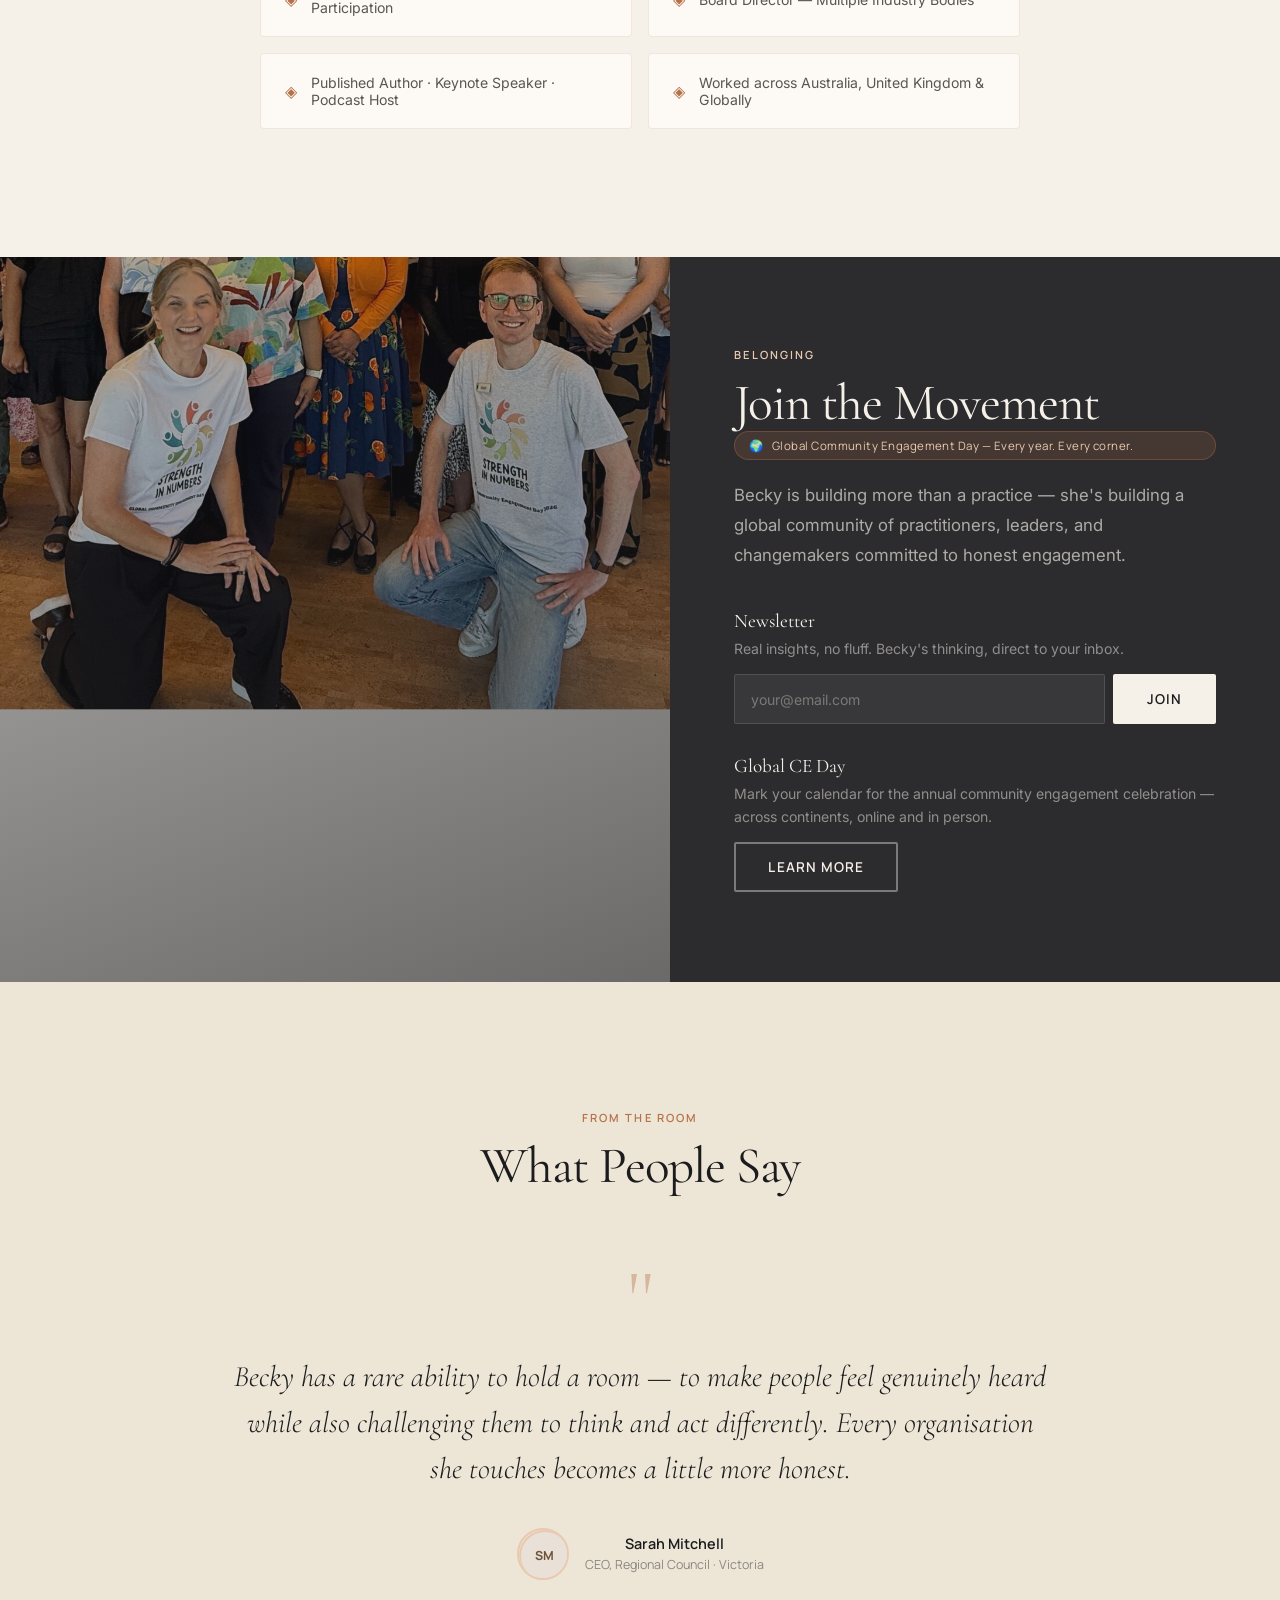
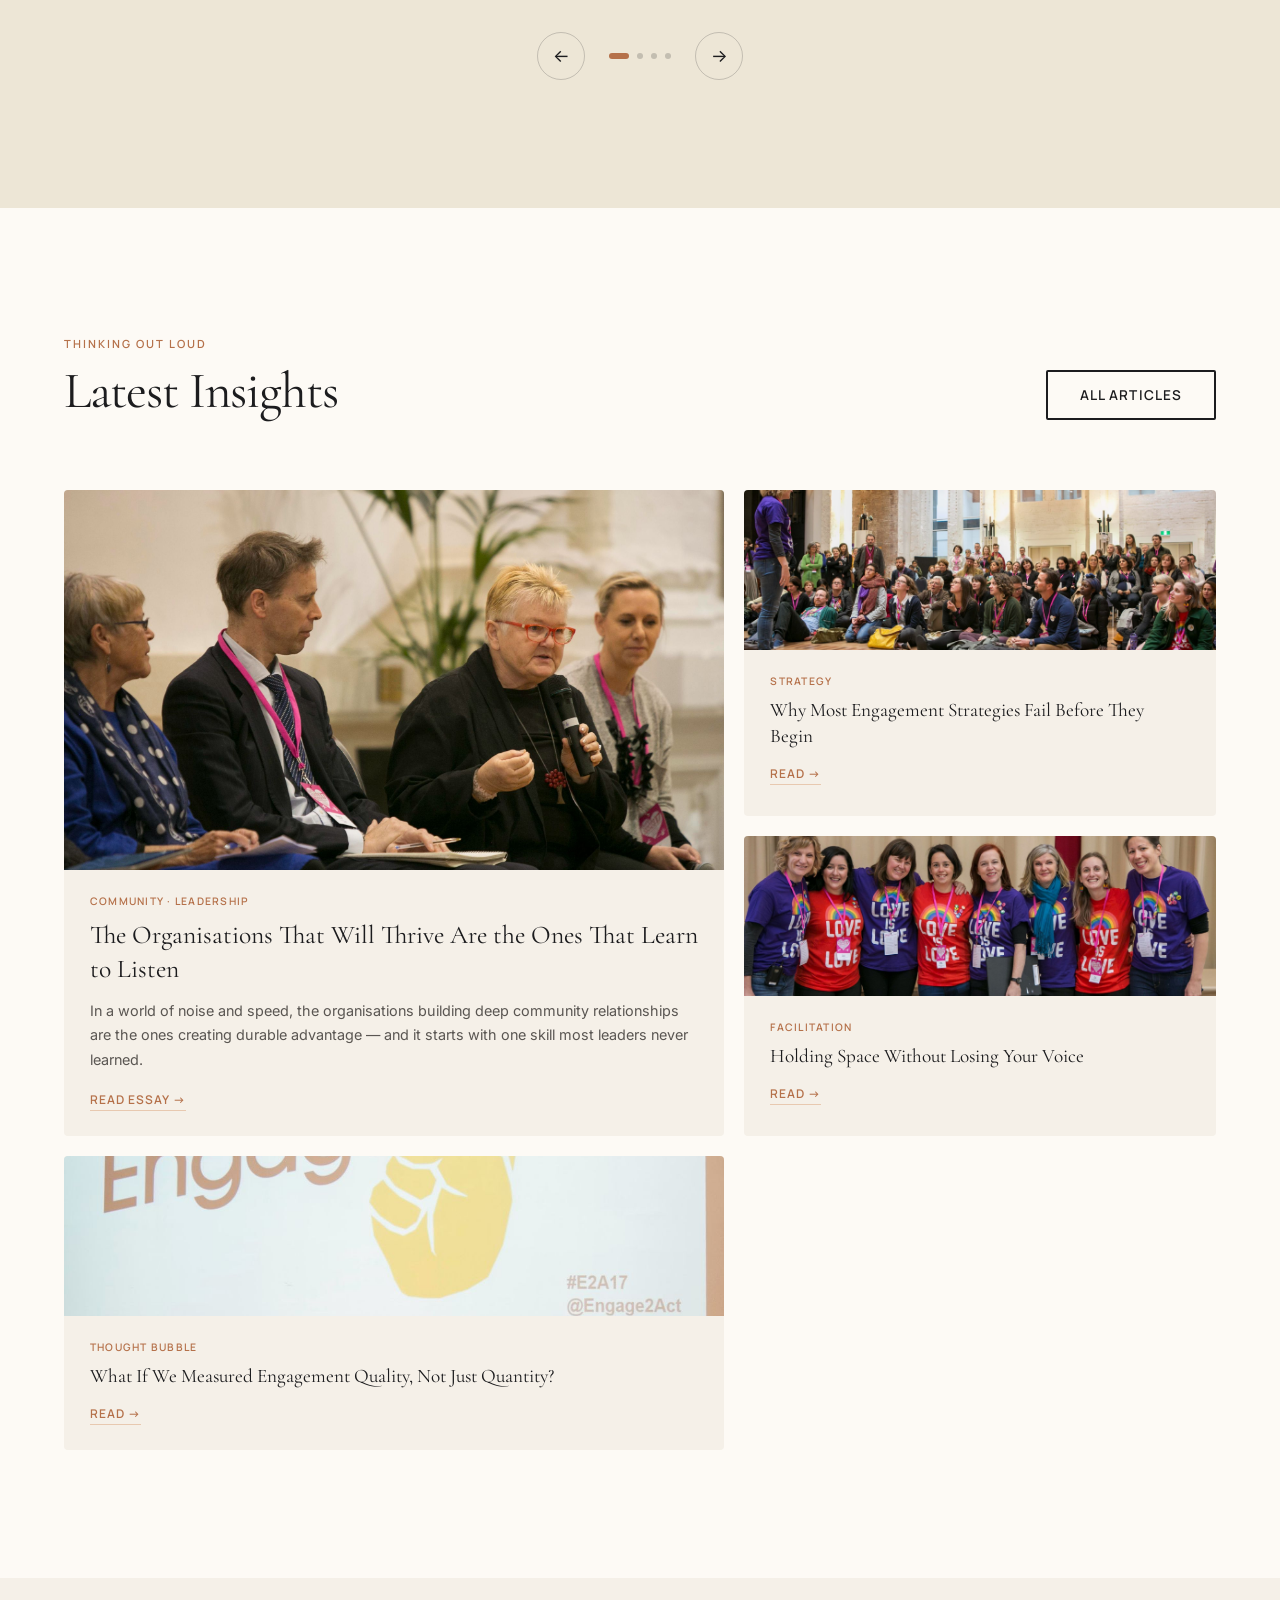
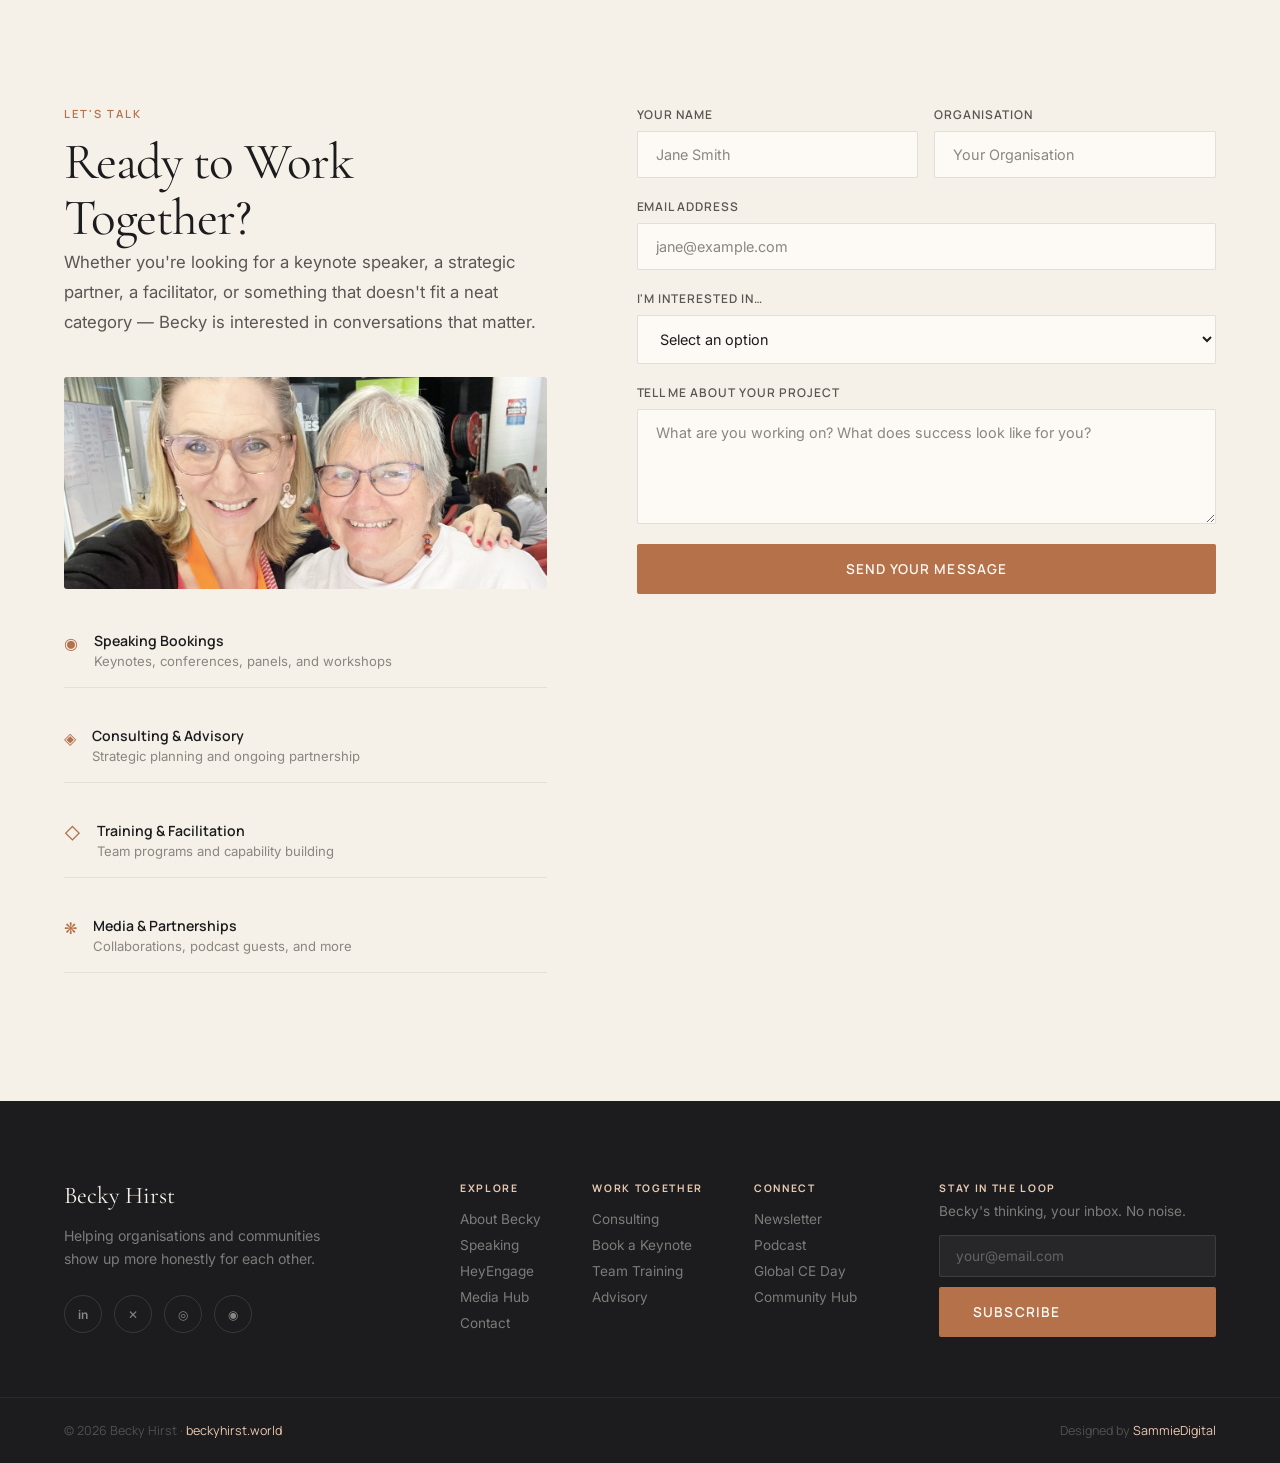
==== commit cb5f9852: "Add files via upload" ====
--- a/index.html
+++ b/index.html
@@ -536,9 +536,6 @@
           <div class="timeline-content">
             <h4>Author & Thought Leader</h4>
             <p>Publishes her first major work on participatory practice. Takes to the conference stage as a keynote speaker, challenging orthodoxies in the sector.</p>
-            <div class="timeline-photo">
-              <img src="images/avatar-2.jpg" alt="Becky Hirst, 2012" loading="lazy" />
-            </div>
           </div>
         </div>
 
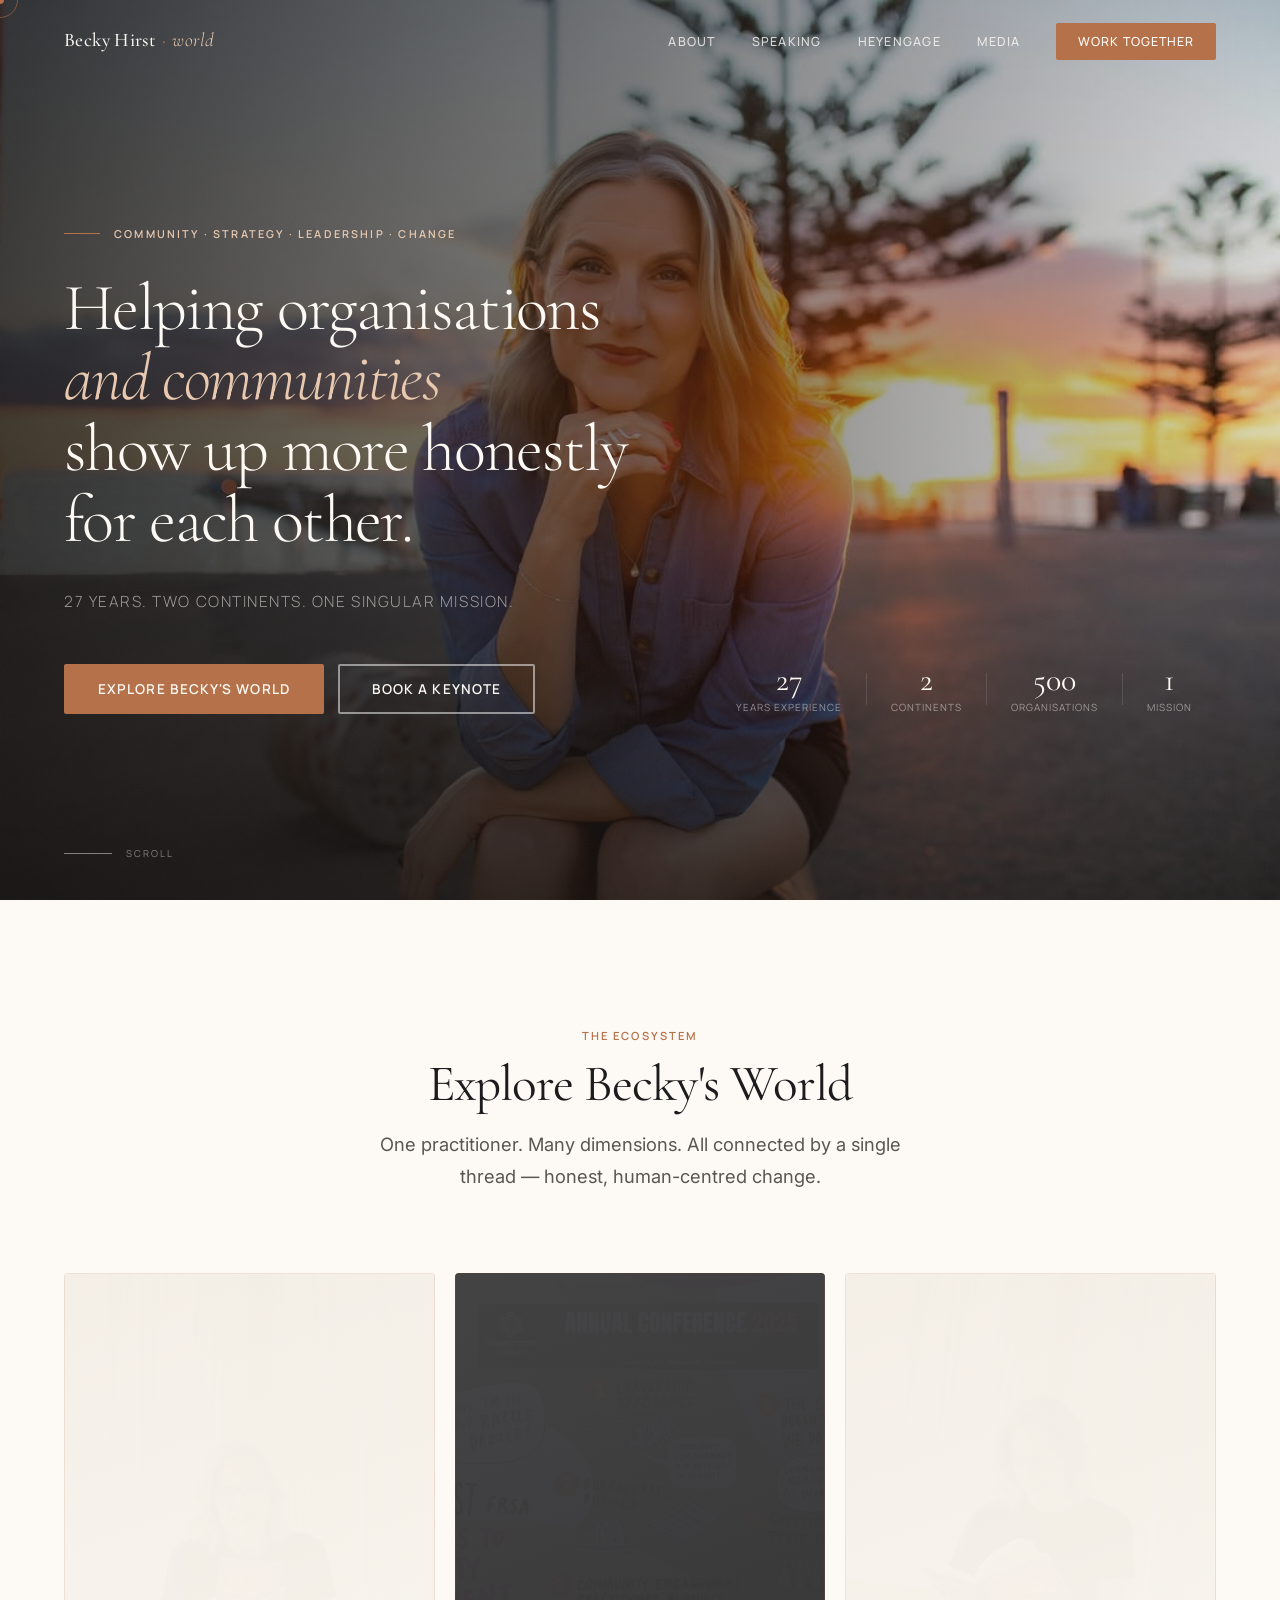
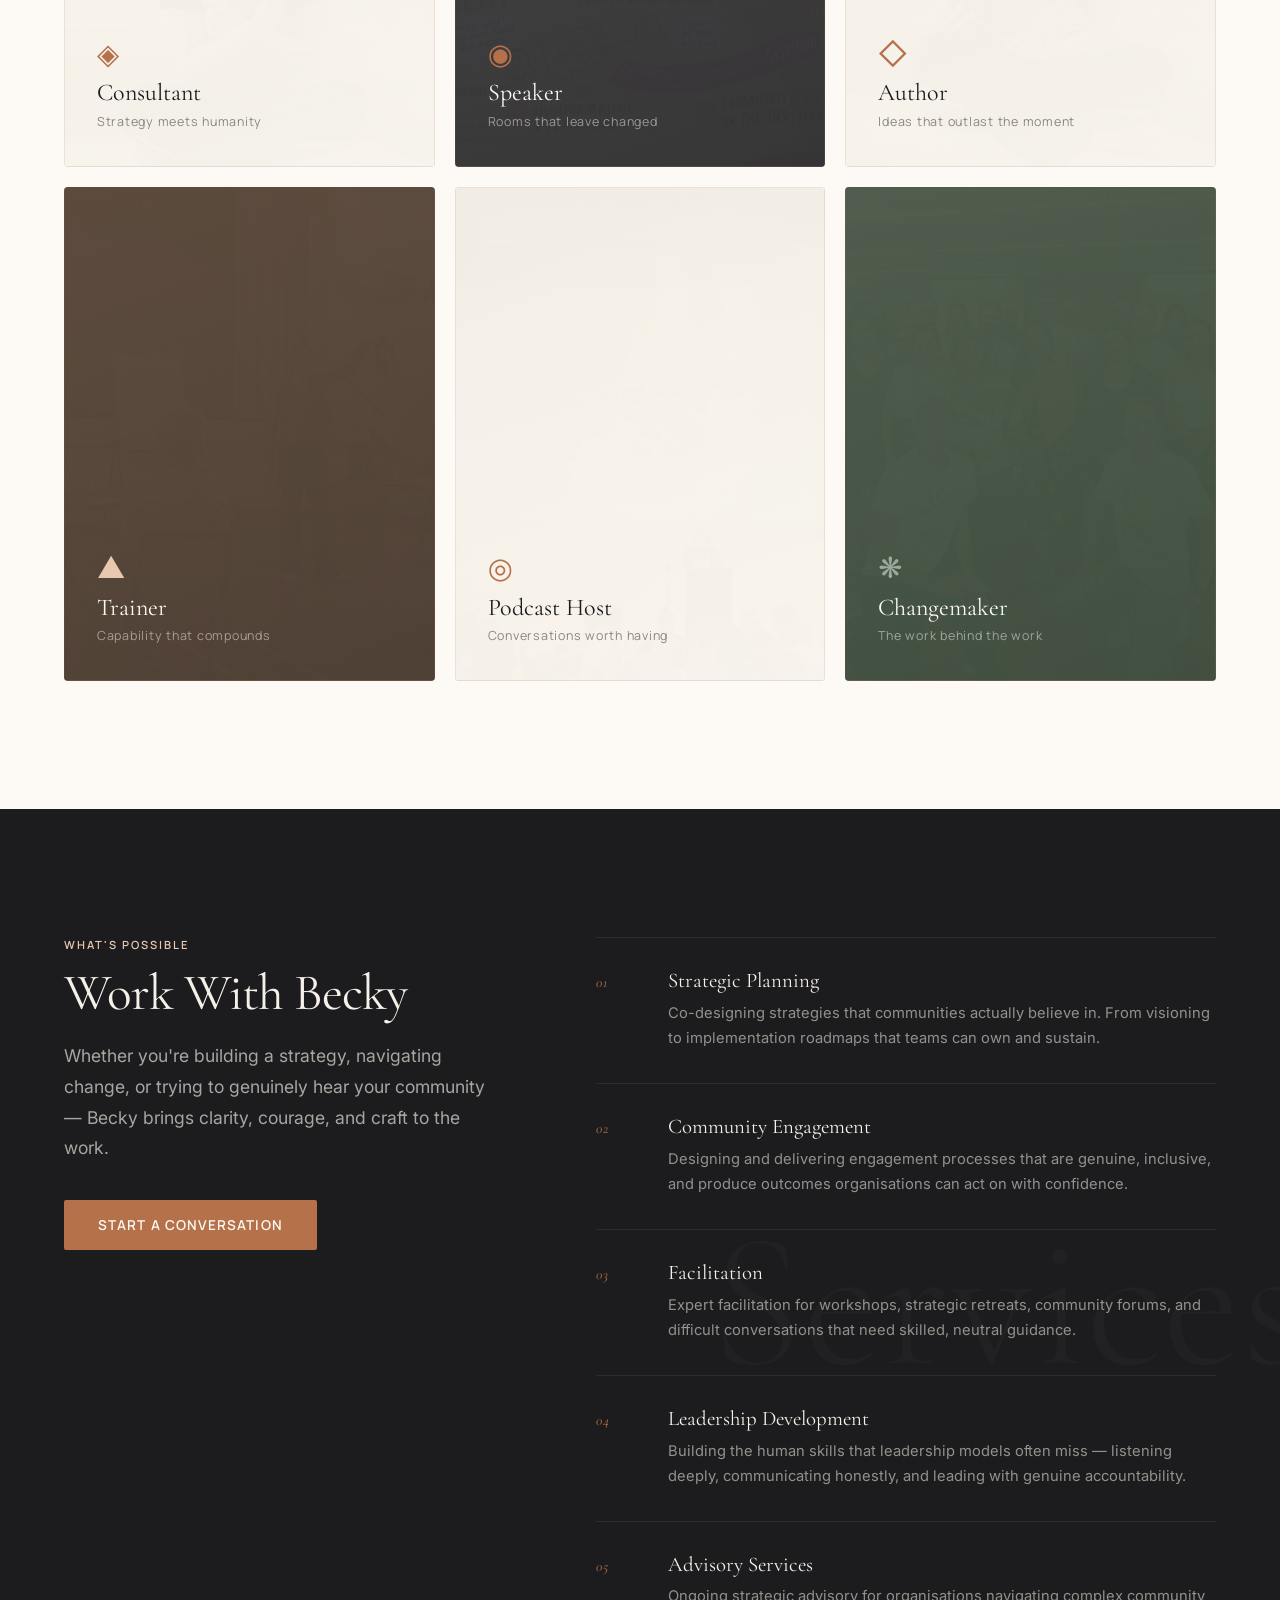
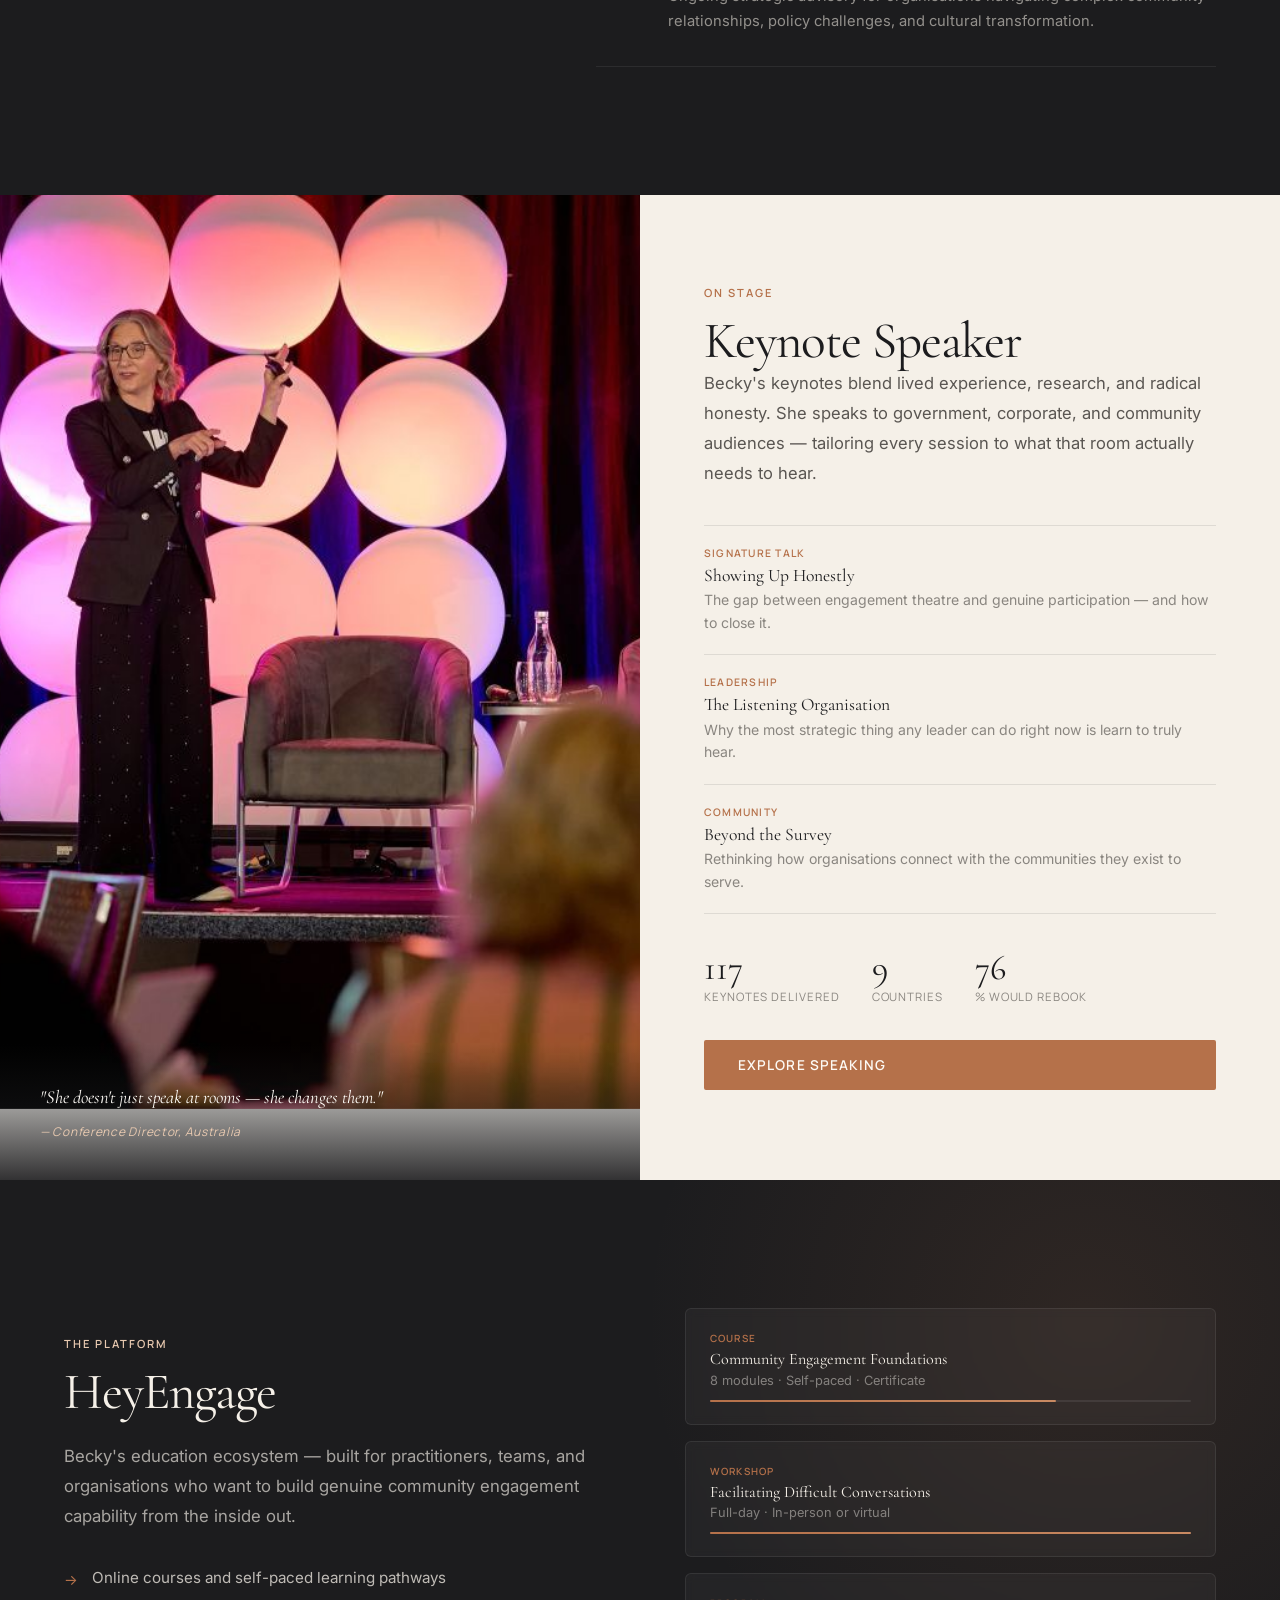
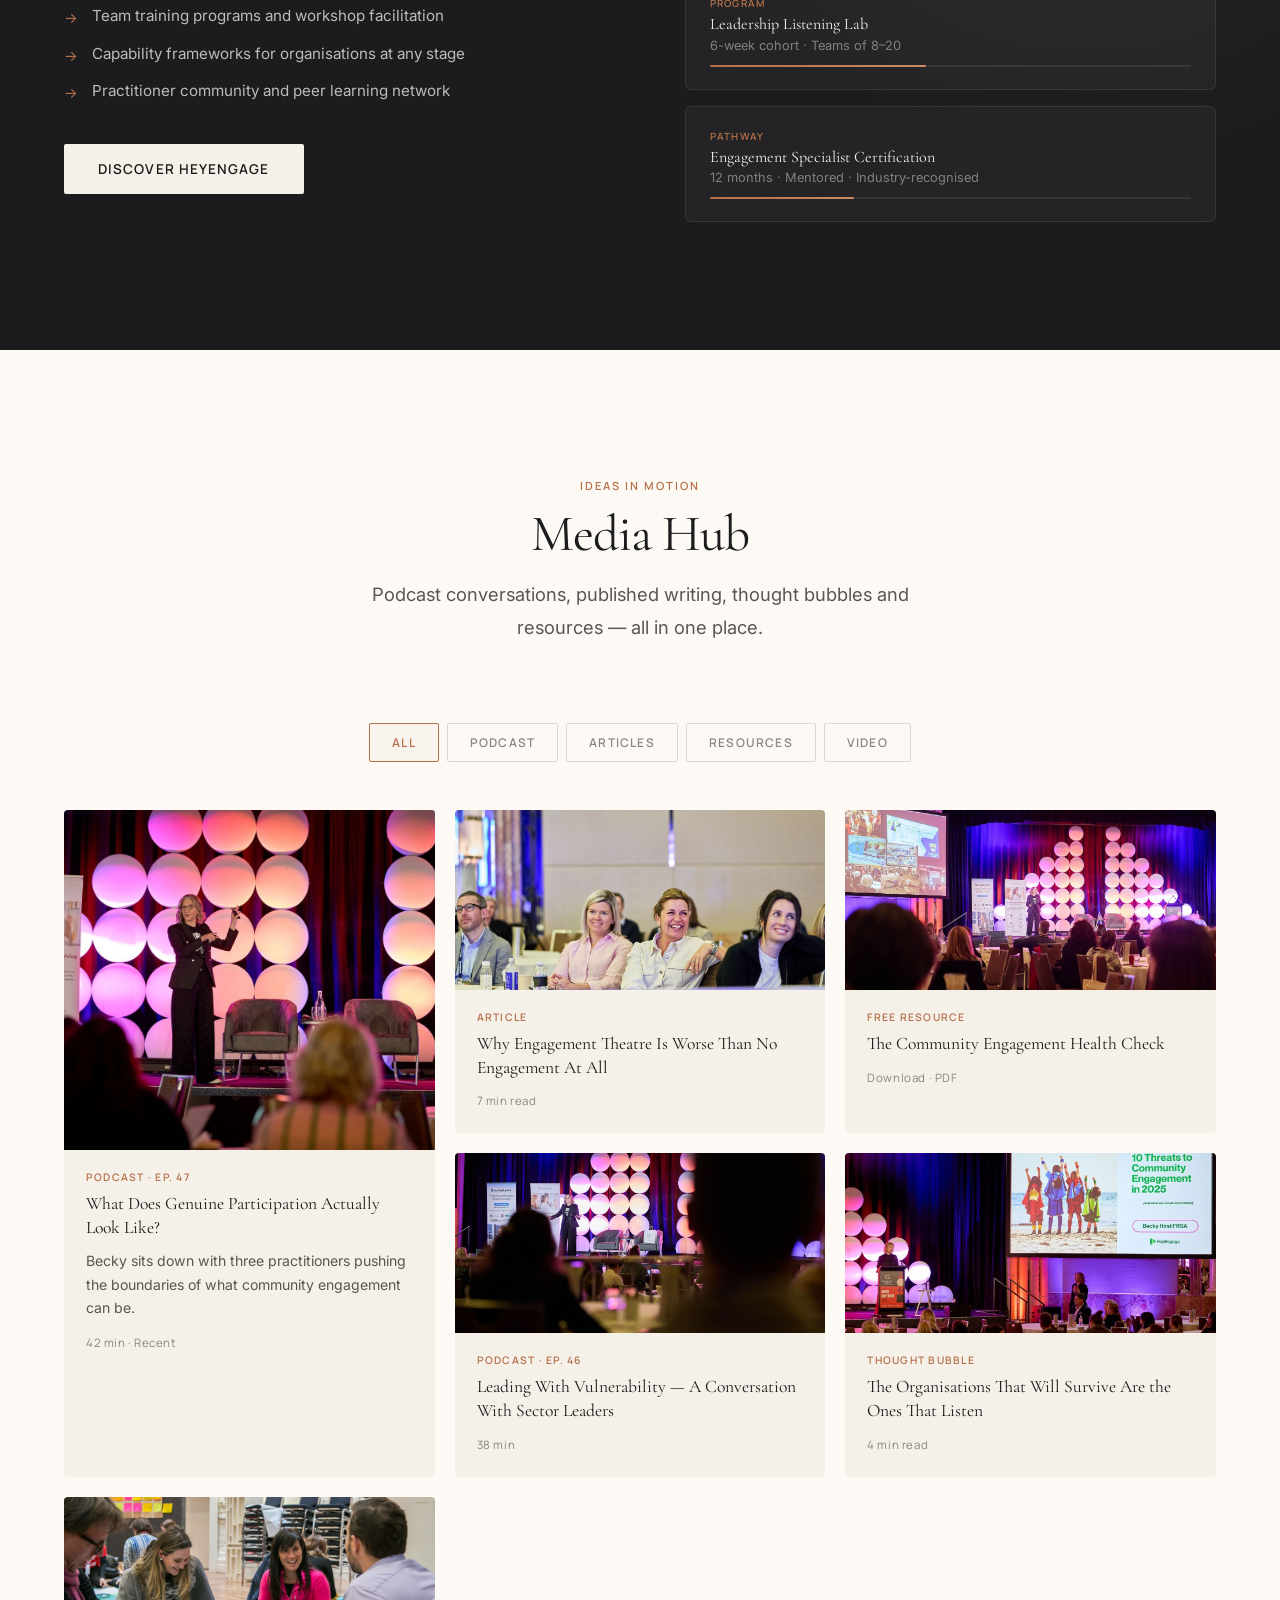
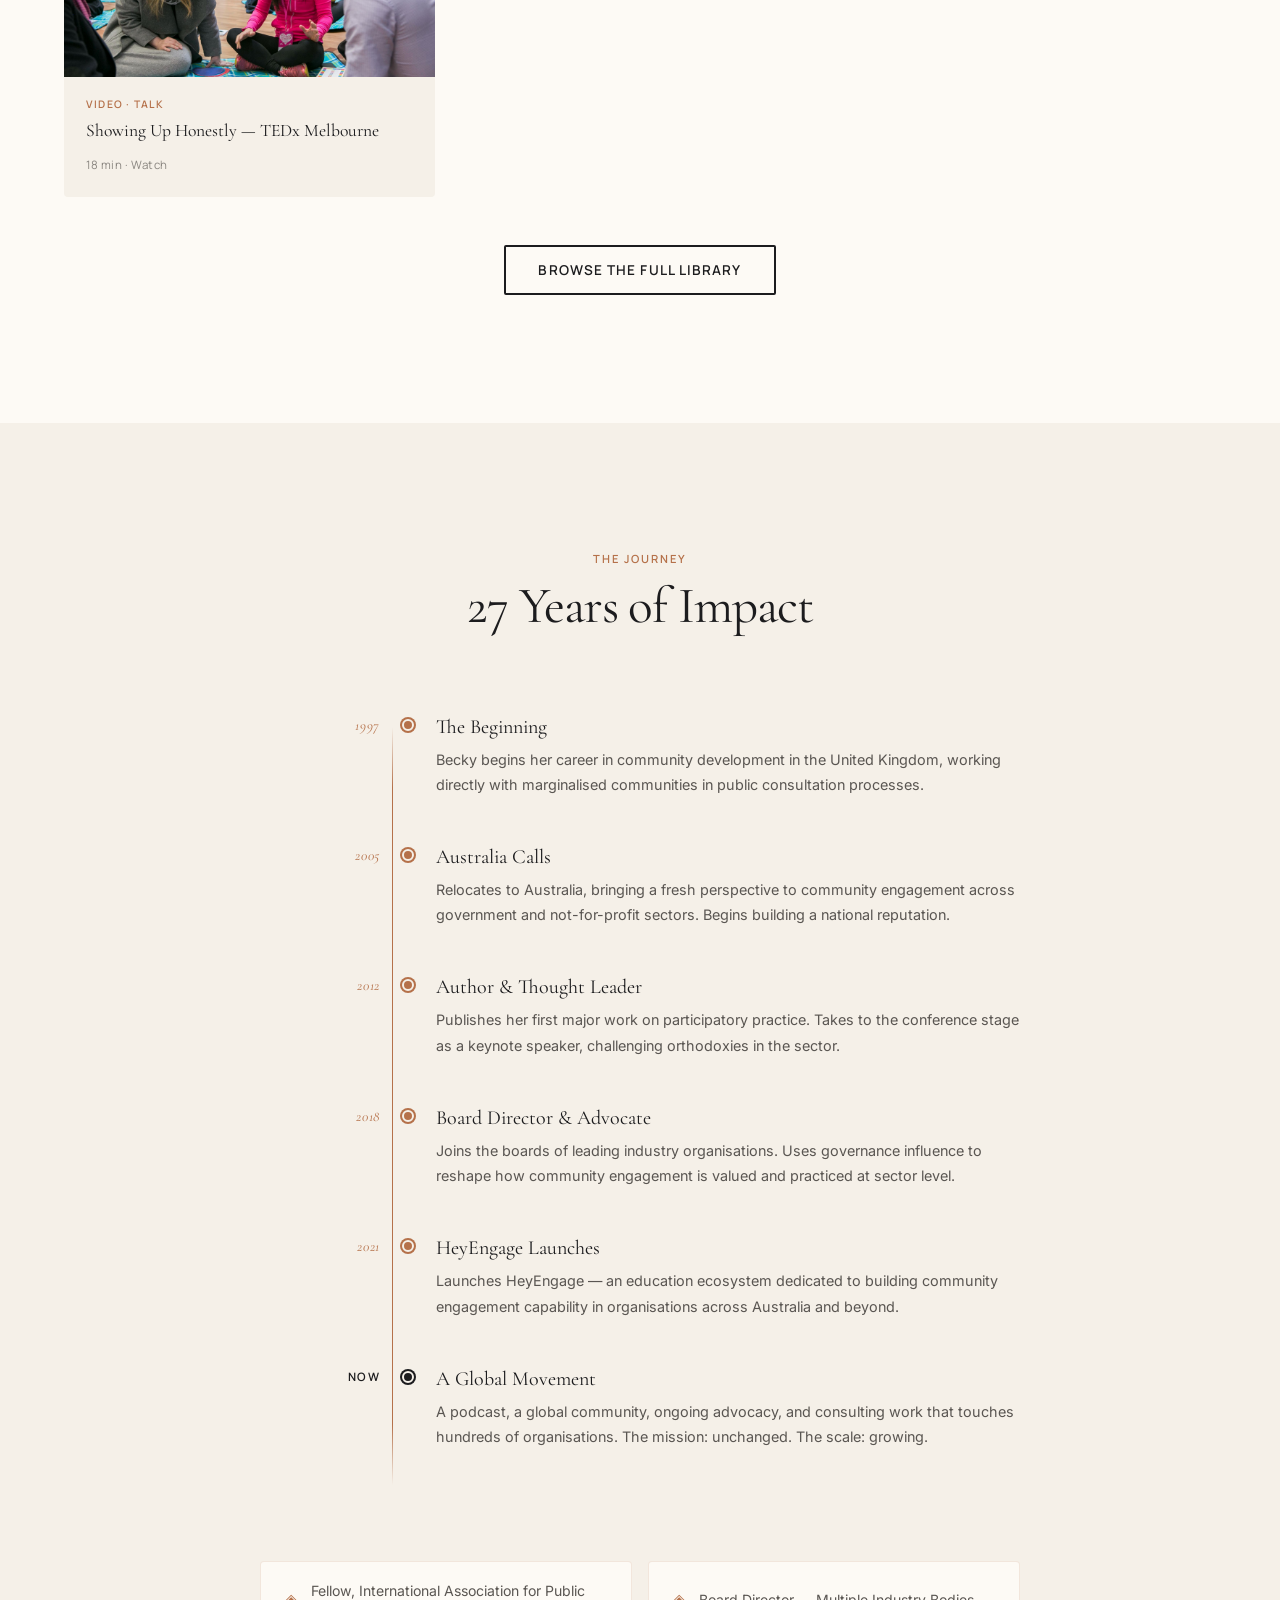
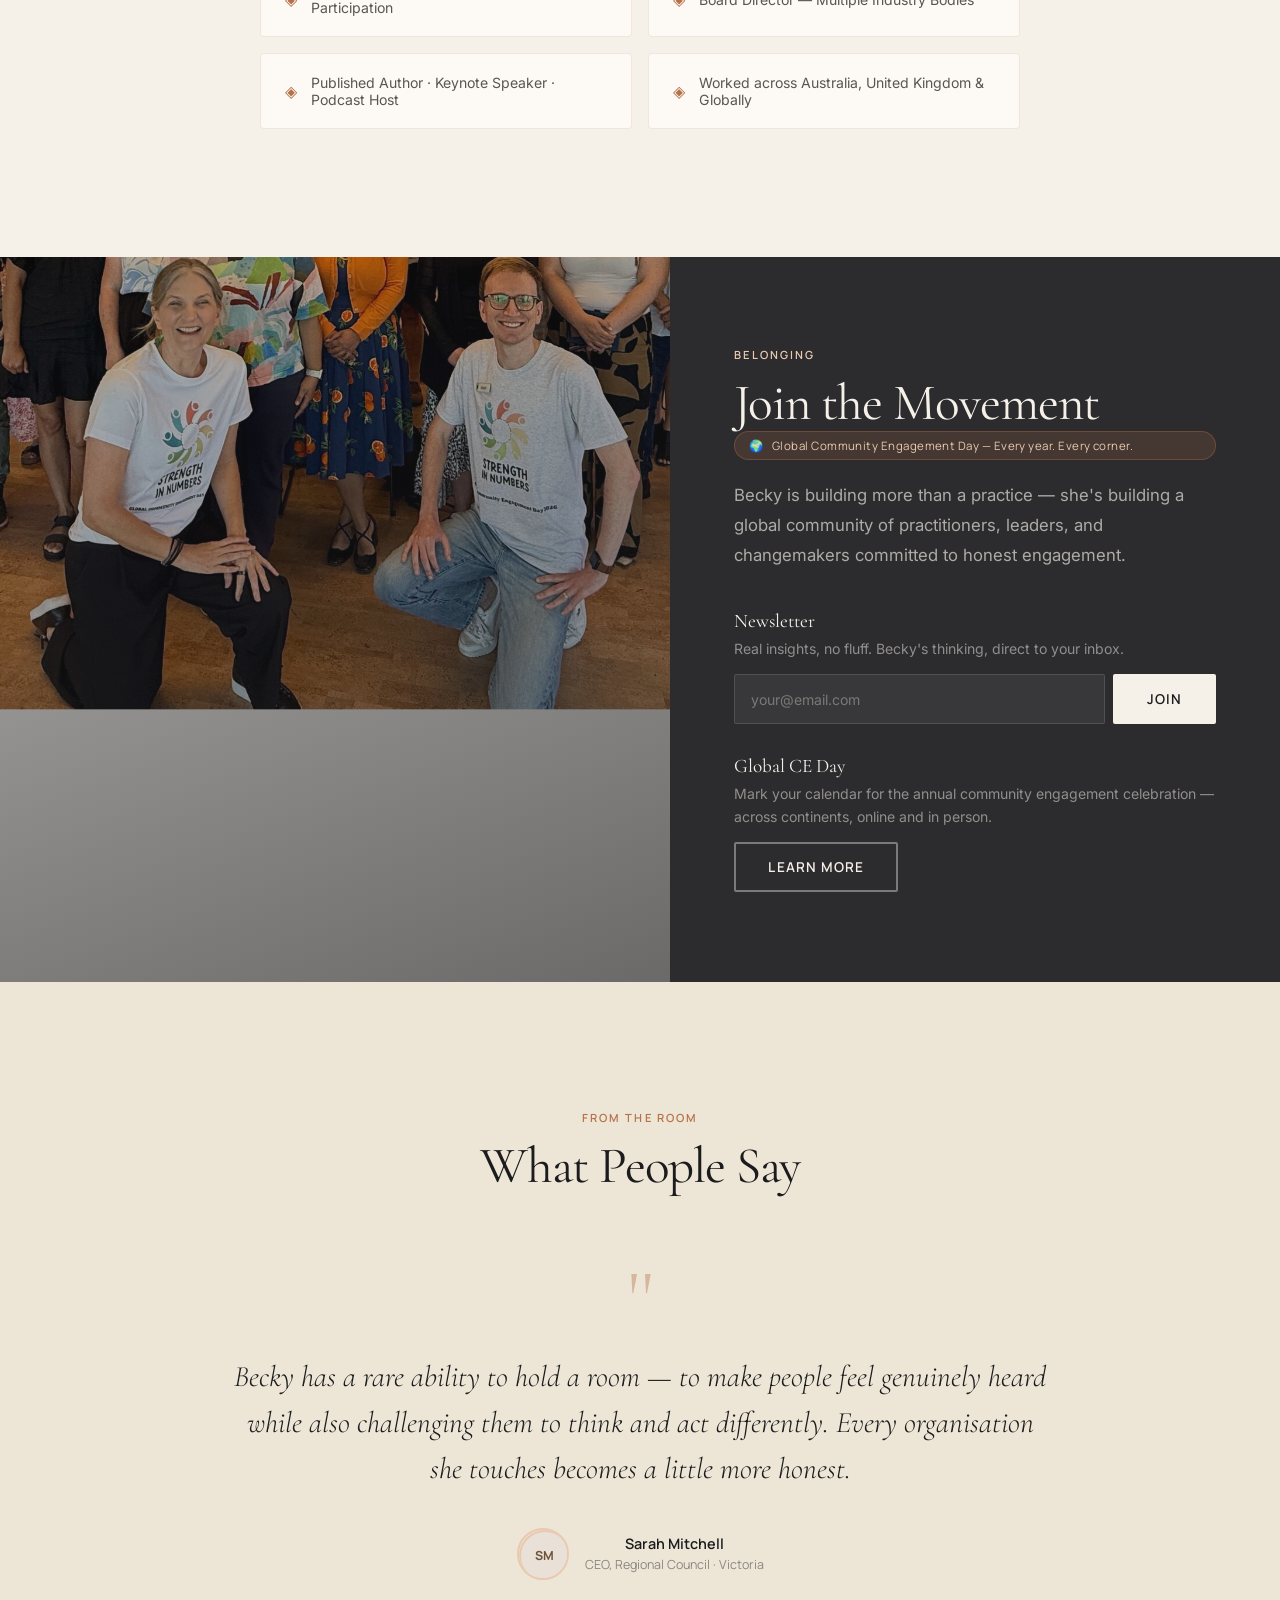
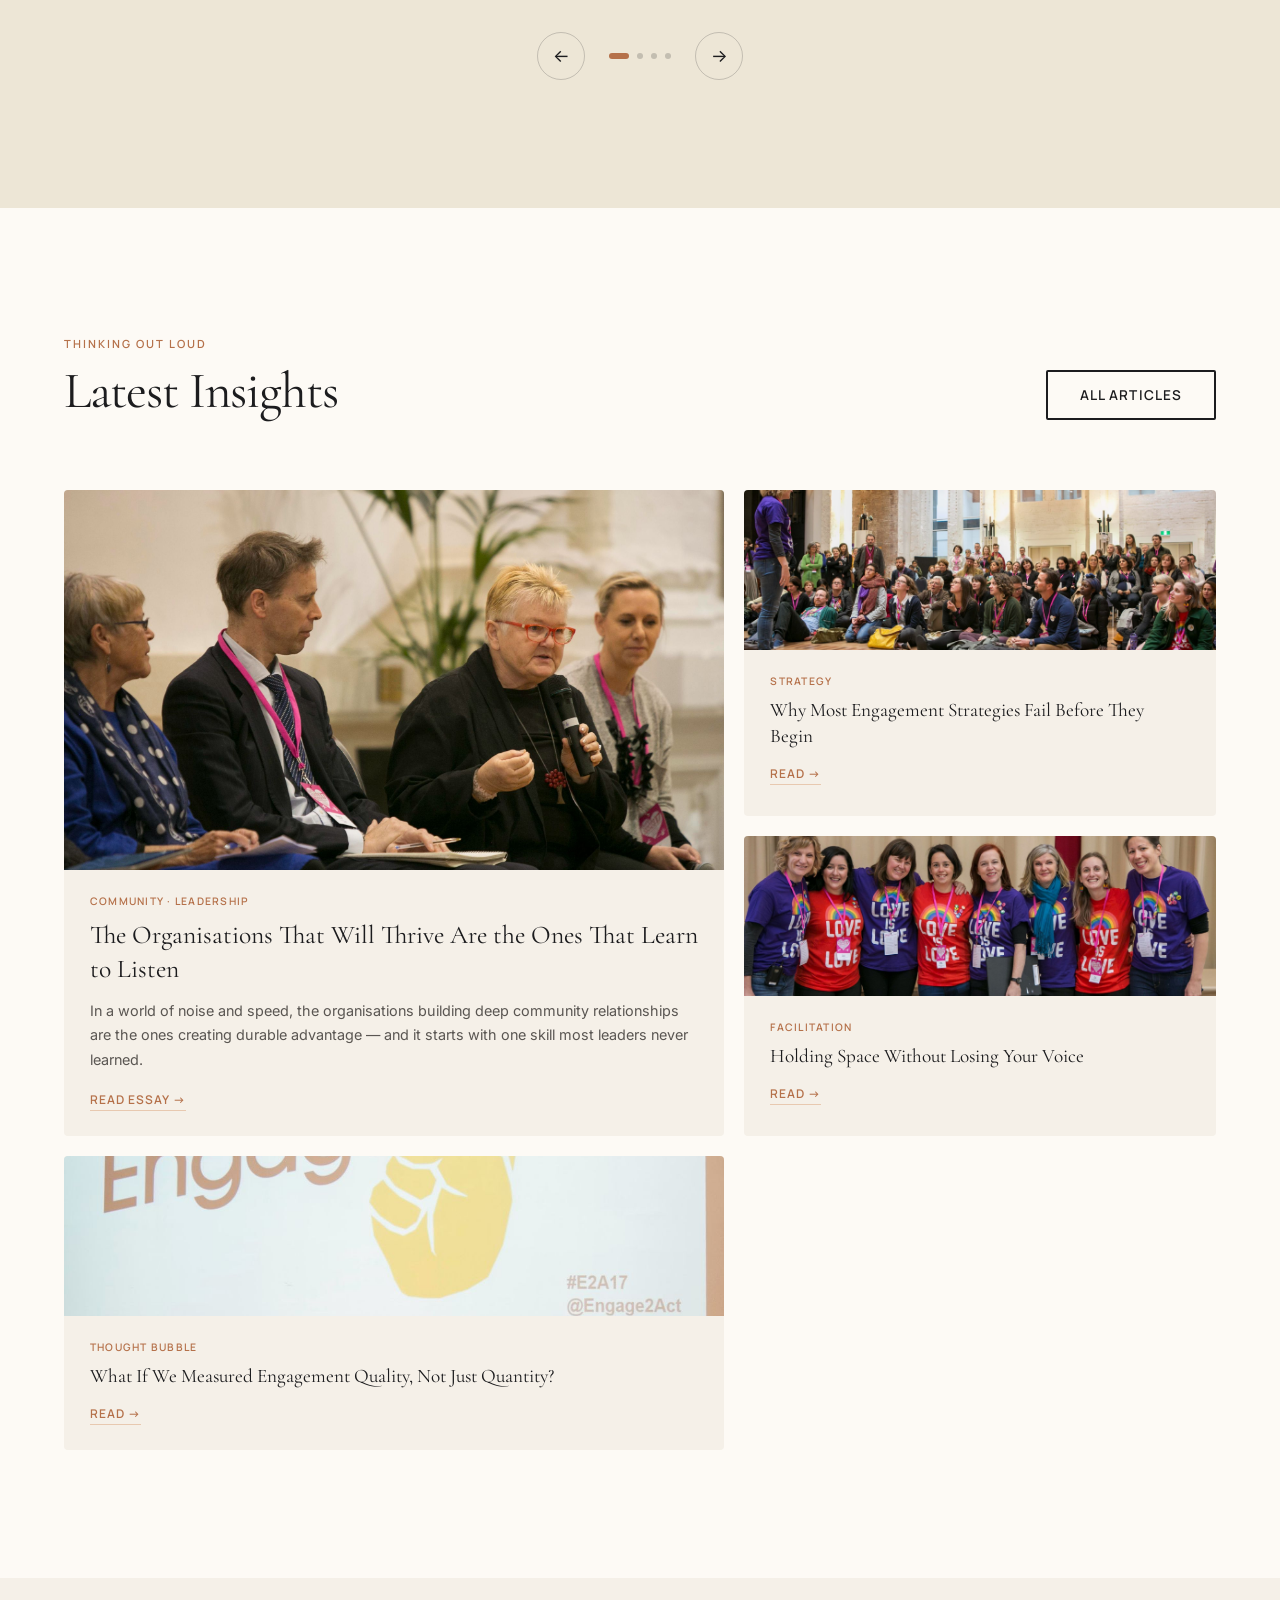
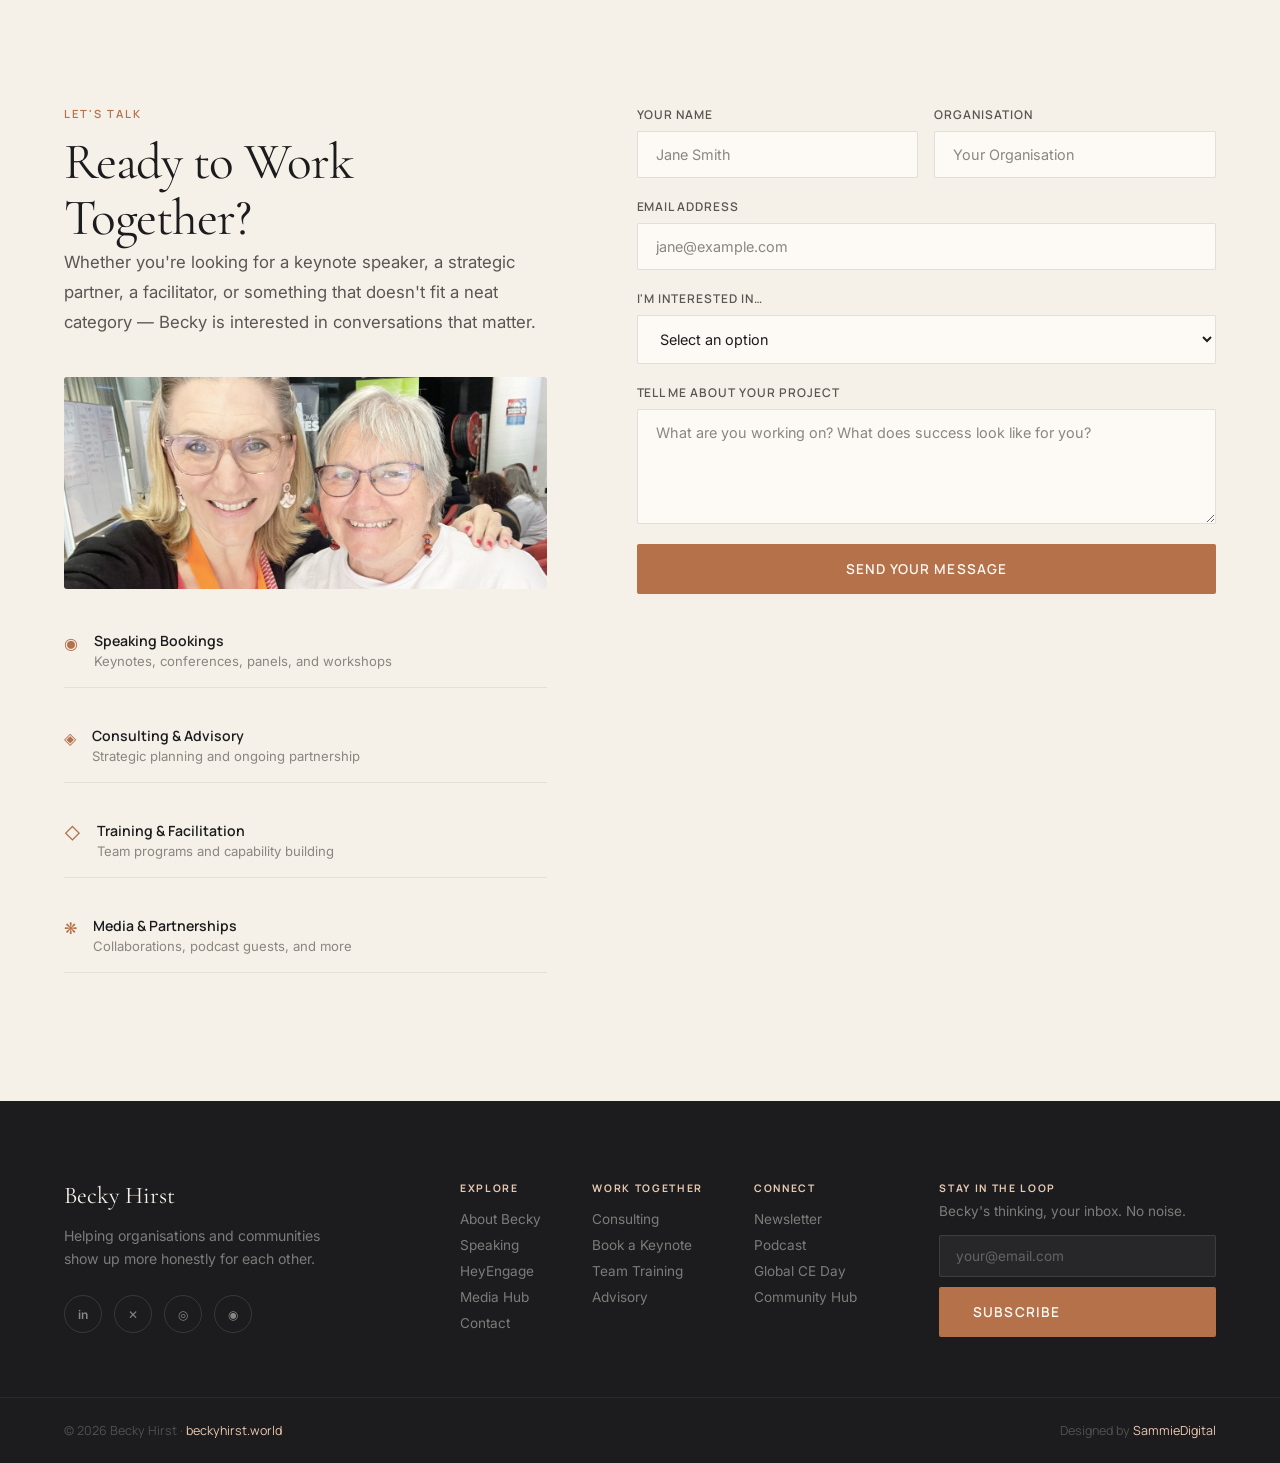
==== commit a5d8ba98: "Add files via upload" ====
--- a/index.html
+++ b/index.html
@@ -47,7 +47,7 @@
     <div class="hero-bg">
       <div class="hero-image-wrap">
         <img
-          src="images/hero-main.jpg"
+          src="images/hero-main-new.jpg"
           alt="Becky Hirst"
           class="hero-image"
           loading="eager"
--- a/styles.css
+++ b/styles.css
@@ -351,7 +351,7 @@
 .hero-image {
   width: 100%; height: 100%;
   object-fit: cover;
-  object-position: 60% 20%;
+  object-position: 50% 30%;
 }
 
 .hero-image-overlay {
